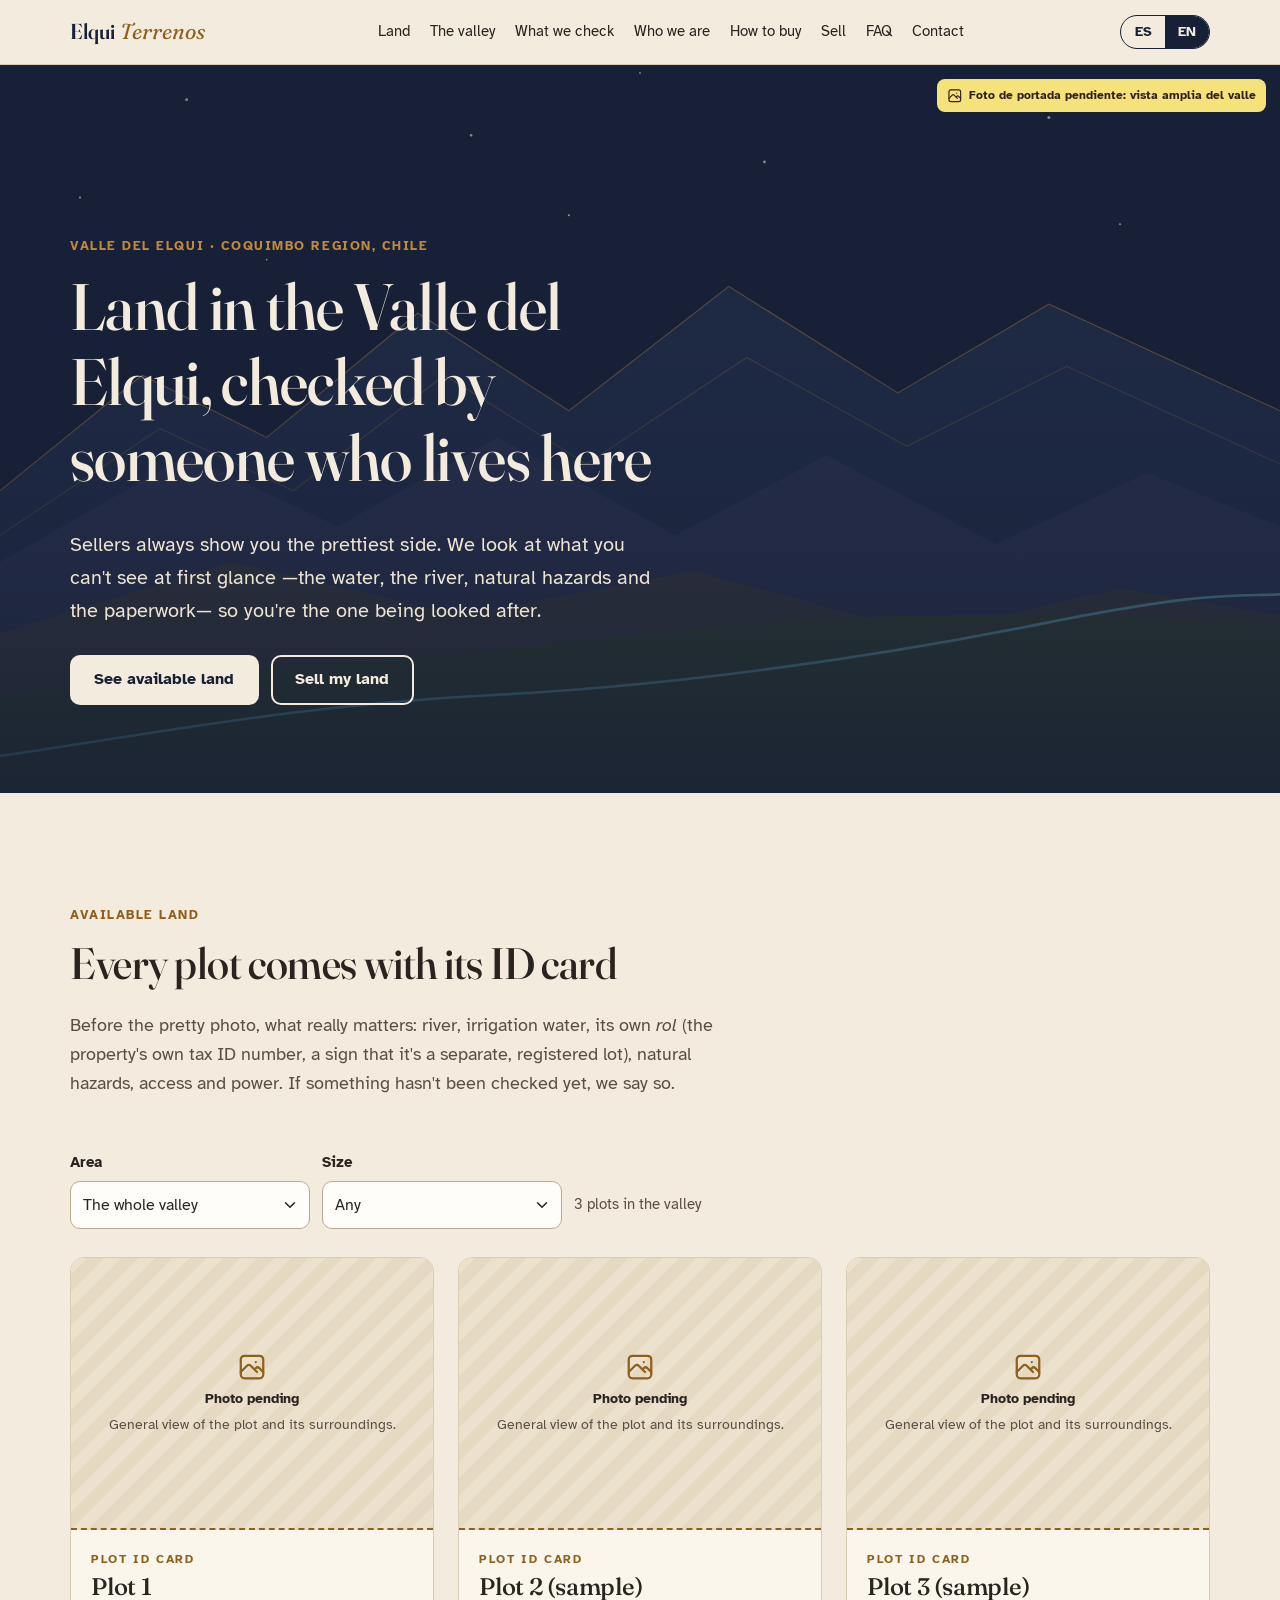
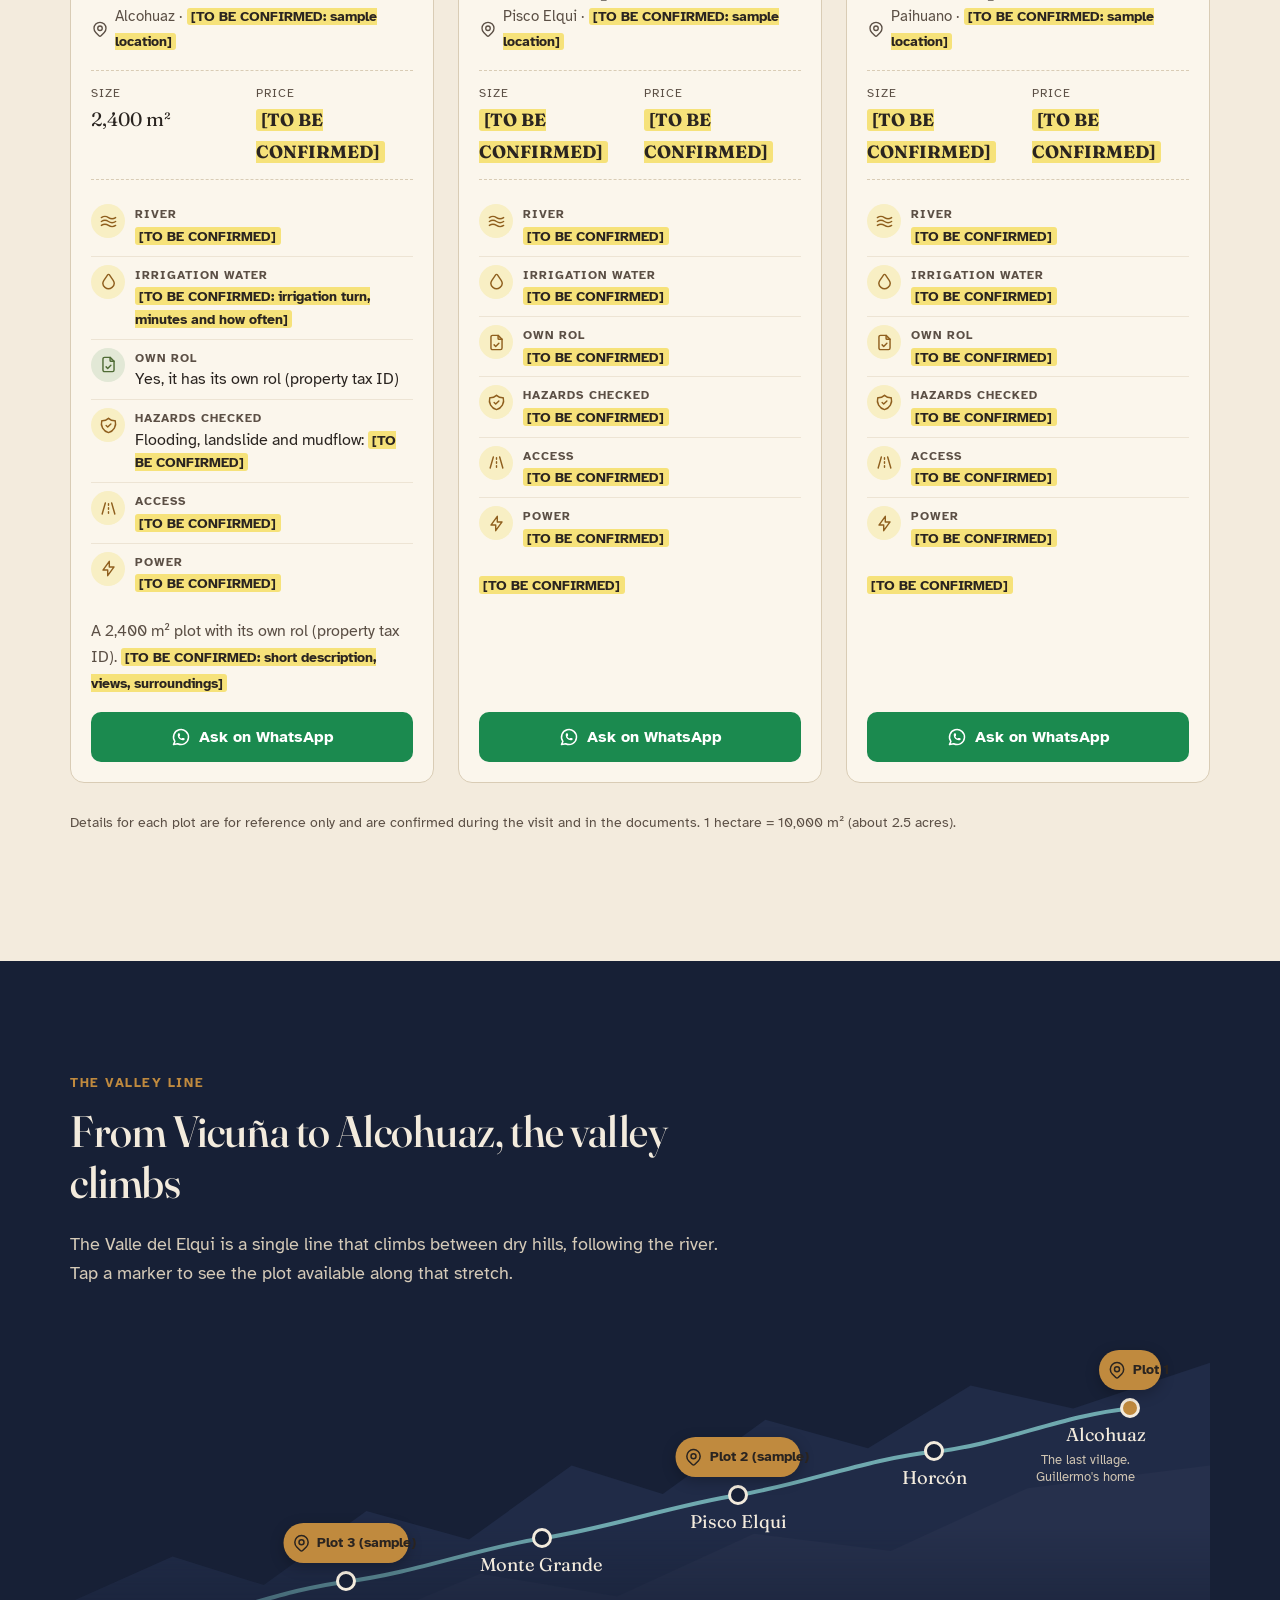
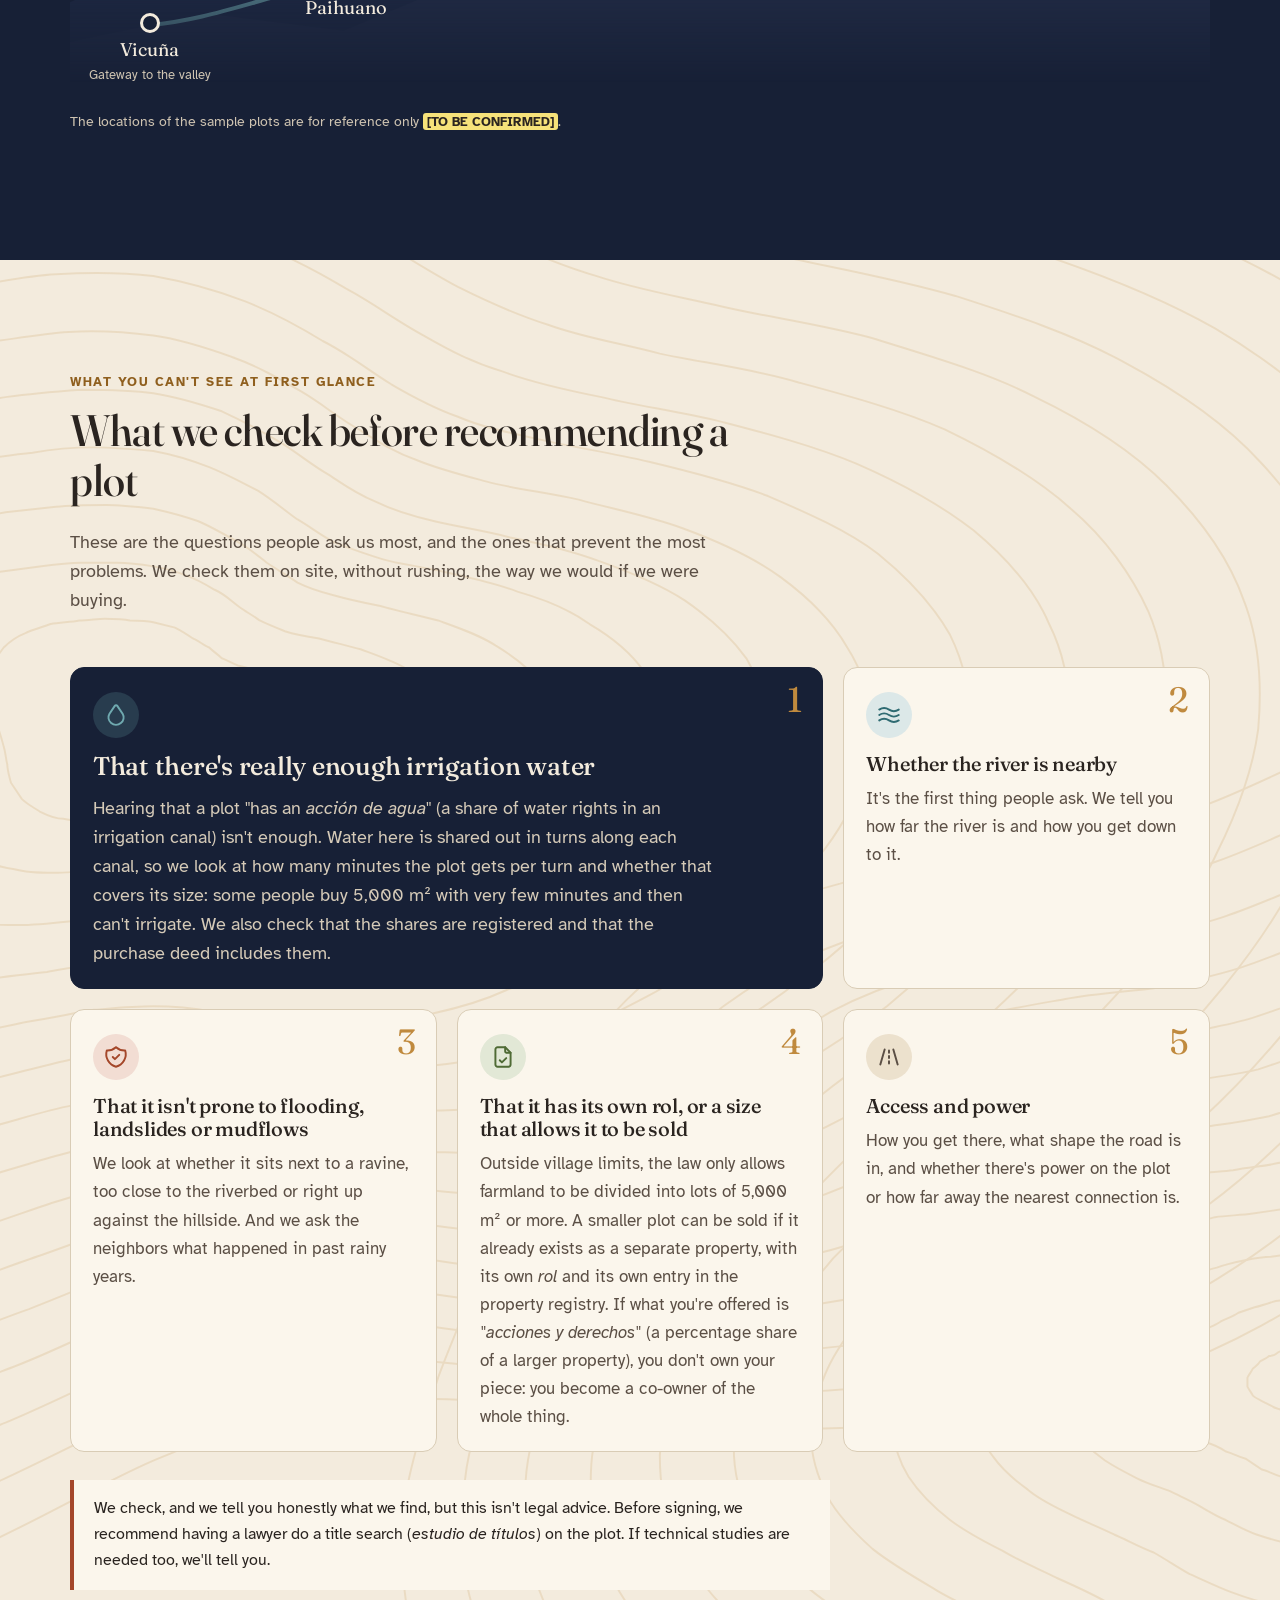
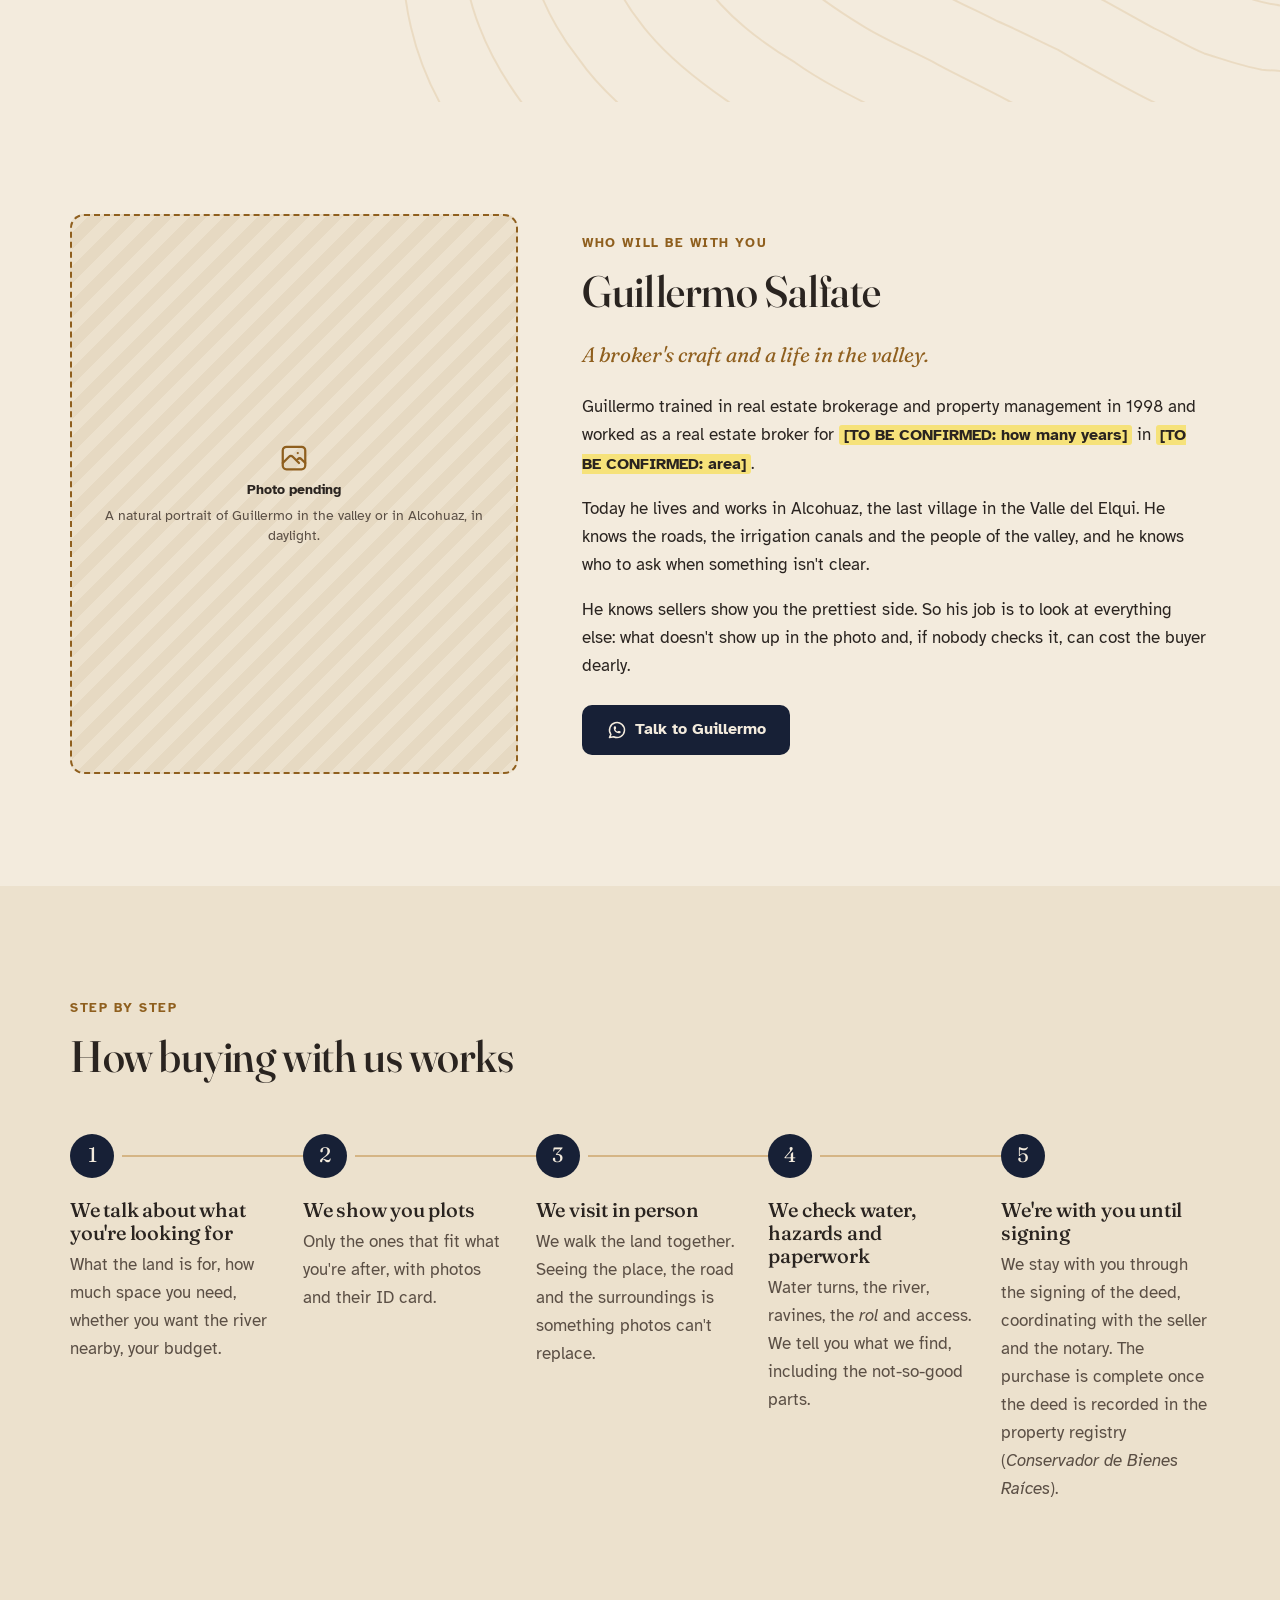
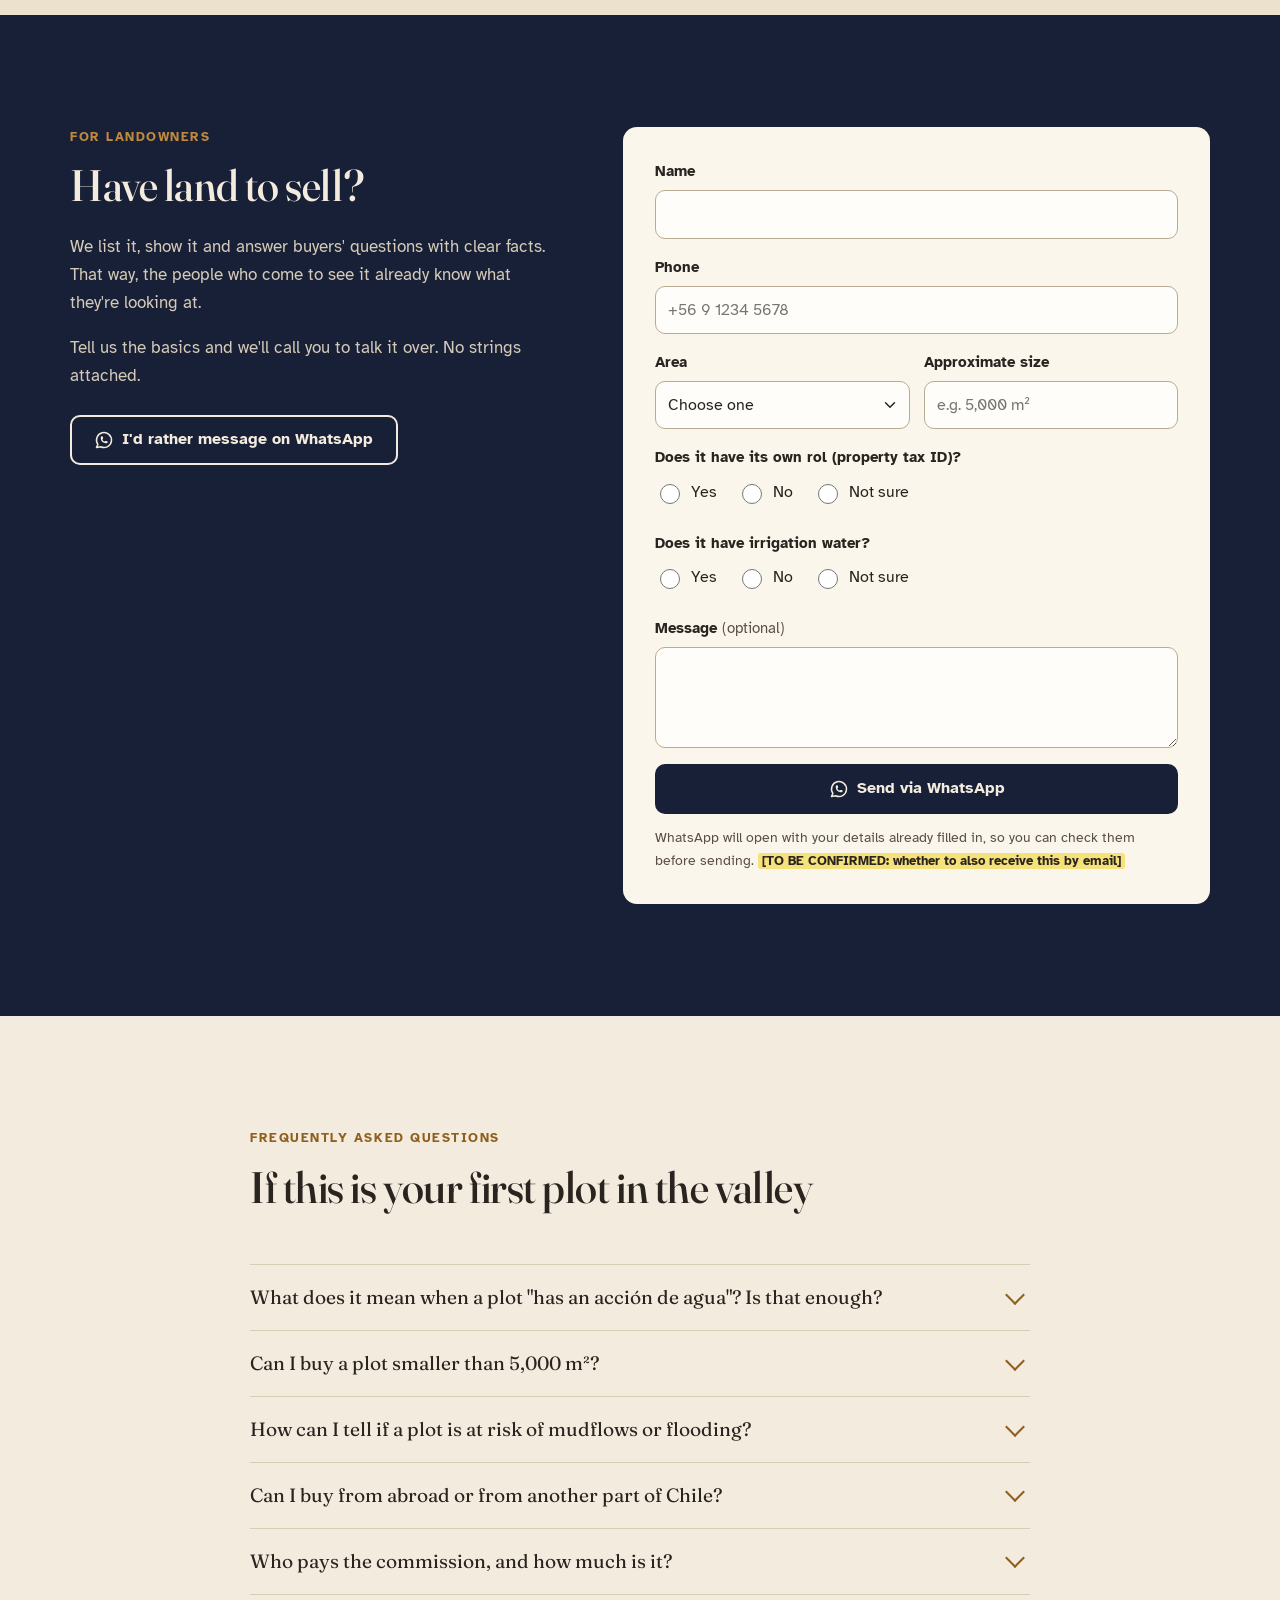
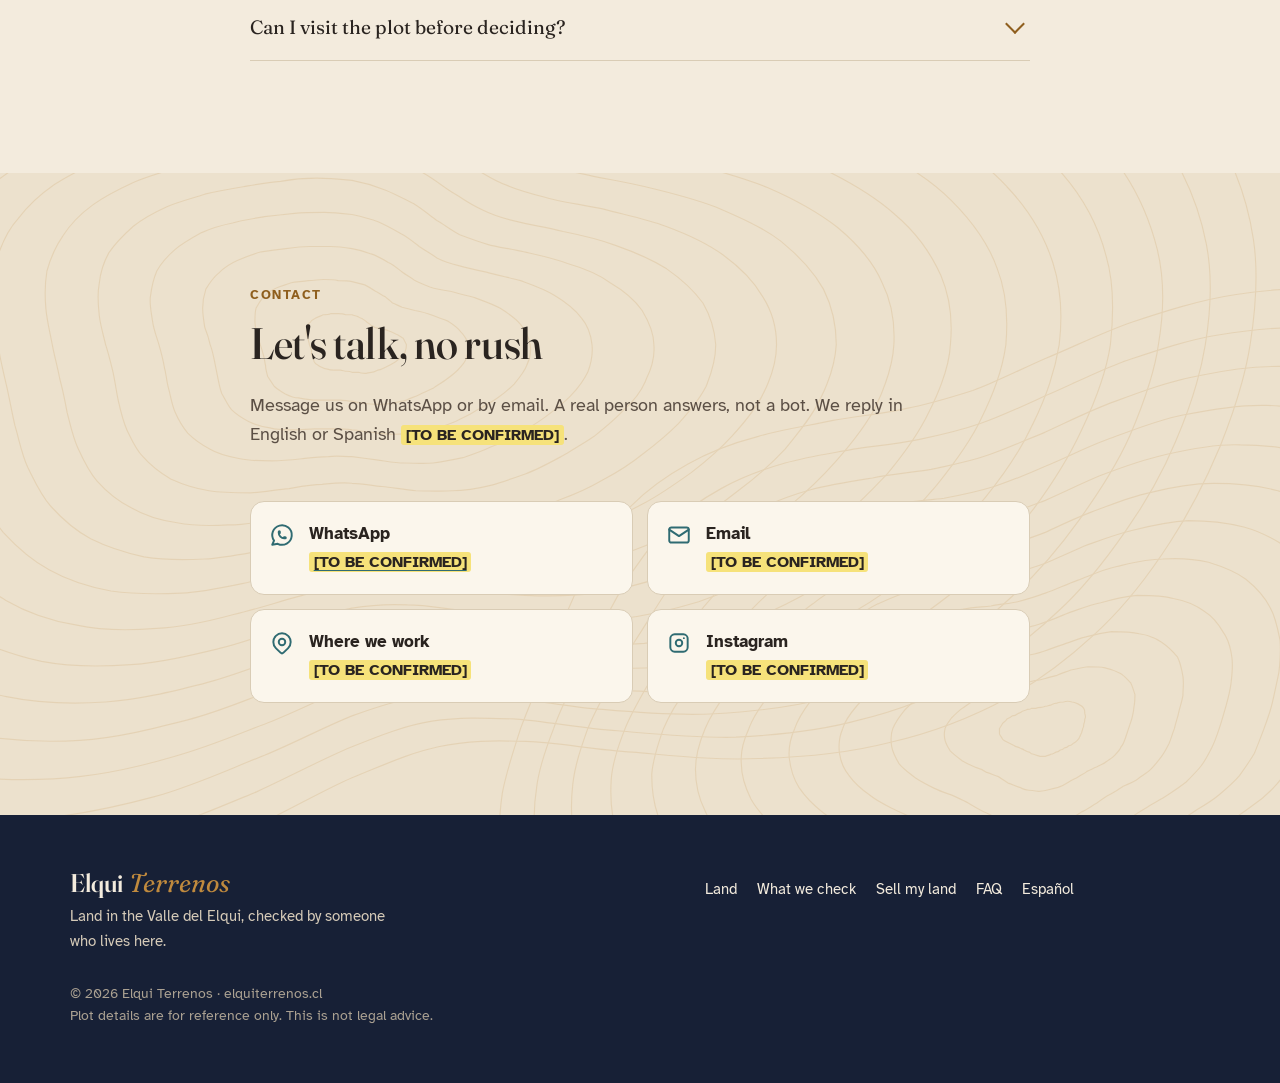
==== en/index.html @ 85f7442a "Maqueta inicial del sitio Elqui Terrenos (español e inglés) Borrador para revisión de Guillermo. Inc" ====
<!doctype html>
<html lang="en">
<head>
  <meta charset="utf-8">
  <meta name="viewport" content="width=device-width, initial-scale=1">
  <title>Elqui Terrenos · Land in the Valle del Elqui, checked before you buy</title>
  <meta name="description" content="Land for sale in the Valle del Elqui, Chile, checked by someone who lives in the valley. Before recommending a plot, we look at irrigation water, the river, natural hazards, title and access.">
  <link rel="canonical" href="https://elquiterrenos.cl/en/">
  <link rel="alternate" hreflang="es" href="https://elquiterrenos.cl/">
  <link rel="alternate" hreflang="en" href="https://elquiterrenos.cl/en/">
  <link rel="alternate" hreflang="x-default" href="https://elquiterrenos.cl/">
  <!-- BORRADOR: quitar esta línea al publicar en elquiterrenos.cl, para que Google pueda mostrar la página -->
  <meta name="robots" content="noindex, nofollow">
  <meta name="theme-color" content="#172036">
  <script>document.documentElement.classList.add("js")</script>

  <!-- Open Graph: how the link looks when shared on WhatsApp, Facebook, etc. -->
  <meta property="og:type" content="website">
  <meta property="og:site_name" content="Elqui Terrenos">
  <meta property="og:locale" content="en_US">
  <meta property="og:locale:alternate" content="es_CL">
  <meta property="og:url" content="https://elquiterrenos.cl/en/">
  <meta property="og:title" content="Elqui Terrenos · Land in the Valle del Elqui, checked before you buy">
  <meta property="og:description" content="Sellers always show you the prettiest side. We look at what you can't see at first glance: water, the river, natural hazards and paperwork.">
  <!-- [POR CONFIRMAR] Imagen para compartir (1200 x 630 px). Se genera con la foto de portada cuando llegue. -->
  <meta property="og:image" content="https://elquiterrenos.cl/img/og-elqui-terrenos.jpg">
  <meta property="og:image:width" content="1200">
  <meta property="og:image:height" content="630">
  <meta property="og:image:alt" content="The Valle del Elqui with the words Elqui Terrenos">
  <meta name="twitter:card" content="summary_large_image">

  <link rel="icon" href="../img/favicon.svg" type="image/svg+xml">

  <link rel="preconnect" href="https://fonts.googleapis.com">
  <link rel="preconnect" href="https://fonts.gstatic.com" crossorigin>
  <link href="https://fonts.googleapis.com/css2?family=Atkinson+Hyperlegible:ital,wght@0,400;0,700;1,400&family=Fraunces:opsz,wght@9..144,400..600&display=swap" rel="stylesheet">
  <link rel="stylesheet" href="../css/styles.css">

  <!-- Datos estructurados para Google. Completar teléfono, correo e Instagram cuando estén confirmados. -->
  <script type="application/ld+json">
  {
    "@context": "https://schema.org",
    "@type": "RealEstateAgent",
    "name": "Elqui Terrenos",
    "url": "https://elquiterrenos.cl/en/",
    "description": "Land brokerage in the Valle del Elqui, Chile. We check irrigation water, the river, natural hazards, title (own rol), access and power before recommending a plot.",
    "image": "https://elquiterrenos.cl/img/og-elqui-terrenos.jpg",
    "areaServed": [
      { "@type": "Place", "name": "Valle del Elqui, Coquimbo Region, Chile" },
      { "@type": "Place", "name": "Vicuña" },
      { "@type": "Place", "name": "Paihuano" },
      { "@type": "Place", "name": "Monte Grande" },
      { "@type": "Place", "name": "Pisco Elqui" },
      { "@type": "Place", "name": "Horcón" },
      { "@type": "Place", "name": "Alcohuaz" }
    ],
    "address": {
      "@type": "PostalAddress",
      "addressLocality": "Alcohuaz",
      "addressRegion": "Región de Coquimbo",
      "addressCountry": "CL"
    },
    "founder": { "@type": "Person", "name": "Guillermo Salfate" },
    "knowsLanguage": ["es", "en"]
  }
  </script>
</head>
<body>
  <a class="skip" href="#contenido">Skip to content</a>

  <!-- Íconos (se usan con <use href="#i-...">) -->
  <svg width="0" height="0" style="position:absolute" aria-hidden="true">
    <defs>
      <symbol id="i-rio" viewBox="0 0 24 24"><path d="M3 7c3-2 6-2 9 0s6 2 9 0M3 12c3-2 6-2 9 0s6 2 9 0M3 17c3-2 6-2 9 0s6 2 9 0"/></symbol>
      <symbol id="i-agua" viewBox="0 0 24 24"><path d="M7.5 19.4c2.6 2.1 6.4 2.1 9 0s3.3-5.7 1.6-8.5l-4.9-7.3a1.4 1.4 0 0 0-2.3 0L6 10.9c-1.7 2.8-1 6.4 1.5 8.5z"/></symbol>
      <symbol id="i-rol" viewBox="0 0 24 24"><path d="M14 3v4a1 1 0 0 0 1 1h4"/><path d="M17 21H7a2 2 0 0 1-2-2V5a2 2 0 0 1 2-2h7l5 5v11a2 2 0 0 1-2 2z"/><path d="M9 15l2 2 4-4"/></symbol>
      <symbol id="i-riesgo" viewBox="0 0 24 24"><path d="M12 3a12 12 0 0 0 8.5 3A12 12 0 0 1 12 21 12 12 0 0 1 3.5 6 12 12 0 0 0 12 3"/><path d="M9 12l2 2 4-4"/></symbol>
      <symbol id="i-acceso" viewBox="0 0 24 24"><path d="M4 19 8 5M16 5l4 14M12 8V6M12 13v-2M12 18v-2"/></symbol>
      <symbol id="i-luz" viewBox="0 0 24 24"><path d="M13 3v7h6l-8 11v-7H5l8-11"/></symbol>
      <symbol id="i-check" viewBox="0 0 24 24"><path d="M5 12l5 5L20 7"/></symbol>
      <symbol id="i-pin" viewBox="0 0 24 24"><path d="M9 11a3 3 0 1 0 6 0 3 3 0 0 0-6 0"/><path d="M17.7 16.7l-4.3 4.2a2 2 0 0 1-2.8 0l-4.3-4.2a8 8 0 1 1 11.4 0z"/></symbol>
      <symbol id="i-foto" viewBox="0 0 24 24"><path d="M15 8h.01"/><path d="M3 6a3 3 0 0 1 3-3h12a3 3 0 0 1 3 3v12a3 3 0 0 1-3 3H6a3 3 0 0 1-3-3z"/><path d="M3 16l5-5c.9-.9 2.1-.9 3 0l5 5M14 14l1-1c.9-.9 2.1-.9 3 0l3 3"/></symbol>
      <symbol id="i-wa" viewBox="0 0 24 24"><path d="M3 21l1.65-3.8a9 9 0 1 1 3.4 2.9L3 21"/><path d="M9 10a.5.5 0 0 0 1 0V9a.5.5 0 0 0-1 0v1a5 5 0 0 0 5 5h1a.5.5 0 0 0 0-1h-1a.5.5 0 0 0 0 1"/></symbol>
      <symbol id="i-mail" viewBox="0 0 24 24"><path d="M3 7a2 2 0 0 1 2-2h14a2 2 0 0 1 2 2v10a2 2 0 0 1-2 2H5a2 2 0 0 1-2-2z"/><path d="M3 7l9 6 9-6"/></symbol>
      <symbol id="i-ig" viewBox="0 0 24 24"><path d="M4 8a4 4 0 0 1 4-4h8a4 4 0 0 1 4 4v8a4 4 0 0 1-4 4H8a4 4 0 0 1-4-4z"/><path d="M9 12a3 3 0 1 0 6 0 3 3 0 0 0-6 0M16.5 7.5v.01"/></symbol>
      <symbol id="i-menu" viewBox="0 0 24 24"><path d="M4 6h16M4 12h16M4 18h16"/></symbol>
      <symbol id="i-x" viewBox="0 0 24 24"><path d="M18 6 6 18M6 6l12 12"/></symbol>
      <symbol id="i-flecha" viewBox="0 0 24 24"><path d="M5 12h14M13 18l6-6M13 6l6 6"/></symbol>
    </defs>
  </svg>

  <!-- ============ MENÚ ============ -->
  <header class="cabecera" id="cabecera">
    <div class="cabecera__in">
      <a class="logo" href="#inicio" aria-label="Elqui Terrenos, back to top">
        <span class="logo__elqui">Elqui</span> <span class="logo__terrenos">Terrenos</span>
      </a>

      <nav class="menu" id="menu" aria-label="Main menu">
        <ul>
          <li><a href="#terrenos">Land</a></li>
          <li><a href="#valle">The valley</a></li>
          <li><a href="#revisamos">What we check</a></li>
          <li><a href="#guillermo">Who we are</a></li>
          <li><a href="#como-comprar">How to buy</a></li>
          <li><a href="#vender">Sell</a></li>
          <li><a href="#preguntas">FAQ</a></li>
          <li><a href="#contacto">Contact</a></li>
        </ul>
      </nav>

      <div class="idioma" role="group" aria-label="Language">
        <a class="idioma__otro" href="../" hreflang="es" lang="es">ES</a>
        <span class="idioma__actual" aria-current="true">EN</span>
      </div>

      <button class="menu-boton" id="menu-boton" type="button" aria-expanded="false" aria-controls="menu">
        <svg class="ico" aria-hidden="true"><use href="#i-menu"/></svg>
        <span class="sr">Open menu</span>
      </button>
    </div>
  </header>

  <main id="contenido">

    <!-- ============ 1. PORTADA ============ -->
    <section class="hero" id="inicio" aria-labelledby="hero-titulo">
      <div class="hero__media">
        <!--
          FOTO DE PORTADA PENDIENTE.
          Cuando llegue, reemplazar el <svg> de abajo por:
          <picture>
            <source media="(min-width: 800px)" srcset="../img/hero-1600.webp" type="image/webp">
            <img src="../img/hero-800.webp" alt="..." width="800" height="1000" fetchpriority="high">
          </picture>
          (La portada NO lleva loading="lazy": es lo primero que se ve.)
        -->
        <svg class="hero__ilustracion" viewBox="0 0 1440 900" preserveAspectRatio="xMidYMax slice" aria-hidden="true">
          <g fill="#F3EBDD" opacity=".75">
            <circle cx="210" cy="120" r="1.6"/><circle cx="380" cy="70" r="1.1"/><circle cx="530" cy="160" r="1.4"/>
            <circle cx="720" cy="90" r="1"/><circle cx="860" cy="190" r="1.5"/><circle cx="1010" cy="60" r="1.2"/>
            <circle cx="1180" cy="140" r="1.7"/><circle cx="1320" cy="80" r="1"/><circle cx="90" cy="230" r="1.1"/>
            <circle cx="640" cy="250" r="1.2"/><circle cx="1260" cy="260" r="1.1"/><circle cx="300" cy="300" r=".9"/>
          </g>
          <path fill="#202b47" d="M0 560 160 430 300 500 470 360 640 470 820 330 1010 450 1180 350 1440 470V900H0z"/>
          <path fill="#2a3150" d="M0 640 210 520 380 600 560 500 760 610 930 520 1120 620 1290 540 1440 600V900H0z"/>
          <g fill="none" stroke="#C08A3E" stroke-opacity=".45" stroke-width="1.2">
            <path d="M0 560 160 430 300 500 470 360 640 470 820 330 1010 450 1180 350 1440 470"/>
            <path d="M0 610 180 490 330 560 500 430 660 530 840 410 1020 510 1200 420 1440 530" stroke-opacity=".25"/>
          </g>
          <path fill="#3a3a3f" d="M0 720 260 640 520 700 780 650 1040 720 1260 670 1440 700V900H0z"/>
          <path fill="#33402c" d="M0 790c240-40 420-30 640-60s460-40 800-20V900H0z"/>
          <path fill="none" stroke="#5c9aa1" stroke-width="3" stroke-linecap="round" d="M-10 860c200-30 360-60 560-70s420-40 620-80 220-30 280-34"/>
        </svg>
        <p class="pendiente-tag" lang="es"><svg class="ico" aria-hidden="true"><use href="#i-foto"/></svg> Foto de portada pendiente: vista amplia del valle</p>
      </div>

      <div class="hero__texto envoltura">
        <p class="sobretitulo">Valle del Elqui · Coquimbo Region, Chile</p>
        <h1 id="hero-titulo">Land in the Valle del Elqui, checked by someone who lives here</h1>
        <p class="hero__bajada">Sellers always show you the prettiest side. We look at what you can't see at first glance —the water, the river, natural hazards and the paperwork— so you're the one being looked after.</p>
        <div class="botones">
          <a class="boton boton--claro" href="#terrenos">See available land</a>
          <a class="boton boton--borde" href="#vender">Sell my land</a>
        </div>
      </div>
    </section>

    <!-- ============ 2. TERRENOS DISPONIBLES ============ -->
    <section class="seccion" id="terrenos" aria-labelledby="terrenos-titulo">
      <div class="envoltura">
        <header class="seccion__cabeza aparecer">
          <p class="sobretitulo">Available land</p>
          <h2 id="terrenos-titulo">Every plot comes with its ID card</h2>
          <p class="seccion__bajada">Before the pretty photo, what really matters: river, irrigation water, its own <em lang="es">rol</em> (the property's own tax ID number, a sign that it's a separate, registered lot), natural hazards, access and power. If something hasn't been checked yet, we say so.</p>
        </header>

        <form class="filtros aparecer" id="filtros" aria-label="Filter plots">
          <div class="campo campo--filtro">
            <label for="filtro-zona">Area</label>
            <select id="filtro-zona" name="zona">
              <option value="">The whole valley</option>
              <option value="vicuna">Vicuña</option>
              <option value="paihuano">Paihuano</option>
              <option value="monte-grande">Monte Grande</option>
              <option value="pisco-elqui">Pisco Elqui</option>
              <option value="horcon">Horcón</option>
              <option value="alcohuaz">Alcohuaz</option>
            </select>
          </div>
          <div class="campo campo--filtro">
            <label for="filtro-superficie">Size</label>
            <select id="filtro-superficie" name="superficie">
              <option value="">Any</option>
              <option value="0-4999">Under 5,000 m²</option>
              <option value="5000-10000">5,000 to 10,000 m²</option>
              <option value="10001-">Over 1 hectare</option>
            </select>
          </div>
          <p class="filtros__conteo" id="conteo" aria-live="polite"></p>
        </form>

        <div class="carnets" id="lista-terrenos">
          <p class="cargando">Loading plots…</p>
        </div>

        <p class="nota">Details for each plot are for reference only and are confirmed during the visit and in the documents. 1 hectare = 10,000 m² (about 2.5 acres).</p>
      </div>
    </section>

    <!-- ============ 3. LA LÍNEA DEL VALLE ============ -->
    <section class="seccion seccion--noche" id="valle" aria-labelledby="valle-titulo">
      <div class="envoltura">
        <header class="seccion__cabeza aparecer">
          <p class="sobretitulo">The valley line</p>
          <h2 id="valle-titulo">From Vicuña to Alcohuaz, the valley climbs</h2>
          <p class="seccion__bajada">The Valle del Elqui is a single line that climbs between dry hills, following the river. Tap a marker to see the plot available along that stretch.</p>
        </header>

        <div class="valle aparecer">
          <svg class="valle__dibujo" viewBox="0 0 1000 300" preserveAspectRatio="none" aria-hidden="true">
            <path class="valle__cerros" d="M0 300V230L90 190 170 215 260 150 350 175 440 110 520 135 610 70 700 95 790 40 880 60 1000 20V300z"/>
            <path class="valle__cerros valle__cerros--cerca" d="M0 300V265L120 240 240 255 360 205 480 225 600 170 720 185 840 130 1000 110V300z"/>
            <path class="valle__rio" d="M70 250C130 245 180 220 242 212S360 182 414 174 530 145 586 136 700 104 758 98 870 66 930 60"/>
          </svg>

          <ol class="valle__pueblos" id="valle-pueblos">
            <li class="pueblo" data-zona="vicuna" style="--x:7%;--y:83%">
              <span class="pueblo__punto" aria-hidden="true"></span>
              <span class="pueblo__nombre">Vicuña</span>
              <span class="pueblo__nota">Gateway to the valley</span>
              <span class="pueblo__marcas"></span>
            </li>
            <li class="pueblo" data-zona="paihuano" style="--x:24.2%;--y:70.7%">
              <span class="pueblo__punto" aria-hidden="true"></span>
              <span class="pueblo__nombre">Paihuano</span>
              <span class="pueblo__marcas"></span>
            </li>
            <li class="pueblo" data-zona="monte-grande" style="--x:41.4%;--y:58%">
              <span class="pueblo__punto" aria-hidden="true"></span>
              <span class="pueblo__nombre">Monte Grande</span>
              <span class="pueblo__marcas"></span>
            </li>
            <li class="pueblo" data-zona="pisco-elqui" style="--x:58.6%;--y:45.3%">
              <span class="pueblo__punto" aria-hidden="true"></span>
              <span class="pueblo__nombre">Pisco Elqui</span>
              <span class="pueblo__marcas"></span>
            </li>
            <li class="pueblo" data-zona="horcon" style="--x:75.8%;--y:32.7%">
              <span class="pueblo__punto" aria-hidden="true"></span>
              <span class="pueblo__nombre">Horcón</span>
              <span class="pueblo__marcas"></span>
            </li>
            <li class="pueblo pueblo--casa" data-zona="alcohuaz" style="--x:93%;--y:20%">
              <span class="pueblo__punto" aria-hidden="true"></span>
              <span class="pueblo__nombre">Alcohuaz</span>
              <span class="pueblo__nota">The last village. Guillermo's home</span>
              <span class="pueblo__marcas"></span>
            </li>
          </ol>
        </div>

        <div class="valle__panel" id="valle-panel" aria-live="polite" hidden></div>
        <p class="nota nota--clara">The locations of the sample plots are for reference only <mark class="pc">[TO BE CONFIRMED]</mark>.</p>
      </div>
    </section>

    <!-- ============ 4. LO QUE REVISAMOS ============ -->
    <section class="seccion seccion--topo" id="revisamos" aria-labelledby="revisamos-titulo">
      <div class="envoltura">
        <header class="seccion__cabeza aparecer">
          <p class="sobretitulo">What you can't see at first glance</p>
          <h2 id="revisamos-titulo">What we check before recommending a plot</h2>
          <p class="seccion__bajada">These are the questions people ask us most, and the ones that prevent the most problems. We check them on site, without rushing, the way we would if we were buying.</p>
        </header>

        <ol class="chequeo">
          <li class="chequeo__item aparecer">
            <span class="chequeo__num" aria-hidden="true">1</span>
            <svg class="ico chequeo__ico ico--rio" aria-hidden="true"><use href="#i-agua"/></svg>
            <h3>That there's really enough irrigation water</h3>
            <p>Hearing that a plot "has an <em lang="es">acción de agua</em>" (a share of water rights in an irrigation canal) isn't enough. Water here is shared out in turns along each canal, so we look at how many minutes the plot gets per turn and whether that covers its size: some people buy 5,000 m² with very few minutes and then can't irrigate. We also check that the shares are registered and that the purchase deed includes them.</p>
          </li>
          <li class="chequeo__item aparecer">
            <span class="chequeo__num" aria-hidden="true">2</span>
            <svg class="ico chequeo__ico ico--rio" aria-hidden="true"><use href="#i-rio"/></svg>
            <h3>Whether the river is nearby</h3>
            <p>It's the first thing people ask. We tell you how far the river is and how you get down to it.</p>
          </li>
          <li class="chequeo__item aparecer">
            <span class="chequeo__num" aria-hidden="true">3</span>
            <svg class="ico chequeo__ico ico--greda" aria-hidden="true"><use href="#i-riesgo"/></svg>
            <h3>That it isn't prone to flooding, landslides or mudflows</h3>
            <p>We look at whether it sits next to a ravine, too close to the riverbed or right up against the hillside. And we ask the neighbors what happened in past rainy years.</p>
          </li>
          <li class="chequeo__item aparecer">
            <span class="chequeo__num" aria-hidden="true">4</span>
            <svg class="ico chequeo__ico ico--parra" aria-hidden="true"><use href="#i-rol"/></svg>
            <h3>That it has its own <span lang="es">rol</span>, or a size that allows it to be sold</h3>
            <p>Outside village limits, the law only allows farmland to be divided into lots of 5,000 m² or more. A smaller plot can be sold if it already exists as a separate property, with its own <em lang="es">rol</em> and its own entry in the property registry. If what you're offered is <em lang="es">"acciones y derechos"</em> (a percentage share of a larger property), you don't own your piece: you become a co-owner of the whole thing.</p>
          </li>
          <li class="chequeo__item aparecer">
            <span class="chequeo__num" aria-hidden="true">5</span>
            <svg class="ico chequeo__ico" aria-hidden="true"><use href="#i-acceso"/></svg>
            <h3>Access and power</h3>
            <p>How you get there, what shape the road is in, and whether there's power on the plot or how far away the nearest connection is.</p>
          </li>
        </ol>

        <p class="aviso aparecer">We check, and we tell you honestly what we find, but this isn't legal advice. Before signing, we recommend having a lawyer do a title search (<em lang="es">estudio de títulos</em>) on the plot. If technical studies are needed too, we'll tell you.</p>
      </div>
    </section>

    <!-- ============ 5. QUIÉN TE ACOMPAÑA ============ -->
    <section class="seccion" id="guillermo" aria-labelledby="guillermo-titulo">
      <div class="envoltura persona">
        <div class="persona__foto aparecer">
          <!-- FOTO PENDIENTE: retrato de Guillermo. Reemplazar este bloque por <picture> con loading="lazy". -->
          <div class="foto-pendiente foto-pendiente--retrato" role="img" aria-label="Placeholder for a photo of Guillermo Salfate">
            <svg class="ico" aria-hidden="true"><use href="#i-foto"/></svg>
            <strong>Photo pending</strong>
            <span>A natural portrait of Guillermo in the valley or in Alcohuaz, in daylight.</span>
          </div>
        </div>
        <div class="persona__texto aparecer">
          <p class="sobretitulo">Who will be with you</p>
          <h2 id="guillermo-titulo">Guillermo Salfate</h2>
          <p class="persona__lead">A broker's craft and a life in the valley.</p>
          <p>Guillermo trained in real estate brokerage and property management in 1998 and worked as a real estate broker for <mark class="pc">[TO BE CONFIRMED: how many years]</mark> in <mark class="pc">[TO BE CONFIRMED: area]</mark>.</p>
          <p>Today he lives and works in Alcohuaz, the last village in the Valle del Elqui. He knows the roads, the irrigation canals and the people of the valley, and he knows who to ask when something isn't clear.</p>
          <p>He knows sellers show you the prettiest side. So his job is to look at everything else: what doesn't show up in the photo and, if nobody checks it, can cost the buyer dearly.</p>
          <a class="boton boton--noche" href="#contacto" data-wa="Hi Guillermo, I'd like to talk about buying land in the Valle del Elqui.">
            <svg class="ico" aria-hidden="true"><use href="#i-wa"/></svg> Talk to Guillermo
          </a>
        </div>
      </div>
    </section>

    <!-- ============ 6. CÓMO COMPRAR ============ -->
    <section class="seccion seccion--arena" id="como-comprar" aria-labelledby="pasos-titulo">
      <div class="envoltura">
        <header class="seccion__cabeza aparecer">
          <p class="sobretitulo">Step by step</p>
          <h2 id="pasos-titulo">How buying with us works</h2>
        </header>
        <ol class="pasos">
          <li class="paso aparecer">
            <span class="paso__num">1</span>
            <h3>We talk about what you're looking for</h3>
            <p>What the land is for, how much space you need, whether you want the river nearby, your budget.</p>
          </li>
          <li class="paso aparecer">
            <span class="paso__num">2</span>
            <h3>We show you plots</h3>
            <p>Only the ones that fit what you're after, with photos and their ID card.</p>
          </li>
          <li class="paso aparecer">
            <span class="paso__num">3</span>
            <h3>We visit in person</h3>
            <p>We walk the land together. Seeing the place, the road and the surroundings is something photos can't replace.</p>
          </li>
          <li class="paso aparecer">
            <span class="paso__num">4</span>
            <h3>We check water, hazards and paperwork</h3>
            <p>Water turns, the river, ravines, the <em lang="es">rol</em> and access. We tell you what we find, including the not-so-good parts.</p>
          </li>
          <li class="paso aparecer">
            <span class="paso__num">5</span>
            <h3>We're with you until signing</h3>
            <p>We stay with you through the signing of the deed, coordinating with the seller and the notary. The purchase is complete once the deed is recorded in the property registry (<em lang="es">Conservador de Bienes Raíces</em>).</p>
          </li>
        </ol>
      </div>
    </section>

    <!-- ============ 7. VENDER ============ -->
    <section class="seccion seccion--noche" id="vender" aria-labelledby="vender-titulo">
      <div class="envoltura vender">
        <div class="vender__texto aparecer">
          <p class="sobretitulo">For landowners</p>
          <h2 id="vender-titulo">Have land to sell?</h2>
          <p>We list it, show it and answer buyers' questions with clear facts. That way, the people who come to see it already know what they're looking at.</p>
          <p>Tell us the basics and we'll call you to talk it over. No strings attached.</p>
          <a class="boton boton--borde" href="#contacto" data-wa="Hi, I have land in the Valle del Elqui and I'd like to sell it.">
            <svg class="ico" aria-hidden="true"><use href="#i-wa"/></svg> I'd rather message on WhatsApp
          </a>
        </div>

        <form class="formulario aparecer" id="form-vender" novalidate>
          <div class="campo">
            <label for="f-nombre">Name</label>
            <input id="f-nombre" name="nombre" type="text" autocomplete="name" required>
            <p class="campo__error" id="e-nombre" hidden>Please enter your name.</p>
          </div>
          <div class="campo">
            <label for="f-telefono">Phone</label>
            <input id="f-telefono" name="telefono" type="tel" autocomplete="tel" inputmode="tel" placeholder="+56 9 1234 5678" required>
            <p class="campo__error" id="e-telefono" hidden>Please enter a phone number so we can call you.</p>
          </div>
          <div class="campo-fila">
            <div class="campo">
              <label for="f-sector">Area</label>
              <select id="f-sector" name="sector">
                <option value="">Choose one</option>
                <option>Vicuña</option>
                <option>Paihuano</option>
                <option>Monte Grande</option>
                <option>Pisco Elqui</option>
                <option>Horcón</option>
                <option>Alcohuaz</option>
                <option value="Another area in the valley">Another area in the valley</option>
              </select>
            </div>
            <div class="campo">
              <label for="f-superficie">Approximate size</label>
              <input id="f-superficie" name="superficie" type="text" placeholder="e.g. 5,000 m²">
            </div>
          </div>
          <fieldset class="campo">
            <legend>Does it have its own <span lang="es">rol</span> (property tax ID)?</legend>
            <div class="opciones">
              <label><input type="radio" name="rol" value="Yes"> Yes</label>
              <label><input type="radio" name="rol" value="No"> No</label>
              <label><input type="radio" name="rol" value="Not sure"> Not sure</label>
            </div>
          </fieldset>
          <fieldset class="campo">
            <legend>Does it have irrigation water?</legend>
            <div class="opciones">
              <label><input type="radio" name="agua" value="Yes"> Yes</label>
              <label><input type="radio" name="agua" value="No"> No</label>
              <label><input type="radio" name="agua" value="Not sure"> Not sure</label>
            </div>
          </fieldset>
          <div class="campo">
            <label for="f-mensaje">Message <span class="opcional">(optional)</span></label>
            <textarea id="f-mensaje" name="mensaje" rows="3"></textarea>
          </div>
          <button class="boton boton--claro" type="submit">
            <svg class="ico" aria-hidden="true"><use href="#i-wa"/></svg> Send via WhatsApp
          </button>
          <p class="formulario__nota">WhatsApp will open with your details already filled in, so you can check them before sending. <mark class="pc">[TO BE CONFIRMED: whether to also receive this by email]</mark></p>
        </form>
      </div>
    </section>

    <!-- ============ 8. PREGUNTAS FRECUENTES ============ -->
    <section class="seccion" id="preguntas" aria-labelledby="preguntas-titulo">
      <div class="envoltura envoltura--angosta">
        <header class="seccion__cabeza aparecer">
          <p class="sobretitulo">Frequently asked questions</p>
          <h2 id="preguntas-titulo">If this is your first plot in the valley</h2>
        </header>

        <div class="faq aparecer">
          <details>
            <summary>What does it mean when a plot "has an <span lang="es">acción de agua</span>"? Is that enough?</summary>
            <div class="faq__resp">
              <p>In the Valle del Elqui, irrigation water arrives through canals, and the right to use it is measured in shares (<em lang="es">acciones</em>). Within each canal, water is shared out in turns: each plot gets to irrigate for a set time (minutes or hours) every so many days.</p>
              <p>So knowing it "has a share" isn't enough. Three things need checking:</p>
              <ul>
                <li>How long its turn is, and whether that's enough for the area you want to irrigate.</li>
                <li>That the shares are recorded in the property registry (<em lang="es">Conservador de Bienes Raíces</em>) and in the national water rights register (Catastro Público de Aguas, run by the DGA). Chile's 2022 Water Code reform (Law 21.435) requires them to be registered, and rights that aren't registered in time can lapse.</li>
                <li>That the purchase deed expressly includes the water shares.</li>
              </ul>
              <p>The amount of water also changes from year to year. In droughts, the Río Elqui water board (Junta de Vigilancia) delivers less to the canals: in 2021, canals in Paihuano were receiving around 25% of their usual flow.</p>
            </div>
          </details>
          <details>
            <summary>Can I buy a plot smaller than 5,000 m²?</summary>
            <div class="faq__resp">
              <p>It depends on whether that plot already exists legally as a separate property. Outside village limits, Chilean law (Decree Law 3.516) only allows rural land to be divided into lots of at least 5,000 m², certified by the Agriculture and Livestock Service (SAG) and recorded in the property registry.</p>
              <p>A smaller plot can be bought if it already has its own <em lang="es">rol</em> (property tax ID) and its own entry in the registry, for example because it was divided before that rule existed, or because its title was formalized later. What's best avoided is buying <em lang="es">"acciones y derechos"</em> in a larger property: that doesn't make you the owner of your piece, but a co-owner of the whole property alongside the other buyers.</p>
              <p>That's why we tell you, for every plot, whether it has its own <em lang="es">rol</em>. To confirm its legal status, the right step is a title search by a lawyer.</p>
            </div>
          </details>
          <details>
            <summary>How can I tell if a plot is at risk of mudflows or flooding?</summary>
            <div class="faq__resp">
              <p>Some signs are visible on site: whether it sits next to a ravine, very close to the riverbed or at the foot of a hill. It also helps to ask the neighbors what happened in past rainy years. We look at all this during the visit and tell you what we see.</p>
              <p>You can also ask the municipal building department (<em lang="es">Dirección de Obras</em>) in Paihuano or Vicuña, depending on where the plot is. Zoning plans can mark hazard areas for mudflows, rockfalls or flooding, where building is restricted. If the plot calls for it, we'll suggest getting a specialist's opinion.</p>
            </div>
          </details>
          <details>
            <summary>Can I buy from abroad or from another part of Chile?</summary>
            <div class="faq__resp">
              <p>Yes. Many people who buy in the valley live in Santiago, in another region or outside Chile. We can move forward remotely with photos, videos and video calls from the plot <mark class="pc">[TO BE CONFIRMED]</mark>, and arrange a visit for when you can come.</p>
              <p>If you live outside Chile, you'll need a RUT (Chilean tax ID number) before buying. The tax office (SII) issues it online, but you must first appoint a representative who is domiciled and resident in Chile, through a notarized power of attorney or an advanced electronic signature. If you can't be there for the signing, you can also buy through a representative with power of attorney, prepared by a notary or lawyer. We help you coordinate it.</p>
              <p><strong>If you're from Argentina, Bolivia or Peru:</strong> the municipality of Paihuano (which includes Monte Grande, Pisco Elqui, Horcón and Alcohuaz) and part of Vicuña are a border zone <mark class="pc">[TO BE CONFIRMED: check with DIFROL]</mark>. Chilean law (Decree Law 1.939) doesn't allow nationals of neighboring countries to buy land in border zones without a special authorization by presidential decree. Check with a lawyer before going ahead.</p>
            </div>
          </details>
          <details>
            <summary>Who pays the commission, and how much is it?</summary>
            <div class="faq__resp">
              <p><mark class="pc">[TO BE CONFIRMED: commission percentage and who pays it: buyer, seller or both]</mark></p>
              <p>In Chile, broker commissions aren't set by law: they're agreed between the parties. We always discuss it and put it in writing before we start, so there are no surprises.</p>
            </div>
          </details>
          <details>
            <summary>Can I visit the plot before deciding?</summary>
            <div class="faq__resp">
              <p>Yes, and we recommend it. No one should buy land without walking it first. We arrange the visit and come with you <mark class="pc">[TO BE CONFIRMED: available days and whether visits have any cost]</mark>.</p>
            </div>
          </details>
        </div>
      </div>
    </section>

    <!-- ============ 9. CONTACTO ============ -->
    <section class="seccion seccion--arena seccion--topo" id="contacto" aria-labelledby="contacto-titulo">
      <div class="envoltura envoltura--angosta contacto">
        <header class="seccion__cabeza aparecer">
          <p class="sobretitulo">Contact</p>
          <h2 id="contacto-titulo">Let's talk, no rush</h2>
          <p class="seccion__bajada">Message us on WhatsApp or by email. A real person answers, not a bot. We reply in English or Spanish <mark class="pc">[TO BE CONFIRMED]</mark>.</p>
        </header>
        <ul class="contacto__lista aparecer">
          <li>
            <svg class="ico" aria-hidden="true"><use href="#i-wa"/></svg>
            <div><strong>WhatsApp</strong><br><a href="#" data-wa="Hi, I'd like to know more about the land listed on Elqui Terrenos."><mark class="pc">[TO BE CONFIRMED]</mark></a></div>
          </li>
          <li>
            <svg class="ico" aria-hidden="true"><use href="#i-mail"/></svg>
            <div><strong>Email</strong><br><mark class="pc">[TO BE CONFIRMED]</mark></div>
          </li>
          <li>
            <svg class="ico" aria-hidden="true"><use href="#i-pin"/></svg>
            <div><strong>Where we work</strong><br><mark class="pc">[TO BE CONFIRMED]</mark></div>
          </li>
          <li>
            <svg class="ico" aria-hidden="true"><use href="#i-ig"/></svg>
            <div><strong>Instagram</strong><br><mark class="pc">[TO BE CONFIRMED]</mark></div>
          </li>
        </ul>
      </div>
    </section>
  </main>

  <footer class="pie">
    <div class="envoltura pie__in">
      <div>
        <p class="logo logo--pie"><span class="logo__elqui">Elqui</span> <span class="logo__terrenos">Terrenos</span></p>
        <p class="pie__frase">Land in the Valle del Elqui, checked by someone who lives here.</p>
      </div>
      <nav aria-label="Footer links">
        <ul class="pie__links">
          <li><a href="#terrenos">Land</a></li>
          <li><a href="#revisamos">What we check</a></li>
          <li><a href="#vender">Sell my land</a></li>
          <li><a href="#preguntas">FAQ</a></li>
          <li><a href="../" hreflang="es" lang="es">Español</a></li>
        </ul>
      </nav>
      <p class="pie__legal">© <span id="anio">2026</span> Elqui Terrenos · elquiterrenos.cl<br>Plot details are for reference only. This is not legal advice.</p>
    </div>
  </footer>

  <a class="wa-flotante" href="#contacto" data-wa="Hi, I'd like to know more about land in the Valle del Elqui." aria-label="Message us on WhatsApp">
    <svg class="ico" aria-hidden="true"><use href="#i-wa"/></svg>
    <span class="wa-flotante__texto">WhatsApp</span>
  </a>

  <script src="../js/main.js" defer></script>
</body>
</html>
---- css/styles.css ----
/* =========================================================
   Elqui Terrenos — estilos
   Primero móvil; los ajustes para pantallas grandes van en
   los bloques @media (min-width: ...).
   ========================================================= */

:root {
  /* Paleta del valle */
  --arena: #F3EBDD;          /* fondo: suelo seco y luz de día */
  --arena-claro: #FBF6EC;    /* fichas y tarjetas */
  --arena-osc: #ECE1CD;      /* secciones alternas */
  --linea: #D9CCB5;          /* bordes suaves */
  --ocre: #C08A3E;           /* cerros: curvas de nivel y detalles (no para texto chico) */
  --ocre-osc: #8F5F1E;       /* ocre legible para textos chicos */
  --greda: #A4472A;          /* riesgos y atención */
  --parra: #4F6B35;          /* revisado / sí */
  --rio: #2F6B72;            /* agua y enlaces */
  --rio-claro: #6FA9AF;      /* agua sobre fondo oscuro */
  --noche: #172036;          /* cielo nocturno del Elqui */
  --noche-2: #202B47;
  --carbon: #2A2420;         /* texto */
  --tierra: #5B4F45;         /* texto secundario */
  --pendiente: #F6E27A;      /* resaltado de [POR CONFIRMAR] */
  --wa: #1B8A4F;             /* verde WhatsApp con buen contraste */

  --f-titulo: "Fraunces", Georgia, "Times New Roman", serif;
  --f-texto: "Atkinson Hyperlegible", system-ui, -apple-system, "Segoe UI", sans-serif;

  --radio: 14px;
  --cabecera: 64px;
  --ancho: 1180px;
}

/* ---------- Base ---------- */
*, *::before, *::after { box-sizing: border-box; }
html { scroll-behavior: smooth; scroll-padding-top: calc(var(--cabecera) + 12px); -webkit-text-size-adjust: 100%; }
body {
  margin: 0;
  background: var(--arena);
  color: var(--carbon);
  font-family: var(--f-texto);
  font-size: 1.0625rem;
  line-height: 1.65;
}
img, svg { display: block; max-width: 100%; }
img { height: auto; }
a { color: var(--rio); text-underline-offset: 3px; }
h1, h2, h3 { font-family: var(--f-titulo); font-weight: 500; line-height: 1.15; margin: 0 0 .5em; letter-spacing: -.01em; }
h1 { font-size: clamp(2.1rem, 7vw, 4.1rem); font-variation-settings: "opsz" 144; }
h2 { font-size: clamp(1.75rem, 4.6vw, 2.75rem); font-variation-settings: "opsz" 100; }
h3 { font-size: 1.25rem; }
p { margin: 0 0 1em; }
:focus-visible { outline: 3px solid var(--ocre); outline-offset: 3px; border-radius: 4px; }

.sr { position: absolute; width: 1px; height: 1px; padding: 0; margin: -1px; overflow: hidden; clip: rect(0 0 0 0); white-space: nowrap; border: 0; }
.skip { position: absolute; left: 12px; top: -60px; z-index: 100; background: var(--noche); color: var(--arena); padding: 10px 14px; border-radius: 8px; }
.skip:focus { top: 12px; }

.ico { width: 1.25em; height: 1.25em; fill: none; stroke: currentColor; stroke-width: 1.8; stroke-linecap: round; stroke-linejoin: round; flex: none; }

.envoltura { width: 100%; max-width: var(--ancho); margin: 0 auto; padding: 0 20px; }
.envoltura--angosta { max-width: 820px; }

.sobretitulo {
  font-size: .8rem; font-weight: 700; letter-spacing: .12em; text-transform: uppercase;
  color: var(--ocre-osc); margin-bottom: .75rem;
}

/* Marca visible para datos que faltan */
mark.pc { background: var(--pendiente); color: var(--carbon); padding: 0 .3em; border-radius: 3px; font-size: .92em; font-weight: 700; }

/* ---------- Botones ---------- */
.botones { display: flex; flex-wrap: wrap; gap: 12px; }
.boton {
  display: inline-flex; align-items: center; justify-content: center; gap: .5em;
  min-height: 50px; padding: .75em 1.4em; border-radius: 10px;
  font: 700 1rem/1.2 var(--f-texto); text-decoration: none; cursor: pointer;
  border: 2px solid transparent; transition: background-color .2s, color .2s, border-color .2s;
}
.boton--claro { background: var(--arena); color: var(--noche); }
.boton--claro:hover { background: #fff; }
.boton--borde { border-color: currentColor; color: inherit; background: transparent; }
.boton--borde:hover { background: rgba(243, 235, 221, .12); }
.boton--noche { background: var(--noche); color: var(--arena); }
.boton--noche:hover { background: var(--noche-2); }
.boton--wa { background: var(--wa); color: #fff; width: 100%; }
.boton--wa:hover { background: #157541; }

/* ---------- Cabecera y menú ---------- */
.cabecera {
  position: sticky; top: 0; z-index: 50;
  background: rgba(243, 235, 221, .96);
  border-bottom: 1px solid var(--linea);
  backdrop-filter: saturate(1.2) blur(6px);
}
.cabecera__in { display: flex; align-items: center; gap: 12px; height: var(--cabecera); max-width: var(--ancho); margin: 0 auto; padding: 0 20px; }

.logo { font-family: var(--f-titulo); font-size: 1.35rem; line-height: 1; color: var(--noche); text-decoration: none; margin: 0 auto 0 0; white-space: nowrap; }
.logo__elqui { font-weight: 600; font-variation-settings: "opsz" 144; }
.logo__terrenos { font-weight: 400; font-style: italic; color: var(--ocre-osc); }

.idioma { display: flex; align-items: center; border: 1.5px solid var(--noche); border-radius: 999px; overflow: hidden; font-size: .85rem; font-weight: 700; }
.idioma > * { padding: .35em .75em; min-width: 44px; text-align: center; text-decoration: none; }
.idioma__actual { background: var(--noche); color: var(--arena); }
.idioma__otro { color: var(--noche); }
.idioma__otro:hover { background: var(--arena-osc); }

.menu-boton { display: inline-flex; align-items: center; justify-content: center; width: 46px; height: 46px; border: 0; background: none; color: var(--noche); border-radius: 10px; cursor: pointer; }
.menu-boton .ico { width: 28px; height: 28px; }

.menu { position: fixed; inset: var(--cabecera) 0 auto 0; background: var(--arena); border-bottom: 1px solid var(--linea); padding: 8px 20px 20px; display: none; max-height: calc(100svh - var(--cabecera)); overflow-y: auto; }
.menu.abierto { display: block; }
.menu ul { list-style: none; margin: 0; padding: 0; }
.menu a { display: block; padding: 14px 0; border-bottom: 1px solid var(--linea); color: var(--carbon); text-decoration: none; font-size: 1.1rem; }
.menu a:hover { color: var(--rio); }

@media (min-width: 1060px) {
  .menu-boton { display: none; }
  .menu { position: static; display: block; background: none; border: 0; padding: 0; overflow: visible; max-height: none; order: 0; }
  .menu ul { display: flex; gap: 2px; }
  .menu a { border: 0; padding: 8px 9px; font-size: .95rem; border-radius: 8px; }
  .menu a:hover { background: var(--arena-osc); }
  .logo { margin-right: 16px; }
  .cabecera__in { justify-content: space-between; }
  .idioma { order: 2; }
}

/* ---------- 1. Portada ---------- */
.hero { position: relative; min-height: calc(92svh - var(--cabecera)); display: flex; align-items: flex-end; color: var(--arena); background: var(--noche); overflow: hidden; isolation: isolate; }
.hero__media { position: absolute; inset: 0; z-index: -1; }
.hero__media img, .hero__ilustracion { width: 100%; height: 100%; object-fit: cover; }
/* Velo oscuro para que el texto se lea sobre la foto */
.hero__media::after { content: ""; position: absolute; inset: 0; background: linear-gradient(180deg, rgba(23, 32, 54, .35) 0%, rgba(23, 32, 54, .15) 35%, rgba(23, 32, 54, .85) 100%); }
.hero__texto { padding-top: 120px; padding-bottom: 56px; }
.hero h1 { max-width: 16ch; }
.hero__bajada { max-width: 46ch; font-size: 1.125rem; color: #EDE3D2; margin-bottom: 1.75rem; }
.hero .sobretitulo { color: var(--ocre); }
.pendiente-tag { position: absolute; top: 14px; right: 14px; z-index: 2; display: flex; align-items: center; gap: 6px; margin: 0; padding: 6px 10px; border-radius: 8px; background: var(--pendiente); color: var(--carbon); font-size: .78rem; font-weight: 700; max-width: calc(100% - 28px); }

@media (min-width: 800px) {
  .hero { min-height: calc(88vh - var(--cabecera)); }
  .hero__texto { padding-bottom: 88px; }
  .hero__bajada { font-size: 1.25rem; }
}

/* ---------- Secciones ---------- */
.seccion { position: relative; padding: 72px 0; isolation: isolate; }
.seccion--arena { background: var(--arena-osc); }
.seccion--noche { background: var(--noche); color: var(--arena); }
.seccion--noche .sobretitulo { color: var(--ocre); }
.seccion--noche a:not(.boton) { color: var(--rio-claro); }
.seccion--topo::before { content: ""; position: absolute; inset: 0; z-index: -1; background: url("../img/topo.svg") center / cover no-repeat; opacity: .16; pointer-events: none; }
.seccion__cabeza { max-width: 680px; margin-bottom: 36px; }
.seccion__bajada { font-size: 1.1rem; color: var(--tierra); }
.seccion--noche .seccion__bajada { color: #D5CAB8; }
.nota { font-size: .9rem; color: var(--tierra); margin-top: 28px; }
.nota--clara { color: #CFC4B2; }

@media (min-width: 800px) {
  .seccion { padding: 112px 0; }
  .seccion__cabeza { margin-bottom: 52px; }
}

/* ---------- Fotos pendientes ---------- */
.foto-pendiente {
  display: flex; flex-direction: column; align-items: center; justify-content: center; gap: 6px; text-align: center;
  width: 100%; height: 100%; min-height: 180px; padding: 20px;
  background: repeating-linear-gradient(135deg, var(--arena-osc) 0 12px, #E6D9C2 12px 24px);
  border: 2px dashed var(--ocre-osc); color: var(--tierra); font-size: .9rem; line-height: 1.4;
}
.foto-pendiente .ico { width: 30px; height: 30px; color: var(--ocre-osc); }
.foto-pendiente strong { color: var(--carbon); }
.foto-pendiente--retrato { aspect-ratio: 4 / 5; border-radius: var(--radio); }

/* ---------- 2. Filtros y carnets ---------- */
.filtros { display: grid; grid-template-columns: 1fr 1fr; gap: 12px; align-items: end; margin-bottom: 28px; }
.filtros__conteo { grid-column: 1 / -1; margin: 0; font-size: .95rem; color: var(--tierra); }
.campo { display: flex; flex-direction: column; gap: 6px; margin: 0 0 16px; border: 0; padding: 0; min-width: 0; }
.campo--filtro { margin: 0; }
.campo label, .campo legend { font-weight: 700; font-size: .95rem; padding: 0; }
.campo input[type="text"], .campo input[type="tel"], .campo select, .campo textarea {
  width: 100%; min-height: 48px; padding: 10px 12px; font: inherit; font-size: 1rem; color: var(--carbon);
  background: #FFFDF9; border: 1.5px solid #B9AA92; border-radius: 10px;
}
.campo textarea { min-height: 96px; resize: vertical; }
.campo select { appearance: none; background-image: url("data:image/svg+xml,%3Csvg xmlns='http://www.w3.org/2000/svg' viewBox='0 0 24 24' fill='none' stroke='%232A2420' stroke-width='2' stroke-linecap='round'%3E%3Cpath d='M6 9l6 6 6-6'/%3E%3C/svg%3E"); background-repeat: no-repeat; background-position: right 10px center; background-size: 18px; padding-right: 36px; }
.campo input:focus-visible, .campo select:focus-visible, .campo textarea:focus-visible { outline: 3px solid var(--rio); outline-offset: 1px; border-color: var(--rio); }
.campo [aria-invalid="true"] { border-color: var(--greda); }
.campo__error { color: var(--greda); font-size: .9rem; font-weight: 700; margin: 0; }

@media (min-width: 700px) {
  .filtros { grid-template-columns: 240px 240px 1fr; }
  .filtros__conteo { grid-column: auto; padding-bottom: 12px; }
}

.carnets { display: grid; grid-template-columns: 1fr; gap: 24px; }
@media (min-width: 700px) { .carnets { grid-template-columns: repeat(2, 1fr); } }
@media (min-width: 1060px) { .carnets { grid-template-columns: repeat(3, 1fr); } }
.cargando, .vacio { grid-column: 1 / -1; color: var(--tierra); }

.carnet { display: flex; flex-direction: column; background: var(--arena-claro); border: 1px solid var(--linea); border-radius: var(--radio); overflow: hidden; transition: box-shadow .3s, border-color .3s; }
.carnet.resaltado { border-color: var(--ocre); box-shadow: 0 0 0 3px rgba(192, 138, 62, .35); }
.carnet__foto { aspect-ratio: 4 / 3; background: var(--arena-osc); }
.carnet__foto img { width: 100%; height: 100%; object-fit: cover; }
.carnet__foto .foto-pendiente { border-width: 0 0 2px; }
.carnet__cuerpo { display: flex; flex-direction: column; flex: 1; padding: 20px; }
.carnet__tipo { font-size: .72rem; font-weight: 700; letter-spacing: .14em; text-transform: uppercase; color: var(--ocre-osc); margin: 0 0 4px; }
.carnet h3 { font-size: 1.5rem; margin: 0 0 4px; }
.carnet__zona { display: flex; align-items: center; gap: 6px; font-size: .95rem; color: var(--tierra); margin: 0 0 16px; }
.carnet__zona .ico { width: 18px; height: 18px; }
.carnet__cifras { display: grid; grid-template-columns: 1fr 1fr; gap: 8px; margin: 0 0 16px; padding: 12px 0; border-top: 1px dashed var(--linea); border-bottom: 1px dashed var(--linea); }
.carnet__cifras dt { font-size: .78rem; text-transform: uppercase; letter-spacing: .08em; color: var(--tierra); }
.carnet__cifras dd { margin: 0; font-family: var(--f-titulo); font-size: 1.2rem; }
.carnet__datos { list-style: none; margin: 0 0 16px; padding: 0; }
.dato { display: grid; grid-template-columns: 34px 1fr; gap: 10px; align-items: start; padding: 8px 0; border-bottom: 1px solid #EDE4D4; }
.dato:last-child { border-bottom: 0; }
.dato__ico { display: grid; place-items: center; width: 34px; height: 34px; border-radius: 50%; background: var(--arena-osc); }
.dato__ico .ico { width: 19px; height: 19px; }
.dato[data-estado="ok"] .dato__ico { background: #E2E8D6; color: var(--parra); }
.dato[data-estado="atencion"] .dato__ico { background: #F2DDD3; color: var(--greda); }
.dato[data-estado="no"] .dato__ico { background: #E8E3DC; color: var(--tierra); }
.dato[data-estado="pendiente"] .dato__ico { background: #F8EFC4; color: var(--ocre-osc); }
.dato__nombre { display: block; font-size: .78rem; font-weight: 700; text-transform: uppercase; letter-spacing: .08em; color: var(--tierra); }
.dato__valor { display: block; font-size: .98rem; line-height: 1.45; }
.carnet__desc { font-size: .98rem; color: var(--tierra); }
.carnet .boton--wa { margin-top: auto; }

/* ---------- 3. Línea del valle ---------- */
.valle { position: relative; }
.valle__dibujo { display: none; }
.valle__pueblos { list-style: none; margin: 0; padding: 0 0 0 6px; position: relative; }
/* móvil: línea vertical que "sube" de Vicuña a Alcohuaz */
.valle__pueblos::before { content: ""; position: absolute; left: 13px; top: 12px; bottom: 12px; width: 3px; background: var(--rio-claro); border-radius: 3px; }
.pueblo { position: relative; padding: 0 0 26px 40px; }
.pueblo:last-child { padding-bottom: 0; }
.pueblo__punto { position: absolute; left: 0; top: 4px; width: 18px; height: 18px; border-radius: 50%; background: var(--noche); border: 3px solid var(--arena); }
.pueblo--casa .pueblo__punto { background: var(--ocre); }
.pueblo__nombre { display: block; font-family: var(--f-titulo); font-size: 1.3rem; line-height: 1.2; }
.pueblo__nota { display: block; font-size: .9rem; color: #CFC4B2; }
.pueblo__marcas { display: flex; flex-wrap: wrap; gap: 8px; margin-top: 8px; }
.pueblo__marcas:empty { display: none; }

.marca {
  display: inline-flex; align-items: center; gap: 6px; min-height: 40px; padding: 6px 12px 6px 8px;
  border: 0; border-radius: 999px; background: var(--ocre); color: var(--carbon);
  font: 700 .88rem/1 var(--f-texto); cursor: pointer; white-space: nowrap;
  transition: background-color .2s, transform .2s;
}
.marca .ico { width: 20px; height: 20px; }
.marca:hover { background: #D39B4C; }
.marca[aria-expanded="true"] { background: var(--arena); }

.valle__panel { margin-top: 28px; background: var(--arena-claro); color: var(--carbon); border-radius: var(--radio); overflow: hidden; display: grid; grid-template-columns: 1fr; }
.valle__panel[hidden] { display: none; }
.panel__foto { aspect-ratio: 16 / 9; }
.panel__foto .foto-pendiente { min-height: 0; border-width: 0 0 2px; }
.panel__foto img { width: 100%; height: 100%; object-fit: cover; }
.panel__cuerpo { position: relative; padding: 20px; }
.panel__cuerpo h3 { font-size: 1.4rem; margin-right: 44px; }
.panel__cuerpo p { margin-bottom: .6em; }
.panel__cerrar { position: absolute; top: 12px; right: 12px; width: 44px; height: 44px; display: grid; place-items: center; border: 0; border-radius: 50%; background: var(--arena-osc); color: var(--carbon); cursor: pointer; }
.panel__acciones { display: flex; flex-wrap: wrap; gap: 10px; margin-top: 14px; }
.panel__acciones .boton { min-height: 46px; }
.panel__acciones .boton--wa { width: auto; }
.valle__panel a.panel__ver { color: var(--rio); font-weight: 700; display: inline-flex; align-items: center; gap: 6px; }

@media (min-width: 900px) {
  .valle { aspect-ratio: 10 / 3; margin: 40px 0 20px; }
  .valle__dibujo { display: block; position: absolute; inset: 0; width: 100%; height: 100%; overflow: visible; -webkit-mask-image: linear-gradient(#000 55%, transparent); mask-image: linear-gradient(#000 55%, transparent); }
  .valle__cerros { fill: var(--noche-2); }
  .valle__cerros--cerca { fill: #26304C; }
  .valle__rio { fill: none; stroke: var(--rio-claro); stroke-width: 4; stroke-linecap: round; vector-effect: non-scaling-stroke; }
  .valle__pueblos { position: absolute; inset: 0; padding: 0; }
  .valle__pueblos::before { display: none; }
  .pueblo { position: absolute; left: var(--x); top: var(--y); width: 0; height: 0; padding: 0; }
  .pueblo__punto { left: 0; top: 0; transform: translate(-50%, -50%); width: 20px; height: 20px; }
  .pueblo__nombre, .pueblo__nota { position: absolute; left: 0; transform: translateX(-50%); text-align: center; white-space: nowrap; }
  .pueblo__nombre { top: 16px; font-size: 1.15rem; }
  .pueblo__nota { top: 44px; font-size: .82rem; white-space: normal; width: 150px; line-height: 1.3; }
  .pueblo--casa .pueblo__nombre, .pueblo--casa .pueblo__nota { transform: translateX(-80%); }
  .pueblo__marcas { position: absolute; left: 0; bottom: 18px; transform: translateX(-50%); margin: 0; flex-wrap: nowrap; flex-direction: column; align-items: center; gap: 6px; }
  .marca { box-shadow: 0 4px 14px rgba(0, 0, 0, .25); }
  .valle__panel { grid-template-columns: 2fr 3fr; margin-top: 64px; }
  .panel__foto { aspect-ratio: auto; min-height: 240px; }
  .panel__cuerpo { padding: 28px 32px; }
}

/* ---------- 4. Lo que revisamos ---------- */
.chequeo { list-style: none; margin: 0; padding: 0; display: grid; grid-template-columns: 1fr; gap: 16px; }
.chequeo__item { position: relative; background: var(--arena-claro); border: 1px solid var(--linea); border-radius: var(--radio); padding: 24px 22px 20px; }
.chequeo__item p { margin: 0; color: var(--tierra); }
.chequeo__item h3 { padding-right: 36px; }
.chequeo__num { position: absolute; top: 14px; right: 20px; font-family: var(--f-titulo); font-size: 2.2rem; line-height: 1; color: var(--ocre); }
.chequeo__ico { width: 46px; height: 46px; padding: 10px; border-radius: 50%; background: var(--arena-osc); color: var(--tierra); margin-bottom: 14px; }
.ico--rio { color: var(--rio); background: #DCE8E8; }
.ico--greda { color: var(--greda); background: #F2DDD3; }
.ico--parra { color: var(--parra); background: #E2E8D6; }
.chequeo__item:first-child { background: var(--noche); color: var(--arena); border-color: var(--noche); }
.chequeo__item:first-child p { color: #D5CAB8; }
.chequeo__item:first-child .chequeo__ico { background: rgba(111, 169, 175, .2); color: var(--rio-claro); }
.aviso { margin: 28px 0 0; padding: 16px 20px; border-left: 4px solid var(--greda); background: var(--arena-claro); font-size: .98rem; max-width: 760px; }

@media (min-width: 760px) { .chequeo { grid-template-columns: repeat(2, 1fr); } .chequeo__item:first-child { grid-column: 1 / -1; } }
@media (min-width: 1060px) {
  .chequeo { grid-template-columns: repeat(3, 1fr); gap: 20px; }
  .chequeo__item:first-child { grid-column: span 2; }
  .chequeo__item:first-child h3 { font-size: 1.6rem; }
  .chequeo__item:first-child p { font-size: 1.1rem; max-width: 52ch; }
}

/* ---------- 5. Persona ---------- */
.persona { display: grid; grid-template-columns: 1fr; gap: 32px; align-items: center; }
.persona__foto { max-width: 320px; }
.persona__lead { font-family: var(--f-titulo); font-size: 1.3rem; font-style: italic; color: var(--ocre-osc); }
.persona__texto .boton { margin-top: 8px; }
@media (min-width: 860px) { .persona { grid-template-columns: 5fr 7fr; gap: 64px; } .persona__foto { max-width: none; } }

/* ---------- 6. Pasos ---------- */
.pasos { list-style: none; margin: 0; padding: 0; display: grid; gap: 0; }
.paso { position: relative; padding: 0 0 28px 64px; }
.paso::before { content: ""; position: absolute; left: 21px; top: 44px; bottom: 0; width: 2px; background: var(--ocre); opacity: .5; }
.paso:last-child::before { display: none; }
.paso__num { position: absolute; left: 0; top: 0; width: 44px; height: 44px; display: grid; place-items: center; border-radius: 50%; background: var(--noche); color: var(--arena); font-family: var(--f-titulo); font-size: 1.3rem; }
.paso h3 { margin-bottom: .35em; padding-top: 8px; }
.paso p { margin: 0; color: var(--tierra); }
@media (min-width: 960px) {
  .pasos { grid-template-columns: repeat(5, 1fr); gap: 24px; }
  .paso { padding: 64px 0 0; }
  .paso::before { left: 52px; right: -24px; top: 21px; bottom: auto; width: auto; height: 2px; }
  .paso h3 { padding-top: 0; }
}

/* ---------- 7. Vender ---------- */
.vender { display: grid; grid-template-columns: 1fr; gap: 36px; }
.vender__texto p { color: #D5CAB8; max-width: 46ch; }
.vender__texto .boton { margin-top: 8px; }
.formulario { background: var(--arena-claro); color: var(--carbon); border-radius: var(--radio); padding: 24px 20px; }
.campo-fila { display: grid; grid-template-columns: 1fr; gap: 0 14px; }
.opciones { display: flex; flex-wrap: wrap; gap: 8px 20px; }
.opciones label { display: inline-flex; align-items: center; gap: 8px; min-height: 44px; font-weight: 400; font-size: 1rem; cursor: pointer; }
.opciones input { width: 20px; height: 20px; accent-color: var(--rio); }
.opcional { font-weight: 400; color: var(--tierra); }
.formulario .boton--claro { background: var(--noche); color: var(--arena); width: 100%; }
.formulario .boton--claro:hover { background: var(--noche-2); }
.formulario__nota { font-size: .88rem; color: var(--tierra); margin: 12px 0 0; }
@media (min-width: 560px) { .campo-fila { grid-template-columns: 1fr 1fr; } }
@media (min-width: 960px) { .vender { grid-template-columns: 5fr 6fr; gap: 64px; align-items: start; } .formulario { padding: 32px; } }

/* ---------- 8. Preguntas ---------- */
.faq details { border-bottom: 1px solid var(--linea); }
.faq details:first-child { border-top: 1px solid var(--linea); }
.faq summary {
  position: relative; list-style: none; cursor: pointer; padding: 20px 48px 20px 0;
  font-family: var(--f-titulo); font-size: 1.2rem; line-height: 1.3;
}
.faq summary::-webkit-details-marker { display: none; }
.faq summary::after {
  content: ""; position: absolute; right: 8px; top: 50%; width: 14px; height: 14px; margin-top: -10px;
  border-right: 2.5px solid var(--ocre-osc); border-bottom: 2.5px solid var(--ocre-osc);
  transform: rotate(45deg); transition: transform .25s;
}
.faq details[open] summary::after { transform: rotate(-135deg); margin-top: -3px; }
.faq summary:hover { color: var(--rio); }
.faq__resp { padding: 0 0 20px; color: var(--tierra); max-width: 66ch; }
.faq__resp ul { margin: 0 0 1em; padding-left: 1.25em; }
.faq__resp li { margin-bottom: .5em; }
.faq__resp strong { color: var(--carbon); }

/* ---------- 9. Contacto y pie ---------- */
.contacto__lista { list-style: none; margin: 0; padding: 0; display: grid; grid-template-columns: 1fr; gap: 14px; }
.contacto__lista li { display: flex; gap: 14px; align-items: flex-start; background: var(--arena-claro); border: 1px solid var(--linea); border-radius: var(--radio); padding: 18px; }
.contacto__lista .ico { width: 26px; height: 26px; color: var(--rio); margin-top: 2px; }
@media (min-width: 640px) { .contacto__lista { grid-template-columns: 1fr 1fr; } }

.pie { background: var(--noche); color: #D5CAB8; padding: 56px 0 110px; font-size: .95rem; }
.pie__in { display: grid; gap: 28px; }
.logo--pie { color: var(--arena); font-size: 1.6rem; margin: 0 0 8px; }
.logo--pie .logo__terrenos { color: var(--ocre); }
.pie__frase { margin: 0; max-width: 34ch; }
.pie__links { list-style: none; margin: 0; padding: 0; display: flex; flex-wrap: wrap; gap: 6px 20px; }
.pie__links a { color: var(--arena); text-decoration: none; display: inline-block; padding: 6px 0; }
.pie__links a:hover { text-decoration: underline; }
.pie__legal { font-size: .85rem; color: #ABA192; margin: 0; }
@media (min-width: 900px) { .pie { padding-bottom: 56px; } .pie__in { grid-template-columns: 1.2fr 1fr; } .pie__legal { grid-column: 1 / -1; } }

/* ---------- Botón flotante de WhatsApp ---------- */
.wa-flotante {
  position: fixed; right: 16px; bottom: 16px; z-index: 40;
  display: inline-flex; align-items: center; justify-content: center; gap: 8px;
  width: 58px; height: 58px; border-radius: 50%;
  background: var(--wa); color: #fff; text-decoration: none; font-weight: 700;
  box-shadow: 0 6px 20px rgba(23, 32, 54, .3);
}
.wa-flotante .ico { width: 30px; height: 30px; }
.wa-flotante__texto { display: none; }
@media (min-width: 900px) {
  /* En escritorio es más discreto: aparece después de la portada, más chico */
  .wa-flotante { right: 24px; bottom: 24px; width: auto; height: 46px; padding: 0 16px 0 12px; border-radius: 999px; opacity: 0; transform: translateY(12px); pointer-events: none; transition: opacity .3s, transform .3s; }
  .wa-flotante.visible { opacity: 1; transform: none; pointer-events: auto; }
  .wa-flotante .ico { width: 22px; height: 22px; }
  .wa-flotante__texto { display: inline; font-size: .95rem; }
}

/* ---------- Animación suave al hacer scroll ---------- */
.js .aparecer { opacity: 0; transform: translateY(18px); transition: opacity .7s ease, transform .7s ease; }
.js .aparecer.visto { opacity: 1; transform: none; }
@media (prefers-reduced-motion: reduce) {
  html { scroll-behavior: auto; }
  .js .aparecer { opacity: 1; transform: none; transition: none; }
  * { transition-duration: 0s !important; }
}
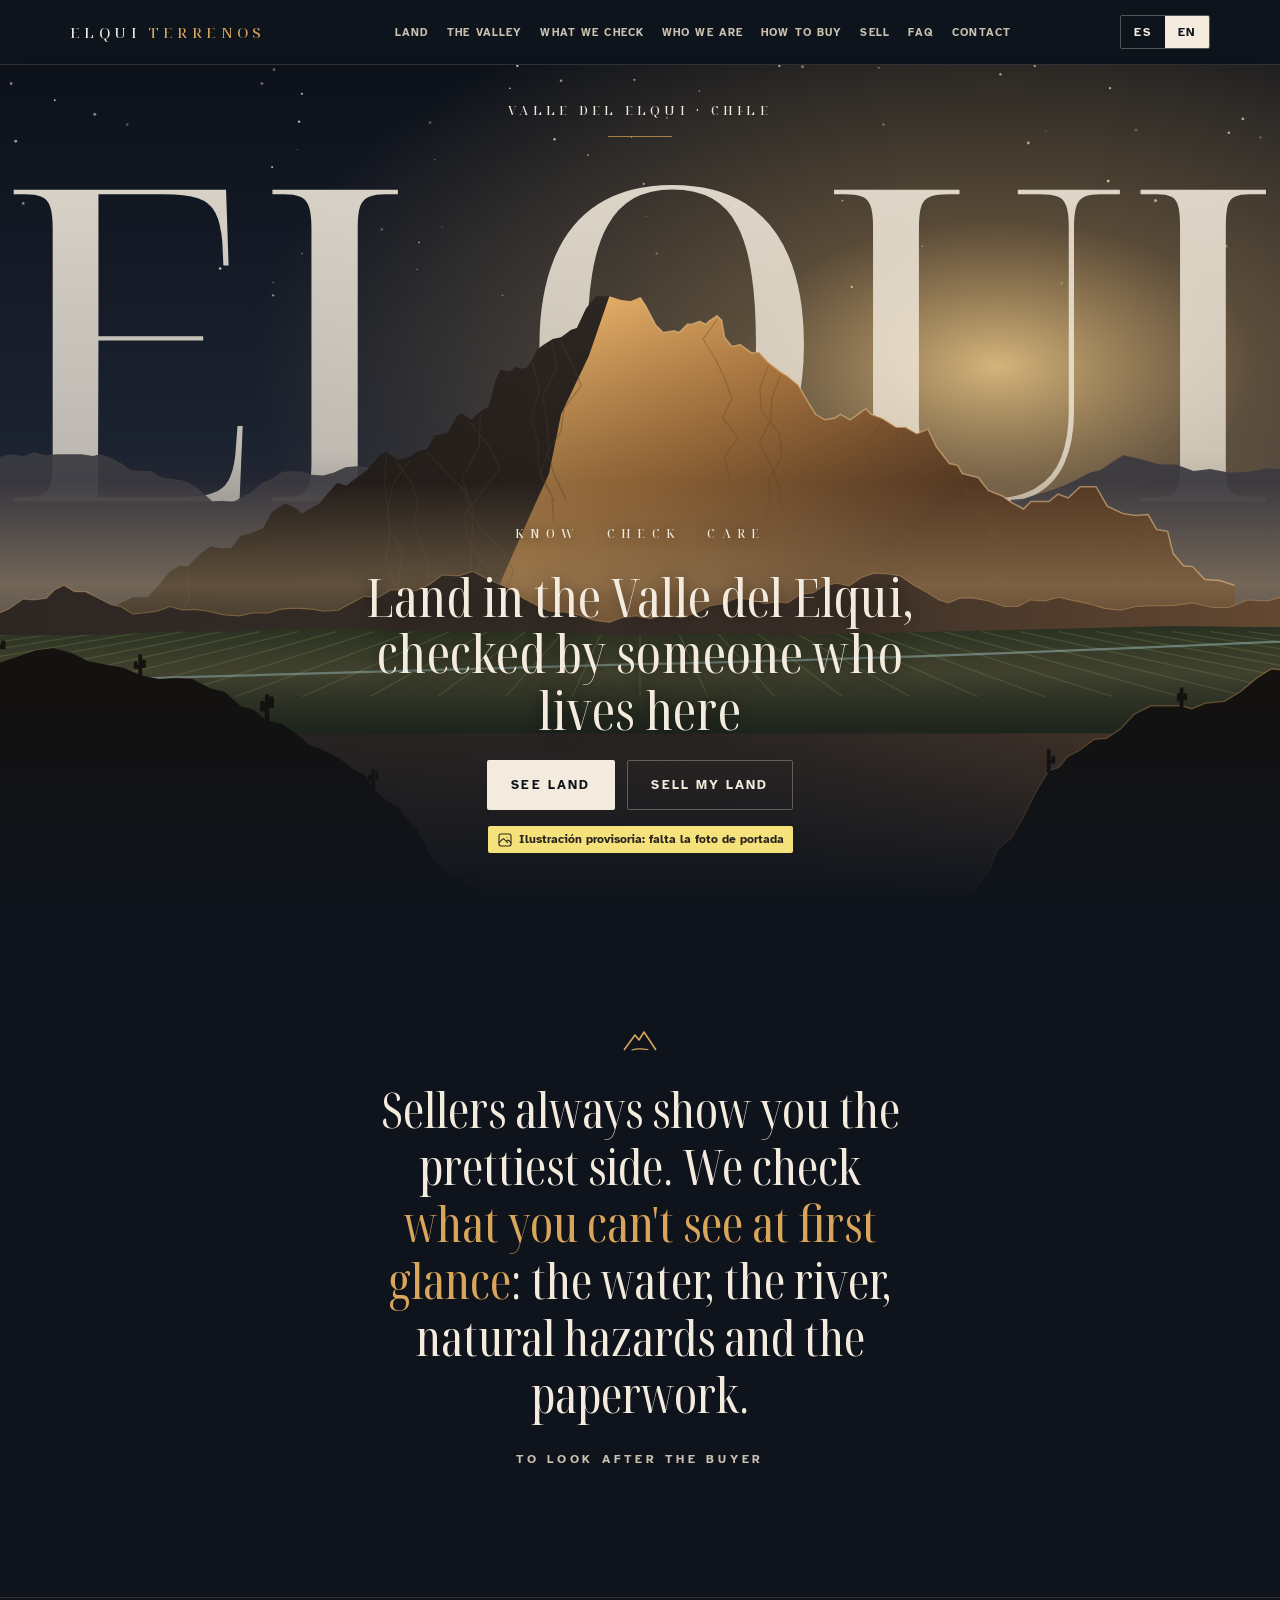
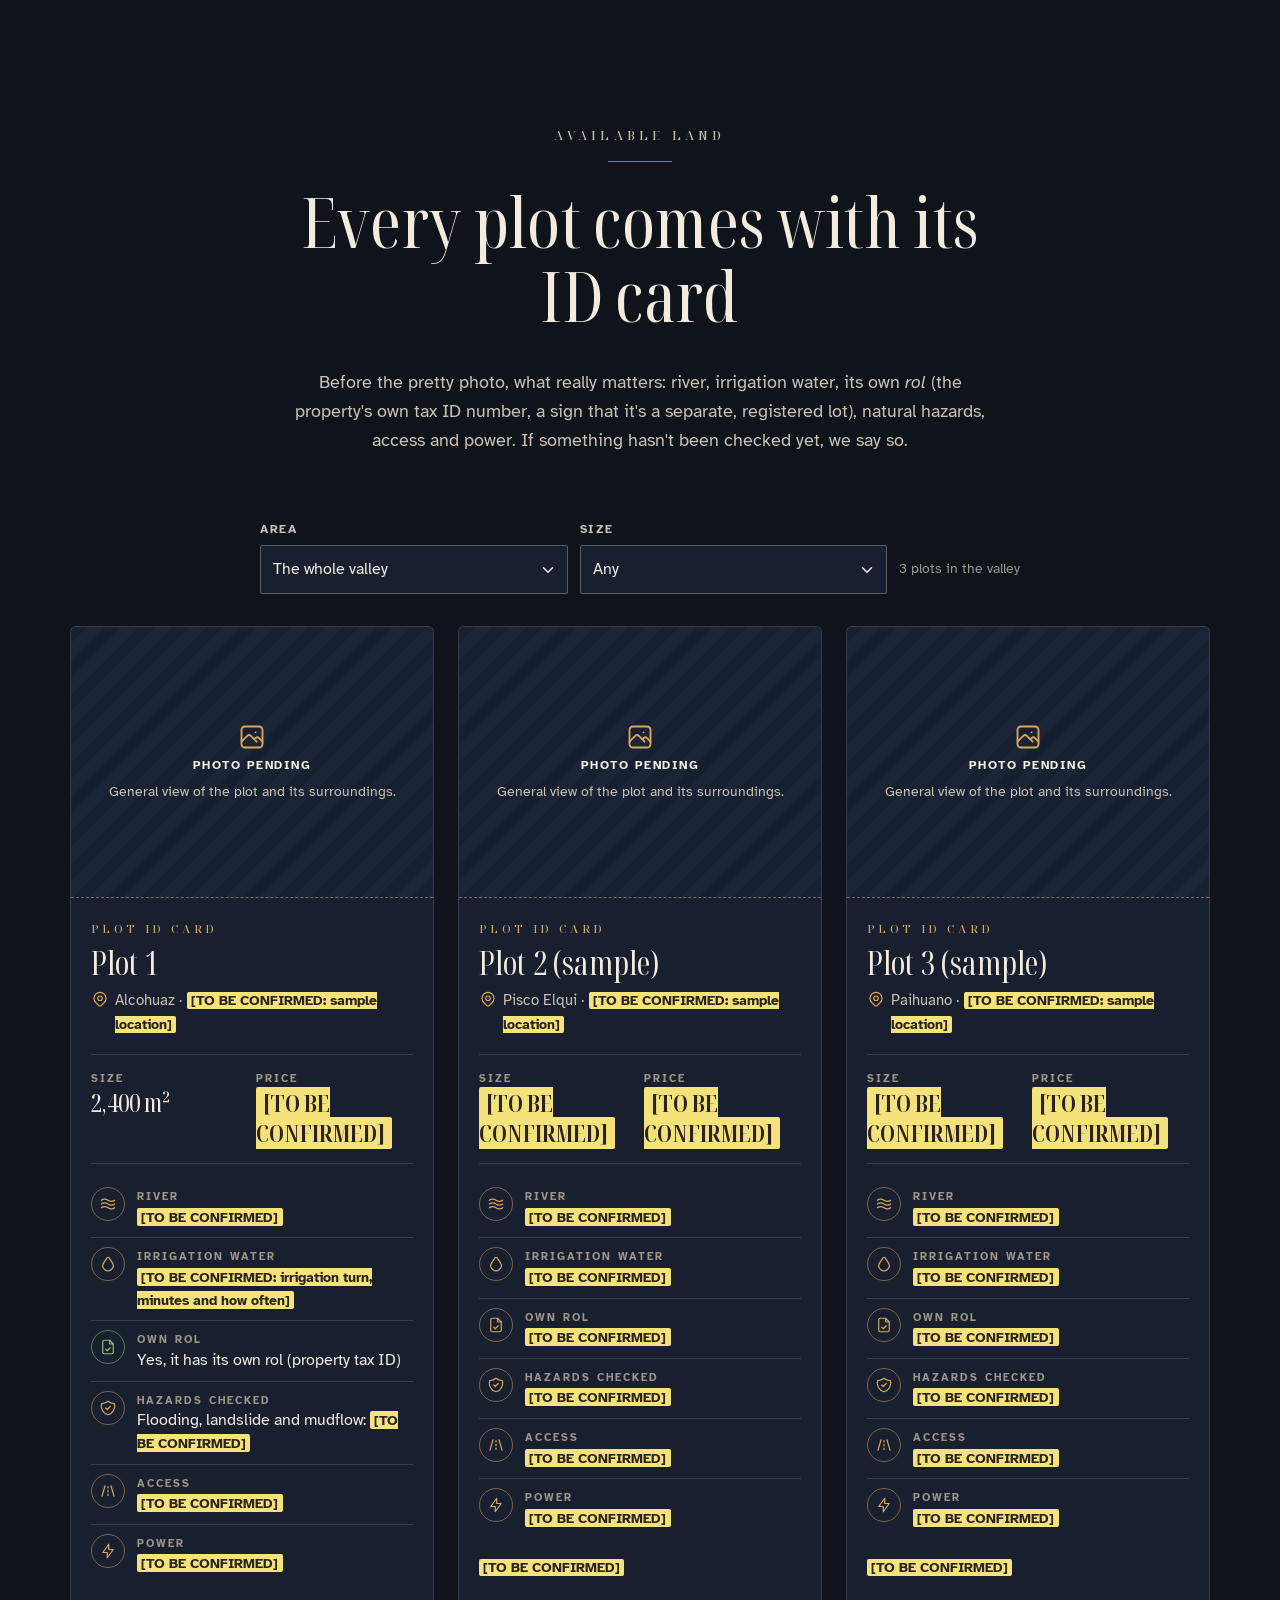
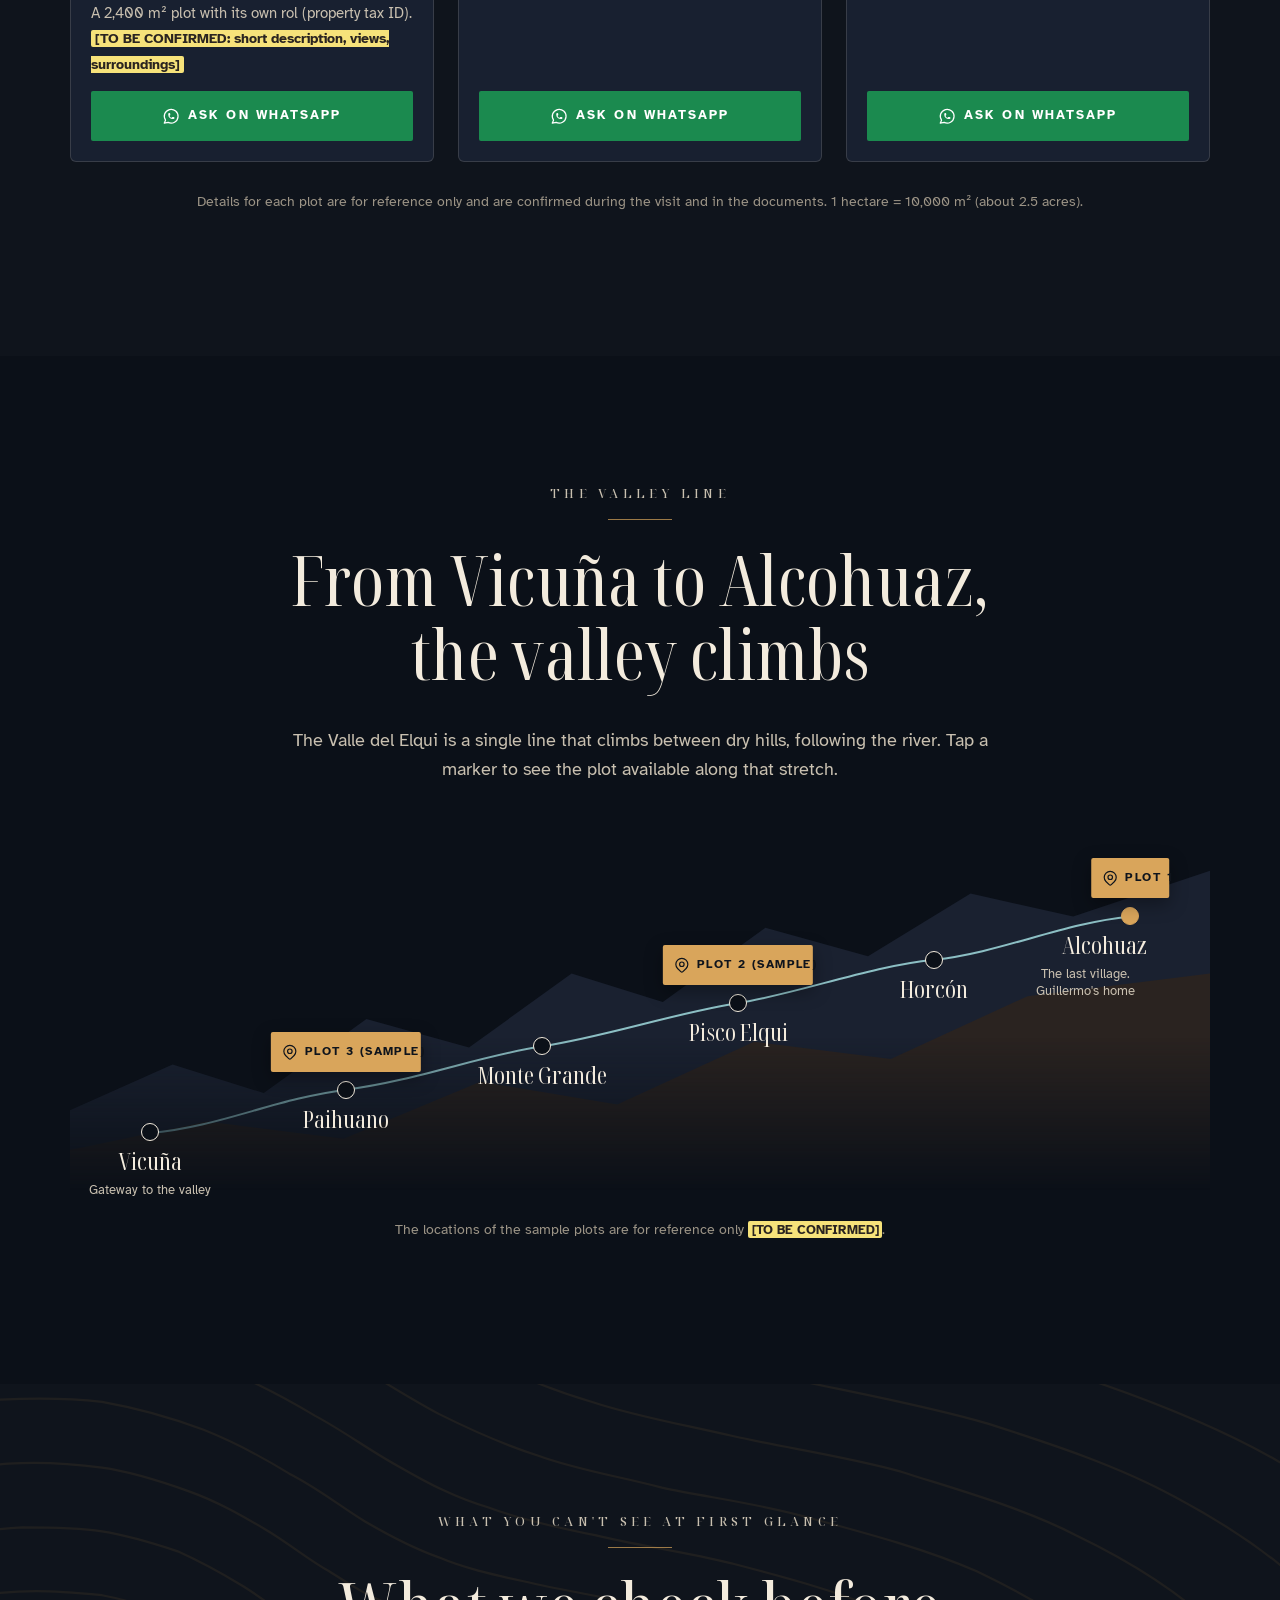
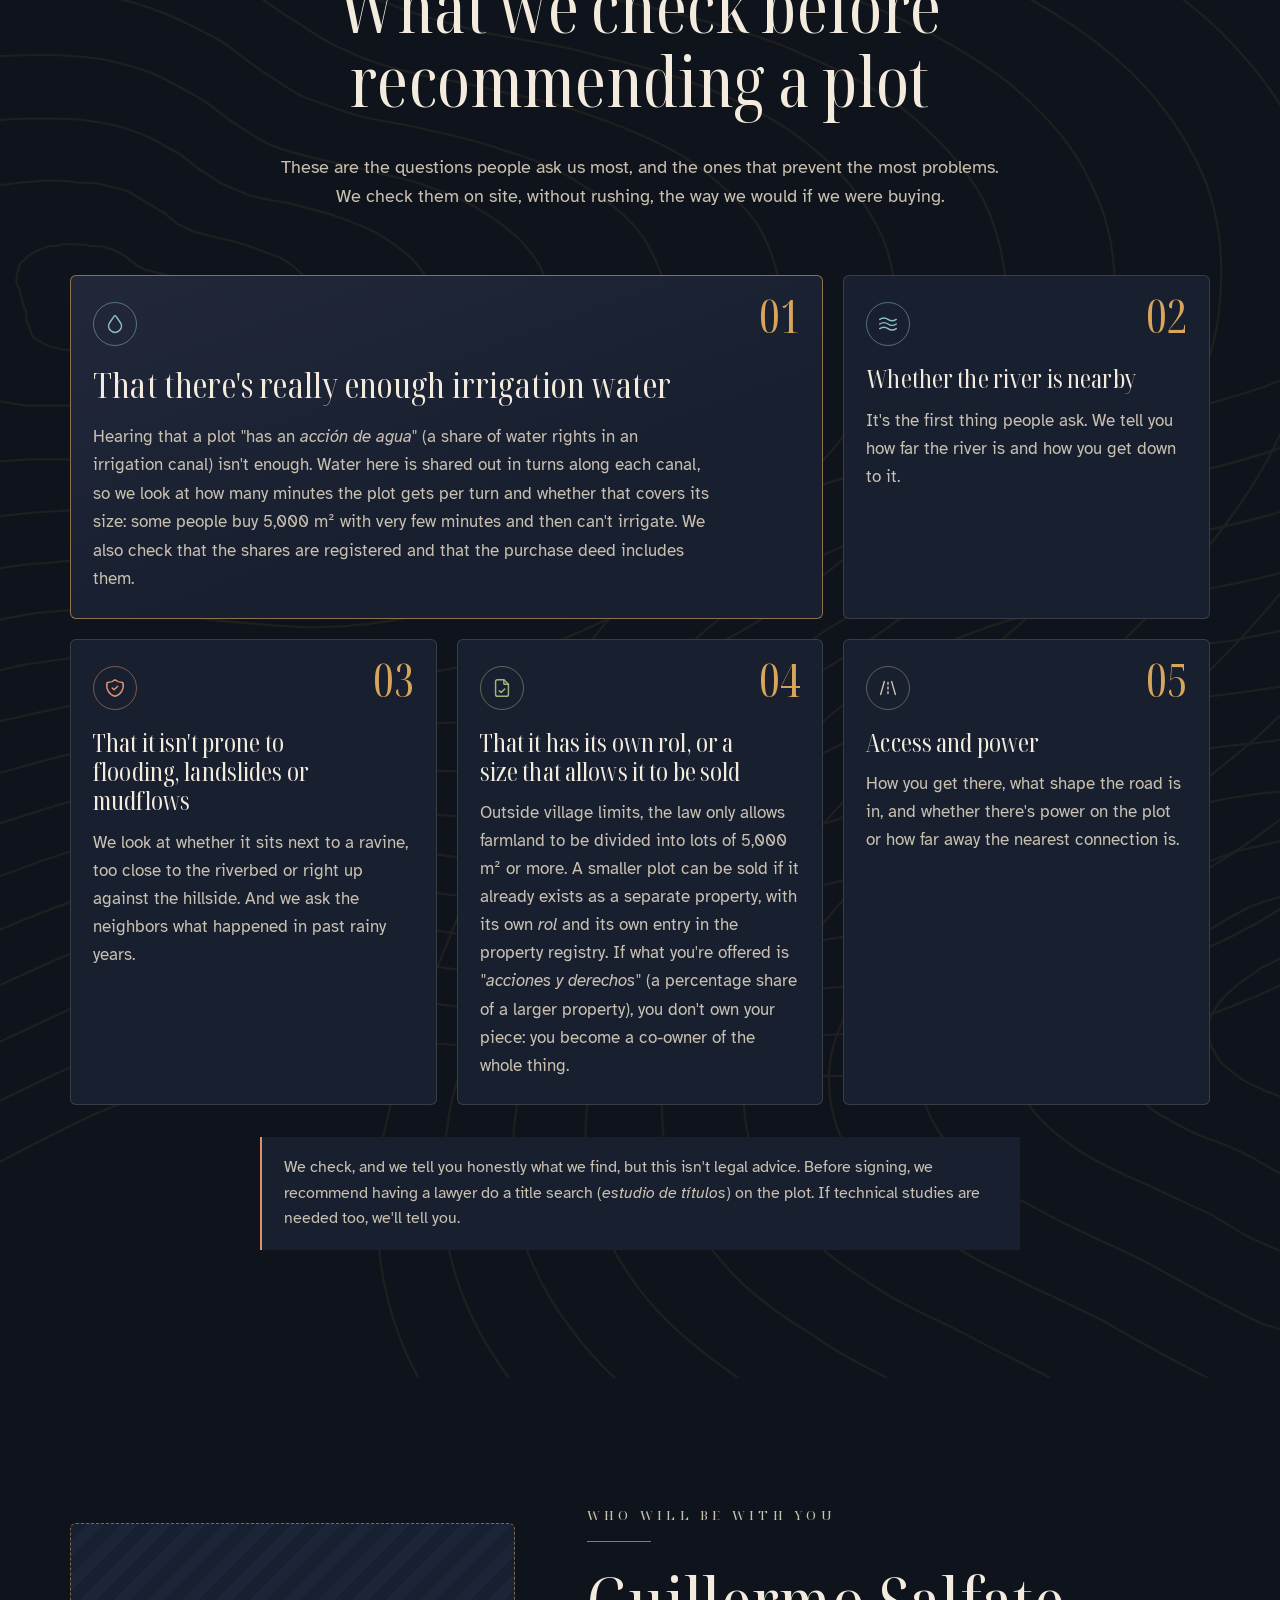
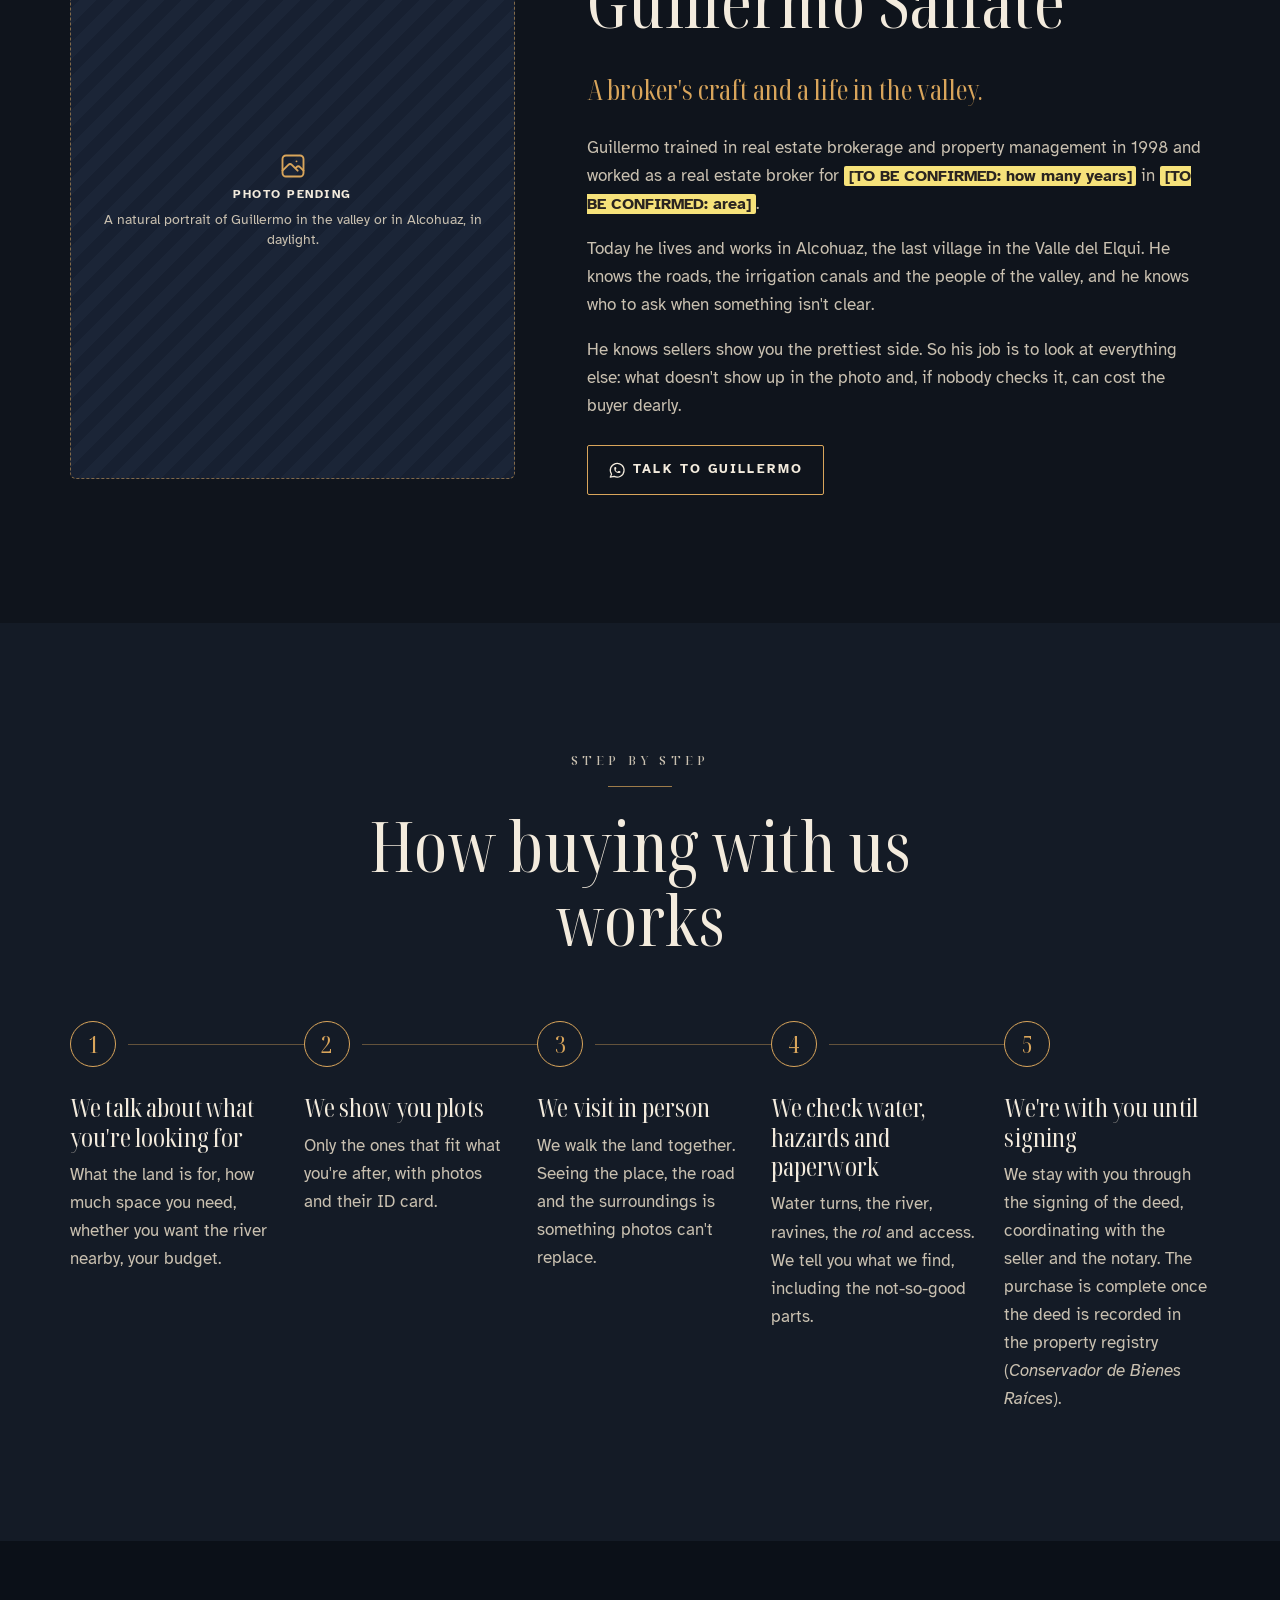
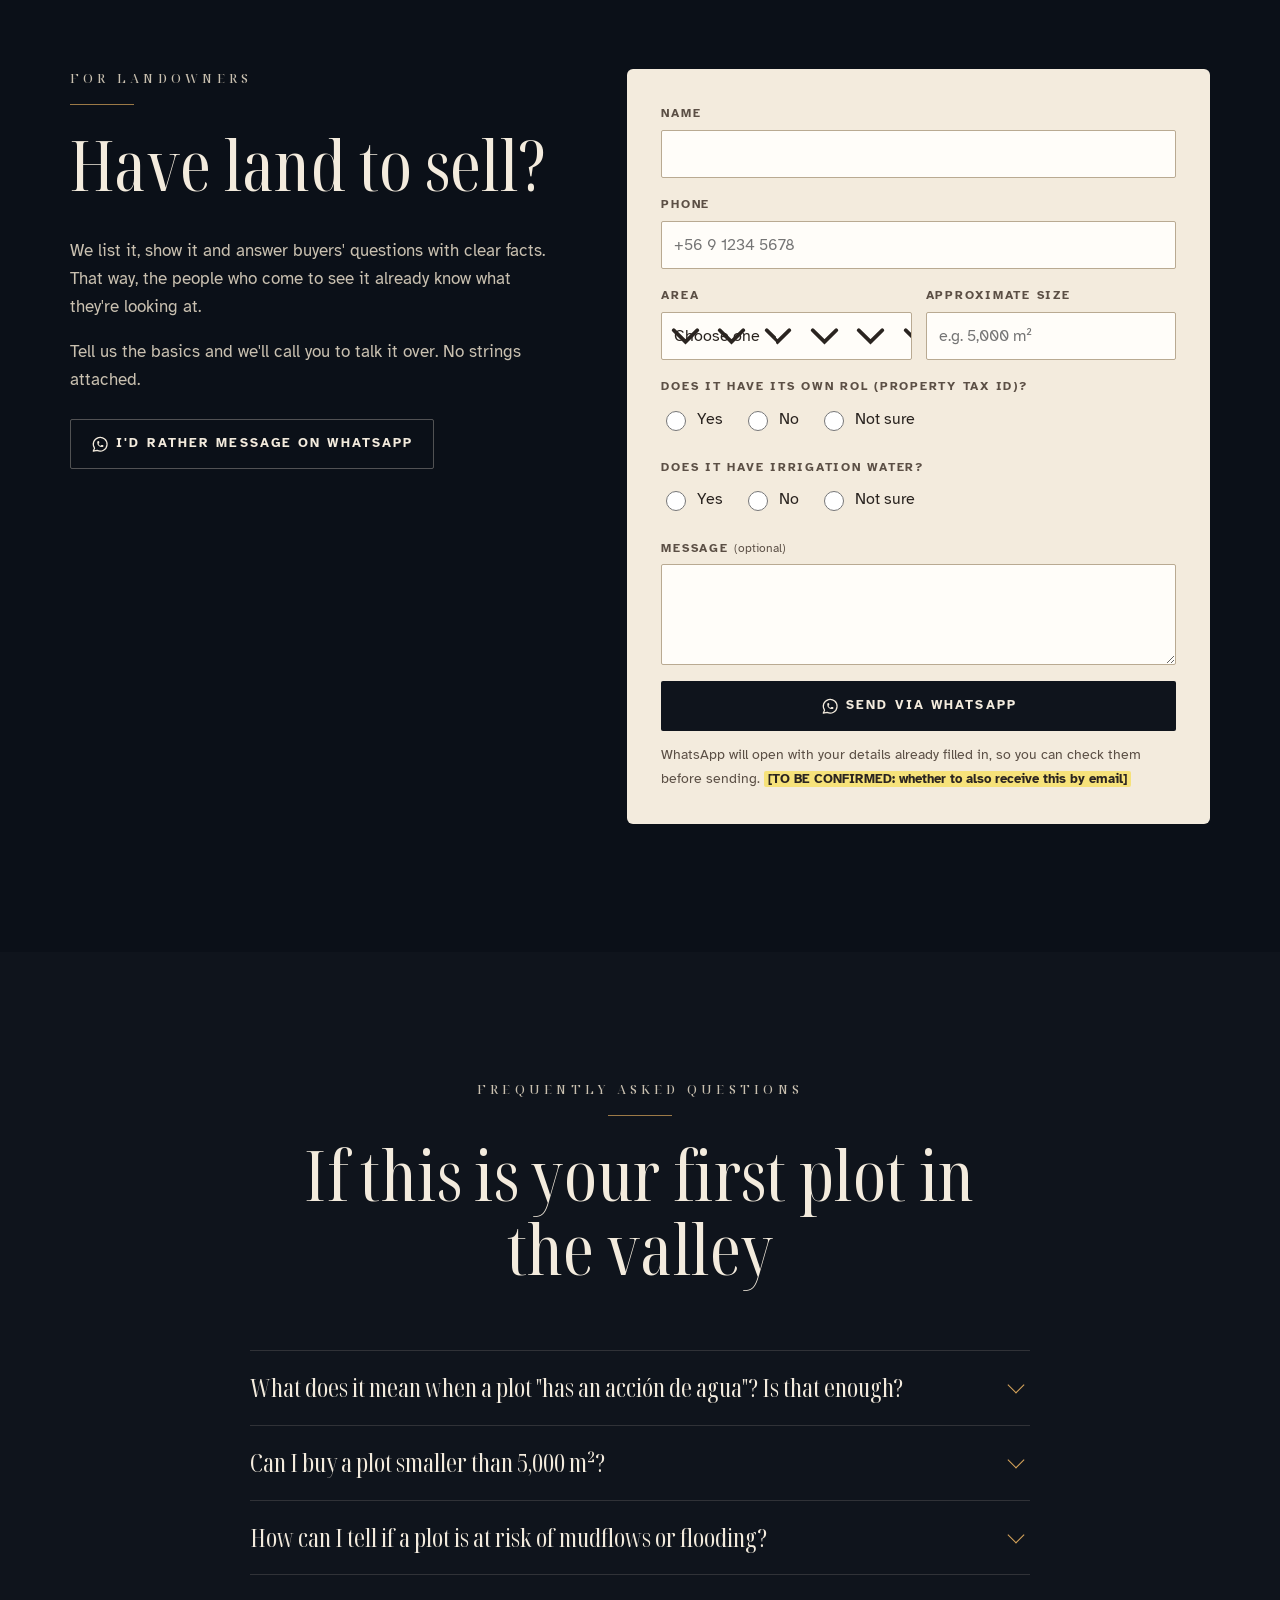
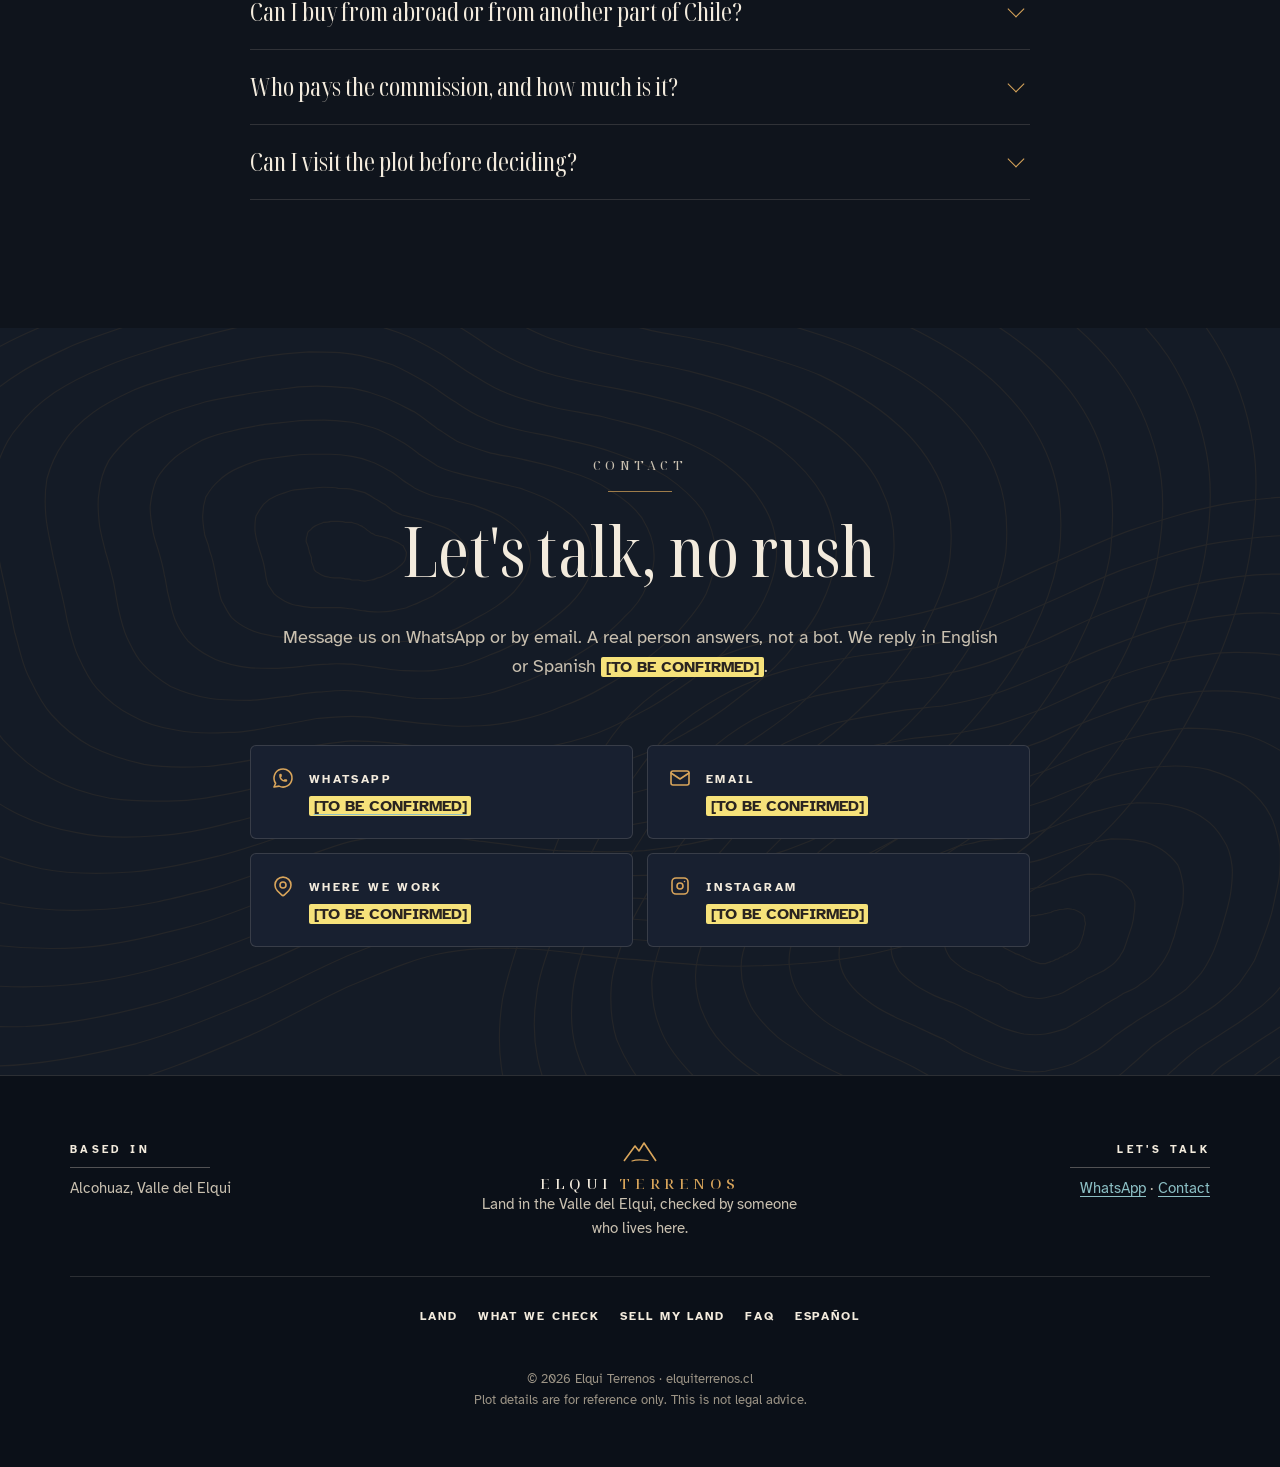
==== commit 6a3c1d18: "Rediseño estilo afiche nocturno del Valle del Elqui Portada ilustrada con la palabra ELQUI detrás de" ====
--- a/en/index.html
+++ b/en/index.html
@@ -11,7 +11,7 @@
   <link rel="alternate" hreflang="x-default" href="https://elquiterrenos.cl/">
   <!-- BORRADOR: quitar esta línea al publicar en elquiterrenos.cl, para que Google pueda mostrar la página -->
   <meta name="robots" content="noindex, nofollow">
-  <meta name="theme-color" content="#172036">
+  <meta name="theme-color" content="#0F141C">
   <script>document.documentElement.classList.add("js")</script>
 
   <!-- Open Graph: how the link looks when shared on WhatsApp, Facebook, etc. -->
@@ -33,7 +33,7 @@
 
   <link rel="preconnect" href="https://fonts.googleapis.com">
   <link rel="preconnect" href="https://fonts.gstatic.com" crossorigin>
-  <link href="https://fonts.googleapis.com/css2?family=Atkinson+Hyperlegible:ital,wght@0,400;0,700;1,400&family=Fraunces:opsz,wght@9..144,400..600&display=swap" rel="stylesheet">
+  <link href="https://fonts.googleapis.com/css2?family=Atkinson+Hyperlegible:ital,wght@0,400;0,700;1,400&family=Noto+Serif+Display:wdth,wght@62.5,400;100,500&display=swap" rel="stylesheet">
   <link rel="stylesheet" href="../css/styles.css">
 
   <!-- Datos estructurados para Google. Completar teléfono, correo e Instagram cuando estén confirmados. -->
@@ -127,42 +127,113 @@
     <section class="hero" id="inicio" aria-labelledby="hero-titulo">
       <div class="hero__media">
         <!--
-          FOTO DE PORTADA PENDIENTE.
-          Cuando llegue, reemplazar el <svg> de abajo por:
-          <picture>
-            <source media="(min-width: 800px)" srcset="../img/hero-1600.webp" type="image/webp">
-            <img src="../img/hero-800.webp" alt="..." width="800" height="1000" fetchpriority="high">
-          </picture>
-          (La portada NO lleva loading="lazy": es lo primero que se ve.)
+          PORTADA ESTILO AFICHE: la palabra ELQUI queda detrás del cerro.
+          Hoy es una ilustración provisoria, generada con herramientas/generar-portada.js.
+          Cuando llegue la foto, se reemplaza por <picture> con ../img/hero-800.webp y ../img/hero-1600.webp
+          (sin loading="lazy"), más el cerro recortado en .webp con transparencia para el efecto de las letras.
         -->
-        <svg class="hero__ilustracion" viewBox="0 0 1440 900" preserveAspectRatio="xMidYMax slice" aria-hidden="true">
-          <g fill="#F3EBDD" opacity=".75">
-            <circle cx="210" cy="120" r="1.6"/><circle cx="380" cy="70" r="1.1"/><circle cx="530" cy="160" r="1.4"/>
-            <circle cx="720" cy="90" r="1"/><circle cx="860" cy="190" r="1.5"/><circle cx="1010" cy="60" r="1.2"/>
-            <circle cx="1180" cy="140" r="1.7"/><circle cx="1320" cy="80" r="1"/><circle cx="90" cy="230" r="1.1"/>
-            <circle cx="640" cy="250" r="1.2"/><circle cx="1260" cy="260" r="1.1"/><circle cx="300" cy="300" r=".9"/>
-          </g>
-          <path fill="#202b47" d="M0 560 160 430 300 500 470 360 640 470 820 330 1010 450 1180 350 1440 470V900H0z"/>
-          <path fill="#2a3150" d="M0 640 210 520 380 600 560 500 760 610 930 520 1120 620 1290 540 1440 600V900H0z"/>
-          <g fill="none" stroke="#C08A3E" stroke-opacity=".45" stroke-width="1.2">
-            <path d="M0 560 160 430 300 500 470 360 640 470 820 330 1010 450 1180 350 1440 470"/>
-            <path d="M0 610 180 490 330 560 500 430 660 530 840 410 1020 510 1200 420 1440 530" stroke-opacity=".25"/>
-          </g>
-          <path fill="#3a3a3f" d="M0 720 260 640 520 700 780 650 1040 720 1260 670 1440 700V900H0z"/>
-          <path fill="#33402c" d="M0 790c240-40 420-30 640-60s460-40 800-20V900H0z"/>
-          <path fill="none" stroke="#5c9aa1" stroke-width="3" stroke-linecap="round" d="M-10 860c200-30 360-60 560-70s420-40 620-80 220-30 280-34"/>
-        </svg>
-        <p class="pendiente-tag" lang="es"><svg class="ico" aria-hidden="true"><use href="#i-foto"/></svg> Foto de portada pendiente: vista amplia del valle</p>
-      </div>
-
-      <div class="hero__texto envoltura">
-        <p class="sobretitulo">Valle del Elqui · Coquimbo Region, Chile</p>
+        <!-- PORTADA:INICIO (generado por herramientas/generar-portada.js) -->
+<svg class="portada__dibujo portada__dibujo--movil" viewBox="0 0 600 1100" preserveAspectRatio="xMidYMid slice" aria-hidden="true" focusable="false">
+<defs>
+<linearGradient id="cielo-movil" x1="0" y1="0" x2="0" y2="1"><stop offset="0" stop-color="#0C111A"/><stop offset=".45" stop-color="#1B2230"/><stop offset=".7" stop-color="#40383A"/><stop offset="1" stop-color="#5A4636"/></linearGradient>
+<radialGradient id="sol-movil" cx=".78" cy=".34" r=".55"><stop offset="0" stop-color="#F6CF8A" stop-opacity=".85"/><stop offset=".35" stop-color="#D9A55B" stop-opacity=".35"/><stop offset="1" stop-color="#D9A55B" stop-opacity="0"/></radialGradient>
+<linearGradient id="letras-movil" x1="0" y1="0" x2="0" y2="1"><stop offset="0" stop-color="#F3EBDD" stop-opacity=".95"/><stop offset=".7" stop-color="#F3EBDD" stop-opacity=".75"/><stop offset="1" stop-color="#F3EBDD" stop-opacity=".2"/></linearGradient>
+<linearGradient id="sombra-movil" x1="0" y1="0" x2="1" y2="0"><stop offset="0" stop-color="#211C1A"/><stop offset="1" stop-color="#3A302A"/></linearGradient>
+<linearGradient id="luz-movil" gradientUnits="userSpaceOnUse" x1="300" y1="385" x2="390" y2="770"><stop offset="0" stop-color="#E2AC66"/><stop offset=".45" stop-color="#B57D43"/><stop offset="1" stop-color="#6A4529"/></linearGradient>
+<linearGradient id="pie-movil" x1="0" y1="0" x2="0" y2="1"><stop offset="0" stop-color="#17130F" stop-opacity="0"/><stop offset="1" stop-color="#17130F" stop-opacity=".85"/></linearGradient>
+<linearGradient id="bruma-movil" x1="0" y1="0" x2="0" y2="1"><stop offset="0" stop-color="#E9C48C" stop-opacity="0"/><stop offset=".5" stop-color="#E9C48C" stop-opacity=".32"/><stop offset="1" stop-color="#E9C48C" stop-opacity="0"/></linearGradient>
+<linearGradient id="medio-movil" x1="0" y1="0" x2="1" y2="0"><stop offset="0" stop-color="#2B2522"/><stop offset=".6" stop-color="#3A2F28"/><stop offset="1" stop-color="#6E4E33"/></linearGradient>
+<linearGradient id="oscuro-movil" x1="0" y1="0" x2="0" y2="1"><stop offset="0" stop-color="#0F141C" stop-opacity="0"/><stop offset="1" stop-color="#0F141C"/></linearGradient>
+</defs>
+<rect width="600" height="1100" fill="url(#cielo-movil)"/>
+<g fill="#F3EBDD"><circle cx="414" cy="187" r="0.8" opacity="0.62"/><circle cx="51" cy="143" r="1.4" opacity="0.52"/><circle cx="543" cy="56" r="1.5" opacity="0.69"/><circle cx="396" cy="3" r="1.1" opacity="0.43"/><circle cx="538" cy="70" r="1.4" opacity="0.68"/><circle cx="152" cy="5" r="1.5" opacity="0.37"/><circle cx="164" cy="30" r="1.1" opacity="0.84"/><circle cx="147" cy="20" r="1.5" opacity="0.44"/><circle cx="245" cy="239" r="0.9" opacity="0.48"/><circle cx="130" cy="210" r="1.4" opacity="0.78"/><circle cx="307" cy="195" r="1.3" opacity="0.33"/><circle cx="382" cy="140" r="0.9" opacity="0.72"/><circle cx="366" cy="2" r="1.6" opacity="0.45"/><circle cx="210" cy="212" r="0.9" opacity="0.36"/><circle cx="500" cy="67" r="1.7" opacity="0.26"/><circle cx="211" cy="184" r="0.9" opacity="0.65"/><circle cx="46" cy="19" r="1.4" opacity="0.56"/><circle cx="152" cy="225" r="0.7" opacity="0.69"/><circle cx="572" cy="69" r="1.2" opacity="0.76"/><circle cx="508" cy="140" r="1.7" opacity="0.67"/><circle cx="324" cy="27" r="0.9" opacity="0.57"/><circle cx="93" cy="61" r="1.4" opacity="0.33"/><circle cx="48" cy="79" r="1.5" opacity="0.64"/><circle cx="248" cy="24" r="0.9" opacity="0.82"/><circle cx="196" cy="170" r="1.4" opacity="0.31"/><circle cx="470" cy="225" r="1.3" opacity="0.32"/><circle cx="217" cy="98" r="0.7" opacity="0.50"/><circle cx="551" cy="75" r="1.4" opacity="0.28"/><circle cx="490" cy="24" r="1.2" opacity="0.75"/><circle cx="126" cy="144" r="0.7" opacity="0.47"/><circle cx="398" cy="62" r="1.3" opacity="0.39"/><circle cx="152" cy="238" r="1.3" opacity="0.52"/><circle cx="445" cy="9" r="1.3" opacity="0.64"/><circle cx="12" cy="35" r="1.0" opacity="0.45"/><circle cx="385" cy="230" r="1.3" opacity="0.77"/><circle cx="464" cy="69" r="0.7" opacity="0.35"/></g>
+<rect width="600" height="1100" fill="url(#sol-movil)"/>
+<text class="portada__palabra" x="300" y="520" text-anchor="middle" font-size="230" textLength="500" lengthAdjust="spacingAndGlyphs" fill="url(#letras-movil)">ELQUI</text>
+<path d="M-20 520L-15 516L-9 508L-6 504L-1 501L3 501L8 503L10 502L15 497L21 495L27 495L32 500L37 501L42 500L49 501L55 498L60 500L66 500L73 500L79 501L84 502L87 501L92 504L97 509L102 514L106 515L111 516L116 521L123 523L128 524L132 528L137 534L140 540L143 539L147 541L151 537L154 534L159 527L164 524L168 520L173 519L177 519L180 522L185 523L189 521L195 516L200 516L205 517L210 515L215 523L219 527L225 531L232 533L237 541L244 545L250 547L255 551L262 552L269 551L275 558L281 560L284 558L289 561L294 562L300 560L307 558L314 552L320 549L327 549L333 541L338 535L343 529L349 525L354 524L359 527L365 526L370 528L377 523L382 520L385 518L390 520L397 520L402 519L407 518L413 517L417 520L421 525L427 526L433 524L437 527L442 531L446 534L450 535L456 538L462 542L467 542L470 545L475 543L480 544L484 545L488 548L491 545L492 545L496 539L500 537L507 533L511 530L517 526L522 521L528 515L532 512L537 506L540 500L545 503L551 507L555 508L561 513L565 512L571 514L578 514L584 512L588 513L591 518L596 520L600 517L605 517L611 517L616 522L620 525L620 1100L-20 1100Z" fill="#3B3A40" fill-opacity=".92"/>
+<path d="M-20 640L-14 634L-11 631L-5 625L-2 621L5 622L10 619L16 616L25 617L32 609L37 601L42 597L46 599L54 591L59 586L63 589L70 590L75 581L81 579L88 575L92 563L100 557L106 560L109 564L113 560L118 557L122 549L128 541L133 543L135 539L138 536L143 531L150 520L153 517L160 522L167 520L171 515L176 512L181 502L189 500L193 487L195 485L201 489L206 482L211 478L211 468L213 457L215 449L220 450L223 446L227 447L230 445L233 439L235 431L239 427L245 422L250 419L257 413L260 411L266 397L272 388L281 386L288 389L294 388L300 385L303 391L309 405L313 411L319 411L322 412L327 406L328 407L333 405L336 407L337 405L341 401L344 406L344 418L348 425L353 423L360 430L364 429L369 436L376 442L380 445L384 449L385 450L391 463L395 471L400 474L406 473L408 470L413 473L416 470L422 464L424 468L430 470L439 477L443 478L450 483L456 481L460 494L467 506L471 508L473 515L482 518L488 529L496 533L501 538L508 543L511 539L515 539L520 540L525 534L530 536L537 527L546 527L552 540L561 545L568 545L574 545L578 554L585 555L586 570L592 579L596 578L603 587L611 587L620 590L620 1100L-20 1100Z" fill="url(#sombra-movil)"/>
+<path d="M300 385L303 391L309 405L313 411L319 411L322 412L327 406L328 407L333 405L336 407L337 405L341 401L344 406L344 418L348 425L353 423L360 430L364 429L369 436L376 442L380 445L384 449L385 450L391 463L395 471L400 474L406 473L408 470L413 473L416 470L422 464L424 468L430 470L439 477L443 478L450 483L456 481L460 494L467 506L471 508L473 515L482 518L488 529L496 533L501 538L508 543L511 539L515 539L520 540L525 534L530 536L537 527L546 527L552 540L561 545L568 545L574 545L578 554L585 555L586 570L592 579L596 578L603 587L611 587L620 590L620 1100L221 1100L221 900L227 836L240 771L247 707L261 643L276 578L275 514L291 449L300 385Z" fill="url(#luz-movil)"/>
+<path d="M211 482L209 506L197 530L205 554L204 578L204 602M54 595L55 615L46 635L34 655L40 675L39 695L48 715M235 435L241 455L235 475L240 495L240 515L250 535L252 555M5 626L-0 641L13 656L21 671L18 686L25 701L15 716L11 731L17 746M5 626L5 650L16 674L19 698L24 722L33 746M176 516L164 533L160 550L161 567L171 584L168 602L167 619L167 636M171 519L181 534L186 549L182 564L188 579L194 594L193 609L207 624L219 639" fill="none" stroke="#55473C" stroke-opacity=".35" stroke-width="1.4" stroke-linecap="round"/>
+<path d="M360 434L349 449L359 464L366 479L371 494L364 509L377 524L366 539L370 554M501 542L495 559L508 576L501 594L508 611L513 628L509 645L510 662M574 549L573 564L584 579L575 594L580 609L575 624L562 639L573 654L564 669M450 487L437 507L447 527L453 547L444 567L431 587L431 607M385 454L379 471L380 489L394 506L396 523L386 540L386 557L381 574M450 487L452 502L456 517L457 532L461 547L461 562L452 577L464 592L467 607M482 522L487 539L502 557L514 574L500 591L507 608L495 625L500 642" fill="none" stroke="#7A522D" stroke-opacity=".4" stroke-width="1.4" stroke-linecap="round"/>
+<path d="M-20 640L-14 634L-11 631L-5 625L-2 621L5 622L10 619L16 616L25 617L32 609L37 601L42 597L46 599L54 591L59 586L63 589L70 590L75 581L81 579L88 575L92 563L100 557L106 560L109 564L113 560L118 557L122 549L128 541L133 543L135 539L138 536L143 531L150 520L153 517L160 522L167 520L171 515L176 512L181 502L189 500L193 487L195 485L201 489L206 482L211 478L211 468L213 457L215 449L220 450L223 446L227 447L230 445L233 439L235 431L239 427L245 422L250 419L257 413L260 411L266 397L272 388L281 386L288 389L294 388L300 385L303 391L309 405L313 411L319 411L322 412L327 406L328 407L333 405L336 407L337 405L341 401L344 406L344 418L348 425L353 423L360 430L364 429L369 436L376 442L380 445L384 449L385 450L391 463L395 471L400 474L406 473L408 470L413 473L416 470L422 464L424 468L430 470L439 477L443 478L450 483L456 481L460 494L467 506L471 508L473 515L482 518L488 529L496 533L501 538L508 543L511 539L515 539L520 540L525 534L530 536L537 527L546 527L552 540L561 545L568 545L574 545L578 554L585 555L586 570L592 579L596 578L603 587L611 587L620 590L620 1100L-20 1100Z" fill="url(#pie-movil)"/>
+<path d="M300 385L303 391L309 405L313 411L319 411L322 412L327 406L328 407L333 405L336 407L337 405L341 401L344 406L344 418L348 425L353 423L360 430L364 429L369 436L376 442L380 445L384 449L385 450L391 463L395 471L400 474L406 473L408 470L413 473L416 470L422 464L424 468L430 470L439 477L443 478L450 483L456 481L460 494L467 506L471 508L473 515L482 518L488 529L496 533L501 538L508 543L511 539L515 539L520 540L525 534L530 536L537 527L546 527L552 540L561 545L568 545L574 545L578 554L585 555L586 570L592 579L596 578L603 587L611 587L620 590" fill="none" stroke="#F1C98A" stroke-opacity=".55" stroke-width="1.6"/>
+<rect y="560" width="600" height="160" fill="url(#bruma-movil)"/>
+<path d="M-20 700L-14 699L-7 701L-2 707L3 709L6 707L11 708L16 706L20 703L25 697L30 693L37 688L44 681L49 681L54 680L57 673L60 670L63 675L67 675L71 679L77 684L80 685L84 691L88 690L93 689L98 685L103 688L108 687L113 689L120 691L128 692L133 690L140 690L145 686L149 685L152 685L158 685L162 686L169 684L174 679L181 673L187 673L193 667L198 667L204 667L210 661L215 654L224 654L230 650L234 655L240 661L245 665L249 672L254 677L259 683L265 684L270 687L278 691L284 693L289 690L295 690L300 692L307 690L314 692L320 690L327 685L332 683L338 679L347 680L352 682L356 681L361 681L367 675L373 673L377 669L383 667L387 668L393 662L398 659L405 659L410 660L416 667L422 673L427 678L430 681L435 678L441 678L449 681L456 686L463 686L468 682L475 682L481 680L486 683L489 684L495 687L500 690L506 691L511 688L518 687L526 687L533 684L543 687L549 687L556 681L565 682L572 678L582 669L590 665L597 663L604 656L612 654L620 655L620 1100L-20 1100Z" fill="url(#medio-movil)"/>
+<path d="M-20 700L-14 699L-7 701L-2 707L3 709L6 707L11 708L16 706L20 703L25 697L30 693L37 688L44 681L49 681L54 680L57 673L60 670L63 675L67 675L71 679L77 684L80 685L84 691L88 690L93 689L98 685L103 688L108 687L113 689L120 691L128 692L133 690L140 690L145 686L149 685L152 685L158 685L162 686L169 684L174 679L181 673L187 673L193 667L198 667L204 667L210 661L215 654L224 654L230 650L234 655L240 661L245 665L249 672L254 677L259 683L265 684L270 687L278 691L284 693L289 690L295 690L300 692L307 690L314 692L320 690L327 685L332 683L338 679L347 680L352 682L356 681L361 681L367 675L373 673L377 669L383 667L387 668L393 662L398 659L405 659L410 660L416 667L422 673L427 678L430 681L435 678L441 678L449 681L456 686L463 686L468 682L475 682L481 680L486 683L489 684L495 687L500 690L506 691L511 688L518 687L526 687L533 684L543 687L549 687L556 681L565 682L572 678L582 669L590 665L597 663L604 656L612 654L620 655" fill="none" stroke="#E2B06A" stroke-opacity=".35" stroke-width="1.2"/>
+<clipPath id="valle-movil"><path d="M-20 711L5 711L30 709L56 709L80 708L106 705L130 705L154 702L180 701L204 704L226 705L249 705L272 707L294 709L316 708L338 707L360 709L393 707L425 705L457 703L488 701L522 699L555 700L587 700L620 699L620 810L-20 810Z"/></clipPath>
+<g clip-path="url(#valle-movil)">
+<rect y="685" width="600" height="125" fill="#232B1D"/>
+<path d="M55 705L-191 770M68 705L-164 770M82 705L-136 770M95 705L-109 770M109 705L-82 770M123 705L-55 770M136 705L-27 770M150 705L0 770M164 705L27 770M177 705L55 770M191 705L82 770M205 705L109 770M218 705L136 770M232 705L164 770M245 705L191 770M259 705L218 770M273 705L245 770M286 705L273 770M300 705L300 770M314 705L327 770M327 705L355 770M341 705L382 770M355 705L409 770M368 705L436 770M382 705L464 770M395 705L491 770M409 705L518 770M423 705L545 770M436 705L573 770M450 705L600 770M464 705L627 770M477 705L655 770M491 705L682 770M505 705L709 770M518 705L736 770M532 705L764 770M545 705L791 770" stroke="#4F6239" stroke-opacity=".5" stroke-width="1.4"/>
+<rect y="685" width="600" height="125" fill="url(#bruma-movil)" opacity=".5"/>
+</g>
+<path d="M-10 760C120 748 210 735 300 728S480 712 610 700" fill="none" stroke="#A8CBCC" stroke-opacity=".45" stroke-width="2" stroke-linecap="round"/>
+<path d="M-20 760L-9 761L1 762L12 755L23 753L31 750L41 745L51 743L60 745L70 751L77 755L86 753L96 758L105 756L115 762L122 764L130 770L139 774L148 783L158 792L168 795L176 800L183 806L192 810L200 820L207 827L215 834L226 844L234 849L240 857L246 858L252 870L260 880L268 890L277 898L283 910L291 925L301 936L308 945L318 950L330 960L343 977L354 995L367 1011L378 1031L389 1050L400 1067L410 1091L420 1110L420 1100L-20 1100Z" fill="#14110E"/>
+<path d="M620 780L611 787L603 792L594 790L586 793L579 796L574 797L566 791L560 790L553 799L544 810L536 818L526 821L519 827L515 827L509 828L500 830L491 839L484 852L477 862L471 866L463 877L458 883L454 894L450 900L444 928L435 962L429 990L421 1012L417 1041L412 1065L406 1088L400 1110L400 1100L620 1100Z" fill="#14110E"/>
+<path d="M620 780L611 787L603 792L594 790L586 793L579 796L574 797L566 791L560 790L553 799L544 810L536 818L526 821L519 827L515 827L509 828L500 830L491 839L484 852L477 862L471 866L463 877L458 883L454 894L450 900L444 928L435 962L429 990L421 1012L417 1041L412 1065L406 1088L400 1110" fill="none" stroke="#C98F4C" stroke-opacity=".5" stroke-width="1.4"/>
+<path d="M74 757V729a2 2 0 0 1 5 0V757ZM79 742H85V734a2 2 0 0 0 -5 0V737H79ZM74 745H69V737a2 2 0 0 1 5 0V740H74ZM181 808V788a2 2 0 0 1 4 0V808ZM184 799H188V793a2 2 0 0 0 -4 0V795H184ZM181 800H177V795a2 2 0 0 1 4 0V797H181ZM275 900V876a2 2 0 0 1 4 0V900ZM279 887H284V878a2 2 0 0 0 -4 0V883H279ZM275 890H271V883a2 2 0 0 1 4 0V886H275ZM419 1112V1095a1 1 0 0 1 3 0V1112ZM421 1104H425V1097a1 1 0 0 0 -3 0V1101H421ZM419 1105H415V1100a1 1 0 0 1 3 0V1102H419ZM558 792V770a2 2 0 0 1 4 0V792ZM562 780H566V775a2 2 0 0 0 -4 0V776H562ZM558 782H554V778a2 2 0 0 1 4 0V779H558ZM469 868V849a2 2 0 0 1 3 0V868ZM473 860H476V855a2 2 0 0 0 -3 0V857H473ZM469 861H466V855a2 2 0 0 1 3 0V858H469Z" fill="#14110E"/>
+<rect y="780" width="600" height="320" fill="url(#oscuro-movil)"/>
+</svg>
+<svg class="portada__dibujo portada__dibujo--escritorio" viewBox="0 0 1600 900" preserveAspectRatio="xMidYMax slice" aria-hidden="true" focusable="false">
+<defs>
+<linearGradient id="cielo-escritorio" x1="0" y1="0" x2="0" y2="1"><stop offset="0" stop-color="#0C111A"/><stop offset=".45" stop-color="#1B2230"/><stop offset=".7" stop-color="#40383A"/><stop offset="1" stop-color="#5A4636"/></linearGradient>
+<radialGradient id="sol-escritorio" cx=".74" cy=".36" r=".5"><stop offset="0" stop-color="#F6CF8A" stop-opacity=".85"/><stop offset=".35" stop-color="#D9A55B" stop-opacity=".35"/><stop offset="1" stop-color="#D9A55B" stop-opacity="0"/></radialGradient>
+<linearGradient id="letras-escritorio" x1="0" y1="0" x2="0" y2="1"><stop offset="0" stop-color="#F3EBDD" stop-opacity=".95"/><stop offset=".7" stop-color="#F3EBDD" stop-opacity=".75"/><stop offset="1" stop-color="#F3EBDD" stop-opacity=".2"/></linearGradient>
+<linearGradient id="sombra-escritorio" x1="0" y1="0" x2="1" y2="0"><stop offset="0" stop-color="#211C1A"/><stop offset="1" stop-color="#3A302A"/></linearGradient>
+<linearGradient id="luz-escritorio" gradientUnits="userSpaceOnUse" x1="767" y1="249" x2="1007" y2="564"><stop offset="0" stop-color="#E2AC66"/><stop offset=".45" stop-color="#B57D43"/><stop offset="1" stop-color="#6A4529"/></linearGradient>
+<linearGradient id="pie-escritorio" x1="0" y1="0" x2="0" y2="1"><stop offset="0" stop-color="#17130F" stop-opacity="0"/><stop offset="1" stop-color="#17130F" stop-opacity=".85"/></linearGradient>
+<linearGradient id="bruma-escritorio" x1="0" y1="0" x2="0" y2="1"><stop offset="0" stop-color="#E9C48C" stop-opacity="0"/><stop offset=".5" stop-color="#E9C48C" stop-opacity=".32"/><stop offset="1" stop-color="#E9C48C" stop-opacity="0"/></linearGradient>
+<linearGradient id="medio-escritorio" x1="0" y1="0" x2="1" y2="0"><stop offset="0" stop-color="#2B2522"/><stop offset=".6" stop-color="#3A2F28"/><stop offset="1" stop-color="#6E4E33"/></linearGradient>
+<linearGradient id="oscuro-escritorio" x1="0" y1="0" x2="0" y2="1"><stop offset="0" stop-color="#0F141C" stop-opacity="0"/><stop offset="1" stop-color="#0F141C"/></linearGradient>
+</defs>
+<rect width="1600" height="900" fill="url(#cielo-escritorio)"/>
+<g fill="#F3EBDD"><circle cx="1104" cy="195" r="0.8" opacity="0.62"/><circle cx="136" cy="149" r="1.4" opacity="0.52"/><circle cx="1449" cy="58" r="1.5" opacity="0.69"/><circle cx="1057" cy="3" r="1.1" opacity="0.43"/><circle cx="1434" cy="73" r="1.4" opacity="0.68"/><circle cx="406" cy="5" r="1.5" opacity="0.37"/><circle cx="436" cy="31" r="1.1" opacity="0.84"/><circle cx="393" cy="20" r="1.5" opacity="0.44"/><circle cx="652" cy="248" r="0.9" opacity="0.48"/><circle cx="348" cy="219" r="1.4" opacity="0.78"/><circle cx="818" cy="203" r="1.3" opacity="0.33"/><circle cx="1018" cy="146" r="0.9" opacity="0.72"/><circle cx="975" cy="2" r="1.6" opacity="0.45"/><circle cx="560" cy="220" r="0.9" opacity="0.36"/><circle cx="1334" cy="70" r="1.7" opacity="0.26"/><circle cx="562" cy="191" r="0.9" opacity="0.65"/><circle cx="123" cy="20" r="1.4" opacity="0.56"/><circle cx="405" cy="234" r="0.7" opacity="0.69"/><circle cx="1526" cy="72" r="1.2" opacity="0.76"/><circle cx="1355" cy="146" r="1.7" opacity="0.67"/><circle cx="864" cy="28" r="0.9" opacity="0.57"/><circle cx="248" cy="64" r="1.4" opacity="0.33"/><circle cx="128" cy="82" r="1.5" opacity="0.64"/><circle cx="660" cy="25" r="0.9" opacity="0.82"/><circle cx="522" cy="177" r="1.4" opacity="0.31"/><circle cx="1254" cy="235" r="1.3" opacity="0.32"/><circle cx="579" cy="102" r="0.7" opacity="0.50"/><circle cx="1468" cy="78" r="1.4" opacity="0.28"/><circle cx="1306" cy="25" r="1.2" opacity="0.75"/><circle cx="336" cy="150" r="0.7" opacity="0.47"/><circle cx="1062" cy="64" r="1.3" opacity="0.39"/><circle cx="405" cy="248" r="1.3" opacity="0.52"/><circle cx="1188" cy="10" r="1.3" opacity="0.64"/><circle cx="31" cy="36" r="1.0" opacity="0.45"/><circle cx="1028" cy="239" r="1.3" opacity="0.77"/><circle cx="1237" cy="71" r="0.7" opacity="0.35"/><circle cx="67" cy="57" r="1.6" opacity="0.52"/><circle cx="67" cy="196" r="1.2" opacity="0.42"/><circle cx="1431" cy="195" r="1.7" opacity="0.36"/><circle cx="436" cy="203" r="0.9" opacity="0.43"/><circle cx="1225" cy="1" r="1.3" opacity="0.57"/><circle cx="433" cy="61" r="1.3" opacity="0.74"/><circle cx="903" cy="153" r="1.3" opacity="0.51"/><circle cx="910" cy="50" r="0.7" opacity="0.47"/><circle cx="794" cy="16" r="1.3" opacity="0.52"/><circle cx="744" cy="97" r="1.2" opacity="0.46"/><circle cx="404" cy="110" r="1.2" opacity="0.65"/><circle cx="574" cy="62" r="1.5" opacity="0.29"/><circle cx="587" cy="174" r="0.7" opacity="0.33"/><circle cx="1588" cy="20" r="1.2" opacity="0.48"/><circle cx="213" cy="53" r="1.7" opacity="0.49"/><circle cx="49" cy="155" r="1.4" opacity="0.71"/><circle cx="829" cy="57" r="0.8" opacity="0.77"/><circle cx="1535" cy="128" r="0.7" opacity="0.66"/><circle cx="791" cy="78" r="0.7" opacity="0.54"/><circle cx="1577" cy="131" r="0.8" opacity="0.39"/><circle cx="1528" cy="51" r="1.5" opacity="0.69"/><circle cx="950" cy="1" r="1.1" opacity="0.80"/><circle cx="2" cy="193" r="1.1" opacity="0.58"/><circle cx="708" cy="80" r="1.3" opacity="0.77"/><circle cx="431" cy="91" r="0.6" opacity="0.42"/><circle cx="1304" cy="125" r="1.5" opacity="0.84"/><circle cx="807" cy="163" r="0.7" opacity="0.32"/><circle cx="804" cy="128" r="1.2" opacity="0.63"/><circle cx="668" cy="1" r="1.2" opacity="0.84"/><circle cx="170" cy="38" r="1.0" opacity="0.77"/><circle cx="1494" cy="222" r="1.1" opacity="0.26"/><circle cx="1218" cy="84" r="1.6" opacity="0.67"/><circle cx="94" cy="149" r="1.5" opacity="0.83"/><circle cx="715" cy="17" r="1.4" opacity="0.59"/></g>
+<rect width="1600" height="900" fill="url(#sol-escritorio)"/>
+<text class="portada__palabra" x="800" y="470" text-anchor="middle" font-size="470" textLength="1380" lengthAdjust="spacingAndGlyphs" fill="url(#letras-escritorio)">ELQUI</text>
+<path d="M-20 450L-9 444L4 431L13 426L24 422L33 421L44 424L52 422L63 416L76 412L88 412L100 420L111 422L122 419L136 421L148 417L160 420L173 419L187 419L199 419L211 421L219 419L231 423L242 429L252 436L263 437L273 437L285 444L300 446L311 448L321 453L331 462L340 470L350 469L361 471L370 466L380 461L393 450L405 445L415 438L427 437L438 438L447 441L459 442L470 439L483 433L495 432L508 433L520 430L530 442L540 446L551 451L564 453L575 463L588 469L600 471L610 475L623 475L636 473L648 482L660 484L668 481L678 484L688 485L700 480L716 479L732 471L746 467L762 469L776 458L788 450L801 442L816 438L829 437L841 443L856 443L869 447L885 441L897 437L907 436L920 440L935 439L948 437L960 435L974 434L985 438L997 444L1010 445L1024 442L1035 447L1047 452L1058 456L1070 456L1084 461L1098 467L1110 467L1120 470L1134 467L1147 471L1160 474L1170 480L1181 476L1189 477L1200 468L1213 467L1228 462L1242 458L1256 453L1269 447L1284 439L1296 436L1309 427L1320 420L1338 424L1359 430L1377 430L1396 437L1414 435L1435 439L1455 438L1476 434L1494 436L1509 443L1528 444L1545 439L1564 439L1584 439L1603 447L1620 450L1620 900L-20 900Z" fill="#3B3A40" fill-opacity=".92"/>
+<path d="M180 620L193 609L199 603L212 592L219 585L232 584L242 579L254 573L270 573L283 559L294 545L305 539L313 540L327 526L338 518L347 520L360 520L370 507L381 504L394 499L404 481L418 472L429 477L436 483L444 478L454 473L464 461L474 450L484 453L490 448L497 443L506 436L520 420L527 416L539 425L552 422L560 416L571 413L579 399L593 396L603 378L608 375L618 382L628 373L637 368L641 353L645 338L650 328L660 330L666 325L673 327L678 326L684 317L689 307L695 302L706 295L715 293L726 285L732 283L742 262L753 249L767 249L780 253L790 254L800 250L806 259L817 280L825 288L837 286L842 288L851 279L856 279L864 276L871 279L874 276L883 270L888 275L891 293L899 303L908 301L920 310L928 309L938 320L951 330L959 335L966 341L970 344L981 363L989 376L999 382L1010 380L1016 376L1026 382L1032 378L1043 370L1049 376L1060 380L1076 390L1086 390L1098 397L1110 392L1119 411L1133 429L1142 431L1147 440L1164 444L1175 458L1190 464L1200 471L1213 478L1221 470L1230 470L1240 470L1250 462L1261 466L1274 454L1291 454L1303 475L1320 483L1334 485L1347 484L1356 500L1368 502L1374 526L1385 539L1395 540L1408 554L1424 555L1440 560L1440 900L180 900Z" fill="url(#sombra-escritorio)"/>
+<path d="M767 249L780 253L790 254L800 250L806 259L817 280L825 288L837 286L842 288L851 279L856 279L864 276L871 279L874 276L883 270L888 275L891 293L899 303L908 301L920 310L928 309L938 320L951 330L959 335L966 341L970 344L981 363L989 376L999 382L1010 380L1016 376L1026 382L1032 378L1043 370L1049 376L1060 380L1076 390L1086 390L1098 397L1110 392L1119 411L1133 429L1142 431L1147 440L1164 444L1175 458L1190 464L1200 471L1213 478L1221 470L1230 470L1240 470L1250 462L1261 466L1274 454L1291 454L1303 475L1320 483L1334 485L1347 484L1356 500L1368 502L1374 526L1385 539L1395 540L1408 554L1424 555L1440 560L1440 900L578 900L578 760L598 696L625 632L645 568L673 504L702 440L715 376L745 313L767 249Z" fill="url(#luz-escritorio)"/>
+<path d="M628 377L627 411L608 445L620 479L619 513L618 547M313 544L315 573L302 601L285 629L294 658L293 686L305 714M684 321L692 350L683 378L690 406L691 435L705 463L707 491M212 596L204 618L222 639L234 660L230 681L239 703L225 724L219 745L229 766M212 596L211 630L226 664L231 698L238 732L250 766M552 426L534 451L529 475L530 499L544 524L541 548L539 572L539 596M539 429L554 450L561 472L556 493L564 514L572 535L571 557L591 578L607 599M618 386L638 411L649 435L630 459L612 483L613 508L629 532L622 556M527 420L525 449L528 477L531 505L526 534L537 562L523 590M715 297L726 321L737 345L718 370L715 394L700 418L708 442L720 467M571 417L591 438L612 459L615 480L632 502L651 523L664 544L656 565L662 587M706 299L710 328L695 356L700 384L702 413L692 441L708 469" fill="none" stroke="#55473C" stroke-opacity=".35" stroke-width="1.4" stroke-linecap="round"/>
+<path d="M883 274L868 295L881 316L891 337L899 359L889 380L906 401L891 422L896 444M1190 468L1181 493L1199 517L1190 541L1200 565L1206 590L1200 614L1202 638M1347 488L1345 510L1361 531L1347 552L1355 573L1348 595L1329 616L1345 637L1332 658M1060 384L1042 412L1056 441L1065 469L1052 497L1034 526L1033 554M938 324L929 348L931 373L950 397L953 421L939 446L940 470L932 494M1076 394L1079 416L1084 437L1085 458L1092 479L1092 501L1078 522L1096 543L1101 564M1147 444L1154 469L1174 493L1192 517L1172 541L1182 566L1164 590L1171 614M1142 435L1152 456L1169 477L1181 499L1170 520L1178 541L1197 562L1181 584L1200 605M1175 462L1168 484L1180 505L1172 526L1181 547L1197 569L1178 590L1182 611L1184 632M951 334L942 358L941 382L928 407L941 431L950 455L953 480L971 504M1291 458L1279 492L1283 526L1291 560L1278 594L1268 628M1347 488L1325 513L1324 537L1306 561L1293 586L1277 610L1263 634L1250 658" fill="none" stroke="#7A522D" stroke-opacity=".4" stroke-width="1.4" stroke-linecap="round"/>
+<path d="M180 620L193 609L199 603L212 592L219 585L232 584L242 579L254 573L270 573L283 559L294 545L305 539L313 540L327 526L338 518L347 520L360 520L370 507L381 504L394 499L404 481L418 472L429 477L436 483L444 478L454 473L464 461L474 450L484 453L490 448L497 443L506 436L520 420L527 416L539 425L552 422L560 416L571 413L579 399L593 396L603 378L608 375L618 382L628 373L637 368L641 353L645 338L650 328L660 330L666 325L673 327L678 326L684 317L689 307L695 302L706 295L715 293L726 285L732 283L742 262L753 249L767 249L780 253L790 254L800 250L806 259L817 280L825 288L837 286L842 288L851 279L856 279L864 276L871 279L874 276L883 270L888 275L891 293L899 303L908 301L920 310L928 309L938 320L951 330L959 335L966 341L970 344L981 363L989 376L999 382L1010 380L1016 376L1026 382L1032 378L1043 370L1049 376L1060 380L1076 390L1086 390L1098 397L1110 392L1119 411L1133 429L1142 431L1147 440L1164 444L1175 458L1190 464L1200 471L1213 478L1221 470L1230 470L1240 470L1250 462L1261 466L1274 454L1291 454L1303 475L1320 483L1334 485L1347 484L1356 500L1368 502L1374 526L1385 539L1395 540L1408 554L1424 555L1440 560L1440 900L180 900Z" fill="url(#pie-escritorio)"/>
+<path d="M800 250L806 259L817 280L825 288L837 286L842 288L851 279L856 279L864 276L871 279L874 276L883 270L888 275L891 293L899 303L908 301L920 310L928 309L938 320L951 330L959 335L966 341L970 344L981 363L989 376L999 382L1010 380L1016 376L1026 382L1032 378L1043 370L1049 376L1060 380L1076 390L1086 390L1098 397L1110 392L1119 411L1133 429L1142 431L1147 440L1164 444L1175 458L1190 464L1200 471L1213 478L1221 470L1230 470L1240 470L1250 462L1261 466L1274 454L1291 454L1303 475L1320 483L1334 485L1347 484L1356 500L1368 502L1374 526L1385 539L1395 540L1408 554L1424 555L1440 560" fill="none" stroke="#F1C98A" stroke-opacity=".55" stroke-width="1.6"/>
+<rect y="450" width="1600" height="220" fill="url(#bruma-escritorio)"/>
+<path d="M-20 600L-6 599L10 602L23 611L35 615L44 612L56 614L69 612L80 607L93 599L105 592L120 586L136 575L148 576L161 574L170 565L180 560L191 567L203 567L215 573L231 581L241 583L254 591L266 590L280 588L294 583L308 587L320 586L335 588L352 592L369 593L383 590L400 590L413 586L424 585L434 585L448 586L460 588L475 587L488 580L503 572L519 573L532 565L545 565L559 566L574 559L587 549L605 550L620 545L633 552L649 559L662 565L674 574L689 582L703 588L719 589L733 592L751 598L767 600L780 595L796 593L811 596L828 592L844 595L860 590L876 582L889 580L904 574L922 576L935 580L946 578L959 579L973 570L987 568L998 561L1012 558L1025 561L1038 552L1052 547L1067 548L1080 550L1095 560L1109 568L1122 576L1132 579L1144 574L1159 574L1175 577L1192 583L1207 583L1220 576L1236 577L1251 573L1263 576L1274 578L1287 581L1300 585L1317 587L1334 583L1354 582L1374 582L1394 579L1417 584L1434 584L1454 576L1476 577L1496 571L1519 558L1539 552L1560 551L1578 540L1599 538L1620 540L1620 900L-20 900Z" fill="url(#medio-escritorio)"/>
+<path d="M-20 600L-6 599L10 602L23 611L35 615L44 612L56 614L69 612L80 607L93 599L105 592L120 586L136 575L148 576L161 574L170 565L180 560L191 567L203 567L215 573L231 581L241 583L254 591L266 590L280 588L294 583L308 587L320 586L335 588L352 592L369 593L383 590L400 590L413 586L424 585L434 585L448 586L460 588L475 587L488 580L503 572L519 573L532 565L545 565L559 566L574 559L587 549L605 550L620 545L633 552L649 559L662 565L674 574L689 582L703 588L719 589L733 592L751 598L767 600L780 595L796 593L811 596L828 592L844 595L860 590L876 582L889 580L904 574L922 576L935 580L946 578L959 579L973 570L987 568L998 561L1012 558L1025 561L1038 552L1052 547L1067 548L1080 550L1095 560L1109 568L1122 576L1132 579L1144 574L1159 574L1175 577L1192 583L1207 583L1220 576L1236 577L1251 573L1263 576L1274 578L1287 581L1300 585L1317 587L1334 583L1354 582L1374 582L1394 579L1417 584L1434 584L1454 576L1476 577L1496 571L1519 558L1539 552L1560 551L1578 540L1599 538L1620 540" fill="none" stroke="#E2B06A" stroke-opacity=".35" stroke-width="1.2"/>
+<clipPath id="valle-escritorio"><path d="M-20 616L43 616L105 614L168 614L230 613L293 610L355 610L417 607L480 606L541 609L601 610L662 610L722 612L782 614L841 613L900 612L960 614L1043 612L1125 610L1207 608L1288 606L1372 604L1455 605L1537 605L1620 604L1620 720L-20 720Z"/></clipPath>
+<g clip-path="url(#valle-escritorio)">
+<rect y="590" width="1600" height="130" fill="#232B1D"/>
+<path d="M64 610L-509 680M105 610L-436 680M145 610L-364 680M186 610L-291 680M227 610L-218 680M268 610L-145 680M309 610L-73 680M350 610L-0 680M391 610L73 680M432 610L145 680M473 610L218 680M514 610L291 680M555 610L364 680M595 610L436 680M636 610L509 680M677 610L582 680M718 610L655 680M759 610L727 680M800 610L800 680M841 610L873 680M882 610L945 680M923 610L1018 680M964 610L1091 680M1005 610L1164 680M1045 610L1236 680M1086 610L1309 680M1127 610L1382 680M1168 610L1455 680M1209 610L1527 680M1250 610L1600 680M1291 610L1673 680M1332 610L1745 680M1373 610L1818 680M1414 610L1891 680M1455 610L1964 680M1495 610L2036 680M1536 610L2109 680" stroke="#4F6239" stroke-opacity=".5" stroke-width="1.4"/>
+<rect y="590" width="1600" height="130" fill="url(#bruma-escritorio)" opacity=".5"/>
+</g>
+<path d="M-10 668C300 658 560 650 800 645S1300 630 1610 615" fill="none" stroke="#A8CBCC" stroke-opacity=".45" stroke-width="2.5" stroke-linecap="round"/>
+<path d="M-20 650L2 648L28 642L49 641L70 640L91 639L109 644L130 637L150 630L169 628L188 633L206 642L227 646L244 649L262 657L282 661L300 660L318 661L337 671L353 675L370 690L384 694L398 706L414 709L430 720L444 732L458 737L476 746L491 758L503 764L513 779L525 790L540 800L552 816L560 822L572 847L584 863L598 872L615 880L626 896L640 910L640 900L-20 900Z" fill="#14110E"/>
+<path d="M1620 640L1600 651L1582 657L1563 653L1544 657L1527 661L1513 662L1495 652L1480 650L1464 660L1446 675L1429 685L1409 687L1394 693L1383 690L1368 690L1350 690L1332 699L1317 715L1302 725L1289 726L1273 738L1261 744L1251 756L1240 760L1227 781L1212 811L1200 832L1184 845L1176 868L1164 883L1151 898L1140 910L1140 900L1620 900Z" fill="#14110E"/>
+<path d="M1620 640L1600 651L1582 657L1563 653L1544 657L1527 661L1513 662L1495 652L1480 650L1464 660L1446 675L1429 685L1409 687L1394 693L1383 690L1368 690L1350 690L1332 699L1317 715L1302 725L1289 726L1273 738L1261 744L1251 756L1240 760L1227 781L1212 811L1200 832L1184 845L1176 868L1164 883L1151 898L1140 910" fill="none" stroke="#C98F4C" stroke-opacity=".5" stroke-width="1.4"/>
+<path d="M106 646V615a3 3 0 0 1 5 0V646ZM111 629H117V621a3 3 0 0 0 -5 0V624H111ZM106 633H100V624a3 3 0 0 1 5 0V627H106ZM260 659V636a2 2 0 0 1 4 0V659ZM264 649H268V642a2 2 0 0 0 -4 0V645H264ZM260 650H255V644a2 2 0 0 1 4 0V646H260ZM396 708V680a2 2 0 0 1 5 0V708ZM401 692H406V682a2 2 0 0 0 -5 0V687H401ZM396 696H391V687a2 2 0 0 1 5 0V691H396ZM511 781V760a2 2 0 0 1 4 0V781ZM514 770H518V762a2 2 0 0 0 -4 0V767H514ZM511 772H507V766a2 2 0 0 1 4 0V768H511ZM1511 664V638a2 2 0 0 1 4 0V664ZM1515 650H1520V644a2 2 0 0 0 -4 0V646H1515ZM1511 653H1506V648a2 2 0 0 1 4 0V648H1511ZM1381 692V672a2 2 0 0 1 4 0V692ZM1385 684H1389V678a2 2 0 0 0 -4 0V680H1385ZM1381 685H1378V678a2 2 0 0 1 4 0V681H1381ZM1238 762V738a2 2 0 0 1 4 0V762ZM1242 752H1247V745a2 2 0 0 0 -4 0V748H1242Z" fill="#14110E"/>
+<rect y="640" width="1600" height="260" fill="url(#oscuro-escritorio)"/>
+</svg>
+<!-- PORTADA:FIN -->
+      </div>
+
+      <div class="hero__arriba">
+        <p class="sobretitulo">Valle del Elqui · Chile</p>
+      </div>
+
+      <div class="hero__texto">
+        <p class="hero__lema"><span>Know</span> <span>Check</span> <span>Care</span></p>
         <h1 id="hero-titulo">Land in the Valle del Elqui, checked by someone who lives here</h1>
-        <p class="hero__bajada">Sellers always show you the prettiest side. We look at what you can't see at first glance —the water, the river, natural hazards and the paperwork— so you're the one being looked after.</p>
         <div class="botones">
-          <a class="boton boton--claro" href="#terrenos">See available land</a>
+          <a class="boton boton--claro" href="#terrenos">See land</a>
           <a class="boton boton--borde" href="#vender">Sell my land</a>
         </div>
+        <p class="pendiente-tag" lang="es"><svg class="ico" aria-hidden="true"><use href="#i-foto"/></svg> Ilustración provisoria: falta la foto de portada</p>
+      </div>
+    </section>
+
+    <!-- ============ MANIFIESTO ============ -->
+    <section class="manifiesto" aria-label="Our craft">
+      <div class="envoltura">
+        <p class="manifiesto__texto aparecer">Sellers always show you the prettiest side. We check <em>what you can't see at first glance</em>: the water, the river, natural hazards and the paperwork.</p>
+        <p class="manifiesto__firma aparecer">To look after the buyer</p>
       </div>
     </section>
 
@@ -538,9 +609,17 @@
 
   <footer class="pie">
     <div class="envoltura pie__in">
-      <div>
+      <div class="pie__col pie__izq">
+        <p class="pie__rotulo">Based in</p>
+        <p>Alcohuaz, Valle del Elqui</p>
+      </div>
+      <div class="pie__col pie__centro">
         <p class="logo logo--pie"><span class="logo__elqui">Elqui</span> <span class="logo__terrenos">Terrenos</span></p>
         <p class="pie__frase">Land in the Valle del Elqui, checked by someone who lives here.</p>
+      </div>
+      <div class="pie__col pie__der">
+        <p class="pie__rotulo">Let's talk</p>
+        <p><a href="#contacto" data-wa="Hi, I'd like to know more about the land listed on Elqui Terrenos.">WhatsApp</a> · <a href="#contacto">Contact</a></p>
       </div>
       <nav aria-label="Footer links">
         <ul class="pie__links">
--- a/css/styles.css
+++ b/css/styles.css
@@ -1,32 +1,43 @@
 /* =========================================================
    Elqui Terrenos — estilos
+   Dirección visual: afiche nocturno del Valle del Elqui.
+   Noche profunda, luz dorada del atardecer sobre cerros secos,
+   títulos altos y angostos, mayúsculas espaciadas y líneas finas.
    Primero móvil; los ajustes para pantallas grandes van en
    los bloques @media (min-width: ...).
    ========================================================= */
 
 :root {
-  /* Paleta del valle */
-  --arena: #F3EBDD;          /* fondo: suelo seco y luz de día */
-  --arena-claro: #FBF6EC;    /* fichas y tarjetas */
-  --arena-osc: #ECE1CD;      /* secciones alternas */
-  --linea: #D9CCB5;          /* bordes suaves */
-  --ocre: #C08A3E;           /* cerros: curvas de nivel y detalles (no para texto chico) */
-  --ocre-osc: #8F5F1E;       /* ocre legible para textos chicos */
-  --greda: #A4472A;          /* riesgos y atención */
-  --parra: #4F6B35;          /* revisado / sí */
-  --rio: #2F6B72;            /* agua y enlaces */
-  --rio-claro: #6FA9AF;      /* agua sobre fondo oscuro */
-  --noche: #172036;          /* cielo nocturno del Elqui */
-  --noche-2: #202B47;
-  --carbon: #2A2420;         /* texto */
-  --tierra: #5B4F45;         /* texto secundario */
+  /* Noche del Elqui */
+  --fondo: #0F141C;          /* fondo general */
+  --fondo-2: #141B26;        /* secciones alternas */
+  --fondo-3: #0B1018;        /* secciones más oscuras */
+  --panel: #182030;          /* fichas y tarjetas */
+  --panel-2: #1E2738;
+  --linea: rgba(243, 235, 221, .14);
+  --linea-fuerte: rgba(243, 235, 221, .3);
+
+  /* Luz y tierra */
+  --arena: #F3EBDD;          /* texto principal */
+  --tenue: #C9C0B0;          /* texto secundario */
+  --apagado: #9C9486;        /* notas */
+  --oro: #D9A55B;            /* luz del atardecer: acento */
+  --ocre: #C08A3E;           /* curvas de nivel */
+  --parra: #9DB57A;          /* revisado / sí */
+  --rio: #8CBFC4;            /* agua */
+  --greda: #E08F6E;          /* riesgos y atención */
   --pendiente: #F6E27A;      /* resaltado de [POR CONFIRMAR] */
   --wa: #1B8A4F;             /* verde WhatsApp con buen contraste */
 
-  --f-titulo: "Fraunces", Georgia, "Times New Roman", serif;
+  /* Papel (formulario) */
+  --papel: #F3EBDD;
+  --carbon: #2A2420;
+  --tierra: #5B4F45;
+
+  --f-titulo: "Noto Serif Display", Georgia, "Times New Roman", serif;
   --f-texto: "Atkinson Hyperlegible", system-ui, -apple-system, "Segoe UI", sans-serif;
 
-  --radio: 14px;
+  --radio: 6px;
   --cabecera: 64px;
   --ancho: 1180px;
 }
@@ -36,8 +47,8 @@
 html { scroll-behavior: smooth; scroll-padding-top: calc(var(--cabecera) + 12px); -webkit-text-size-adjust: 100%; }
 body {
   margin: 0;
-  background: var(--arena);
-  color: var(--carbon);
+  background: var(--fondo);
+  color: var(--arena);
   font-family: var(--f-texto);
   font-size: 1.0625rem;
   line-height: 1.65;
@@ -45,184 +56,221 @@
 img, svg { display: block; max-width: 100%; }
 img { height: auto; }
 a { color: var(--rio); text-underline-offset: 3px; }
-h1, h2, h3 { font-family: var(--f-titulo); font-weight: 500; line-height: 1.15; margin: 0 0 .5em; letter-spacing: -.01em; }
-h1 { font-size: clamp(2.1rem, 7vw, 4.1rem); font-variation-settings: "opsz" 144; }
-h2 { font-size: clamp(1.75rem, 4.6vw, 2.75rem); font-variation-settings: "opsz" 100; }
-h3 { font-size: 1.25rem; }
+h1, h2, h3 { font-family: var(--f-titulo); font-stretch: 62.5%; font-weight: 400; line-height: 1.05; margin: 0 0 .5em; letter-spacing: .005em; }
+h1 { font-size: clamp(2rem, 7vw, 3.6rem); }
+h2 { font-size: clamp(2.4rem, 8vw, 4.4rem); }
+h3 { font-size: 1.6rem; line-height: 1.15; }
 p { margin: 0 0 1em; }
-:focus-visible { outline: 3px solid var(--ocre); outline-offset: 3px; border-radius: 4px; }
+:focus-visible { outline: 2px solid var(--oro); outline-offset: 3px; border-radius: 2px; }
 
 .sr { position: absolute; width: 1px; height: 1px; padding: 0; margin: -1px; overflow: hidden; clip: rect(0 0 0 0); white-space: nowrap; border: 0; }
-.skip { position: absolute; left: 12px; top: -60px; z-index: 100; background: var(--noche); color: var(--arena); padding: 10px 14px; border-radius: 8px; }
+.skip { position: absolute; left: 12px; top: -60px; z-index: 100; background: var(--arena); color: var(--fondo); padding: 10px 14px; border-radius: 4px; }
 .skip:focus { top: 12px; }
 
-.ico { width: 1.25em; height: 1.25em; fill: none; stroke: currentColor; stroke-width: 1.8; stroke-linecap: round; stroke-linejoin: round; flex: none; }
+.ico { width: 1.25em; height: 1.25em; fill: none; stroke: currentColor; stroke-width: 1.6; stroke-linecap: round; stroke-linejoin: round; flex: none; }
 
 .envoltura { width: 100%; max-width: var(--ancho); margin: 0 auto; padding: 0 20px; }
 .envoltura--angosta { max-width: 820px; }
 
+/* Rótulo en mayúsculas espaciadas con línea fina debajo, como en el afiche */
 .sobretitulo {
-  font-size: .8rem; font-weight: 700; letter-spacing: .12em; text-transform: uppercase;
-  color: var(--ocre-osc); margin-bottom: .75rem;
-}
+  font-family: var(--f-titulo); font-weight: 500;
+  font-size: .78rem; letter-spacing: .34em; text-transform: uppercase;
+  color: var(--tenue); margin: 0 0 1.4rem;
+}
+.sobretitulo::after { content: ""; display: block; width: 64px; height: 1px; margin-top: .9rem; background: var(--oro); opacity: .7; }
 
 /* Marca visible para datos que faltan */
-mark.pc { background: var(--pendiente); color: var(--carbon); padding: 0 .3em; border-radius: 3px; font-size: .92em; font-weight: 700; }
+mark.pc { background: var(--pendiente); color: var(--carbon); padding: 0 .3em; border-radius: 2px; font-size: .92em; font-weight: 700; }
 
 /* ---------- Botones ---------- */
 .botones { display: flex; flex-wrap: wrap; gap: 12px; }
 .boton {
-  display: inline-flex; align-items: center; justify-content: center; gap: .5em;
-  min-height: 50px; padding: .75em 1.4em; border-radius: 10px;
-  font: 700 1rem/1.2 var(--f-texto); text-decoration: none; cursor: pointer;
-  border: 2px solid transparent; transition: background-color .2s, color .2s, border-color .2s;
-}
-.boton--claro { background: var(--arena); color: var(--noche); }
+  display: inline-flex; align-items: center; justify-content: center; gap: .55em;
+  min-height: 50px; padding: .8em 1.5em; border-radius: 2px;
+  font: 700 .82rem/1.2 var(--f-texto); letter-spacing: .16em; text-transform: uppercase;
+  text-decoration: none; cursor: pointer;
+  border: 1px solid transparent; transition: background-color .25s, color .25s, border-color .25s;
+}
+.boton .ico { width: 1.4em; height: 1.4em; }
+.boton--claro { background: var(--arena); color: var(--fondo); }
 .boton--claro:hover { background: #fff; }
-.boton--borde { border-color: currentColor; color: inherit; background: transparent; }
-.boton--borde:hover { background: rgba(243, 235, 221, .12); }
-.boton--noche { background: var(--noche); color: var(--arena); }
-.boton--noche:hover { background: var(--noche-2); }
+.boton--borde { border-color: var(--linea-fuerte); color: var(--arena); background: transparent; }
+.boton--borde:hover { border-color: var(--arena); background: rgba(243, 235, 221, .06); }
+.boton--noche { border-color: var(--oro); color: var(--arena); background: transparent; }
+.boton--noche:hover { background: rgba(217, 165, 91, .12); }
 .boton--wa { background: var(--wa); color: #fff; width: 100%; }
 .boton--wa:hover { background: #157541; }
 
 /* ---------- Cabecera y menú ---------- */
 .cabecera {
   position: sticky; top: 0; z-index: 50;
-  background: rgba(243, 235, 221, .96);
+  background: rgba(15, 20, 28, .9);
   border-bottom: 1px solid var(--linea);
-  backdrop-filter: saturate(1.2) blur(6px);
+  backdrop-filter: saturate(1.2) blur(8px);
 }
 .cabecera__in { display: flex; align-items: center; gap: 12px; height: var(--cabecera); max-width: var(--ancho); margin: 0 auto; padding: 0 20px; }
 
-.logo { font-family: var(--f-titulo); font-size: 1.35rem; line-height: 1; color: var(--noche); text-decoration: none; margin: 0 auto 0 0; white-space: nowrap; }
-.logo__elqui { font-weight: 600; font-variation-settings: "opsz" 144; }
-.logo__terrenos { font-weight: 400; font-style: italic; color: var(--ocre-osc); }
-
-.idioma { display: flex; align-items: center; border: 1.5px solid var(--noche); border-radius: 999px; overflow: hidden; font-size: .85rem; font-weight: 700; }
-.idioma > * { padding: .35em .75em; min-width: 44px; text-align: center; text-decoration: none; }
-.idioma__actual { background: var(--noche); color: var(--arena); }
-.idioma__otro { color: var(--noche); }
-.idioma__otro:hover { background: var(--arena-osc); }
-
-.menu-boton { display: inline-flex; align-items: center; justify-content: center; width: 46px; height: 46px; border: 0; background: none; color: var(--noche); border-radius: 10px; cursor: pointer; }
-.menu-boton .ico { width: 28px; height: 28px; }
-
-.menu { position: fixed; inset: var(--cabecera) 0 auto 0; background: var(--arena); border-bottom: 1px solid var(--linea); padding: 8px 20px 20px; display: none; max-height: calc(100svh - var(--cabecera)); overflow-y: auto; }
+.logo { font-family: var(--f-titulo); font-weight: 500; font-size: .92rem; letter-spacing: .3em; text-transform: uppercase; line-height: 1; color: var(--arena); text-decoration: none; margin: 0 auto 0 0; white-space: nowrap; }
+.logo__terrenos { color: var(--oro); }
+
+.idioma { display: flex; align-items: center; border: 1px solid var(--linea-fuerte); border-radius: 2px; overflow: hidden; font-size: .78rem; font-weight: 700; letter-spacing: .14em; }
+.idioma > * { padding: .45em .7em; min-width: 44px; text-align: center; text-decoration: none; }
+.idioma__actual { background: var(--arena); color: var(--fondo); }
+.idioma__otro { color: var(--arena); }
+.idioma__otro:hover { background: rgba(243, 235, 221, .08); }
+
+.menu-boton { display: inline-flex; align-items: center; justify-content: center; width: 46px; height: 46px; border: 0; background: none; color: var(--arena); border-radius: 4px; cursor: pointer; }
+.menu-boton .ico { width: 26px; height: 26px; }
+
+.menu { position: fixed; inset: var(--cabecera) 0 auto 0; background: var(--fondo); border-bottom: 1px solid var(--linea); padding: 8px 20px 24px; display: none; max-height: calc(100svh - var(--cabecera)); overflow-y: auto; }
 .menu.abierto { display: block; }
 .menu ul { list-style: none; margin: 0; padding: 0; }
-.menu a { display: block; padding: 14px 0; border-bottom: 1px solid var(--linea); color: var(--carbon); text-decoration: none; font-size: 1.1rem; }
-.menu a:hover { color: var(--rio); }
-
-@media (min-width: 1060px) {
+.menu a { display: block; padding: 15px 0; border-bottom: 1px solid var(--linea); color: var(--arena); text-decoration: none; font-family: var(--f-titulo); font-stretch: 62.5%; font-size: 1.5rem; }
+.menu a:hover { color: var(--oro); }
+
+@media (min-width: 1180px) {
   .menu-boton { display: none; }
-  .menu { position: static; display: block; background: none; border: 0; padding: 0; overflow: visible; max-height: none; order: 0; }
+  .menu { position: static; display: block; background: none; border: 0; padding: 0; overflow: visible; max-height: none; }
   .menu ul { display: flex; gap: 2px; }
-  .menu a { border: 0; padding: 8px 9px; font-size: .95rem; border-radius: 8px; }
-  .menu a:hover { background: var(--arena-osc); }
-  .logo { margin-right: 16px; }
+  .menu a { border: 0; padding: 8px 8px; font-family: var(--f-texto); font-stretch: normal; font-size: .7rem; font-weight: 700; letter-spacing: .1em; text-transform: uppercase; white-space: nowrap; color: var(--tenue); }
+  .menu a:hover { color: var(--arena); }
+  .logo { margin-right: 20px; }
   .cabecera__in { justify-content: space-between; }
   .idioma { order: 2; }
 }
 
-/* ---------- 1. Portada ---------- */
-.hero { position: relative; min-height: calc(92svh - var(--cabecera)); display: flex; align-items: flex-end; color: var(--arena); background: var(--noche); overflow: hidden; isolation: isolate; }
+/* ---------- 1. Portada (afiche) ---------- */
+.hero {
+  position: relative; isolation: isolate; overflow: hidden;
+  min-height: calc(100svh - var(--cabecera));
+  display: flex; flex-direction: column; justify-content: space-between; align-items: center;
+  text-align: center; color: var(--arena); background: var(--fondo);
+}
 .hero__media { position: absolute; inset: 0; z-index: -1; }
-.hero__media img, .hero__ilustracion { width: 100%; height: 100%; object-fit: cover; }
-/* Velo oscuro para que el texto se lea sobre la foto */
-.hero__media::after { content: ""; position: absolute; inset: 0; background: linear-gradient(180deg, rgba(23, 32, 54, .35) 0%, rgba(23, 32, 54, .15) 35%, rgba(23, 32, 54, .85) 100%); }
-.hero__texto { padding-top: 120px; padding-bottom: 56px; }
-.hero h1 { max-width: 16ch; }
-.hero__bajada { max-width: 46ch; font-size: 1.125rem; color: #EDE3D2; margin-bottom: 1.75rem; }
-.hero .sobretitulo { color: var(--ocre); }
-.pendiente-tag { position: absolute; top: 14px; right: 14px; z-index: 2; display: flex; align-items: center; gap: 6px; margin: 0; padding: 6px 10px; border-radius: 8px; background: var(--pendiente); color: var(--carbon); font-size: .78rem; font-weight: 700; max-width: calc(100% - 28px); }
+.portada__dibujo, .hero__media picture, .hero__media img { position: absolute; inset: 0; width: 100%; height: 100%; object-fit: cover; }
+.portada__dibujo--escritorio { display: none; }
+.portada__palabra { font-family: var(--f-titulo); font-stretch: 62.5%; font-weight: 400; }
+
+.hero__arriba { padding: 28px 20px 0; }
+.hero__arriba .sobretitulo { margin: 0; color: var(--arena); }
+.hero__arriba .sobretitulo::after { margin: .9rem auto 0; }
+
+.hero__texto { width: 100%; max-width: 900px; padding: 0 20px 28px; }
+.hero__lema { font-family: var(--f-titulo); font-weight: 500; font-size: .76rem; letter-spacing: .5em; text-transform: uppercase; line-height: 2.1; color: var(--arena); margin: 0 0 1.4rem; text-shadow: 0 1px 12px rgba(0, 0, 0, .6); }
+.hero__lema span { display: block; }
+.hero h1 { max-width: 20ch; margin: 0 auto 1.4rem; text-shadow: 0 2px 18px rgba(0, 0, 0, .55); }
+.hero .botones { justify-content: center; flex-wrap: nowrap; }
+.hero .boton { flex: 1 1 0; max-width: 240px; padding-left: .6em; padding-right: .6em; letter-spacing: .1em; }
+.hero__arriba .sobretitulo { font-size: .68rem; letter-spacing: .24em; }
+.pendiente-tag { display: inline-flex; align-items: center; gap: 6px; margin: 1rem 0 0; padding: 4px 9px; border-radius: 2px; background: var(--pendiente); color: var(--carbon); font-size: .72rem; font-weight: 700; }
+.hero .pendiente-tag { margin-right: 64px; }
+.pendiente-tag .ico { width: 16px; height: 16px; }
 
 @media (min-width: 800px) {
-  .hero { min-height: calc(88vh - var(--cabecera)); }
-  .hero__texto { padding-bottom: 88px; }
-  .hero__bajada { font-size: 1.25rem; }
-}
+  .portada__dibujo--movil { display: none; }
+  .portada__dibujo--escritorio { display: block; }
+  .hero { min-height: min(calc(100vh - var(--cabecera)), 900px); }
+  .hero__arriba { padding-top: 36px; }
+  .hero__arriba .sobretitulo { font-size: .78rem; letter-spacing: .34em; }
+  .hero .pendiente-tag { margin-right: 0; }
+  .hero .boton { letter-spacing: .16em; }
+  .hero__texto { padding-bottom: 44px; }
+  .hero__lema { display: flex; justify-content: center; gap: 2.2em; }
+  .hero__lema span { display: inline; }
+  .hero h1 { font-size: clamp(2.4rem, 4.2vw, 3.6rem); max-width: 26ch; }
+  .hero .boton { flex: 0 0 auto; max-width: none; padding-left: 1.8em; padding-right: 1.8em; }
+}
+
+/* ---------- Manifiesto ---------- */
+.manifiesto { padding: 88px 0; text-align: center; background: var(--fondo); border-bottom: 1px solid var(--linea); }
+.manifiesto::before { content: ""; display: block; width: 34px; height: 22px; margin: 0 auto 30px; background: var(--oro); -webkit-mask: url("../img/cerro.svg") center / contain no-repeat; mask: url("../img/cerro.svg") center / contain no-repeat; }
+.manifiesto__texto { font-family: var(--f-titulo); font-stretch: 62.5%; font-size: clamp(1.9rem, 6vw, 3.1rem); line-height: 1.15; margin: 0 auto; max-width: 24ch; }
+.manifiesto__texto em { font-style: normal; color: var(--oro); }
+.manifiesto__firma { margin: 1.6rem 0 0; font-size: .78rem; font-weight: 700; letter-spacing: .3em; text-transform: uppercase; color: var(--tenue); }
 
 /* ---------- Secciones ---------- */
-.seccion { position: relative; padding: 72px 0; isolation: isolate; }
-.seccion--arena { background: var(--arena-osc); }
-.seccion--noche { background: var(--noche); color: var(--arena); }
-.seccion--noche .sobretitulo { color: var(--ocre); }
-.seccion--noche a:not(.boton) { color: var(--rio-claro); }
-.seccion--topo::before { content: ""; position: absolute; inset: 0; z-index: -1; background: url("../img/topo.svg") center / cover no-repeat; opacity: .16; pointer-events: none; }
-.seccion__cabeza { max-width: 680px; margin-bottom: 36px; }
-.seccion__bajada { font-size: 1.1rem; color: var(--tierra); }
-.seccion--noche .seccion__bajada { color: #D5CAB8; }
-.nota { font-size: .9rem; color: var(--tierra); margin-top: 28px; }
-.nota--clara { color: #CFC4B2; }
+.seccion { position: relative; padding: 80px 0; isolation: isolate; }
+.seccion--arena { background: var(--fondo-2); }
+.seccion--noche { background: var(--fondo-3); }
+.seccion a:not(.boton) { color: var(--rio); }
+.seccion--topo::before { content: ""; position: absolute; inset: 0; z-index: -1; background: url("../img/topo.svg") center / cover no-repeat; opacity: .09; pointer-events: none; }
+.seccion__cabeza { max-width: 720px; margin: 0 auto 44px; text-align: center; }
+.seccion__cabeza .sobretitulo::after { margin-left: auto; margin-right: auto; }
+.seccion__bajada { font-size: 1.1rem; color: var(--tenue); max-width: 60ch; margin-left: auto; margin-right: auto; }
+.nota { font-size: .9rem; color: var(--apagado); margin-top: 28px; text-align: center; }
+.nota--clara { color: var(--apagado); }
 
 @media (min-width: 800px) {
-  .seccion { padding: 112px 0; }
-  .seccion__cabeza { margin-bottom: 52px; }
+  .seccion { padding: 128px 0; }
+  .seccion__cabeza { margin-bottom: 64px; }
+  .manifiesto { padding: 128px 0; }
 }
 
 /* ---------- Fotos pendientes ---------- */
 .foto-pendiente {
   display: flex; flex-direction: column; align-items: center; justify-content: center; gap: 6px; text-align: center;
   width: 100%; height: 100%; min-height: 180px; padding: 20px;
-  background: repeating-linear-gradient(135deg, var(--arena-osc) 0 12px, #E6D9C2 12px 24px);
-  border: 2px dashed var(--ocre-osc); color: var(--tierra); font-size: .9rem; line-height: 1.4;
-}
-.foto-pendiente .ico { width: 30px; height: 30px; color: var(--ocre-osc); }
-.foto-pendiente strong { color: var(--carbon); }
+  background: repeating-linear-gradient(135deg, #172031 0 12px, #1B2537 12px 24px);
+  border: 1px dashed rgba(217, 165, 91, .55); color: var(--tenue); font-size: .9rem; line-height: 1.4;
+}
+.foto-pendiente .ico { width: 28px; height: 28px; color: var(--oro); }
+.foto-pendiente strong { color: var(--arena); letter-spacing: .12em; text-transform: uppercase; font-size: .78rem; }
 .foto-pendiente--retrato { aspect-ratio: 4 / 5; border-radius: var(--radio); }
 
-/* ---------- 2. Filtros y carnets ---------- */
-.filtros { display: grid; grid-template-columns: 1fr 1fr; gap: 12px; align-items: end; margin-bottom: 28px; }
-.filtros__conteo { grid-column: 1 / -1; margin: 0; font-size: .95rem; color: var(--tierra); }
+/* ---------- Campos de formulario (sobre fondo oscuro) ---------- */
 .campo { display: flex; flex-direction: column; gap: 6px; margin: 0 0 16px; border: 0; padding: 0; min-width: 0; }
 .campo--filtro { margin: 0; }
-.campo label, .campo legend { font-weight: 700; font-size: .95rem; padding: 0; }
+.campo label, .campo legend { font-weight: 700; font-size: .78rem; letter-spacing: .14em; text-transform: uppercase; padding: 0; color: var(--tenue); }
 .campo input[type="text"], .campo input[type="tel"], .campo select, .campo textarea {
-  width: 100%; min-height: 48px; padding: 10px 12px; font: inherit; font-size: 1rem; color: var(--carbon);
-  background: #FFFDF9; border: 1.5px solid #B9AA92; border-radius: 10px;
+  width: 100%; min-height: 48px; padding: 10px 12px; font: inherit; font-size: 1rem; color: var(--arena);
+  background: var(--panel); border: 1px solid var(--linea-fuerte); border-radius: 2px;
 }
 .campo textarea { min-height: 96px; resize: vertical; }
-.campo select { appearance: none; background-image: url("data:image/svg+xml,%3Csvg xmlns='http://www.w3.org/2000/svg' viewBox='0 0 24 24' fill='none' stroke='%232A2420' stroke-width='2' stroke-linecap='round'%3E%3Cpath d='M6 9l6 6 6-6'/%3E%3C/svg%3E"); background-repeat: no-repeat; background-position: right 10px center; background-size: 18px; padding-right: 36px; }
-.campo input:focus-visible, .campo select:focus-visible, .campo textarea:focus-visible { outline: 3px solid var(--rio); outline-offset: 1px; border-color: var(--rio); }
+.campo select { appearance: none; background-image: url("data:image/svg+xml,%3Csvg xmlns='http://www.w3.org/2000/svg' viewBox='0 0 24 24' fill='none' stroke='%23F3EBDD' stroke-width='2' stroke-linecap='round'%3E%3Cpath d='M6 9l6 6 6-6'/%3E%3C/svg%3E"); background-repeat: no-repeat; background-position: right 10px center; background-size: 18px; padding-right: 36px; }
+.campo select option { background: var(--panel); color: var(--arena); }
+.campo input:focus-visible, .campo select:focus-visible, .campo textarea:focus-visible { outline: 2px solid var(--oro); outline-offset: 1px; border-color: var(--oro); }
 .campo [aria-invalid="true"] { border-color: var(--greda); }
 .campo__error { color: var(--greda); font-size: .9rem; font-weight: 700; margin: 0; }
 
+/* ---------- 2. Filtros y carnets ---------- */
+.filtros { display: grid; grid-template-columns: 1fr 1fr; gap: 12px; align-items: end; margin: 0 auto 32px; max-width: 760px; }
+.filtros__conteo { grid-column: 1 / -1; margin: 0; font-size: .9rem; color: var(--apagado); text-align: center; }
 @media (min-width: 700px) {
-  .filtros { grid-template-columns: 240px 240px 1fr; }
-  .filtros__conteo { grid-column: auto; padding-bottom: 12px; }
+  .filtros { grid-template-columns: 1fr 1fr auto; }
+  .filtros__conteo { grid-column: auto; padding-bottom: 13px; text-align: left; }
 }
 
 .carnets { display: grid; grid-template-columns: 1fr; gap: 24px; }
 @media (min-width: 700px) { .carnets { grid-template-columns: repeat(2, 1fr); } }
 @media (min-width: 1060px) { .carnets { grid-template-columns: repeat(3, 1fr); } }
-.cargando, .vacio { grid-column: 1 / -1; color: var(--tierra); }
-
-.carnet { display: flex; flex-direction: column; background: var(--arena-claro); border: 1px solid var(--linea); border-radius: var(--radio); overflow: hidden; transition: box-shadow .3s, border-color .3s; }
-.carnet.resaltado { border-color: var(--ocre); box-shadow: 0 0 0 3px rgba(192, 138, 62, .35); }
-.carnet__foto { aspect-ratio: 4 / 3; background: var(--arena-osc); }
+.cargando, .vacio { grid-column: 1 / -1; color: var(--tenue); text-align: center; }
+
+.carnet { display: flex; flex-direction: column; background: var(--panel); border: 1px solid var(--linea); border-radius: var(--radio); overflow: hidden; transition: box-shadow .3s, border-color .3s; }
+.carnet.resaltado { border-color: var(--oro); box-shadow: 0 0 0 3px rgba(217, 165, 91, .3); }
+.carnet__foto { aspect-ratio: 4 / 3; background: var(--panel-2); }
 .carnet__foto img { width: 100%; height: 100%; object-fit: cover; }
-.carnet__foto .foto-pendiente { border-width: 0 0 2px; }
-.carnet__cuerpo { display: flex; flex-direction: column; flex: 1; padding: 20px; }
-.carnet__tipo { font-size: .72rem; font-weight: 700; letter-spacing: .14em; text-transform: uppercase; color: var(--ocre-osc); margin: 0 0 4px; }
-.carnet h3 { font-size: 1.5rem; margin: 0 0 4px; }
-.carnet__zona { display: flex; align-items: center; gap: 6px; font-size: .95rem; color: var(--tierra); margin: 0 0 16px; }
-.carnet__zona .ico { width: 18px; height: 18px; }
-.carnet__cifras { display: grid; grid-template-columns: 1fr 1fr; gap: 8px; margin: 0 0 16px; padding: 12px 0; border-top: 1px dashed var(--linea); border-bottom: 1px dashed var(--linea); }
-.carnet__cifras dt { font-size: .78rem; text-transform: uppercase; letter-spacing: .08em; color: var(--tierra); }
-.carnet__cifras dd { margin: 0; font-family: var(--f-titulo); font-size: 1.2rem; }
+.carnet__foto .foto-pendiente { border-width: 0 0 1px; }
+.carnet__cuerpo { display: flex; flex-direction: column; flex: 1; padding: 22px 20px 20px; }
+.carnet__tipo { font-family: var(--f-titulo); font-weight: 500; font-size: .7rem; letter-spacing: .3em; text-transform: uppercase; color: var(--oro); margin: 0 0 6px; }
+.carnet h3 { font-size: 2rem; margin: 0 0 6px; }
+.carnet__zona { display: flex; align-items: flex-start; gap: 6px; font-size: .92rem; color: var(--tenue); margin: 0 0 18px; }
+.carnet__zona .ico { width: 18px; height: 18px; margin-top: 2px; color: var(--oro); }
+.carnet__cifras { display: grid; grid-template-columns: 1fr 1fr; gap: 8px; margin: 0 0 14px; padding: 14px 0; border-top: 1px solid var(--linea); border-bottom: 1px solid var(--linea); }
+.carnet__cifras dt { font-size: .7rem; font-weight: 700; text-transform: uppercase; letter-spacing: .18em; color: var(--apagado); }
+.carnet__cifras dd { margin: 0; font-family: var(--f-titulo); font-stretch: 62.5%; font-size: 1.6rem; line-height: 1.2; }
 .carnet__datos { list-style: none; margin: 0 0 16px; padding: 0; }
-.dato { display: grid; grid-template-columns: 34px 1fr; gap: 10px; align-items: start; padding: 8px 0; border-bottom: 1px solid #EDE4D4; }
+.dato { display: grid; grid-template-columns: 34px 1fr; gap: 12px; align-items: start; padding: 9px 0; border-bottom: 1px solid var(--linea); }
 .dato:last-child { border-bottom: 0; }
-.dato__ico { display: grid; place-items: center; width: 34px; height: 34px; border-radius: 50%; background: var(--arena-osc); }
-.dato__ico .ico { width: 19px; height: 19px; }
-.dato[data-estado="ok"] .dato__ico { background: #E2E8D6; color: var(--parra); }
-.dato[data-estado="atencion"] .dato__ico { background: #F2DDD3; color: var(--greda); }
-.dato[data-estado="no"] .dato__ico { background: #E8E3DC; color: var(--tierra); }
-.dato[data-estado="pendiente"] .dato__ico { background: #F8EFC4; color: var(--ocre-osc); }
-.dato__nombre { display: block; font-size: .78rem; font-weight: 700; text-transform: uppercase; letter-spacing: .08em; color: var(--tierra); }
-.dato__valor { display: block; font-size: .98rem; line-height: 1.45; }
-.carnet__desc { font-size: .98rem; color: var(--tierra); }
+.dato__ico { display: grid; place-items: center; width: 34px; height: 34px; border-radius: 50%; border: 1px solid var(--linea-fuerte); color: var(--tenue); }
+.dato__ico .ico { width: 18px; height: 18px; }
+.dato[data-estado="ok"] .dato__ico { color: var(--parra); border-color: rgba(157, 181, 122, .55); }
+.dato[data-estado="atencion"] .dato__ico { color: var(--greda); border-color: rgba(224, 143, 110, .55); }
+.dato[data-estado="no"] .dato__ico { color: var(--apagado); }
+.dato[data-estado="pendiente"] .dato__ico { color: var(--oro); border-color: rgba(217, 165, 91, .5); }
+.dato__nombre { display: block; font-size: .7rem; font-weight: 700; text-transform: uppercase; letter-spacing: .18em; color: var(--apagado); }
+.dato__valor { display: block; font-size: .98rem; line-height: 1.45; color: var(--arena); }
+.carnet__desc { font-size: .96rem; color: var(--tenue); }
 .carnet .boton--wa { margin-top: auto; }
 
 /* ---------- 3. Línea del valle ---------- */
@@ -230,158 +278,189 @@
 .valle__dibujo { display: none; }
 .valle__pueblos { list-style: none; margin: 0; padding: 0 0 0 6px; position: relative; }
 /* móvil: línea vertical que "sube" de Vicuña a Alcohuaz */
-.valle__pueblos::before { content: ""; position: absolute; left: 13px; top: 12px; bottom: 12px; width: 3px; background: var(--rio-claro); border-radius: 3px; }
-.pueblo { position: relative; padding: 0 0 26px 40px; }
+.valle__pueblos::before { content: ""; position: absolute; left: 14px; top: 12px; bottom: 12px; width: 1px; background: var(--rio); }
+.pueblo { position: relative; padding: 0 0 28px 40px; }
 .pueblo:last-child { padding-bottom: 0; }
-.pueblo__punto { position: absolute; left: 0; top: 4px; width: 18px; height: 18px; border-radius: 50%; background: var(--noche); border: 3px solid var(--arena); }
-.pueblo--casa .pueblo__punto { background: var(--ocre); }
-.pueblo__nombre { display: block; font-family: var(--f-titulo); font-size: 1.3rem; line-height: 1.2; }
-.pueblo__nota { display: block; font-size: .9rem; color: #CFC4B2; }
-.pueblo__marcas { display: flex; flex-wrap: wrap; gap: 8px; margin-top: 8px; }
+.pueblo__punto { position: absolute; left: 0; top: 6px; width: 18px; height: 18px; border-radius: 50%; background: var(--fondo-3); border: 1px solid var(--arena); }
+.pueblo--casa .pueblo__punto { background: var(--oro); border-color: var(--oro); }
+.pueblo__nombre { display: block; font-family: var(--f-titulo); font-stretch: 62.5%; font-size: 1.7rem; line-height: 1.15; }
+.pueblo__nota { display: block; font-size: .88rem; color: var(--tenue); }
+.pueblo__marcas { display: flex; flex-wrap: wrap; gap: 8px; margin-top: 10px; }
 .pueblo__marcas:empty { display: none; }
 
 .marca {
-  display: inline-flex; align-items: center; gap: 6px; min-height: 40px; padding: 6px 12px 6px 8px;
-  border: 0; border-radius: 999px; background: var(--ocre); color: var(--carbon);
-  font: 700 .88rem/1 var(--f-texto); cursor: pointer; white-space: nowrap;
-  transition: background-color .2s, transform .2s;
-}
-.marca .ico { width: 20px; height: 20px; }
-.marca:hover { background: #D39B4C; }
+  display: inline-flex; align-items: center; gap: 6px; min-height: 40px; padding: 6px 14px 6px 10px;
+  border: 0; border-radius: 2px; background: var(--oro); color: var(--fondo);
+  font: 700 .74rem/1 var(--f-texto); letter-spacing: .12em; text-transform: uppercase; cursor: pointer; white-space: nowrap;
+  transition: background-color .2s;
+}
+.marca .ico { width: 18px; height: 18px; }
+.marca:hover { background: #E6B670; }
 .marca[aria-expanded="true"] { background: var(--arena); }
 
-.valle__panel { margin-top: 28px; background: var(--arena-claro); color: var(--carbon); border-radius: var(--radio); overflow: hidden; display: grid; grid-template-columns: 1fr; }
+.valle__panel { margin-top: 32px; background: var(--panel); border: 1px solid var(--linea); color: var(--arena); border-radius: var(--radio); overflow: hidden; display: grid; grid-template-columns: 1fr; }
 .valle__panel[hidden] { display: none; }
 .panel__foto { aspect-ratio: 16 / 9; }
-.panel__foto .foto-pendiente { min-height: 0; border-width: 0 0 2px; }
+.panel__foto .foto-pendiente { min-height: 0; border-width: 0 0 1px; }
 .panel__foto img { width: 100%; height: 100%; object-fit: cover; }
-.panel__cuerpo { position: relative; padding: 20px; }
-.panel__cuerpo h3 { font-size: 1.4rem; margin-right: 44px; }
-.panel__cuerpo p { margin-bottom: .6em; }
-.panel__cerrar { position: absolute; top: 12px; right: 12px; width: 44px; height: 44px; display: grid; place-items: center; border: 0; border-radius: 50%; background: var(--arena-osc); color: var(--carbon); cursor: pointer; }
-.panel__acciones { display: flex; flex-wrap: wrap; gap: 10px; margin-top: 14px; }
+.panel__cuerpo { position: relative; padding: 22px 20px; }
+.panel__cuerpo h3 { font-size: 2rem; margin-right: 44px; }
+.panel__cuerpo p { margin-bottom: .6em; color: var(--tenue); }
+.panel__cuerpo strong { color: var(--arena); }
+.panel__cerrar { position: absolute; top: 12px; right: 12px; width: 44px; height: 44px; display: grid; place-items: center; border: 1px solid var(--linea-fuerte); border-radius: 50%; background: transparent; color: var(--arena); cursor: pointer; }
+.panel__acciones { display: flex; flex-wrap: wrap; gap: 10px; margin-top: 16px; }
 .panel__acciones .boton { min-height: 46px; }
 .panel__acciones .boton--wa { width: auto; }
-.valle__panel a.panel__ver { color: var(--rio); font-weight: 700; display: inline-flex; align-items: center; gap: 6px; }
+.valle__panel a.panel__ver { color: var(--oro); }
 
 @media (min-width: 900px) {
   .valle { aspect-ratio: 10 / 3; margin: 40px 0 20px; }
   .valle__dibujo { display: block; position: absolute; inset: 0; width: 100%; height: 100%; overflow: visible; -webkit-mask-image: linear-gradient(#000 55%, transparent); mask-image: linear-gradient(#000 55%, transparent); }
-  .valle__cerros { fill: var(--noche-2); }
-  .valle__cerros--cerca { fill: #26304C; }
-  .valle__rio { fill: none; stroke: var(--rio-claro); stroke-width: 4; stroke-linecap: round; vector-effect: non-scaling-stroke; }
+  .valle__cerros { fill: #1A2130; }
+  .valle__cerros--cerca { fill: #2A2320; }
+  .valle__rio { fill: none; stroke: var(--rio); stroke-width: 2; stroke-linecap: round; vector-effect: non-scaling-stroke; }
   .valle__pueblos { position: absolute; inset: 0; padding: 0; }
   .valle__pueblos::before { display: none; }
   .pueblo { position: absolute; left: var(--x); top: var(--y); width: 0; height: 0; padding: 0; }
-  .pueblo__punto { left: 0; top: 0; transform: translate(-50%, -50%); width: 20px; height: 20px; }
+  .pueblo__punto { left: 0; top: 0; transform: translate(-50%, -50%); width: 18px; height: 18px; }
   .pueblo__nombre, .pueblo__nota { position: absolute; left: 0; transform: translateX(-50%); text-align: center; white-space: nowrap; }
-  .pueblo__nombre { top: 16px; font-size: 1.15rem; }
-  .pueblo__nota { top: 44px; font-size: .82rem; white-space: normal; width: 150px; line-height: 1.3; }
+  .pueblo__nombre { top: 16px; font-size: 1.45rem; }
+  .pueblo__nota { top: 50px; font-size: .8rem; white-space: normal; width: 150px; line-height: 1.3; }
   .pueblo--casa .pueblo__nombre, .pueblo--casa .pueblo__nota { transform: translateX(-80%); }
   .pueblo__marcas { position: absolute; left: 0; bottom: 18px; transform: translateX(-50%); margin: 0; flex-wrap: nowrap; flex-direction: column; align-items: center; gap: 6px; }
-  .marca { box-shadow: 0 4px 14px rgba(0, 0, 0, .25); }
-  .valle__panel { grid-template-columns: 2fr 3fr; margin-top: 64px; }
+  .marca { box-shadow: 0 6px 18px rgba(0, 0, 0, .35); }
+  .valle__panel { grid-template-columns: 2fr 3fr; margin-top: 72px; }
   .panel__foto { aspect-ratio: auto; min-height: 240px; }
-  .panel__cuerpo { padding: 28px 32px; }
+  .panel__cuerpo { padding: 30px 34px; }
 }
 
 /* ---------- 4. Lo que revisamos ---------- */
 .chequeo { list-style: none; margin: 0; padding: 0; display: grid; grid-template-columns: 1fr; gap: 16px; }
-.chequeo__item { position: relative; background: var(--arena-claro); border: 1px solid var(--linea); border-radius: var(--radio); padding: 24px 22px 20px; }
-.chequeo__item p { margin: 0; color: var(--tierra); }
-.chequeo__item h3 { padding-right: 36px; }
-.chequeo__num { position: absolute; top: 14px; right: 20px; font-family: var(--f-titulo); font-size: 2.2rem; line-height: 1; color: var(--ocre); }
-.chequeo__ico { width: 46px; height: 46px; padding: 10px; border-radius: 50%; background: var(--arena-osc); color: var(--tierra); margin-bottom: 14px; }
-.ico--rio { color: var(--rio); background: #DCE8E8; }
-.ico--greda { color: var(--greda); background: #F2DDD3; }
-.ico--parra { color: var(--parra); background: #E2E8D6; }
-.chequeo__item:first-child { background: var(--noche); color: var(--arena); border-color: var(--noche); }
-.chequeo__item:first-child p { color: #D5CAB8; }
-.chequeo__item:first-child .chequeo__ico { background: rgba(111, 169, 175, .2); color: var(--rio-claro); }
-.aviso { margin: 28px 0 0; padding: 16px 20px; border-left: 4px solid var(--greda); background: var(--arena-claro); font-size: .98rem; max-width: 760px; }
+.chequeo__item { position: relative; background: var(--panel); border: 1px solid var(--linea); border-radius: var(--radio); padding: 26px 22px 24px; }
+.chequeo__item p { margin: 0; color: var(--tenue); }
+.chequeo__item h3 { padding-right: 52px; }
+.chequeo__num { position: absolute; top: 18px; right: 22px; font-family: var(--f-titulo); font-stretch: 62.5%; font-size: 2.8rem; line-height: 1; color: var(--oro); }
+.chequeo__num::before { content: "0"; }
+.chequeo__ico { width: 44px; height: 44px; padding: 10px; border-radius: 50%; border: 1px solid var(--linea-fuerte); color: var(--tenue); margin-bottom: 18px; }
+.ico--rio { color: var(--rio); border-color: rgba(140, 191, 196, .5); }
+.ico--greda { color: var(--greda); border-color: rgba(224, 143, 110, .5); }
+.ico--parra { color: var(--parra); border-color: rgba(157, 181, 122, .5); }
+.chequeo__item:first-child { border-color: rgba(217, 165, 91, .6); background: linear-gradient(160deg, #22283A 0%, var(--panel) 60%); }
+.aviso { margin: 32px auto 0; padding: 18px 22px; border-left: 2px solid var(--greda); background: var(--panel); font-size: .98rem; color: var(--tenue); max-width: 760px; }
 
 @media (min-width: 760px) { .chequeo { grid-template-columns: repeat(2, 1fr); } .chequeo__item:first-child { grid-column: 1 / -1; } }
 @media (min-width: 1060px) {
   .chequeo { grid-template-columns: repeat(3, 1fr); gap: 20px; }
   .chequeo__item:first-child { grid-column: span 2; }
-  .chequeo__item:first-child h3 { font-size: 1.6rem; }
-  .chequeo__item:first-child p { font-size: 1.1rem; max-width: 52ch; }
+  .chequeo__item:first-child h3 { font-size: 2.2rem; }
+  .chequeo__item:first-child p { font-size: 1.08rem; max-width: 56ch; }
 }
 
 /* ---------- 5. Persona ---------- */
-.persona { display: grid; grid-template-columns: 1fr; gap: 32px; align-items: center; }
-.persona__foto { max-width: 320px; }
-.persona__lead { font-family: var(--f-titulo); font-size: 1.3rem; font-style: italic; color: var(--ocre-osc); }
+.persona { display: grid; grid-template-columns: 1fr; gap: 36px; align-items: center; }
+.persona__foto { max-width: 320px; margin: 0 auto; width: 100%; }
+.persona__texto p { color: var(--tenue); }
+.persona__lead { font-family: var(--f-titulo); font-stretch: 62.5%; font-size: 1.7rem; line-height: 1.2; color: var(--oro) !important; }
 .persona__texto .boton { margin-top: 8px; }
-@media (min-width: 860px) { .persona { grid-template-columns: 5fr 7fr; gap: 64px; } .persona__foto { max-width: none; } }
+@media (min-width: 860px) { .persona { grid-template-columns: 5fr 7fr; gap: 72px; } .persona__foto { max-width: none; } }
 
 /* ---------- 6. Pasos ---------- */
 .pasos { list-style: none; margin: 0; padding: 0; display: grid; gap: 0; }
-.paso { position: relative; padding: 0 0 28px 64px; }
-.paso::before { content: ""; position: absolute; left: 21px; top: 44px; bottom: 0; width: 2px; background: var(--ocre); opacity: .5; }
+.paso { position: relative; padding: 0 0 32px 68px; }
+.paso::before { content: ""; position: absolute; left: 22px; top: 48px; bottom: 4px; width: 1px; background: var(--oro); opacity: .4; }
 .paso:last-child::before { display: none; }
-.paso__num { position: absolute; left: 0; top: 0; width: 44px; height: 44px; display: grid; place-items: center; border-radius: 50%; background: var(--noche); color: var(--arena); font-family: var(--f-titulo); font-size: 1.3rem; }
-.paso h3 { margin-bottom: .35em; padding-top: 8px; }
-.paso p { margin: 0; color: var(--tierra); }
+.paso__num { position: absolute; left: 0; top: 0; width: 46px; height: 46px; display: grid; place-items: center; border-radius: 50%; border: 1px solid var(--oro); color: var(--oro); font-family: var(--f-titulo); font-stretch: 62.5%; font-size: 1.5rem; }
+.paso h3 { margin-bottom: .35em; padding-top: 6px; }
+.paso p { margin: 0; color: var(--tenue); }
 @media (min-width: 960px) {
-  .pasos { grid-template-columns: repeat(5, 1fr); gap: 24px; }
-  .paso { padding: 64px 0 0; }
-  .paso::before { left: 52px; right: -24px; top: 21px; bottom: auto; width: auto; height: 2px; }
+  .pasos { grid-template-columns: repeat(5, 1fr); gap: 28px; }
+  .paso { padding: 72px 0 0; }
+  .paso::before { left: 58px; right: -28px; top: 23px; bottom: auto; width: auto; height: 1px; }
   .paso h3 { padding-top: 0; }
 }
 
 /* ---------- 7. Vender ---------- */
-.vender { display: grid; grid-template-columns: 1fr; gap: 36px; }
-.vender__texto p { color: #D5CAB8; max-width: 46ch; }
+.vender { display: grid; grid-template-columns: 1fr; gap: 40px; }
+.vender__texto { text-align: center; }
+.vender__texto .sobretitulo::after { margin-left: auto; margin-right: auto; }
+.vender__texto p { color: var(--tenue); max-width: 46ch; margin-left: auto; margin-right: auto; }
 .vender__texto .boton { margin-top: 8px; }
-.formulario { background: var(--arena-claro); color: var(--carbon); border-radius: var(--radio); padding: 24px 20px; }
+/* El formulario va como una ficha de papel, para que sea fácil de leer y completar */
+.formulario { background: var(--papel); color: var(--carbon); border-radius: var(--radio); padding: 26px 20px; }
+.formulario .campo label, .formulario .campo legend { color: var(--tierra); }
+.formulario .campo input[type="text"], .formulario .campo input[type="tel"], .formulario .campo select, .formulario .campo textarea { background: #FFFDF9; color: var(--carbon); border-color: #B9AA92; }
+.formulario .campo select { background-image: url("data:image/svg+xml,%3Csvg xmlns='http://www.w3.org/2000/svg' viewBox='0 0 24 24' fill='none' stroke='%232A2420' stroke-width='2' stroke-linecap='round'%3E%3Cpath d='M6 9l6 6 6-6'/%3E%3C/svg%3E"); }
+.formulario .campo select option { background: #fff; color: var(--carbon); }
+.formulario .campo input:focus-visible, .formulario .campo select:focus-visible, .formulario .campo textarea:focus-visible { outline-color: #2F6B72; border-color: #2F6B72; }
+.formulario .campo__error { color: #A4472A; }
+.formulario [aria-invalid="true"] { border-color: #A4472A !important; }
 .campo-fila { display: grid; grid-template-columns: 1fr; gap: 0 14px; }
 .opciones { display: flex; flex-wrap: wrap; gap: 8px 20px; }
-.opciones label { display: inline-flex; align-items: center; gap: 8px; min-height: 44px; font-weight: 400; font-size: 1rem; cursor: pointer; }
-.opciones input { width: 20px; height: 20px; accent-color: var(--rio); }
-.opcional { font-weight: 400; color: var(--tierra); }
-.formulario .boton--claro { background: var(--noche); color: var(--arena); width: 100%; }
-.formulario .boton--claro:hover { background: var(--noche-2); }
+.opciones label { display: inline-flex; align-items: center; gap: 8px; min-height: 44px; font-weight: 400; font-size: 1rem; letter-spacing: 0; text-transform: none; color: var(--carbon) !important; cursor: pointer; }
+.opciones input { width: 20px; height: 20px; accent-color: #2F6B72; }
+.opcional { font-weight: 400; text-transform: none; letter-spacing: 0; }
+.formulario .boton--claro { background: var(--fondo); color: var(--arena); width: 100%; }
+.formulario .boton--claro:hover { background: var(--panel-2); }
 .formulario__nota { font-size: .88rem; color: var(--tierra); margin: 12px 0 0; }
 @media (min-width: 560px) { .campo-fila { grid-template-columns: 1fr 1fr; } }
-@media (min-width: 960px) { .vender { grid-template-columns: 5fr 6fr; gap: 64px; align-items: start; } .formulario { padding: 32px; } }
+@media (min-width: 960px) {
+  .vender { grid-template-columns: 5fr 6fr; gap: 72px; align-items: start; }
+  .vender__texto { text-align: left; }
+  .vender__texto .sobretitulo::after, .vender__texto p { margin-left: 0; }
+  .formulario { padding: 34px; }
+}
 
 /* ---------- 8. Preguntas ---------- */
 .faq details { border-bottom: 1px solid var(--linea); }
 .faq details:first-child { border-top: 1px solid var(--linea); }
 .faq summary {
-  position: relative; list-style: none; cursor: pointer; padding: 20px 48px 20px 0;
-  font-family: var(--f-titulo); font-size: 1.2rem; line-height: 1.3;
+  position: relative; list-style: none; cursor: pointer; padding: 22px 48px 22px 0;
+  font-family: var(--f-titulo); font-stretch: 62.5%; font-size: 1.55rem; line-height: 1.2;
 }
 .faq summary::-webkit-details-marker { display: none; }
 .faq summary::after {
-  content: ""; position: absolute; right: 8px; top: 50%; width: 14px; height: 14px; margin-top: -10px;
-  border-right: 2.5px solid var(--ocre-osc); border-bottom: 2.5px solid var(--ocre-osc);
+  content: ""; position: absolute; right: 8px; top: 50%; width: 12px; height: 12px; margin-top: -9px;
+  border-right: 1.5px solid var(--oro); border-bottom: 1.5px solid var(--oro);
   transform: rotate(45deg); transition: transform .25s;
 }
-.faq details[open] summary::after { transform: rotate(-135deg); margin-top: -3px; }
-.faq summary:hover { color: var(--rio); }
-.faq__resp { padding: 0 0 20px; color: var(--tierra); max-width: 66ch; }
+.faq details[open] summary::after { transform: rotate(-135deg); margin-top: -2px; }
+.faq summary:hover { color: var(--oro); }
+.faq__resp { padding: 0 0 22px; color: var(--tenue); max-width: 66ch; }
 .faq__resp ul { margin: 0 0 1em; padding-left: 1.25em; }
 .faq__resp li { margin-bottom: .5em; }
-.faq__resp strong { color: var(--carbon); }
+.faq__resp li::marker { color: var(--oro); }
+.faq__resp strong { color: var(--arena); }
 
 /* ---------- 9. Contacto y pie ---------- */
 .contacto__lista { list-style: none; margin: 0; padding: 0; display: grid; grid-template-columns: 1fr; gap: 14px; }
-.contacto__lista li { display: flex; gap: 14px; align-items: flex-start; background: var(--arena-claro); border: 1px solid var(--linea); border-radius: var(--radio); padding: 18px; }
-.contacto__lista .ico { width: 26px; height: 26px; color: var(--rio); margin-top: 2px; }
+.contacto__lista li { display: flex; gap: 14px; align-items: flex-start; background: var(--panel); border: 1px solid var(--linea); border-radius: var(--radio); padding: 18px 20px; color: var(--tenue); }
+.contacto__lista strong { font-size: .74rem; letter-spacing: .2em; text-transform: uppercase; color: var(--arena); }
+.contacto__lista .ico { width: 24px; height: 24px; color: var(--oro); margin-top: 2px; }
 @media (min-width: 640px) { .contacto__lista { grid-template-columns: 1fr 1fr; } }
 
-.pie { background: var(--noche); color: #D5CAB8; padding: 56px 0 110px; font-size: .95rem; }
-.pie__in { display: grid; gap: 28px; }
-.logo--pie { color: var(--arena); font-size: 1.6rem; margin: 0 0 8px; }
-.logo--pie .logo__terrenos { color: var(--ocre); }
-.pie__frase { margin: 0; max-width: 34ch; }
-.pie__links { list-style: none; margin: 0; padding: 0; display: flex; flex-wrap: wrap; gap: 6px 20px; }
-.pie__links a { color: var(--arena); text-decoration: none; display: inline-block; padding: 6px 0; }
-.pie__links a:hover { text-decoration: underline; }
-.pie__legal { font-size: .85rem; color: #ABA192; margin: 0; }
-@media (min-width: 900px) { .pie { padding-bottom: 56px; } .pie__in { grid-template-columns: 1.2fr 1fr; } .pie__legal { grid-column: 1 / -1; } }
+/* Pie en tres columnas, como el borde inferior del afiche */
+.pie { background: var(--fondo-3); color: var(--tenue); padding: 64px 0 112px; font-size: .92rem; border-top: 1px solid var(--linea); }
+.pie__in { display: grid; gap: 36px; text-align: center; }
+.pie__col p { margin: 0; }
+.pie__rotulo { font-size: .7rem; font-weight: 700; letter-spacing: .3em; text-transform: uppercase; color: var(--arena); }
+.pie__rotulo::after { content: ""; display: block; width: 100%; max-width: 140px; height: 1px; background: var(--linea-fuerte); margin: 8px auto; }
+.pie__centro::before { content: ""; display: block; width: 34px; height: 22px; margin: 0 auto 14px; background: var(--oro); -webkit-mask: url("../img/cerro.svg") center / contain no-repeat; mask: url("../img/cerro.svg") center / contain no-repeat; }
+.logo--pie { display: block; margin: 0 auto 10px; font-size: .95rem; }
+.pie__frase { max-width: 34ch; margin: 0 auto !important; }
+.pie__links { list-style: none; margin: 0; padding: 0; display: flex; flex-wrap: wrap; justify-content: center; gap: 4px 20px; }
+.pie__links a { color: var(--arena); text-decoration: none; display: inline-block; padding: 6px 0; font-size: .74rem; font-weight: 700; letter-spacing: .16em; text-transform: uppercase; }
+.pie__links a:hover { color: var(--oro); }
+.pie__legal { font-size: .8rem; color: var(--apagado); margin: 0; text-align: center; }
+@media (min-width: 900px) {
+  .pie { padding-bottom: 56px; }
+  .pie__in { grid-template-columns: 1fr 1.4fr 1fr; align-items: start; }
+  .pie__izq { text-align: left; }
+  .pie__izq .pie__rotulo::after { margin-left: 0; }
+  .pie__der { text-align: right; }
+  .pie__der .pie__rotulo::after { margin-right: 0; }
+  .pie__in > nav, .pie__legal { grid-column: 1 / -1; }
+  .pie__in > nav { border-top: 1px solid var(--linea); padding-top: 24px; }
+}
 
 /* ---------- Botón flotante de WhatsApp ---------- */
 .wa-flotante {
@@ -389,7 +468,7 @@
   display: inline-flex; align-items: center; justify-content: center; gap: 8px;
   width: 58px; height: 58px; border-radius: 50%;
   background: var(--wa); color: #fff; text-decoration: none; font-weight: 700;
-  box-shadow: 0 6px 20px rgba(23, 32, 54, .3);
+  box-shadow: 0 6px 20px rgba(0, 0, 0, .4);
 }
 .wa-flotante .ico { width: 30px; height: 30px; }
 .wa-flotante__texto { display: none; }
@@ -398,11 +477,11 @@
   .wa-flotante { right: 24px; bottom: 24px; width: auto; height: 46px; padding: 0 16px 0 12px; border-radius: 999px; opacity: 0; transform: translateY(12px); pointer-events: none; transition: opacity .3s, transform .3s; }
   .wa-flotante.visible { opacity: 1; transform: none; pointer-events: auto; }
   .wa-flotante .ico { width: 22px; height: 22px; }
-  .wa-flotante__texto { display: inline; font-size: .95rem; }
+  .wa-flotante__texto { display: inline; font-size: .82rem; letter-spacing: .1em; text-transform: uppercase; }
 }
 
 /* ---------- Animación suave al hacer scroll ---------- */
-.js .aparecer { opacity: 0; transform: translateY(18px); transition: opacity .7s ease, transform .7s ease; }
+.js .aparecer { opacity: 0; transform: translateY(18px); transition: opacity .8s ease, transform .8s ease; }
 .js .aparecer.visto { opacity: 1; transform: none; }
 @media (prefers-reduced-motion: reduce) {
   html { scroll-behavior: auto; }
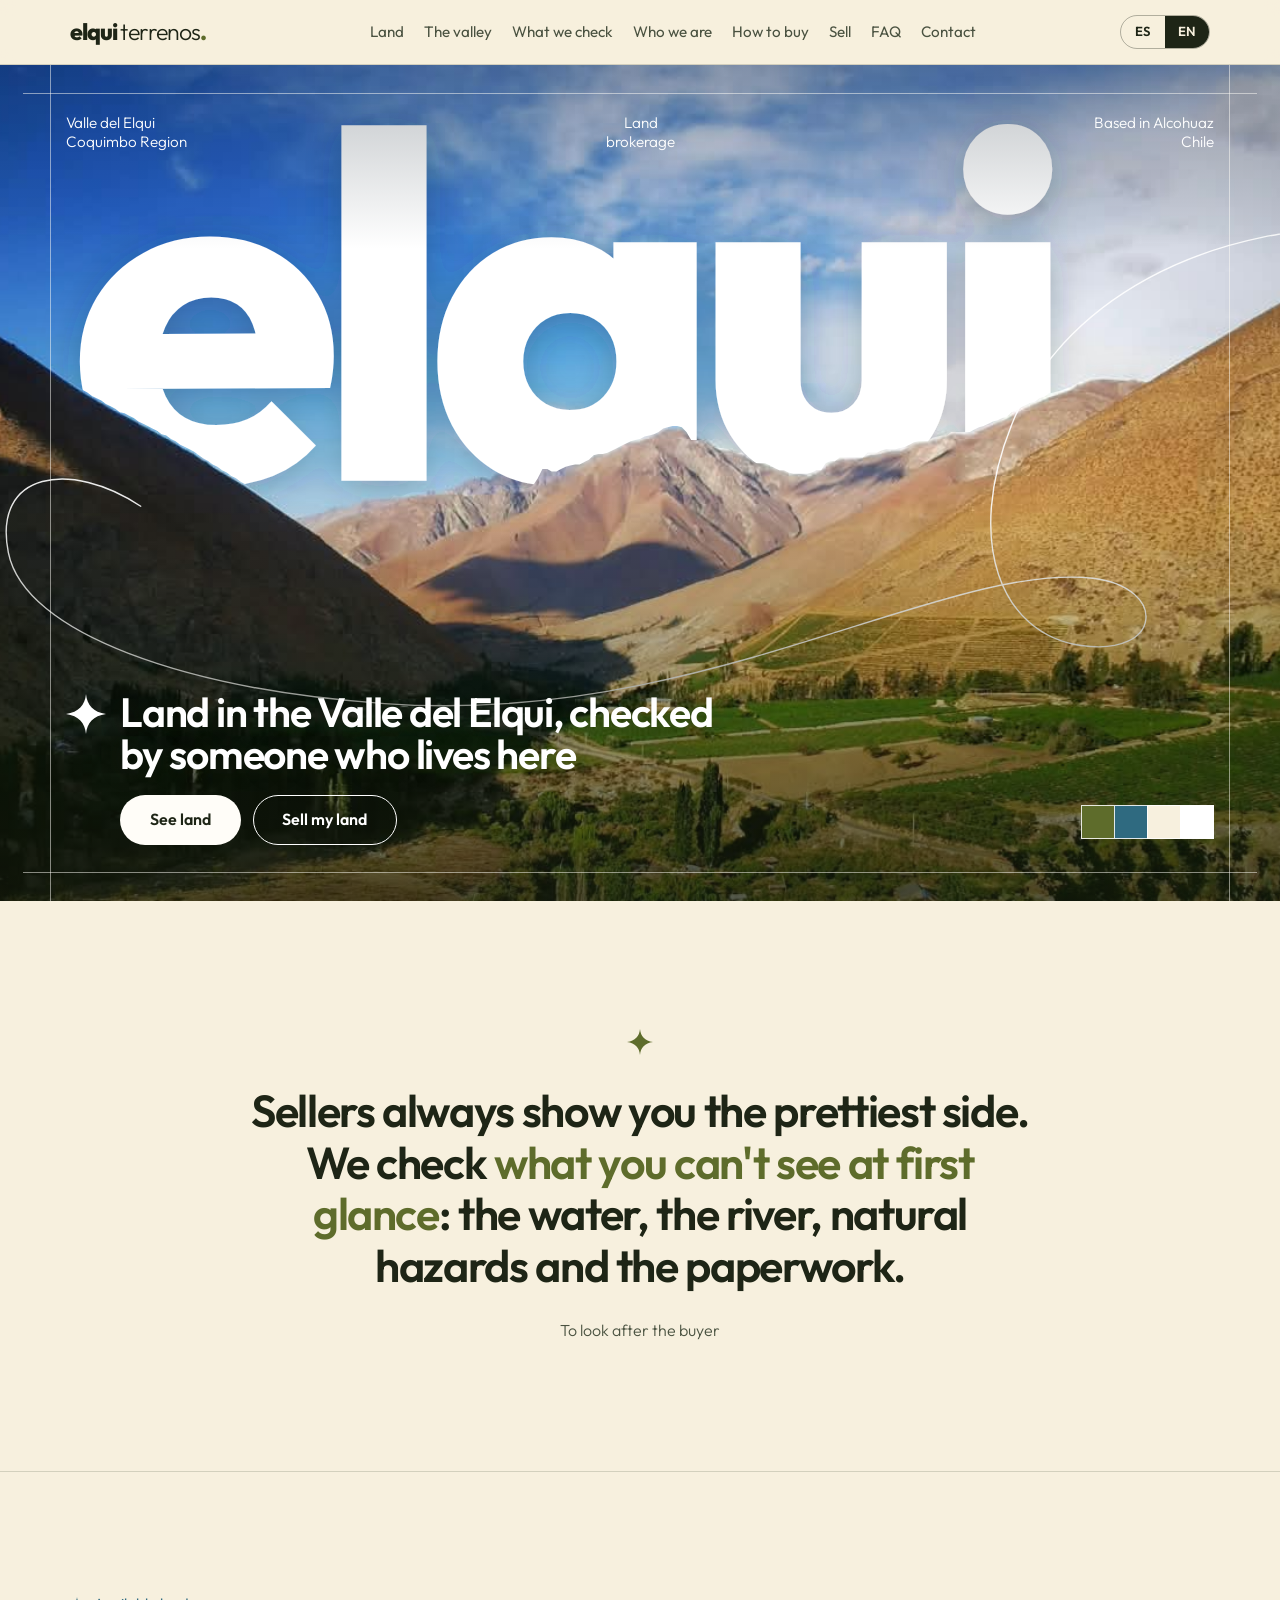
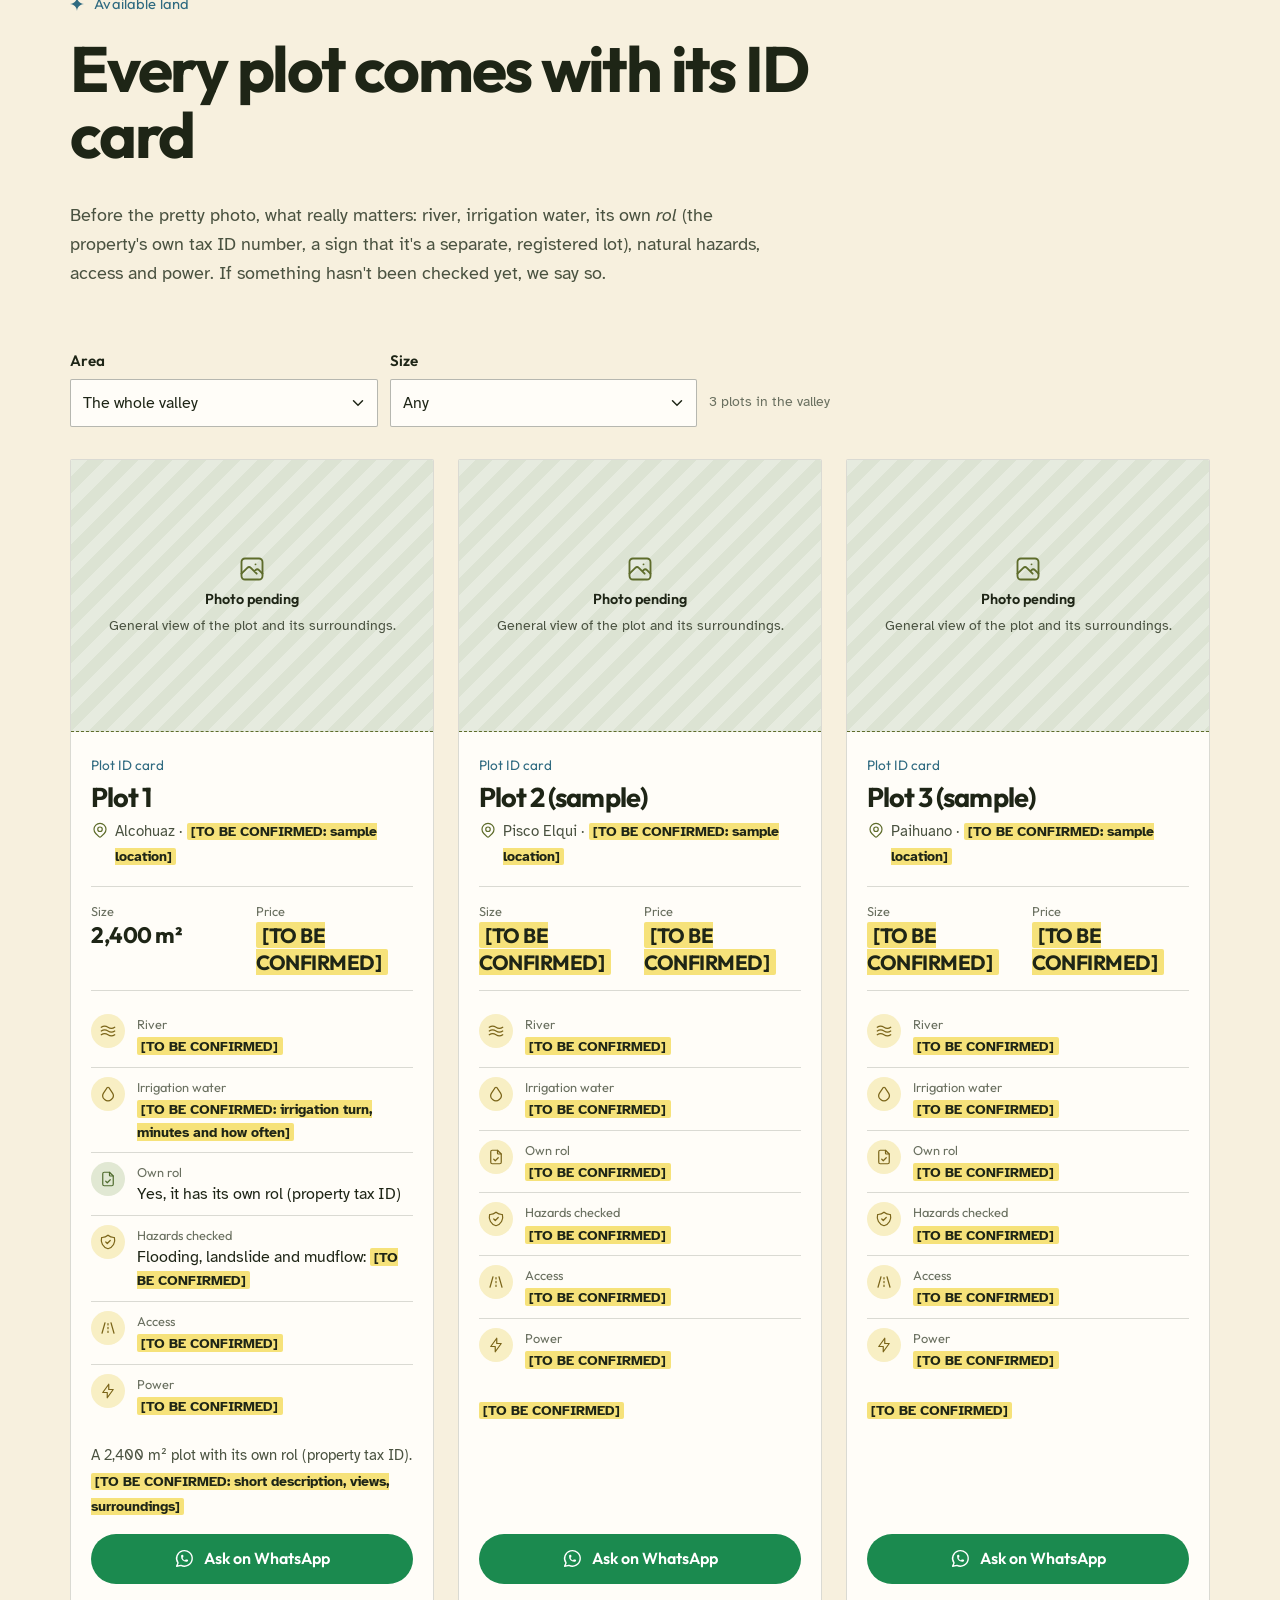
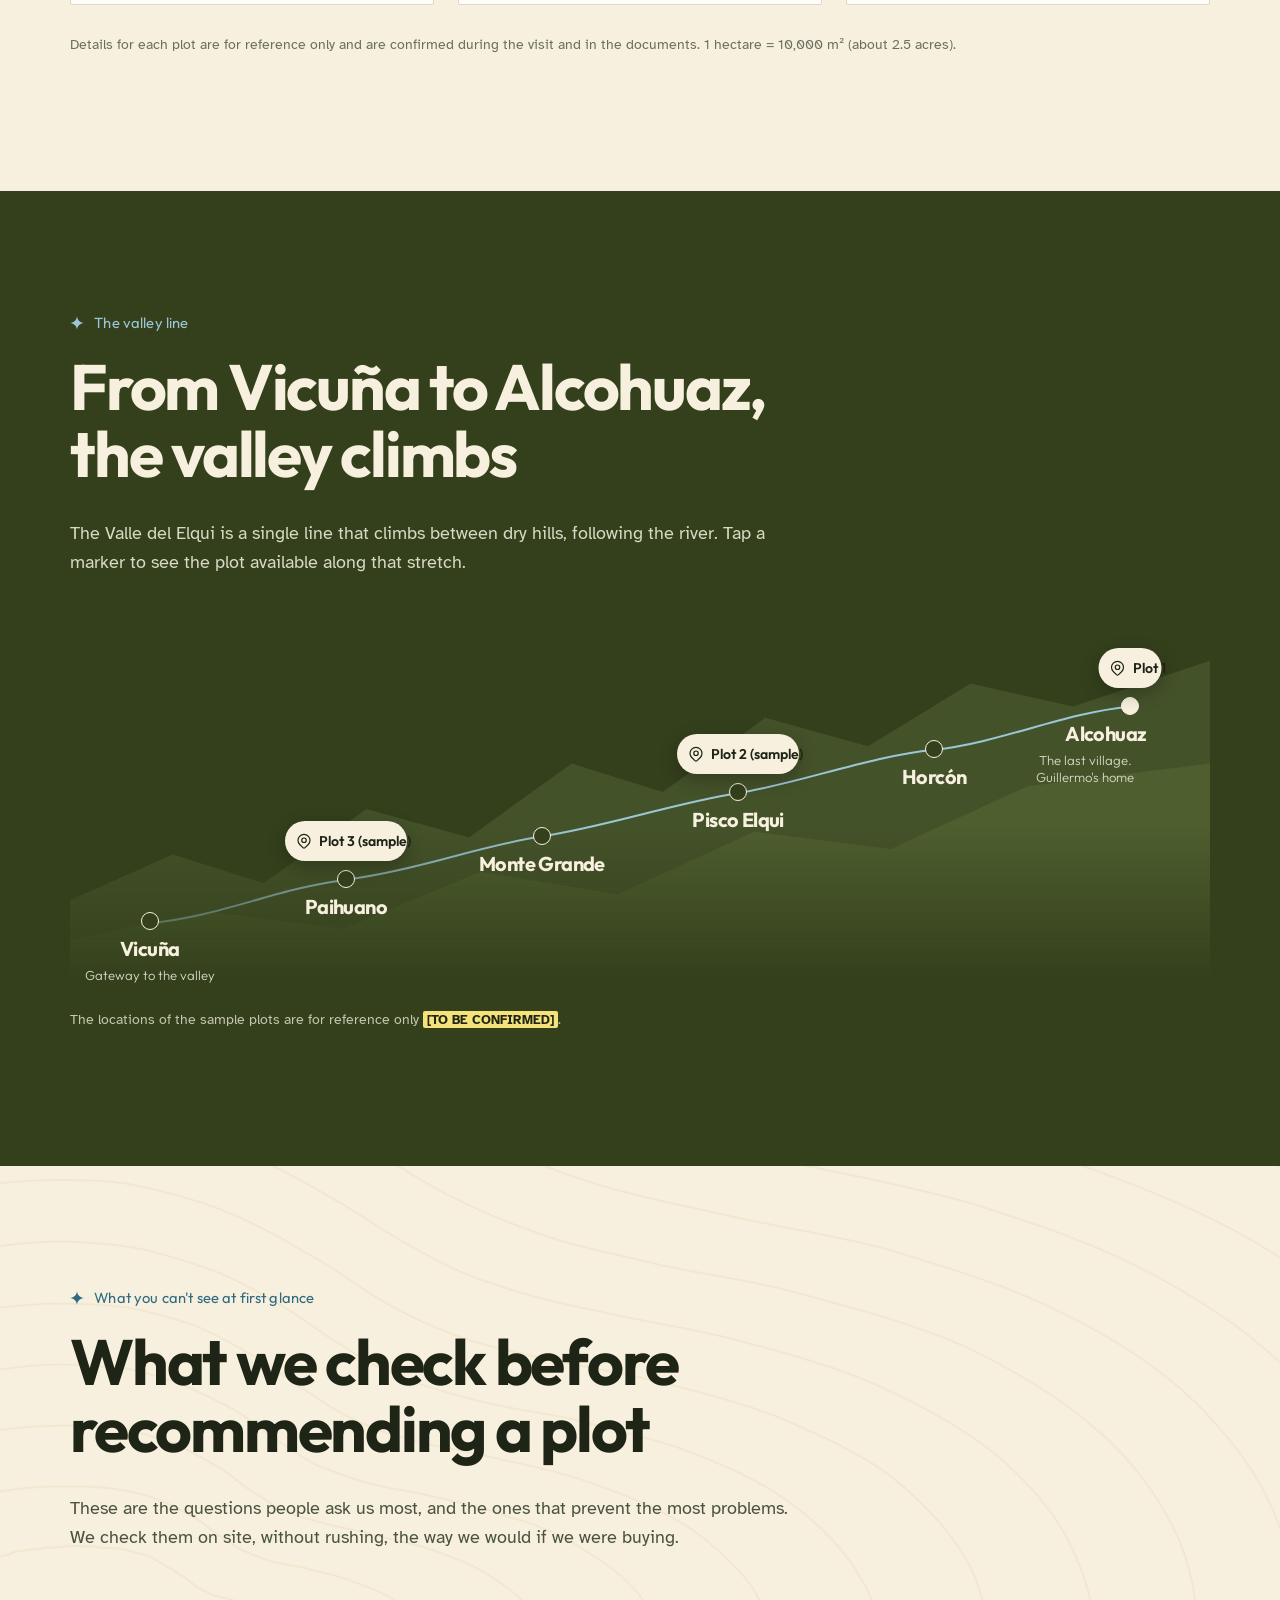
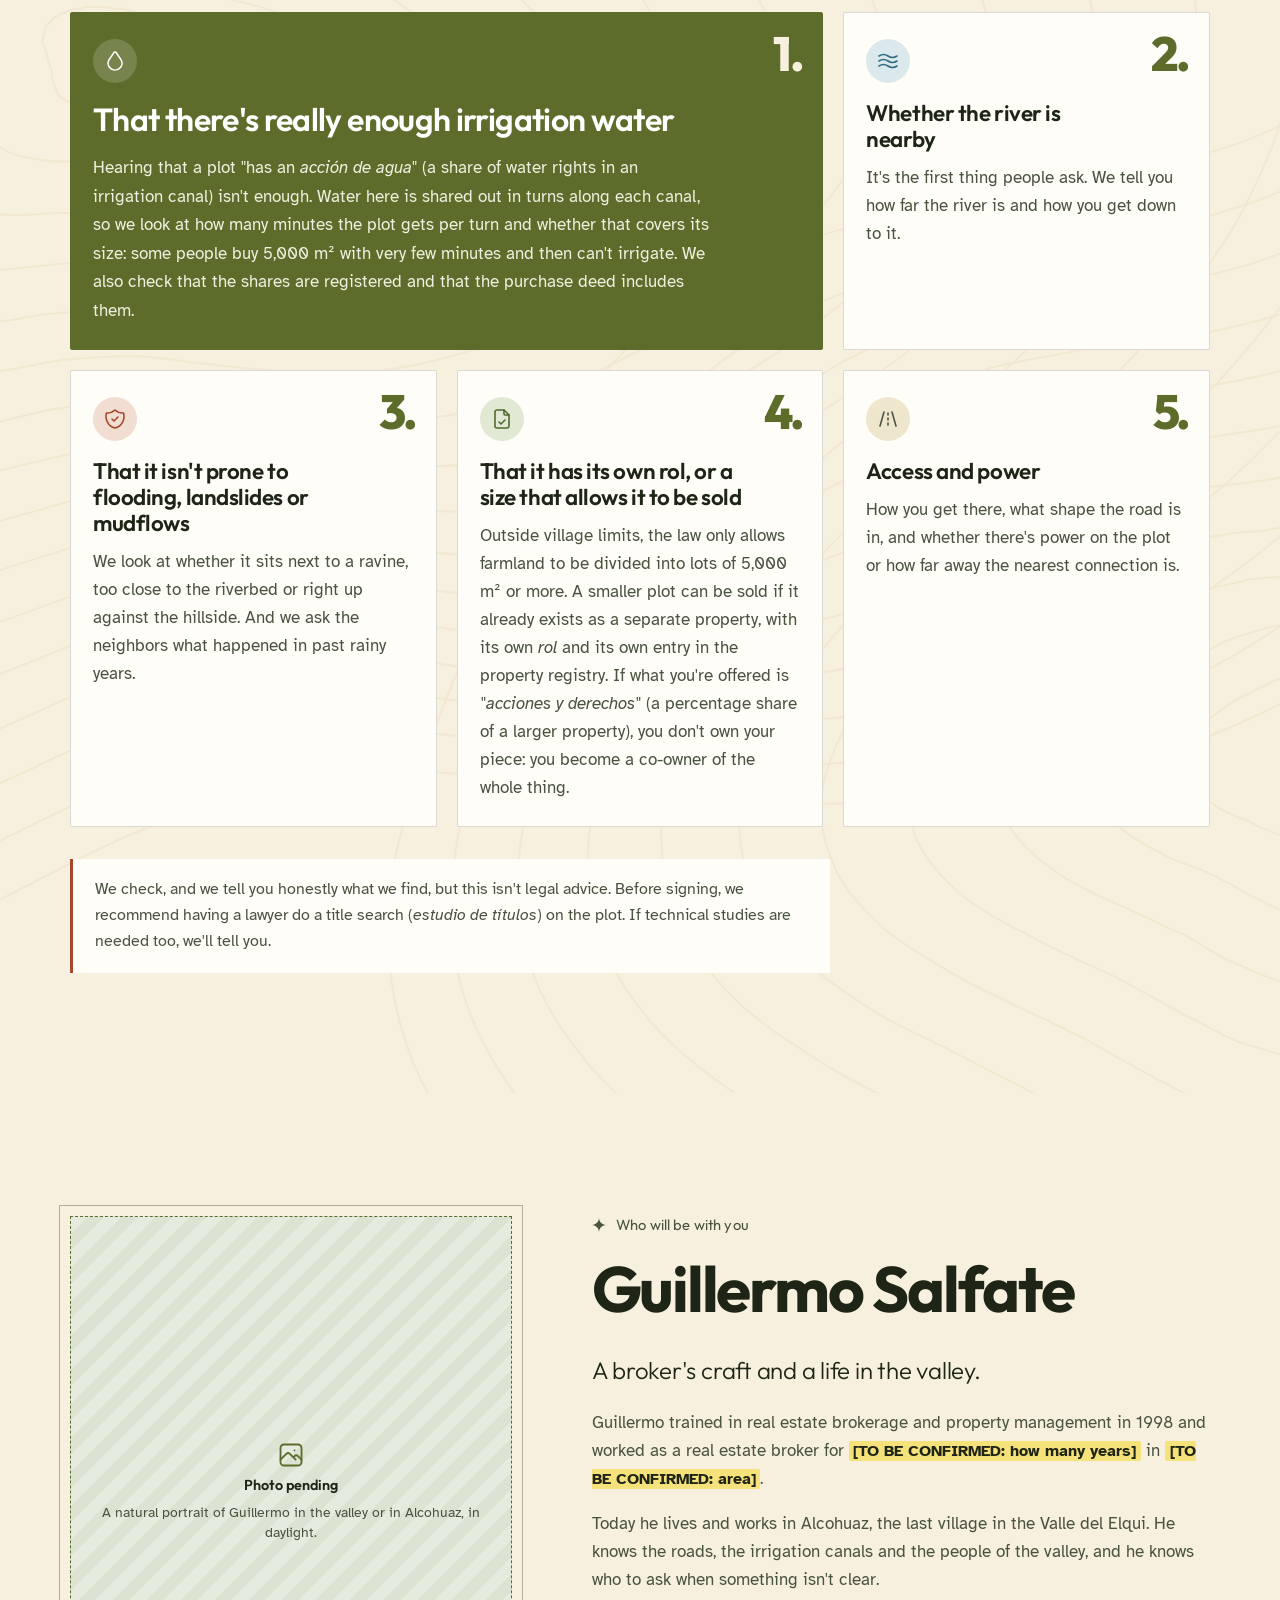
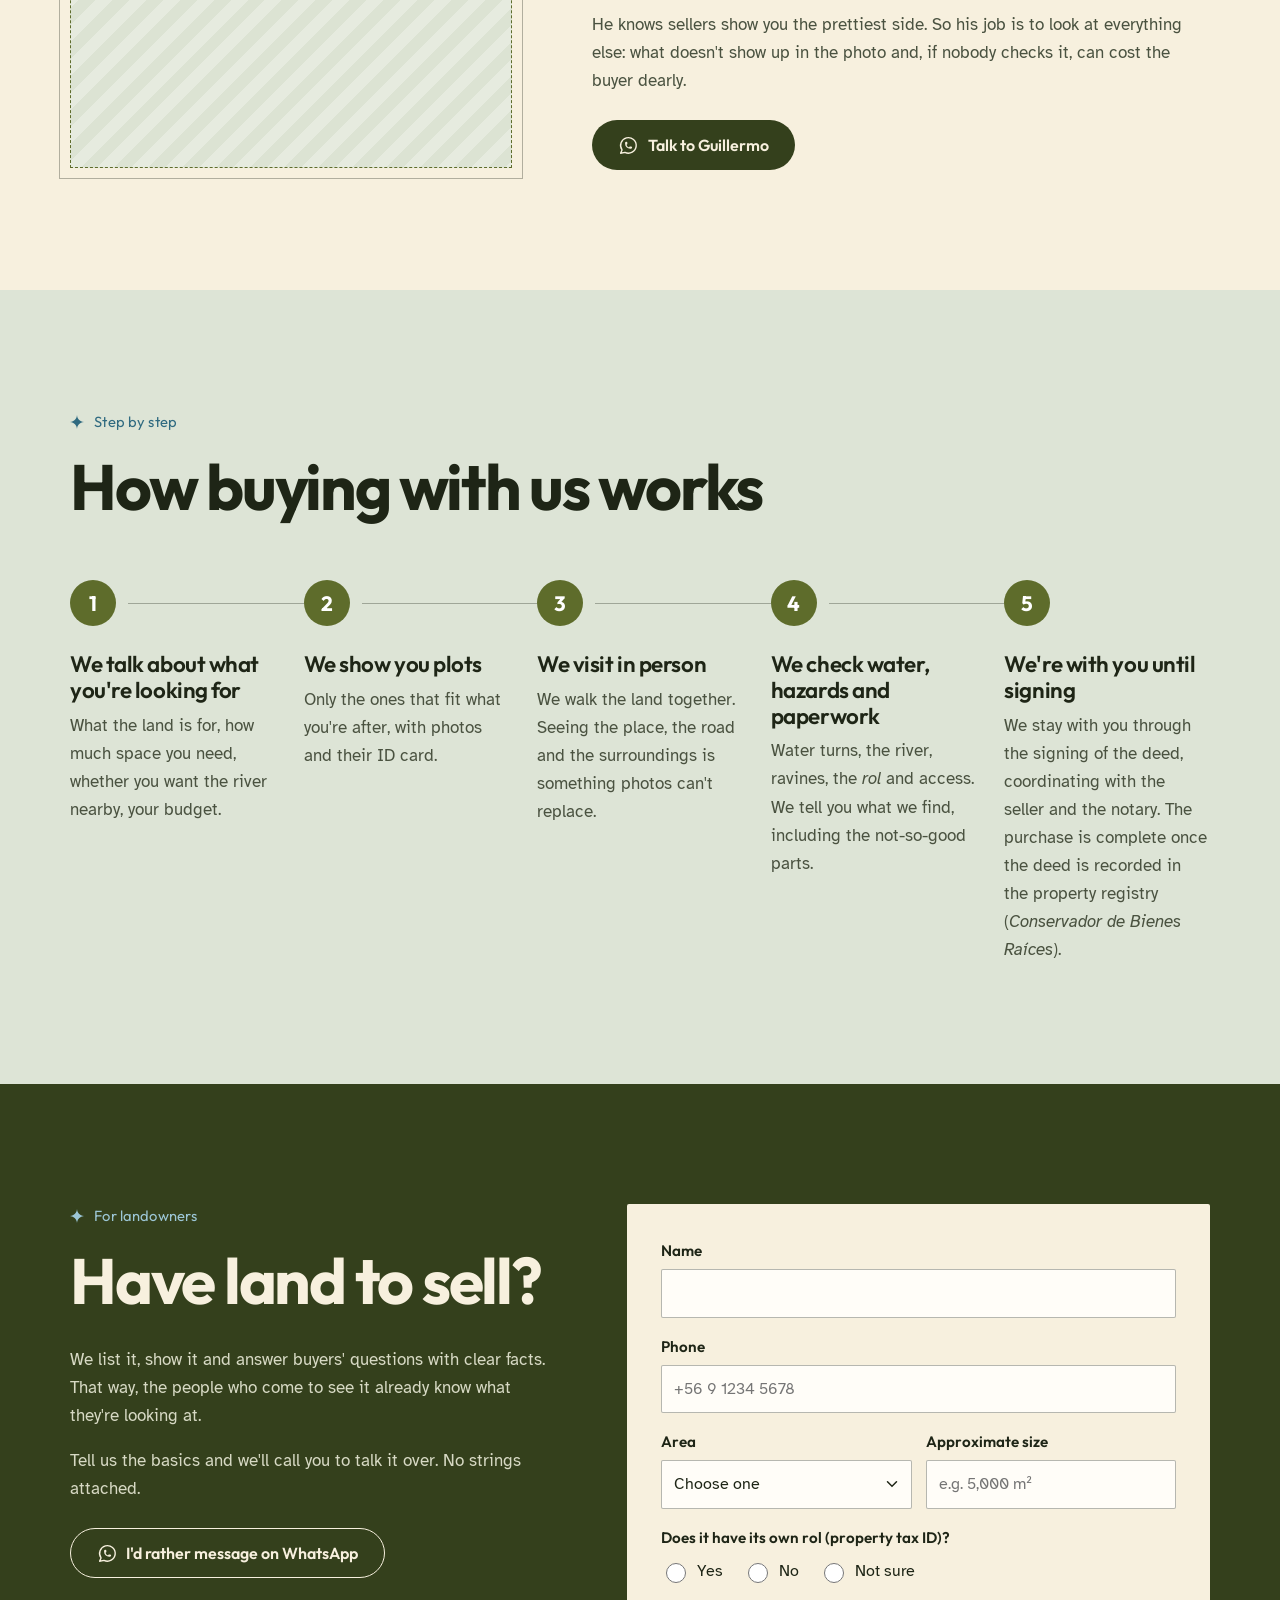
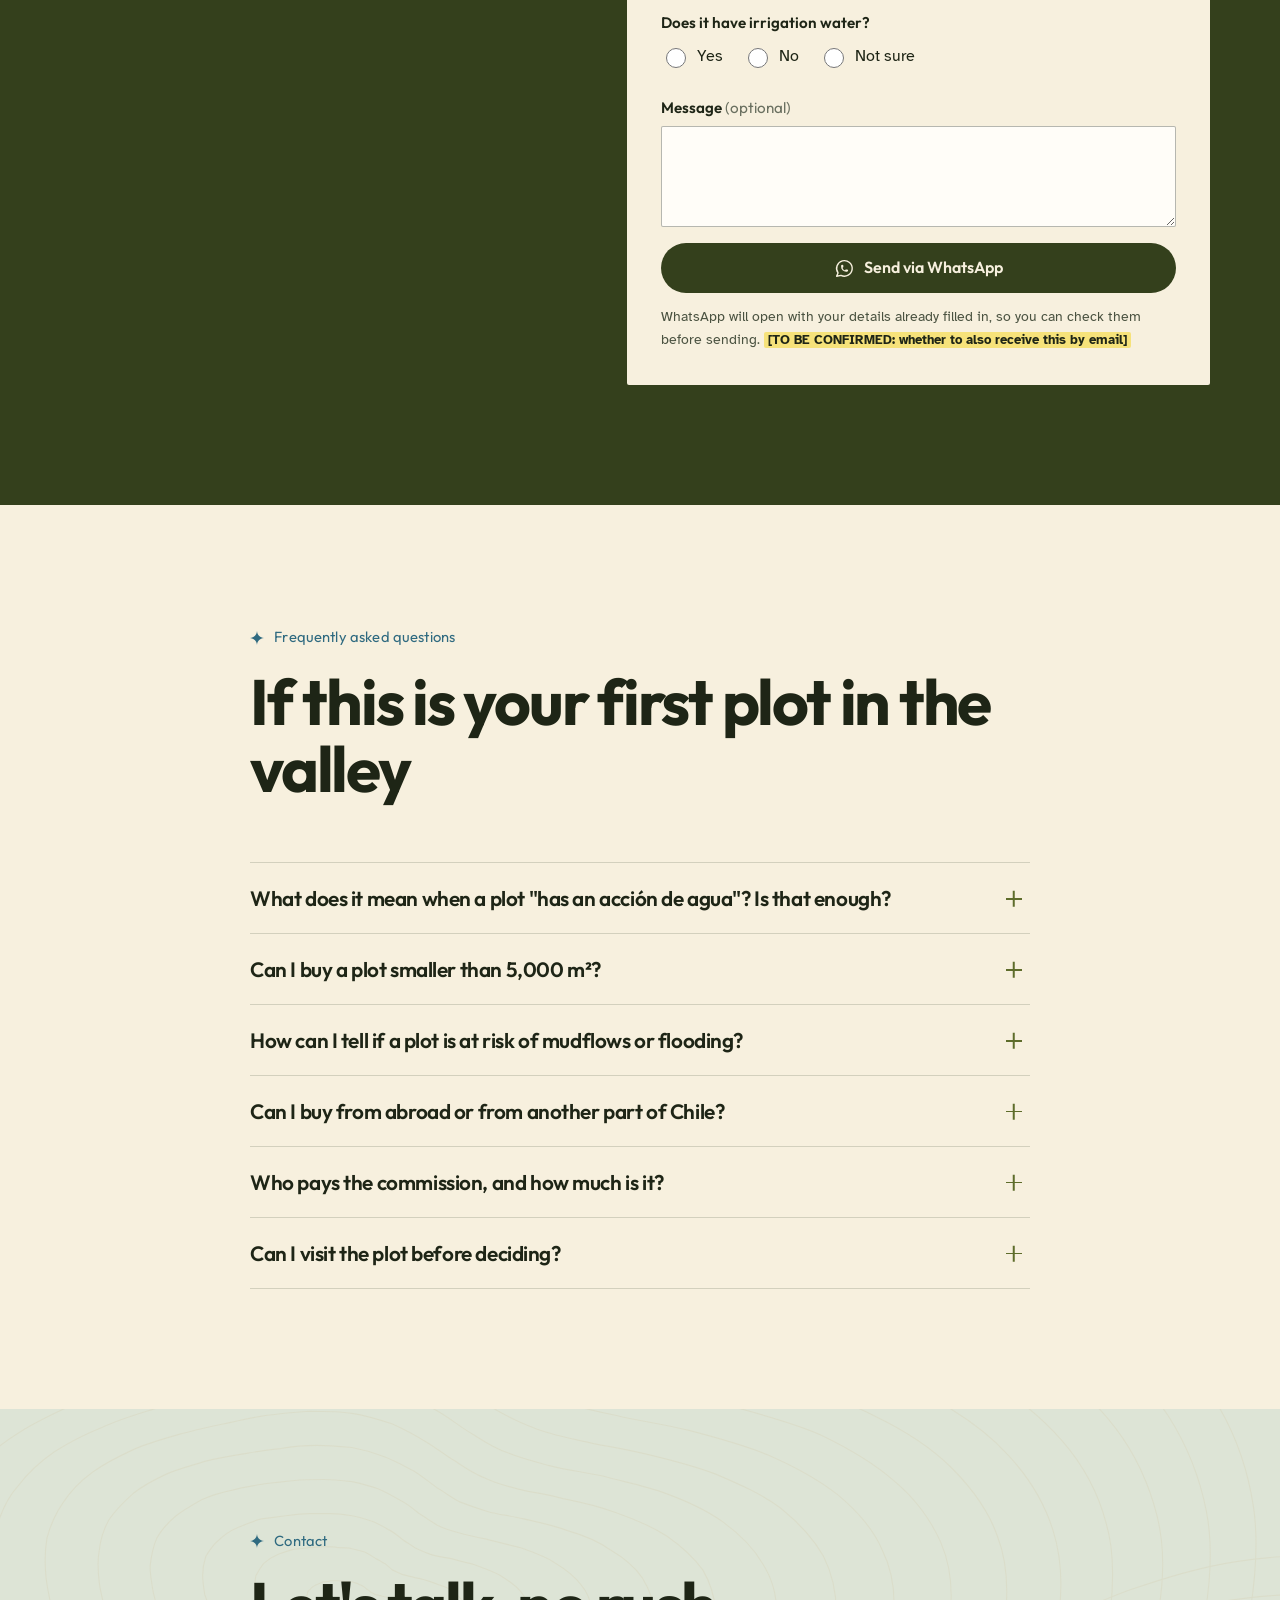
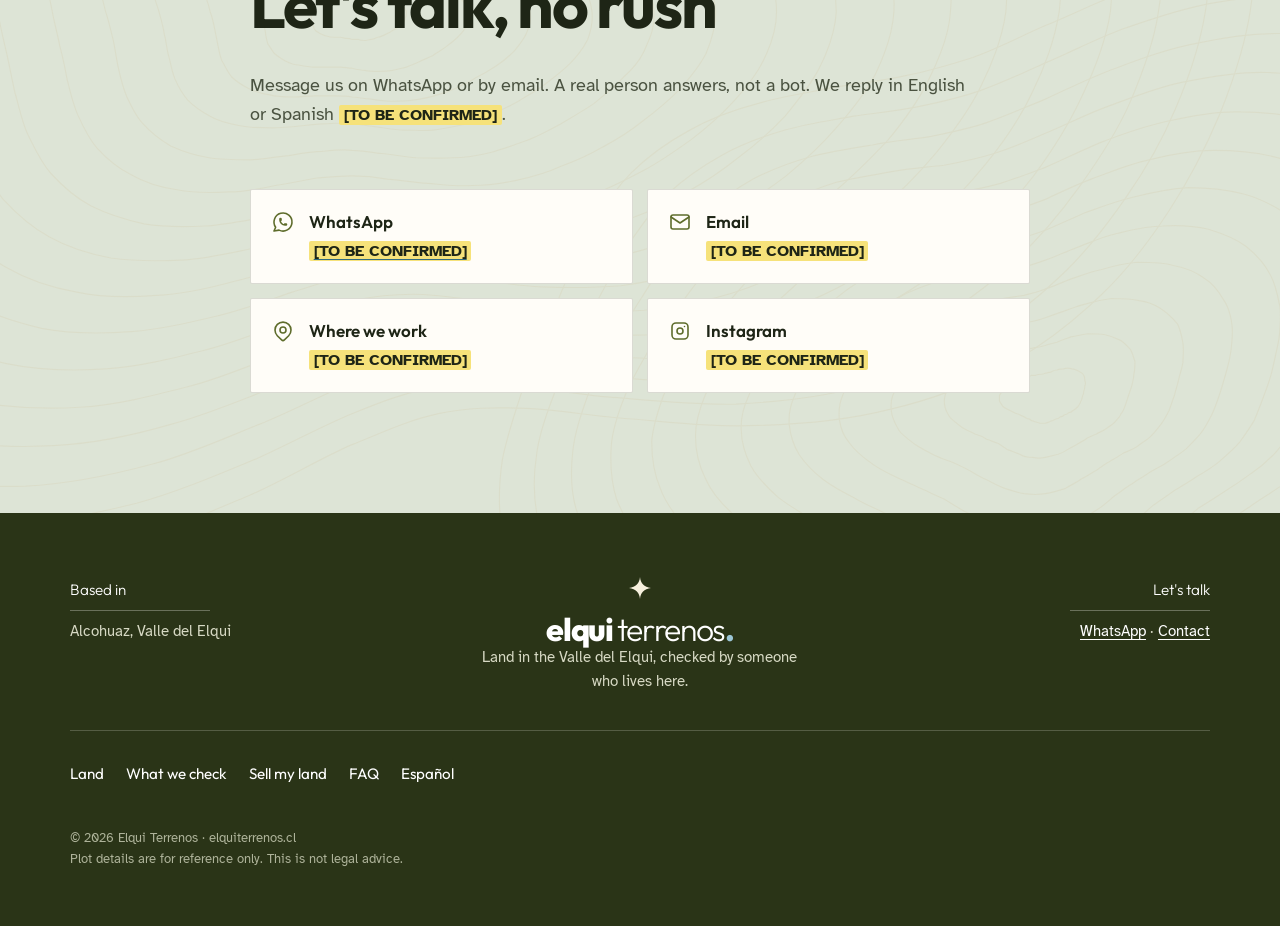
==== commit 1d66bfc7: "Rediseño estilo afiche con la foto del valle (Foto referencia 2) Portada con la foto real del Valle " ====
--- a/en/index.html
+++ b/en/index.html
@@ -11,7 +11,7 @@
   <link rel="alternate" hreflang="x-default" href="https://elquiterrenos.cl/">
   <!-- BORRADOR: quitar esta línea al publicar en elquiterrenos.cl, para que Google pueda mostrar la página -->
   <meta name="robots" content="noindex, nofollow">
-  <meta name="theme-color" content="#0F141C">
+  <meta name="theme-color" content="#6E8C82">
   <script>document.documentElement.classList.add("js")</script>
 
   <!-- Open Graph: how the link looks when shared on WhatsApp, Facebook, etc. -->
@@ -33,7 +33,7 @@
 
   <link rel="preconnect" href="https://fonts.googleapis.com">
   <link rel="preconnect" href="https://fonts.gstatic.com" crossorigin>
-  <link href="https://fonts.googleapis.com/css2?family=Atkinson+Hyperlegible:ital,wght@0,400;0,700;1,400&family=Noto+Serif+Display:wdth,wght@62.5,400;100,500&display=swap" rel="stylesheet">
+  <link href="https://fonts.googleapis.com/css2?family=Atkinson+Hyperlegible:ital,wght@0,400;0,700;1,400&family=Outfit:wght@300;400;600;700;800&display=swap" rel="stylesheet">
   <link rel="stylesheet" href="../css/styles.css">
 
   <!-- Datos estructurados para Google. Completar teléfono, correo e Instagram cuando estén confirmados. -->
@@ -83,6 +83,7 @@
       <symbol id="i-wa" viewBox="0 0 24 24"><path d="M3 21l1.65-3.8a9 9 0 1 1 3.4 2.9L3 21"/><path d="M9 10a.5.5 0 0 0 1 0V9a.5.5 0 0 0-1 0v1a5 5 0 0 0 5 5h1a.5.5 0 0 0 0-1h-1a.5.5 0 0 0 0 1"/></symbol>
       <symbol id="i-mail" viewBox="0 0 24 24"><path d="M3 7a2 2 0 0 1 2-2h14a2 2 0 0 1 2 2v10a2 2 0 0 1-2 2H5a2 2 0 0 1-2-2z"/><path d="M3 7l9 6 9-6"/></symbol>
       <symbol id="i-ig" viewBox="0 0 24 24"><path d="M4 8a4 4 0 0 1 4-4h8a4 4 0 0 1 4 4v8a4 4 0 0 1-4 4H8a4 4 0 0 1-4-4z"/><path d="M9 12a3 3 0 1 0 6 0 3 3 0 0 0-6 0M16.5 7.5v.01"/></symbol>
+      <symbol id="i-destello" viewBox="0 0 24 24"><path d="M12 0c.6 6.6 4.4 11 12 12-7.6 1-11.4 5.4-12 12-.6-6.6-4.4-11-12-12C7.6 11 11.4 6.6 12 0z"/></symbol>
       <symbol id="i-menu" viewBox="0 0 24 24"><path d="M4 6h16M4 12h16M4 18h16"/></symbol>
       <symbol id="i-x" viewBox="0 0 24 24"><path d="M18 6 6 18M6 6l12 12"/></symbol>
       <symbol id="i-flecha" viewBox="0 0 24 24"><path d="M5 12h14M13 18l6-6M13 6l6 6"/></symbol>
@@ -127,105 +128,54 @@
     <section class="hero" id="inicio" aria-labelledby="hero-titulo">
       <div class="hero__media">
         <!--
-          PORTADA ESTILO AFICHE: la palabra ELQUI queda detrás del cerro.
-          Hoy es una ilustración provisoria, generada con herramientas/generar-portada.js.
-          Cuando llegue la foto, se reemplaza por <picture> con ../img/hero-800.webp y ../img/hero-1600.webp
-          (sin loading="lazy"), más el cerro recortado en .webp con transparencia para el efecto de las letras.
+          PORTADA ESTILO AFICHE (ver "Foto referencia 2.jpg"): foto real del valle
+          (img/valle-elqui.jpg) con la palabra "elqui." en el cielo, detrás de los cerros.
+          Se genera con herramientas/generar-portada.js. Si se cambia la foto: primero
+          herramientas/trazar-cerros.ps1 (traza el borde de los cerros) y después el .js.
+          (La portada NO lleva loading="lazy": es lo primero que se ve.)
         -->
         <!-- PORTADA:INICIO (generado por herramientas/generar-portada.js) -->
-<svg class="portada__dibujo portada__dibujo--movil" viewBox="0 0 600 1100" preserveAspectRatio="xMidYMid slice" aria-hidden="true" focusable="false">
+<svg class="portada__dibujo portada__dibujo--movil" viewBox="300 80 680 1200" preserveAspectRatio="xMidYMid slice" aria-hidden="true" focusable="false">
 <defs>
-<linearGradient id="cielo-movil" x1="0" y1="0" x2="0" y2="1"><stop offset="0" stop-color="#0C111A"/><stop offset=".45" stop-color="#1B2230"/><stop offset=".7" stop-color="#40383A"/><stop offset="1" stop-color="#5A4636"/></linearGradient>
-<radialGradient id="sol-movil" cx=".78" cy=".34" r=".55"><stop offset="0" stop-color="#F6CF8A" stop-opacity=".85"/><stop offset=".35" stop-color="#D9A55B" stop-opacity=".35"/><stop offset="1" stop-color="#D9A55B" stop-opacity="0"/></radialGradient>
-<linearGradient id="letras-movil" x1="0" y1="0" x2="0" y2="1"><stop offset="0" stop-color="#F3EBDD" stop-opacity=".95"/><stop offset=".7" stop-color="#F3EBDD" stop-opacity=".75"/><stop offset="1" stop-color="#F3EBDD" stop-opacity=".2"/></linearGradient>
-<linearGradient id="sombra-movil" x1="0" y1="0" x2="1" y2="0"><stop offset="0" stop-color="#211C1A"/><stop offset="1" stop-color="#3A302A"/></linearGradient>
-<linearGradient id="luz-movil" gradientUnits="userSpaceOnUse" x1="300" y1="385" x2="390" y2="770"><stop offset="0" stop-color="#E2AC66"/><stop offset=".45" stop-color="#B57D43"/><stop offset="1" stop-color="#6A4529"/></linearGradient>
-<linearGradient id="pie-movil" x1="0" y1="0" x2="0" y2="1"><stop offset="0" stop-color="#17130F" stop-opacity="0"/><stop offset="1" stop-color="#17130F" stop-opacity=".85"/></linearGradient>
-<linearGradient id="bruma-movil" x1="0" y1="0" x2="0" y2="1"><stop offset="0" stop-color="#E9C48C" stop-opacity="0"/><stop offset=".5" stop-color="#E9C48C" stop-opacity=".32"/><stop offset="1" stop-color="#E9C48C" stop-opacity="0"/></linearGradient>
-<linearGradient id="medio-movil" x1="0" y1="0" x2="1" y2="0"><stop offset="0" stop-color="#2B2522"/><stop offset=".6" stop-color="#3A2F28"/><stop offset="1" stop-color="#6E4E33"/></linearGradient>
-<linearGradient id="oscuro-movil" x1="0" y1="0" x2="0" y2="1"><stop offset="0" stop-color="#0F141C" stop-opacity="0"/><stop offset="1" stop-color="#0F141C"/></linearGradient>
+<clipPath id="cerros-movil"><path d="M0 372L4 374L8 374L12 377L16 380L20 382L24 385L28 387L32 389L36 392L40 394L44 396L48 399L52 400L56 403L60 405L64 407L68 409L72 412L76 415L80 417L84 419L88 422L92 424L96 427L100 428L104 432L108 434L112 437L116 440L120 442L124 445L128 448L132 451L136 453L140 457L144 460L148 462L152 465L156 467L160 470L164 472L168 475L172 477L176 479L180 482L184 484L188 486L192 489L196 490L200 492L204 494L208 497L212 499L216 501L220 503L224 505L228 508L232 509L236 512L240 514L244 517L248 519L252 521L256 523L260 526L264 529L268 531L272 534L276 536L280 539L284 541L288 544L292 546L296 549L300 551L304 554L308 556L312 559L316 562L320 564L324 567L328 570L332 573L336 576L340 578L344 579L348 582L352 585L356 585L360 585L364 584L368 582L372 581L376 580L380 578L384 576L388 576L392 576L396 573L400 573L404 568L408 567L412 566L416 566L420 566L424 565L428 561L432 561L436 561L440 559L444 558L448 558L452 558L456 557L460 557L464 557L468 557L472 557L476 557L480 557L484 556L488 557L492 556L496 556L500 556L504 549L508 549L512 555L516 552L520 552L524 555L528 555L532 554L536 554L540 555L544 554L548 552L552 546L556 538L560 538L564 540L568 540L572 538L576 536L580 535L584 534L588 534L592 532L596 530L600 526L604 525L608 525L612 524L616 522L620 520L624 518L628 516L632 514L636 513L640 512L644 510L648 509L652 508L656 506L660 503L664 502L668 501L672 501L676 502L680 506L684 513L688 513L692 513L696 514L700 518L704 519L708 520L712 520L716 521L720 523L724 524L728 524L732 527L736 530L740 533L744 533L748 533L752 535L756 537L760 539L764 539L768 541L772 542L776 542L780 542L784 542L788 541L792 539L796 539L800 533L804 531L808 531L812 528L816 528L820 528L824 528L828 528L832 528L836 524L840 524L844 524L848 522L852 521L856 521L860 521L864 520L868 519L872 517L876 515L880 514L884 514L888 514L892 511L896 510L900 509L904 509L908 506L912 506L916 506L920 506L924 506L928 504L932 502L936 501L940 499L944 497L948 496L952 494L956 493L960 489L964 488L968 485L972 483L976 481L980 480L984 477L988 476L992 473L996 472L1000 471L1004 470L1008 468L1012 467L1016 464L1020 463L1024 461L1028 459L1032 459L1036 458L1040 458L1044 458L1048 459L1052 459L1056 459L1060 459L1064 460L1068 460L1072 460L1076 460L1080 458L1084 456L1088 453L1092 451L1096 448L1100 446L1104 443L1108 441L1112 439L1116 436L1120 434L1124 431L1128 429L1132 426L1136 424L1140 422L1144 419L1148 417L1152 414L1156 412L1160 409L1164 407L1168 405L1172 403L1176 400L1180 398L1184 396L1188 393L1192 391L1196 389L1200 387L1204 384L1208 382L1212 380L1216 378L1220 376L1224 374L1228 372L1232 370L1236 368L1240 366L1244 364L1248 361L1252 360L1256 358L1260 357L1264 349L1268 348L1272 348L1276 346L1280 346L1280 1280L0 1280Z"/></clipPath>
+<filter id="sombra-movil" x="-10%" y="-20%" width="120%" height="140%"><feDropShadow dx="0" dy="2.7840000000000003" stdDeviation="9.28" flood-color="#14303D" flood-opacity=".28"/></filter>
 </defs>
-<rect width="600" height="1100" fill="url(#cielo-movil)"/>
-<g fill="#F3EBDD"><circle cx="414" cy="187" r="0.8" opacity="0.62"/><circle cx="51" cy="143" r="1.4" opacity="0.52"/><circle cx="543" cy="56" r="1.5" opacity="0.69"/><circle cx="396" cy="3" r="1.1" opacity="0.43"/><circle cx="538" cy="70" r="1.4" opacity="0.68"/><circle cx="152" cy="5" r="1.5" opacity="0.37"/><circle cx="164" cy="30" r="1.1" opacity="0.84"/><circle cx="147" cy="20" r="1.5" opacity="0.44"/><circle cx="245" cy="239" r="0.9" opacity="0.48"/><circle cx="130" cy="210" r="1.4" opacity="0.78"/><circle cx="307" cy="195" r="1.3" opacity="0.33"/><circle cx="382" cy="140" r="0.9" opacity="0.72"/><circle cx="366" cy="2" r="1.6" opacity="0.45"/><circle cx="210" cy="212" r="0.9" opacity="0.36"/><circle cx="500" cy="67" r="1.7" opacity="0.26"/><circle cx="211" cy="184" r="0.9" opacity="0.65"/><circle cx="46" cy="19" r="1.4" opacity="0.56"/><circle cx="152" cy="225" r="0.7" opacity="0.69"/><circle cx="572" cy="69" r="1.2" opacity="0.76"/><circle cx="508" cy="140" r="1.7" opacity="0.67"/><circle cx="324" cy="27" r="0.9" opacity="0.57"/><circle cx="93" cy="61" r="1.4" opacity="0.33"/><circle cx="48" cy="79" r="1.5" opacity="0.64"/><circle cx="248" cy="24" r="0.9" opacity="0.82"/><circle cx="196" cy="170" r="1.4" opacity="0.31"/><circle cx="470" cy="225" r="1.3" opacity="0.32"/><circle cx="217" cy="98" r="0.7" opacity="0.50"/><circle cx="551" cy="75" r="1.4" opacity="0.28"/><circle cx="490" cy="24" r="1.2" opacity="0.75"/><circle cx="126" cy="144" r="0.7" opacity="0.47"/><circle cx="398" cy="62" r="1.3" opacity="0.39"/><circle cx="152" cy="238" r="1.3" opacity="0.52"/><circle cx="445" cy="9" r="1.3" opacity="0.64"/><circle cx="12" cy="35" r="1.0" opacity="0.45"/><circle cx="385" cy="230" r="1.3" opacity="0.77"/><circle cx="464" cy="69" r="0.7" opacity="0.35"/></g>
-<rect width="600" height="1100" fill="url(#sol-movil)"/>
-<text class="portada__palabra" x="300" y="520" text-anchor="middle" font-size="230" textLength="500" lengthAdjust="spacingAndGlyphs" fill="url(#letras-movil)">ELQUI</text>
-<path d="M-20 520L-15 516L-9 508L-6 504L-1 501L3 501L8 503L10 502L15 497L21 495L27 495L32 500L37 501L42 500L49 501L55 498L60 500L66 500L73 500L79 501L84 502L87 501L92 504L97 509L102 514L106 515L111 516L116 521L123 523L128 524L132 528L137 534L140 540L143 539L147 541L151 537L154 534L159 527L164 524L168 520L173 519L177 519L180 522L185 523L189 521L195 516L200 516L205 517L210 515L215 523L219 527L225 531L232 533L237 541L244 545L250 547L255 551L262 552L269 551L275 558L281 560L284 558L289 561L294 562L300 560L307 558L314 552L320 549L327 549L333 541L338 535L343 529L349 525L354 524L359 527L365 526L370 528L377 523L382 520L385 518L390 520L397 520L402 519L407 518L413 517L417 520L421 525L427 526L433 524L437 527L442 531L446 534L450 535L456 538L462 542L467 542L470 545L475 543L480 544L484 545L488 548L491 545L492 545L496 539L500 537L507 533L511 530L517 526L522 521L528 515L532 512L537 506L540 500L545 503L551 507L555 508L561 513L565 512L571 514L578 514L584 512L588 513L591 518L596 520L600 517L605 517L611 517L616 522L620 525L620 1100L-20 1100Z" fill="#3B3A40" fill-opacity=".92"/>
-<path d="M-20 640L-14 634L-11 631L-5 625L-2 621L5 622L10 619L16 616L25 617L32 609L37 601L42 597L46 599L54 591L59 586L63 589L70 590L75 581L81 579L88 575L92 563L100 557L106 560L109 564L113 560L118 557L122 549L128 541L133 543L135 539L138 536L143 531L150 520L153 517L160 522L167 520L171 515L176 512L181 502L189 500L193 487L195 485L201 489L206 482L211 478L211 468L213 457L215 449L220 450L223 446L227 447L230 445L233 439L235 431L239 427L245 422L250 419L257 413L260 411L266 397L272 388L281 386L288 389L294 388L300 385L303 391L309 405L313 411L319 411L322 412L327 406L328 407L333 405L336 407L337 405L341 401L344 406L344 418L348 425L353 423L360 430L364 429L369 436L376 442L380 445L384 449L385 450L391 463L395 471L400 474L406 473L408 470L413 473L416 470L422 464L424 468L430 470L439 477L443 478L450 483L456 481L460 494L467 506L471 508L473 515L482 518L488 529L496 533L501 538L508 543L511 539L515 539L520 540L525 534L530 536L537 527L546 527L552 540L561 545L568 545L574 545L578 554L585 555L586 570L592 579L596 578L603 587L611 587L620 590L620 1100L-20 1100Z" fill="url(#sombra-movil)"/>
-<path d="M300 385L303 391L309 405L313 411L319 411L322 412L327 406L328 407L333 405L336 407L337 405L341 401L344 406L344 418L348 425L353 423L360 430L364 429L369 436L376 442L380 445L384 449L385 450L391 463L395 471L400 474L406 473L408 470L413 473L416 470L422 464L424 468L430 470L439 477L443 478L450 483L456 481L460 494L467 506L471 508L473 515L482 518L488 529L496 533L501 538L508 543L511 539L515 539L520 540L525 534L530 536L537 527L546 527L552 540L561 545L568 545L574 545L578 554L585 555L586 570L592 579L596 578L603 587L611 587L620 590L620 1100L221 1100L221 900L227 836L240 771L247 707L261 643L276 578L275 514L291 449L300 385Z" fill="url(#luz-movil)"/>
-<path d="M211 482L209 506L197 530L205 554L204 578L204 602M54 595L55 615L46 635L34 655L40 675L39 695L48 715M235 435L241 455L235 475L240 495L240 515L250 535L252 555M5 626L-0 641L13 656L21 671L18 686L25 701L15 716L11 731L17 746M5 626L5 650L16 674L19 698L24 722L33 746M176 516L164 533L160 550L161 567L171 584L168 602L167 619L167 636M171 519L181 534L186 549L182 564L188 579L194 594L193 609L207 624L219 639" fill="none" stroke="#55473C" stroke-opacity=".35" stroke-width="1.4" stroke-linecap="round"/>
-<path d="M360 434L349 449L359 464L366 479L371 494L364 509L377 524L366 539L370 554M501 542L495 559L508 576L501 594L508 611L513 628L509 645L510 662M574 549L573 564L584 579L575 594L580 609L575 624L562 639L573 654L564 669M450 487L437 507L447 527L453 547L444 567L431 587L431 607M385 454L379 471L380 489L394 506L396 523L386 540L386 557L381 574M450 487L452 502L456 517L457 532L461 547L461 562L452 577L464 592L467 607M482 522L487 539L502 557L514 574L500 591L507 608L495 625L500 642" fill="none" stroke="#7A522D" stroke-opacity=".4" stroke-width="1.4" stroke-linecap="round"/>
-<path d="M-20 640L-14 634L-11 631L-5 625L-2 621L5 622L10 619L16 616L25 617L32 609L37 601L42 597L46 599L54 591L59 586L63 589L70 590L75 581L81 579L88 575L92 563L100 557L106 560L109 564L113 560L118 557L122 549L128 541L133 543L135 539L138 536L143 531L150 520L153 517L160 522L167 520L171 515L176 512L181 502L189 500L193 487L195 485L201 489L206 482L211 478L211 468L213 457L215 449L220 450L223 446L227 447L230 445L233 439L235 431L239 427L245 422L250 419L257 413L260 411L266 397L272 388L281 386L288 389L294 388L300 385L303 391L309 405L313 411L319 411L322 412L327 406L328 407L333 405L336 407L337 405L341 401L344 406L344 418L348 425L353 423L360 430L364 429L369 436L376 442L380 445L384 449L385 450L391 463L395 471L400 474L406 473L408 470L413 473L416 470L422 464L424 468L430 470L439 477L443 478L450 483L456 481L460 494L467 506L471 508L473 515L482 518L488 529L496 533L501 538L508 543L511 539L515 539L520 540L525 534L530 536L537 527L546 527L552 540L561 545L568 545L574 545L578 554L585 555L586 570L592 579L596 578L603 587L611 587L620 590L620 1100L-20 1100Z" fill="url(#pie-movil)"/>
-<path d="M300 385L303 391L309 405L313 411L319 411L322 412L327 406L328 407L333 405L336 407L337 405L341 401L344 406L344 418L348 425L353 423L360 430L364 429L369 436L376 442L380 445L384 449L385 450L391 463L395 471L400 474L406 473L408 470L413 473L416 470L422 464L424 468L430 470L439 477L443 478L450 483L456 481L460 494L467 506L471 508L473 515L482 518L488 529L496 533L501 538L508 543L511 539L515 539L520 540L525 534L530 536L537 527L546 527L552 540L561 545L568 545L574 545L578 554L585 555L586 570L592 579L596 578L603 587L611 587L620 590" fill="none" stroke="#F1C98A" stroke-opacity=".55" stroke-width="1.6"/>
-<rect y="560" width="600" height="160" fill="url(#bruma-movil)"/>
-<path d="M-20 700L-14 699L-7 701L-2 707L3 709L6 707L11 708L16 706L20 703L25 697L30 693L37 688L44 681L49 681L54 680L57 673L60 670L63 675L67 675L71 679L77 684L80 685L84 691L88 690L93 689L98 685L103 688L108 687L113 689L120 691L128 692L133 690L140 690L145 686L149 685L152 685L158 685L162 686L169 684L174 679L181 673L187 673L193 667L198 667L204 667L210 661L215 654L224 654L230 650L234 655L240 661L245 665L249 672L254 677L259 683L265 684L270 687L278 691L284 693L289 690L295 690L300 692L307 690L314 692L320 690L327 685L332 683L338 679L347 680L352 682L356 681L361 681L367 675L373 673L377 669L383 667L387 668L393 662L398 659L405 659L410 660L416 667L422 673L427 678L430 681L435 678L441 678L449 681L456 686L463 686L468 682L475 682L481 680L486 683L489 684L495 687L500 690L506 691L511 688L518 687L526 687L533 684L543 687L549 687L556 681L565 682L572 678L582 669L590 665L597 663L604 656L612 654L620 655L620 1100L-20 1100Z" fill="url(#medio-movil)"/>
-<path d="M-20 700L-14 699L-7 701L-2 707L3 709L6 707L11 708L16 706L20 703L25 697L30 693L37 688L44 681L49 681L54 680L57 673L60 670L63 675L67 675L71 679L77 684L80 685L84 691L88 690L93 689L98 685L103 688L108 687L113 689L120 691L128 692L133 690L140 690L145 686L149 685L152 685L158 685L162 686L169 684L174 679L181 673L187 673L193 667L198 667L204 667L210 661L215 654L224 654L230 650L234 655L240 661L245 665L249 672L254 677L259 683L265 684L270 687L278 691L284 693L289 690L295 690L300 692L307 690L314 692L320 690L327 685L332 683L338 679L347 680L352 682L356 681L361 681L367 675L373 673L377 669L383 667L387 668L393 662L398 659L405 659L410 660L416 667L422 673L427 678L430 681L435 678L441 678L449 681L456 686L463 686L468 682L475 682L481 680L486 683L489 684L495 687L500 690L506 691L511 688L518 687L526 687L533 684L543 687L549 687L556 681L565 682L572 678L582 669L590 665L597 663L604 656L612 654L620 655" fill="none" stroke="#E2B06A" stroke-opacity=".35" stroke-width="1.2"/>
-<clipPath id="valle-movil"><path d="M-20 711L5 711L30 709L56 709L80 708L106 705L130 705L154 702L180 701L204 704L226 705L249 705L272 707L294 709L316 708L338 707L360 709L393 707L425 705L457 703L488 701L522 699L555 700L587 700L620 699L620 810L-20 810Z"/></clipPath>
-<g clip-path="url(#valle-movil)">
-<rect y="685" width="600" height="125" fill="#232B1D"/>
-<path d="M55 705L-191 770M68 705L-164 770M82 705L-136 770M95 705L-109 770M109 705L-82 770M123 705L-55 770M136 705L-27 770M150 705L0 770M164 705L27 770M177 705L55 770M191 705L82 770M205 705L109 770M218 705L136 770M232 705L164 770M245 705L191 770M259 705L218 770M273 705L245 770M286 705L273 770M300 705L300 770M314 705L327 770M327 705L355 770M341 705L382 770M355 705L409 770M368 705L436 770M382 705L464 770M395 705L491 770M409 705L518 770M423 705L545 770M436 705L573 770M450 705L600 770M464 705L627 770M477 705L655 770M491 705L682 770M505 705L709 770M518 705L736 770M532 705L764 770M545 705L791 770" stroke="#4F6239" stroke-opacity=".5" stroke-width="1.4"/>
-<rect y="685" width="600" height="125" fill="url(#bruma-movil)" opacity=".5"/>
-</g>
-<path d="M-10 760C120 748 210 735 300 728S480 712 610 700" fill="none" stroke="#A8CBCC" stroke-opacity=".45" stroke-width="2" stroke-linecap="round"/>
-<path d="M-20 760L-9 761L1 762L12 755L23 753L31 750L41 745L51 743L60 745L70 751L77 755L86 753L96 758L105 756L115 762L122 764L130 770L139 774L148 783L158 792L168 795L176 800L183 806L192 810L200 820L207 827L215 834L226 844L234 849L240 857L246 858L252 870L260 880L268 890L277 898L283 910L291 925L301 936L308 945L318 950L330 960L343 977L354 995L367 1011L378 1031L389 1050L400 1067L410 1091L420 1110L420 1100L-20 1100Z" fill="#14110E"/>
-<path d="M620 780L611 787L603 792L594 790L586 793L579 796L574 797L566 791L560 790L553 799L544 810L536 818L526 821L519 827L515 827L509 828L500 830L491 839L484 852L477 862L471 866L463 877L458 883L454 894L450 900L444 928L435 962L429 990L421 1012L417 1041L412 1065L406 1088L400 1110L400 1100L620 1100Z" fill="#14110E"/>
-<path d="M620 780L611 787L603 792L594 790L586 793L579 796L574 797L566 791L560 790L553 799L544 810L536 818L526 821L519 827L515 827L509 828L500 830L491 839L484 852L477 862L471 866L463 877L458 883L454 894L450 900L444 928L435 962L429 990L421 1012L417 1041L412 1065L406 1088L400 1110" fill="none" stroke="#C98F4C" stroke-opacity=".5" stroke-width="1.4"/>
-<path d="M74 757V729a2 2 0 0 1 5 0V757ZM79 742H85V734a2 2 0 0 0 -5 0V737H79ZM74 745H69V737a2 2 0 0 1 5 0V740H74ZM181 808V788a2 2 0 0 1 4 0V808ZM184 799H188V793a2 2 0 0 0 -4 0V795H184ZM181 800H177V795a2 2 0 0 1 4 0V797H181ZM275 900V876a2 2 0 0 1 4 0V900ZM279 887H284V878a2 2 0 0 0 -4 0V883H279ZM275 890H271V883a2 2 0 0 1 4 0V886H275ZM419 1112V1095a1 1 0 0 1 3 0V1112ZM421 1104H425V1097a1 1 0 0 0 -3 0V1101H421ZM419 1105H415V1100a1 1 0 0 1 3 0V1102H419ZM558 792V770a2 2 0 0 1 4 0V792ZM562 780H566V775a2 2 0 0 0 -4 0V776H562ZM558 782H554V778a2 2 0 0 1 4 0V779H558ZM469 868V849a2 2 0 0 1 3 0V868ZM473 860H476V855a2 2 0 0 0 -3 0V857H473ZM469 861H466V855a2 2 0 0 1 3 0V858H469Z" fill="#14110E"/>
-<rect y="780" width="600" height="320" fill="url(#oscuro-movil)"/>
+<image href="../img/valle-elqui.jpg" width="1280" height="1280" preserveAspectRatio="none"/>
+<text class="portada__palabra" x="640" y="568" text-anchor="middle" font-size="232" textLength="525" lengthAdjust="spacingAndGlyphs" fill="#fff" filter="url(#sombra-movil)">elqui.</text>
+<image href="../img/valle-elqui.jpg" width="1280" height="1280" preserveAspectRatio="none" clip-path="url(#cerros-movil)"/>
 </svg>
-<svg class="portada__dibujo portada__dibujo--escritorio" viewBox="0 0 1600 900" preserveAspectRatio="xMidYMax slice" aria-hidden="true" focusable="false">
+<svg class="portada__dibujo portada__dibujo--escritorio" viewBox="0 190 1280 720" preserveAspectRatio="xMidYMid slice" aria-hidden="true" focusable="false">
 <defs>
-<linearGradient id="cielo-escritorio" x1="0" y1="0" x2="0" y2="1"><stop offset="0" stop-color="#0C111A"/><stop offset=".45" stop-color="#1B2230"/><stop offset=".7" stop-color="#40383A"/><stop offset="1" stop-color="#5A4636"/></linearGradient>
-<radialGradient id="sol-escritorio" cx=".74" cy=".36" r=".5"><stop offset="0" stop-color="#F6CF8A" stop-opacity=".85"/><stop offset=".35" stop-color="#D9A55B" stop-opacity=".35"/><stop offset="1" stop-color="#D9A55B" stop-opacity="0"/></radialGradient>
-<linearGradient id="letras-escritorio" x1="0" y1="0" x2="0" y2="1"><stop offset="0" stop-color="#F3EBDD" stop-opacity=".95"/><stop offset=".7" stop-color="#F3EBDD" stop-opacity=".75"/><stop offset="1" stop-color="#F3EBDD" stop-opacity=".2"/></linearGradient>
-<linearGradient id="sombra-escritorio" x1="0" y1="0" x2="1" y2="0"><stop offset="0" stop-color="#211C1A"/><stop offset="1" stop-color="#3A302A"/></linearGradient>
-<linearGradient id="luz-escritorio" gradientUnits="userSpaceOnUse" x1="767" y1="249" x2="1007" y2="564"><stop offset="0" stop-color="#E2AC66"/><stop offset=".45" stop-color="#B57D43"/><stop offset="1" stop-color="#6A4529"/></linearGradient>
-<linearGradient id="pie-escritorio" x1="0" y1="0" x2="0" y2="1"><stop offset="0" stop-color="#17130F" stop-opacity="0"/><stop offset="1" stop-color="#17130F" stop-opacity=".85"/></linearGradient>
-<linearGradient id="bruma-escritorio" x1="0" y1="0" x2="0" y2="1"><stop offset="0" stop-color="#E9C48C" stop-opacity="0"/><stop offset=".5" stop-color="#E9C48C" stop-opacity=".32"/><stop offset="1" stop-color="#E9C48C" stop-opacity="0"/></linearGradient>
-<linearGradient id="medio-escritorio" x1="0" y1="0" x2="1" y2="0"><stop offset="0" stop-color="#2B2522"/><stop offset=".6" stop-color="#3A2F28"/><stop offset="1" stop-color="#6E4E33"/></linearGradient>
-<linearGradient id="oscuro-escritorio" x1="0" y1="0" x2="0" y2="1"><stop offset="0" stop-color="#0F141C" stop-opacity="0"/><stop offset="1" stop-color="#0F141C"/></linearGradient>
+<clipPath id="cerros-escritorio"><path d="M0 372L4 374L8 374L12 377L16 380L20 382L24 385L28 387L32 389L36 392L40 394L44 396L48 399L52 400L56 403L60 405L64 407L68 409L72 412L76 415L80 417L84 419L88 422L92 424L96 427L100 428L104 432L108 434L112 437L116 440L120 442L124 445L128 448L132 451L136 453L140 457L144 460L148 462L152 465L156 467L160 470L164 472L168 475L172 477L176 479L180 482L184 484L188 486L192 489L196 490L200 492L204 494L208 497L212 499L216 501L220 503L224 505L228 508L232 509L236 512L240 514L244 517L248 519L252 521L256 523L260 526L264 529L268 531L272 534L276 536L280 539L284 541L288 544L292 546L296 549L300 551L304 554L308 556L312 559L316 562L320 564L324 567L328 570L332 573L336 576L340 578L344 579L348 582L352 585L356 585L360 585L364 584L368 582L372 581L376 580L380 578L384 576L388 576L392 576L396 573L400 573L404 568L408 567L412 566L416 566L420 566L424 565L428 561L432 561L436 561L440 559L444 558L448 558L452 558L456 557L460 557L464 557L468 557L472 557L476 557L480 557L484 556L488 557L492 556L496 556L500 556L504 549L508 549L512 555L516 552L520 552L524 555L528 555L532 554L536 554L540 555L544 554L548 552L552 546L556 538L560 538L564 540L568 540L572 538L576 536L580 535L584 534L588 534L592 532L596 530L600 526L604 525L608 525L612 524L616 522L620 520L624 518L628 516L632 514L636 513L640 512L644 510L648 509L652 508L656 506L660 503L664 502L668 501L672 501L676 502L680 506L684 513L688 513L692 513L696 514L700 518L704 519L708 520L712 520L716 521L720 523L724 524L728 524L732 527L736 530L740 533L744 533L748 533L752 535L756 537L760 539L764 539L768 541L772 542L776 542L780 542L784 542L788 541L792 539L796 539L800 533L804 531L808 531L812 528L816 528L820 528L824 528L828 528L832 528L836 524L840 524L844 524L848 522L852 521L856 521L860 521L864 520L868 519L872 517L876 515L880 514L884 514L888 514L892 511L896 510L900 509L904 509L908 506L912 506L916 506L920 506L924 506L928 504L932 502L936 501L940 499L944 497L948 496L952 494L956 493L960 489L964 488L968 485L972 483L976 481L980 480L984 477L988 476L992 473L996 472L1000 471L1004 470L1008 468L1012 467L1016 464L1020 463L1024 461L1028 459L1032 459L1036 458L1040 458L1044 458L1048 459L1052 459L1056 459L1060 459L1064 460L1068 460L1072 460L1076 460L1080 458L1084 456L1088 453L1092 451L1096 448L1100 446L1104 443L1108 441L1112 439L1116 436L1120 434L1124 431L1128 429L1132 426L1136 424L1140 422L1144 419L1148 417L1152 414L1156 412L1160 409L1164 407L1168 405L1172 403L1176 400L1180 398L1184 396L1188 393L1192 391L1196 389L1200 387L1204 384L1208 382L1212 380L1216 378L1220 376L1224 374L1228 372L1232 370L1236 368L1240 366L1244 364L1248 361L1252 360L1256 358L1260 357L1264 349L1268 348L1272 348L1276 346L1280 346L1280 1280L0 1280Z"/></clipPath>
+<filter id="sombra-escritorio" x="-10%" y="-20%" width="120%" height="140%"><feDropShadow dx="0" dy="5.04" stdDeviation="16.8" flood-color="#14303D" flood-opacity=".28"/></filter>
 </defs>
-<rect width="1600" height="900" fill="url(#cielo-escritorio)"/>
-<g fill="#F3EBDD"><circle cx="1104" cy="195" r="0.8" opacity="0.62"/><circle cx="136" cy="149" r="1.4" opacity="0.52"/><circle cx="1449" cy="58" r="1.5" opacity="0.69"/><circle cx="1057" cy="3" r="1.1" opacity="0.43"/><circle cx="1434" cy="73" r="1.4" opacity="0.68"/><circle cx="406" cy="5" r="1.5" opacity="0.37"/><circle cx="436" cy="31" r="1.1" opacity="0.84"/><circle cx="393" cy="20" r="1.5" opacity="0.44"/><circle cx="652" cy="248" r="0.9" opacity="0.48"/><circle cx="348" cy="219" r="1.4" opacity="0.78"/><circle cx="818" cy="203" r="1.3" opacity="0.33"/><circle cx="1018" cy="146" r="0.9" opacity="0.72"/><circle cx="975" cy="2" r="1.6" opacity="0.45"/><circle cx="560" cy="220" r="0.9" opacity="0.36"/><circle cx="1334" cy="70" r="1.7" opacity="0.26"/><circle cx="562" cy="191" r="0.9" opacity="0.65"/><circle cx="123" cy="20" r="1.4" opacity="0.56"/><circle cx="405" cy="234" r="0.7" opacity="0.69"/><circle cx="1526" cy="72" r="1.2" opacity="0.76"/><circle cx="1355" cy="146" r="1.7" opacity="0.67"/><circle cx="864" cy="28" r="0.9" opacity="0.57"/><circle cx="248" cy="64" r="1.4" opacity="0.33"/><circle cx="128" cy="82" r="1.5" opacity="0.64"/><circle cx="660" cy="25" r="0.9" opacity="0.82"/><circle cx="522" cy="177" r="1.4" opacity="0.31"/><circle cx="1254" cy="235" r="1.3" opacity="0.32"/><circle cx="579" cy="102" r="0.7" opacity="0.50"/><circle cx="1468" cy="78" r="1.4" opacity="0.28"/><circle cx="1306" cy="25" r="1.2" opacity="0.75"/><circle cx="336" cy="150" r="0.7" opacity="0.47"/><circle cx="1062" cy="64" r="1.3" opacity="0.39"/><circle cx="405" cy="248" r="1.3" opacity="0.52"/><circle cx="1188" cy="10" r="1.3" opacity="0.64"/><circle cx="31" cy="36" r="1.0" opacity="0.45"/><circle cx="1028" cy="239" r="1.3" opacity="0.77"/><circle cx="1237" cy="71" r="0.7" opacity="0.35"/><circle cx="67" cy="57" r="1.6" opacity="0.52"/><circle cx="67" cy="196" r="1.2" opacity="0.42"/><circle cx="1431" cy="195" r="1.7" opacity="0.36"/><circle cx="436" cy="203" r="0.9" opacity="0.43"/><circle cx="1225" cy="1" r="1.3" opacity="0.57"/><circle cx="433" cy="61" r="1.3" opacity="0.74"/><circle cx="903" cy="153" r="1.3" opacity="0.51"/><circle cx="910" cy="50" r="0.7" opacity="0.47"/><circle cx="794" cy="16" r="1.3" opacity="0.52"/><circle cx="744" cy="97" r="1.2" opacity="0.46"/><circle cx="404" cy="110" r="1.2" opacity="0.65"/><circle cx="574" cy="62" r="1.5" opacity="0.29"/><circle cx="587" cy="174" r="0.7" opacity="0.33"/><circle cx="1588" cy="20" r="1.2" opacity="0.48"/><circle cx="213" cy="53" r="1.7" opacity="0.49"/><circle cx="49" cy="155" r="1.4" opacity="0.71"/><circle cx="829" cy="57" r="0.8" opacity="0.77"/><circle cx="1535" cy="128" r="0.7" opacity="0.66"/><circle cx="791" cy="78" r="0.7" opacity="0.54"/><circle cx="1577" cy="131" r="0.8" opacity="0.39"/><circle cx="1528" cy="51" r="1.5" opacity="0.69"/><circle cx="950" cy="1" r="1.1" opacity="0.80"/><circle cx="2" cy="193" r="1.1" opacity="0.58"/><circle cx="708" cy="80" r="1.3" opacity="0.77"/><circle cx="431" cy="91" r="0.6" opacity="0.42"/><circle cx="1304" cy="125" r="1.5" opacity="0.84"/><circle cx="807" cy="163" r="0.7" opacity="0.32"/><circle cx="804" cy="128" r="1.2" opacity="0.63"/><circle cx="668" cy="1" r="1.2" opacity="0.84"/><circle cx="170" cy="38" r="1.0" opacity="0.77"/><circle cx="1494" cy="222" r="1.1" opacity="0.26"/><circle cx="1218" cy="84" r="1.6" opacity="0.67"/><circle cx="94" cy="149" r="1.5" opacity="0.83"/><circle cx="715" cy="17" r="1.4" opacity="0.59"/></g>
-<rect width="1600" height="900" fill="url(#sol-escritorio)"/>
-<text class="portada__palabra" x="800" y="470" text-anchor="middle" font-size="470" textLength="1380" lengthAdjust="spacingAndGlyphs" fill="url(#letras-escritorio)">ELQUI</text>
-<path d="M-20 450L-9 444L4 431L13 426L24 422L33 421L44 424L52 422L63 416L76 412L88 412L100 420L111 422L122 419L136 421L148 417L160 420L173 419L187 419L199 419L211 421L219 419L231 423L242 429L252 436L263 437L273 437L285 444L300 446L311 448L321 453L331 462L340 470L350 469L361 471L370 466L380 461L393 450L405 445L415 438L427 437L438 438L447 441L459 442L470 439L483 433L495 432L508 433L520 430L530 442L540 446L551 451L564 453L575 463L588 469L600 471L610 475L623 475L636 473L648 482L660 484L668 481L678 484L688 485L700 480L716 479L732 471L746 467L762 469L776 458L788 450L801 442L816 438L829 437L841 443L856 443L869 447L885 441L897 437L907 436L920 440L935 439L948 437L960 435L974 434L985 438L997 444L1010 445L1024 442L1035 447L1047 452L1058 456L1070 456L1084 461L1098 467L1110 467L1120 470L1134 467L1147 471L1160 474L1170 480L1181 476L1189 477L1200 468L1213 467L1228 462L1242 458L1256 453L1269 447L1284 439L1296 436L1309 427L1320 420L1338 424L1359 430L1377 430L1396 437L1414 435L1435 439L1455 438L1476 434L1494 436L1509 443L1528 444L1545 439L1564 439L1584 439L1603 447L1620 450L1620 900L-20 900Z" fill="#3B3A40" fill-opacity=".92"/>
-<path d="M180 620L193 609L199 603L212 592L219 585L232 584L242 579L254 573L270 573L283 559L294 545L305 539L313 540L327 526L338 518L347 520L360 520L370 507L381 504L394 499L404 481L418 472L429 477L436 483L444 478L454 473L464 461L474 450L484 453L490 448L497 443L506 436L520 420L527 416L539 425L552 422L560 416L571 413L579 399L593 396L603 378L608 375L618 382L628 373L637 368L641 353L645 338L650 328L660 330L666 325L673 327L678 326L684 317L689 307L695 302L706 295L715 293L726 285L732 283L742 262L753 249L767 249L780 253L790 254L800 250L806 259L817 280L825 288L837 286L842 288L851 279L856 279L864 276L871 279L874 276L883 270L888 275L891 293L899 303L908 301L920 310L928 309L938 320L951 330L959 335L966 341L970 344L981 363L989 376L999 382L1010 380L1016 376L1026 382L1032 378L1043 370L1049 376L1060 380L1076 390L1086 390L1098 397L1110 392L1119 411L1133 429L1142 431L1147 440L1164 444L1175 458L1190 464L1200 471L1213 478L1221 470L1230 470L1240 470L1250 462L1261 466L1274 454L1291 454L1303 475L1320 483L1334 485L1347 484L1356 500L1368 502L1374 526L1385 539L1395 540L1408 554L1424 555L1440 560L1440 900L180 900Z" fill="url(#sombra-escritorio)"/>
-<path d="M767 249L780 253L790 254L800 250L806 259L817 280L825 288L837 286L842 288L851 279L856 279L864 276L871 279L874 276L883 270L888 275L891 293L899 303L908 301L920 310L928 309L938 320L951 330L959 335L966 341L970 344L981 363L989 376L999 382L1010 380L1016 376L1026 382L1032 378L1043 370L1049 376L1060 380L1076 390L1086 390L1098 397L1110 392L1119 411L1133 429L1142 431L1147 440L1164 444L1175 458L1190 464L1200 471L1213 478L1221 470L1230 470L1240 470L1250 462L1261 466L1274 454L1291 454L1303 475L1320 483L1334 485L1347 484L1356 500L1368 502L1374 526L1385 539L1395 540L1408 554L1424 555L1440 560L1440 900L578 900L578 760L598 696L625 632L645 568L673 504L702 440L715 376L745 313L767 249Z" fill="url(#luz-escritorio)"/>
-<path d="M628 377L627 411L608 445L620 479L619 513L618 547M313 544L315 573L302 601L285 629L294 658L293 686L305 714M684 321L692 350L683 378L690 406L691 435L705 463L707 491M212 596L204 618L222 639L234 660L230 681L239 703L225 724L219 745L229 766M212 596L211 630L226 664L231 698L238 732L250 766M552 426L534 451L529 475L530 499L544 524L541 548L539 572L539 596M539 429L554 450L561 472L556 493L564 514L572 535L571 557L591 578L607 599M618 386L638 411L649 435L630 459L612 483L613 508L629 532L622 556M527 420L525 449L528 477L531 505L526 534L537 562L523 590M715 297L726 321L737 345L718 370L715 394L700 418L708 442L720 467M571 417L591 438L612 459L615 480L632 502L651 523L664 544L656 565L662 587M706 299L710 328L695 356L700 384L702 413L692 441L708 469" fill="none" stroke="#55473C" stroke-opacity=".35" stroke-width="1.4" stroke-linecap="round"/>
-<path d="M883 274L868 295L881 316L891 337L899 359L889 380L906 401L891 422L896 444M1190 468L1181 493L1199 517L1190 541L1200 565L1206 590L1200 614L1202 638M1347 488L1345 510L1361 531L1347 552L1355 573L1348 595L1329 616L1345 637L1332 658M1060 384L1042 412L1056 441L1065 469L1052 497L1034 526L1033 554M938 324L929 348L931 373L950 397L953 421L939 446L940 470L932 494M1076 394L1079 416L1084 437L1085 458L1092 479L1092 501L1078 522L1096 543L1101 564M1147 444L1154 469L1174 493L1192 517L1172 541L1182 566L1164 590L1171 614M1142 435L1152 456L1169 477L1181 499L1170 520L1178 541L1197 562L1181 584L1200 605M1175 462L1168 484L1180 505L1172 526L1181 547L1197 569L1178 590L1182 611L1184 632M951 334L942 358L941 382L928 407L941 431L950 455L953 480L971 504M1291 458L1279 492L1283 526L1291 560L1278 594L1268 628M1347 488L1325 513L1324 537L1306 561L1293 586L1277 610L1263 634L1250 658" fill="none" stroke="#7A522D" stroke-opacity=".4" stroke-width="1.4" stroke-linecap="round"/>
-<path d="M180 620L193 609L199 603L212 592L219 585L232 584L242 579L254 573L270 573L283 559L294 545L305 539L313 540L327 526L338 518L347 520L360 520L370 507L381 504L394 499L404 481L418 472L429 477L436 483L444 478L454 473L464 461L474 450L484 453L490 448L497 443L506 436L520 420L527 416L539 425L552 422L560 416L571 413L579 399L593 396L603 378L608 375L618 382L628 373L637 368L641 353L645 338L650 328L660 330L666 325L673 327L678 326L684 317L689 307L695 302L706 295L715 293L726 285L732 283L742 262L753 249L767 249L780 253L790 254L800 250L806 259L817 280L825 288L837 286L842 288L851 279L856 279L864 276L871 279L874 276L883 270L888 275L891 293L899 303L908 301L920 310L928 309L938 320L951 330L959 335L966 341L970 344L981 363L989 376L999 382L1010 380L1016 376L1026 382L1032 378L1043 370L1049 376L1060 380L1076 390L1086 390L1098 397L1110 392L1119 411L1133 429L1142 431L1147 440L1164 444L1175 458L1190 464L1200 471L1213 478L1221 470L1230 470L1240 470L1250 462L1261 466L1274 454L1291 454L1303 475L1320 483L1334 485L1347 484L1356 500L1368 502L1374 526L1385 539L1395 540L1408 554L1424 555L1440 560L1440 900L180 900Z" fill="url(#pie-escritorio)"/>
-<path d="M800 250L806 259L817 280L825 288L837 286L842 288L851 279L856 279L864 276L871 279L874 276L883 270L888 275L891 293L899 303L908 301L920 310L928 309L938 320L951 330L959 335L966 341L970 344L981 363L989 376L999 382L1010 380L1016 376L1026 382L1032 378L1043 370L1049 376L1060 380L1076 390L1086 390L1098 397L1110 392L1119 411L1133 429L1142 431L1147 440L1164 444L1175 458L1190 464L1200 471L1213 478L1221 470L1230 470L1240 470L1250 462L1261 466L1274 454L1291 454L1303 475L1320 483L1334 485L1347 484L1356 500L1368 502L1374 526L1385 539L1395 540L1408 554L1424 555L1440 560" fill="none" stroke="#F1C98A" stroke-opacity=".55" stroke-width="1.6"/>
-<rect y="450" width="1600" height="220" fill="url(#bruma-escritorio)"/>
-<path d="M-20 600L-6 599L10 602L23 611L35 615L44 612L56 614L69 612L80 607L93 599L105 592L120 586L136 575L148 576L161 574L170 565L180 560L191 567L203 567L215 573L231 581L241 583L254 591L266 590L280 588L294 583L308 587L320 586L335 588L352 592L369 593L383 590L400 590L413 586L424 585L434 585L448 586L460 588L475 587L488 580L503 572L519 573L532 565L545 565L559 566L574 559L587 549L605 550L620 545L633 552L649 559L662 565L674 574L689 582L703 588L719 589L733 592L751 598L767 600L780 595L796 593L811 596L828 592L844 595L860 590L876 582L889 580L904 574L922 576L935 580L946 578L959 579L973 570L987 568L998 561L1012 558L1025 561L1038 552L1052 547L1067 548L1080 550L1095 560L1109 568L1122 576L1132 579L1144 574L1159 574L1175 577L1192 583L1207 583L1220 576L1236 577L1251 573L1263 576L1274 578L1287 581L1300 585L1317 587L1334 583L1354 582L1374 582L1394 579L1417 584L1434 584L1454 576L1476 577L1496 571L1519 558L1539 552L1560 551L1578 540L1599 538L1620 540L1620 900L-20 900Z" fill="url(#medio-escritorio)"/>
-<path d="M-20 600L-6 599L10 602L23 611L35 615L44 612L56 614L69 612L80 607L93 599L105 592L120 586L136 575L148 576L161 574L170 565L180 560L191 567L203 567L215 573L231 581L241 583L254 591L266 590L280 588L294 583L308 587L320 586L335 588L352 592L369 593L383 590L400 590L413 586L424 585L434 585L448 586L460 588L475 587L488 580L503 572L519 573L532 565L545 565L559 566L574 559L587 549L605 550L620 545L633 552L649 559L662 565L674 574L689 582L703 588L719 589L733 592L751 598L767 600L780 595L796 593L811 596L828 592L844 595L860 590L876 582L889 580L904 574L922 576L935 580L946 578L959 579L973 570L987 568L998 561L1012 558L1025 561L1038 552L1052 547L1067 548L1080 550L1095 560L1109 568L1122 576L1132 579L1144 574L1159 574L1175 577L1192 583L1207 583L1220 576L1236 577L1251 573L1263 576L1274 578L1287 581L1300 585L1317 587L1334 583L1354 582L1374 582L1394 579L1417 584L1434 584L1454 576L1476 577L1496 571L1519 558L1539 552L1560 551L1578 540L1599 538L1620 540" fill="none" stroke="#E2B06A" stroke-opacity=".35" stroke-width="1.2"/>
-<clipPath id="valle-escritorio"><path d="M-20 616L43 616L105 614L168 614L230 613L293 610L355 610L417 607L480 606L541 609L601 610L662 610L722 612L782 614L841 613L900 612L960 614L1043 612L1125 610L1207 608L1288 606L1372 604L1455 605L1537 605L1620 604L1620 720L-20 720Z"/></clipPath>
-<g clip-path="url(#valle-escritorio)">
-<rect y="590" width="1600" height="130" fill="#232B1D"/>
-<path d="M64 610L-509 680M105 610L-436 680M145 610L-364 680M186 610L-291 680M227 610L-218 680M268 610L-145 680M309 610L-73 680M350 610L-0 680M391 610L73 680M432 610L145 680M473 610L218 680M514 610L291 680M555 610L364 680M595 610L436 680M636 610L509 680M677 610L582 680M718 610L655 680M759 610L727 680M800 610L800 680M841 610L873 680M882 610L945 680M923 610L1018 680M964 610L1091 680M1005 610L1164 680M1045 610L1236 680M1086 610L1309 680M1127 610L1382 680M1168 610L1455 680M1209 610L1527 680M1250 610L1600 680M1291 610L1673 680M1332 610L1745 680M1373 610L1818 680M1414 610L1891 680M1455 610L1964 680M1495 610L2036 680M1536 610L2109 680" stroke="#4F6239" stroke-opacity=".5" stroke-width="1.4"/>
-<rect y="590" width="1600" height="130" fill="url(#bruma-escritorio)" opacity=".5"/>
-</g>
-<path d="M-10 668C300 658 560 650 800 645S1300 630 1610 615" fill="none" stroke="#A8CBCC" stroke-opacity=".45" stroke-width="2.5" stroke-linecap="round"/>
-<path d="M-20 650L2 648L28 642L49 641L70 640L91 639L109 644L130 637L150 630L169 628L188 633L206 642L227 646L244 649L262 657L282 661L300 660L318 661L337 671L353 675L370 690L384 694L398 706L414 709L430 720L444 732L458 737L476 746L491 758L503 764L513 779L525 790L540 800L552 816L560 822L572 847L584 863L598 872L615 880L626 896L640 910L640 900L-20 900Z" fill="#14110E"/>
-<path d="M1620 640L1600 651L1582 657L1563 653L1544 657L1527 661L1513 662L1495 652L1480 650L1464 660L1446 675L1429 685L1409 687L1394 693L1383 690L1368 690L1350 690L1332 699L1317 715L1302 725L1289 726L1273 738L1261 744L1251 756L1240 760L1227 781L1212 811L1200 832L1184 845L1176 868L1164 883L1151 898L1140 910L1140 900L1620 900Z" fill="#14110E"/>
-<path d="M1620 640L1600 651L1582 657L1563 653L1544 657L1527 661L1513 662L1495 652L1480 650L1464 660L1446 675L1429 685L1409 687L1394 693L1383 690L1368 690L1350 690L1332 699L1317 715L1302 725L1289 726L1273 738L1261 744L1251 756L1240 760L1227 781L1212 811L1200 832L1184 845L1176 868L1164 883L1151 898L1140 910" fill="none" stroke="#C98F4C" stroke-opacity=".5" stroke-width="1.4"/>
-<path d="M106 646V615a3 3 0 0 1 5 0V646ZM111 629H117V621a3 3 0 0 0 -5 0V624H111ZM106 633H100V624a3 3 0 0 1 5 0V627H106ZM260 659V636a2 2 0 0 1 4 0V659ZM264 649H268V642a2 2 0 0 0 -4 0V645H264ZM260 650H255V644a2 2 0 0 1 4 0V646H260ZM396 708V680a2 2 0 0 1 5 0V708ZM401 692H406V682a2 2 0 0 0 -5 0V687H401ZM396 696H391V687a2 2 0 0 1 5 0V691H396ZM511 781V760a2 2 0 0 1 4 0V781ZM514 770H518V762a2 2 0 0 0 -4 0V767H514ZM511 772H507V766a2 2 0 0 1 4 0V768H511ZM1511 664V638a2 2 0 0 1 4 0V664ZM1515 650H1520V644a2 2 0 0 0 -4 0V646H1515ZM1511 653H1506V648a2 2 0 0 1 4 0V648H1511ZM1381 692V672a2 2 0 0 1 4 0V692ZM1385 684H1389V678a2 2 0 0 0 -4 0V680H1385ZM1381 685H1378V678a2 2 0 0 1 4 0V681H1381ZM1238 762V738a2 2 0 0 1 4 0V762ZM1242 752H1247V745a2 2 0 0 0 -4 0V748H1242Z" fill="#14110E"/>
-<rect y="640" width="1600" height="260" fill="url(#oscuro-escritorio)"/>
+<image href="../img/valle-elqui.jpg" width="1280" height="1280" preserveAspectRatio="none"/>
+<text class="portada__palabra" x="625" y="548" text-anchor="middle" font-size="420" textLength="950" lengthAdjust="spacingAndGlyphs" fill="#fff" filter="url(#sombra-escritorio)">elqui.</text>
+<image href="../img/valle-elqui.jpg" width="1280" height="1280" preserveAspectRatio="none" clip-path="url(#cerros-escritorio)"/>
+<path class="portada__curva" d="M1300 330C1120 320 1000 400 960 500S950 680 1020 690 1095 640 1030 632C900 618 690 760 420 740 250 728 110 680 96 610S150 530 210 570" fill="none" stroke="#fff" stroke-width="1.4" stroke-linecap="round" vector-effect="non-scaling-stroke"/>
 </svg>
 <!-- PORTADA:FIN -->
       </div>
 
+      <!-- Líneas finas del marco, como en el afiche -->
+      <div class="hero__marco" aria-hidden="true"></div>
+
       <div class="hero__arriba">
-        <p class="sobretitulo">Valle del Elqui · Chile</p>
+        <p>Valle del Elqui<br>Coquimbo Region</p>
+        <p>Land<br>brokerage</p>
+        <p>Based in Alcohuaz<br>Chile</p>
       </div>
 
       <div class="hero__texto">
-        <p class="hero__lema"><span>Know</span> <span>Check</span> <span>Care</span></p>
-        <h1 id="hero-titulo">Land in the Valle del Elqui, checked by someone who lives here</h1>
-        <div class="botones">
-          <a class="boton boton--claro" href="#terrenos">See land</a>
-          <a class="boton boton--borde" href="#vender">Sell my land</a>
-        </div>
-        <p class="pendiente-tag" lang="es"><svg class="ico" aria-hidden="true"><use href="#i-foto"/></svg> Ilustración provisoria: falta la foto de portada</p>
+        <svg class="hero__destello" viewBox="0 0 24 24" aria-hidden="true"><use href="#i-destello"/></svg>
+        <div>
+          <h1 id="hero-titulo">Land in the Valle del Elqui, checked by someone who lives here</h1>
+          <div class="botones">
+            <a class="boton boton--claro" href="#terrenos">See land</a>
+            <a class="boton boton--borde" href="#vender">Sell my land</a>
+          </div>
+        </div>
+        <ul class="hero__colores" aria-hidden="true"><li></li><li></li><li></li><li></li></ul>
       </div>
     </section>
 
--- a/css/styles.css
+++ b/css/styles.css
@@ -1,43 +1,45 @@
 /* =========================================================
    Elqui Terrenos — estilos
-   Dirección visual: afiche nocturno del Valle del Elqui.
-   Noche profunda, luz dorada del atardecer sobre cerros secos,
-   títulos altos y angostos, mayúsculas espaciadas y líneas finas.
+   Dirección visual: afiche "loma con sillas" (Foto referencia 2).
+   Cielo verde salvia, pasto oliva, crema y blanco; títulos en
+   letra redonda y gruesa, textos chicos livianos, líneas finas
+   de marco, una curva dibujada a mano y un destello de 4 puntas.
    Primero móvil; los ajustes para pantallas grandes van en
    los bloques @media (min-width: ...).
    ========================================================= */
 
 :root {
-  /* Noche del Elqui */
-  --fondo: #0F141C;          /* fondo general */
-  --fondo-2: #141B26;        /* secciones alternas */
-  --fondo-3: #0B1018;        /* secciones más oscuras */
-  --panel: #182030;          /* fichas y tarjetas */
-  --panel-2: #1E2738;
-  --linea: rgba(243, 235, 221, .14);
-  --linea-fuerte: rgba(243, 235, 221, .3);
-
-  /* Luz y tierra */
-  --arena: #F3EBDD;          /* texto principal */
-  --tenue: #C9C0B0;          /* texto secundario */
-  --apagado: #9C9486;        /* notas */
-  --oro: #D9A55B;            /* luz del atardecer: acento */
-  --ocre: #C08A3E;           /* curvas de nivel */
-  --parra: #9DB57A;          /* revisado / sí */
-  --rio: #8CBFC4;            /* agua */
-  --greda: #E08F6E;          /* riesgos y atención */
+  /* Paleta del afiche (los cuatro cuadritos de colores) */
+  --oliva: #5E6C2B;          /* pasto */
+  --oliva-osc: #34401C;      /* secciones oscuras */
+  --oliva-noche: #2A3417;    /* pie */
+  --petroleo: #2F6A80;       /* acento: enlaces y rótulos */
+  --petroleo-claro: #9CC6D6; /* acento sobre fondo oscuro */
+  --crema: #F7F0DE;          /* fondo general */
+  --crema-2: #EFE6CE;        /* fichas sobre crema */
+  --salvia: #DDE4D6;         /* secciones alternas: el cielo */
+  --cielo: #6E8C82;          /* verde del cielo */
+  --blanco: #FFFDF8;         /* tarjetas */
+
+  --tinta: #1E2516;          /* texto principal */
+  --tenue: #4A5240;          /* texto secundario */
+  --apagado: #6A7060;        /* notas */
+  --linea: rgba(30, 37, 22, .16);
+  --linea-fuerte: rgba(30, 37, 22, .32);
+  --linea-clara: rgba(255, 253, 248, .5);
+
+  --parra: #4F6B2E;          /* revisado / sí */
+  --greda: #A4472A;          /* riesgos y atención */
   --pendiente: #F6E27A;      /* resaltado de [POR CONFIRMAR] */
   --wa: #1B8A4F;             /* verde WhatsApp con buen contraste */
 
-  /* Papel (formulario) */
-  --papel: #F3EBDD;
-  --carbon: #2A2420;
-  --tierra: #5B4F45;
-
-  --f-titulo: "Noto Serif Display", Georgia, "Times New Roman", serif;
+  --f-titulo: "Outfit", "Segoe UI", system-ui, sans-serif;
   --f-texto: "Atkinson Hyperlegible", system-ui, -apple-system, "Segoe UI", sans-serif;
 
-  --radio: 6px;
+  /* Destello de 4 puntas (se usa como máscara, toma el color de fondo) */
+  --destello: url("data:image/svg+xml,%3Csvg xmlns='http://www.w3.org/2000/svg' viewBox='0 0 24 24'%3E%3Cpath d='M12 0c.6 6.6 4.4 11 12 12-7.6 1-11.4 5.4-12 12-.6-6.6-4.4-11-12-12C7.6 11 11.4 6.6 12 0z'/%3E%3C/svg%3E");
+
+  --radio: 2px;
   --cabecera: 64px;
   --ancho: 1180px;
 }
@@ -47,24 +49,24 @@
 html { scroll-behavior: smooth; scroll-padding-top: calc(var(--cabecera) + 12px); -webkit-text-size-adjust: 100%; }
 body {
   margin: 0;
-  background: var(--fondo);
-  color: var(--arena);
+  background: var(--crema);
+  color: var(--tinta);
   font-family: var(--f-texto);
   font-size: 1.0625rem;
   line-height: 1.65;
 }
 img, svg { display: block; max-width: 100%; }
 img { height: auto; }
-a { color: var(--rio); text-underline-offset: 3px; }
-h1, h2, h3 { font-family: var(--f-titulo); font-stretch: 62.5%; font-weight: 400; line-height: 1.05; margin: 0 0 .5em; letter-spacing: .005em; }
-h1 { font-size: clamp(2rem, 7vw, 3.6rem); }
-h2 { font-size: clamp(2.4rem, 8vw, 4.4rem); }
-h3 { font-size: 1.6rem; line-height: 1.15; }
+a { color: var(--petroleo); text-underline-offset: 3px; }
+h1, h2, h3 { font-family: var(--f-titulo); font-weight: 700; line-height: 1.04; margin: 0 0 .5em; letter-spacing: -.035em; }
+h1 { font-size: clamp(1.9rem, 6.4vw, 3rem); }
+h2 { font-size: clamp(2.2rem, 7.4vw, 4rem); }
+h3 { font-size: 1.4rem; line-height: 1.15; letter-spacing: -.02em; font-weight: 600; }
 p { margin: 0 0 1em; }
-:focus-visible { outline: 2px solid var(--oro); outline-offset: 3px; border-radius: 2px; }
+:focus-visible { outline: 2px solid var(--petroleo); outline-offset: 3px; border-radius: 2px; }
 
 .sr { position: absolute; width: 1px; height: 1px; padding: 0; margin: -1px; overflow: hidden; clip: rect(0 0 0 0); white-space: nowrap; border: 0; }
-.skip { position: absolute; left: 12px; top: -60px; z-index: 100; background: var(--arena); color: var(--fondo); padding: 10px 14px; border-radius: 4px; }
+.skip { position: absolute; left: 12px; top: -60px; z-index: 100; background: var(--tinta); color: var(--crema); padding: 10px 14px; border-radius: 4px; }
 .skip:focus { top: 12px; }
 
 .ico { width: 1.25em; height: 1.25em; fill: none; stroke: currentColor; stroke-width: 1.6; stroke-linecap: round; stroke-linejoin: round; flex: none; }
@@ -72,69 +74,70 @@
 .envoltura { width: 100%; max-width: var(--ancho); margin: 0 auto; padding: 0 20px; }
 .envoltura--angosta { max-width: 820px; }
 
-/* Rótulo en mayúsculas espaciadas con línea fina debajo, como en el afiche */
+/* Rótulo chico y liviano, con el destello de 4 puntas */
 .sobretitulo {
-  font-family: var(--f-titulo); font-weight: 500;
-  font-size: .78rem; letter-spacing: .34em; text-transform: uppercase;
-  color: var(--tenue); margin: 0 0 1.4rem;
-}
-.sobretitulo::after { content: ""; display: block; width: 64px; height: 1px; margin-top: .9rem; background: var(--oro); opacity: .7; }
+  display: inline-flex; align-items: center; gap: .7em;
+  font-family: var(--f-titulo); font-weight: 400; font-size: .92rem; letter-spacing: .01em;
+  color: var(--petroleo); margin: 0 0 1.2rem;
+}
+.sobretitulo::before { content: ""; width: 14px; height: 14px; flex: none; background: currentColor; -webkit-mask: var(--destello) center / contain no-repeat; mask: var(--destello) center / contain no-repeat; }
 
 /* Marca visible para datos que faltan */
-mark.pc { background: var(--pendiente); color: var(--carbon); padding: 0 .3em; border-radius: 2px; font-size: .92em; font-weight: 700; }
+mark.pc { background: var(--pendiente); color: var(--tinta); padding: 0 .3em; border-radius: 2px; font-size: .92em; font-weight: 700; }
 
 /* ---------- Botones ---------- */
 .botones { display: flex; flex-wrap: wrap; gap: 12px; }
 .boton {
   display: inline-flex; align-items: center; justify-content: center; gap: .55em;
-  min-height: 50px; padding: .8em 1.5em; border-radius: 2px;
-  font: 700 .82rem/1.2 var(--f-texto); letter-spacing: .16em; text-transform: uppercase;
+  min-height: 50px; padding: .8em 1.6em; border-radius: 999px;
+  font: 600 1rem/1.2 var(--f-titulo); letter-spacing: 0;
   text-decoration: none; cursor: pointer;
   border: 1px solid transparent; transition: background-color .25s, color .25s, border-color .25s;
 }
-.boton .ico { width: 1.4em; height: 1.4em; }
-.boton--claro { background: var(--arena); color: var(--fondo); }
-.boton--claro:hover { background: #fff; }
-.boton--borde { border-color: var(--linea-fuerte); color: var(--arena); background: transparent; }
-.boton--borde:hover { border-color: var(--arena); background: rgba(243, 235, 221, .06); }
-.boton--noche { border-color: var(--oro); color: var(--arena); background: transparent; }
-.boton--noche:hover { background: rgba(217, 165, 91, .12); }
+.boton .ico { width: 1.3em; height: 1.3em; }
+.boton--claro { background: var(--blanco); color: var(--tinta); }
+.boton--claro:hover { background: var(--crema-2); }
+.boton--borde { border-color: currentColor; color: inherit; background: transparent; }
+.boton--borde:hover { background: rgba(255, 255, 255, .12); }
+.boton--noche { background: var(--oliva-osc); color: var(--crema); }
+.boton--noche:hover { background: var(--oliva); }
 .boton--wa { background: var(--wa); color: #fff; width: 100%; }
 .boton--wa:hover { background: #157541; }
 
 /* ---------- Cabecera y menú ---------- */
 .cabecera {
   position: sticky; top: 0; z-index: 50;
-  background: rgba(15, 20, 28, .9);
+  background: rgba(247, 240, 222, .94);
   border-bottom: 1px solid var(--linea);
   backdrop-filter: saturate(1.2) blur(8px);
 }
 .cabecera__in { display: flex; align-items: center; gap: 12px; height: var(--cabecera); max-width: var(--ancho); margin: 0 auto; padding: 0 20px; }
 
-.logo { font-family: var(--f-titulo); font-weight: 500; font-size: .92rem; letter-spacing: .3em; text-transform: uppercase; line-height: 1; color: var(--arena); text-decoration: none; margin: 0 auto 0 0; white-space: nowrap; }
-.logo__terrenos { color: var(--oro); }
-
-.idioma { display: flex; align-items: center; border: 1px solid var(--linea-fuerte); border-radius: 2px; overflow: hidden; font-size: .78rem; font-weight: 700; letter-spacing: .14em; }
-.idioma > * { padding: .45em .7em; min-width: 44px; text-align: center; text-decoration: none; }
-.idioma__actual { background: var(--arena); color: var(--fondo); }
-.idioma__otro { color: var(--arena); }
-.idioma__otro:hover { background: rgba(243, 235, 221, .08); }
-
-.menu-boton { display: inline-flex; align-items: center; justify-content: center; width: 46px; height: 46px; border: 0; background: none; color: var(--arena); border-radius: 4px; cursor: pointer; }
+.logo { font-family: var(--f-titulo); font-weight: 800; font-size: 1.45rem; letter-spacing: -.04em; line-height: 1; color: var(--tinta); text-decoration: none; margin: 0 auto 0 0; white-space: nowrap; text-transform: lowercase; }
+.logo__terrenos { font-weight: 300; }
+.logo__terrenos::after { content: "."; font-weight: 800; color: var(--oliva); }
+
+.idioma { display: flex; align-items: center; border: 1px solid var(--linea-fuerte); border-radius: 999px; overflow: hidden; font-family: var(--f-titulo); font-size: .82rem; font-weight: 600; }
+.idioma > * { padding: .4em .8em; min-width: 44px; text-align: center; text-decoration: none; }
+.idioma__actual { background: var(--tinta); color: var(--crema); }
+.idioma__otro { color: var(--tinta); }
+.idioma__otro:hover { background: var(--crema-2); }
+
+.menu-boton { display: inline-flex; align-items: center; justify-content: center; width: 46px; height: 46px; border: 0; background: none; color: var(--tinta); border-radius: 4px; cursor: pointer; }
 .menu-boton .ico { width: 26px; height: 26px; }
 
-.menu { position: fixed; inset: var(--cabecera) 0 auto 0; background: var(--fondo); border-bottom: 1px solid var(--linea); padding: 8px 20px 24px; display: none; max-height: calc(100svh - var(--cabecera)); overflow-y: auto; }
+.menu { position: fixed; inset: var(--cabecera) 0 auto 0; background: var(--crema); border-bottom: 1px solid var(--linea); padding: 8px 20px 24px; display: none; max-height: calc(100svh - var(--cabecera)); overflow-y: auto; }
 .menu.abierto { display: block; }
 .menu ul { list-style: none; margin: 0; padding: 0; }
-.menu a { display: block; padding: 15px 0; border-bottom: 1px solid var(--linea); color: var(--arena); text-decoration: none; font-family: var(--f-titulo); font-stretch: 62.5%; font-size: 1.5rem; }
-.menu a:hover { color: var(--oro); }
+.menu a { display: block; padding: 14px 0; border-bottom: 1px solid var(--linea); color: var(--tinta); text-decoration: none; font-family: var(--f-titulo); font-weight: 600; font-size: 1.45rem; letter-spacing: -.02em; }
+.menu a:hover { color: var(--oliva); }
 
 @media (min-width: 1180px) {
   .menu-boton { display: none; }
   .menu { position: static; display: block; background: none; border: 0; padding: 0; overflow: visible; max-height: none; }
   .menu ul { display: flex; gap: 2px; }
-  .menu a { border: 0; padding: 8px 8px; font-family: var(--f-texto); font-stretch: normal; font-size: .7rem; font-weight: 700; letter-spacing: .1em; text-transform: uppercase; white-space: nowrap; color: var(--tenue); }
-  .menu a:hover { color: var(--arena); }
+  .menu a { border: 0; padding: 8px 9px; font-size: .95rem; font-weight: 400; letter-spacing: 0; white-space: nowrap; color: var(--tenue); }
+  .menu a:hover { color: var(--tinta); }
   .logo { margin-right: 20px; }
   .cabecera__in { justify-content: space-between; }
   .idioma { order: 2; }
@@ -144,66 +147,90 @@
 .hero {
   position: relative; isolation: isolate; overflow: hidden;
   min-height: calc(100svh - var(--cabecera));
-  display: flex; flex-direction: column; justify-content: space-between; align-items: center;
-  text-align: center; color: var(--arena); background: var(--fondo);
+  display: flex; flex-direction: column; justify-content: space-between;
+  color: #fff; background: #3E6FA8;
+  --margen: 20px;
 }
 .hero__media { position: absolute; inset: 0; z-index: -1; }
 .portada__dibujo, .hero__media picture, .hero__media img { position: absolute; inset: 0; width: 100%; height: 100%; object-fit: cover; }
 .portada__dibujo--escritorio { display: none; }
-.portada__palabra { font-family: var(--f-titulo); font-stretch: 62.5%; font-weight: 400; }
-
-.hero__arriba { padding: 28px 20px 0; }
-.hero__arriba .sobretitulo { margin: 0; color: var(--arena); }
-.hero__arriba .sobretitulo::after { margin: .9rem auto 0; }
-
-.hero__texto { width: 100%; max-width: 900px; padding: 0 20px 28px; }
-.hero__lema { font-family: var(--f-titulo); font-weight: 500; font-size: .76rem; letter-spacing: .5em; text-transform: uppercase; line-height: 2.1; color: var(--arena); margin: 0 0 1.4rem; text-shadow: 0 1px 12px rgba(0, 0, 0, .6); }
-.hero__lema span { display: block; }
-.hero h1 { max-width: 20ch; margin: 0 auto 1.4rem; text-shadow: 0 2px 18px rgba(0, 0, 0, .55); }
-.hero .botones { justify-content: center; flex-wrap: nowrap; }
-.hero .boton { flex: 1 1 0; max-width: 240px; padding-left: .6em; padding-right: .6em; letter-spacing: .1em; }
-.hero__arriba .sobretitulo { font-size: .68rem; letter-spacing: .24em; }
-.pendiente-tag { display: inline-flex; align-items: center; gap: 6px; margin: 1rem 0 0; padding: 4px 9px; border-radius: 2px; background: var(--pendiente); color: var(--carbon); font-size: .72rem; font-weight: 700; }
-.hero .pendiente-tag { margin-right: 64px; }
+.portada__palabra { font-family: var(--f-titulo); font-weight: 800; letter-spacing: -.05em; }
+.portada__curva { opacity: .9; }
+/* Oscurece suave arriba y más abajo, para que se lean los textos sobre la foto */
+.hero__media::after { content: ""; position: absolute; inset: 0; background: linear-gradient(to bottom, rgba(16, 32, 44, .28), rgba(16, 32, 44, 0) 22%, rgba(20, 26, 12, 0) 52%, rgba(20, 26, 12, .72)); }
+
+/* Marco de líneas finas: dos verticales en los márgenes y dos horizontales */
+.hero__marco { position: absolute; inset: 0 var(--margen); z-index: 0; pointer-events: none; border-left: 1px solid var(--linea-clara); border-right: 1px solid var(--linea-clara); }
+.hero__marco::before, .hero__marco::after { content: ""; position: absolute; left: calc(-1 * var(--margen)); right: calc(-1 * var(--margen)); height: 1px; background: var(--linea-clara); }
+.hero__marco::before { top: 22px; }
+.hero__marco::after { bottom: 22px; }
+
+/* Arriba: tres textos chicos, como los créditos del afiche */
+.hero__arriba { position: relative; display: flex; justify-content: space-between; gap: 12px; padding: 40px calc(var(--margen) + 16px) 0; font-family: var(--f-titulo); font-weight: 300; font-size: .82rem; line-height: 1.25; }
+.hero__arriba p { margin: 0; }
+.hero__arriba p:nth-child(2) { text-align: center; }
+.hero__arriba p:last-child { text-align: right; }
+
+.hero__texto { position: relative; display: flex; align-items: flex-start; gap: 14px; padding: 0 calc(var(--margen) + 16px) 46px; }
+.hero__destello { width: 30px; height: 30px; flex: none; fill: #fff; margin-top: .2em; }
+.hero h1 { font-weight: 600; letter-spacing: -.03em; max-width: 20ch; margin: 0 0 1.2rem; text-shadow: 0 2px 20px rgba(30, 38, 16, .35); }
+.hero .botones { flex-wrap: nowrap; }
+.hero .boton { flex: 1 1 0; max-width: 220px; padding-left: .8em; padding-right: .8em; }
+.hero__colores { display: none; }
+.pendiente-tag { display: inline-flex; align-items: center; gap: 6px; margin: 1rem 0 0; padding: 4px 9px; border-radius: 2px; background: var(--pendiente); color: var(--tinta); font-size: .72rem; font-weight: 700; }
+.hero .pendiente-tag { margin-right: 52px; }
 .pendiente-tag .ico { width: 16px; height: 16px; }
+
+@media (max-width: 420px) {
+  .hero__arriba p:nth-child(2) { display: none; }
+  .hero__destello { display: none; }
+}
 
 @media (min-width: 800px) {
   .portada__dibujo--movil { display: none; }
   .portada__dibujo--escritorio { display: block; }
-  .hero { min-height: min(calc(100vh - var(--cabecera)), 900px); }
-  .hero__arriba { padding-top: 36px; }
-  .hero__arriba .sobretitulo { font-size: .78rem; letter-spacing: .34em; }
+  .hero { min-height: min(calc(100vh - var(--cabecera)), 920px); --margen: max(28px, calc((100% - var(--ancho)) / 2)); }
+  .hero__marco::before { top: 28px; }
+  .hero__marco::after { bottom: 28px; }
+  .hero__arriba { padding-top: 48px; font-size: .95rem; }
+  .hero__texto { align-items: flex-end; padding-bottom: 56px; }
+  .hero__destello { align-self: flex-start; width: 40px; height: 40px; }
+  .hero__texto > div { flex: 1; }
+  .hero h1 { font-size: clamp(2rem, 3.2vw, 2.9rem); max-width: 22ch; }
   .hero .pendiente-tag { margin-right: 0; }
-  .hero .boton { letter-spacing: .16em; }
-  .hero__texto { padding-bottom: 44px; }
-  .hero__lema { display: flex; justify-content: center; gap: 2.2em; }
-  .hero__lema span { display: inline; }
-  .hero h1 { font-size: clamp(2.4rem, 4.2vw, 3.6rem); max-width: 26ch; }
   .hero .boton { flex: 0 0 auto; max-width: none; padding-left: 1.8em; padding-right: 1.8em; }
+  /* Los cuatro cuadritos de colores del afiche */
+  .hero__colores { display: flex; list-style: none; margin: 0 0 6px; padding: 0; }
+  .hero__colores li { width: 34px; height: 34px; border: 1px solid rgba(255, 255, 255, .85); margin-left: -1px; }
+  .hero__colores li:nth-child(1) { background: var(--oliva); }
+  .hero__colores li:nth-child(2) { background: var(--petroleo); }
+  .hero__colores li:nth-child(3) { background: var(--crema); }
+  .hero__colores li:nth-child(4) { background: #fff; }
 }
 
 /* ---------- Manifiesto ---------- */
-.manifiesto { padding: 88px 0; text-align: center; background: var(--fondo); border-bottom: 1px solid var(--linea); }
-.manifiesto::before { content: ""; display: block; width: 34px; height: 22px; margin: 0 auto 30px; background: var(--oro); -webkit-mask: url("../img/cerro.svg") center / contain no-repeat; mask: url("../img/cerro.svg") center / contain no-repeat; }
-.manifiesto__texto { font-family: var(--f-titulo); font-stretch: 62.5%; font-size: clamp(1.9rem, 6vw, 3.1rem); line-height: 1.15; margin: 0 auto; max-width: 24ch; }
-.manifiesto__texto em { font-style: normal; color: var(--oro); }
-.manifiesto__firma { margin: 1.6rem 0 0; font-size: .78rem; font-weight: 700; letter-spacing: .3em; text-transform: uppercase; color: var(--tenue); }
+.manifiesto { padding: 88px 0; text-align: center; background: var(--crema); border-bottom: 1px solid var(--linea); }
+.manifiesto::before { content: ""; display: block; width: 26px; height: 26px; margin: 0 auto 30px; background: var(--oliva); -webkit-mask: var(--destello) center / contain no-repeat; mask: var(--destello) center / contain no-repeat; }
+.manifiesto__texto { font-family: var(--f-titulo); font-weight: 600; letter-spacing: -.03em; font-size: clamp(1.7rem, 5.4vw, 2.8rem); line-height: 1.15; margin: 0 auto; max-width: 26ch; }
+.manifiesto__texto em { font-style: normal; color: var(--oliva); }
+.manifiesto__firma { margin: 1.6rem 0 0; font-family: var(--f-titulo); font-weight: 300; font-size: 1rem; color: var(--tenue); }
 
 /* ---------- Secciones ---------- */
 .seccion { position: relative; padding: 80px 0; isolation: isolate; }
-.seccion--arena { background: var(--fondo-2); }
-.seccion--noche { background: var(--fondo-3); }
-.seccion a:not(.boton) { color: var(--rio); }
-.seccion--topo::before { content: ""; position: absolute; inset: 0; z-index: -1; background: url("../img/topo.svg") center / cover no-repeat; opacity: .09; pointer-events: none; }
-.seccion__cabeza { max-width: 720px; margin: 0 auto 44px; text-align: center; }
-.seccion__cabeza .sobretitulo::after { margin-left: auto; margin-right: auto; }
-.seccion__bajada { font-size: 1.1rem; color: var(--tenue); max-width: 60ch; margin-left: auto; margin-right: auto; }
-.nota { font-size: .9rem; color: var(--apagado); margin-top: 28px; text-align: center; }
-.nota--clara { color: var(--apagado); }
+.seccion--arena { background: var(--salvia); }
+.seccion--noche { background: var(--oliva-osc); color: var(--crema); }
+.seccion--noche .sobretitulo { color: var(--petroleo-claro); }
+.seccion--noche a:not(.boton) { color: var(--petroleo-claro); }
+.seccion--topo::before { content: ""; position: absolute; inset: 0; z-index: -1; background: url("../img/topo.svg") center / cover no-repeat; opacity: .07; pointer-events: none; }
+.seccion__cabeza { max-width: 760px; margin: 0 0 44px; }
+.seccion__bajada { font-size: 1.1rem; color: var(--tenue); max-width: 60ch; }
+.seccion--noche .seccion__bajada { color: #D7D9C4; }
+.nota { font-size: .9rem; color: var(--apagado); margin-top: 28px; }
+.nota--clara { color: #C3C7AF; }
 
 @media (min-width: 800px) {
-  .seccion { padding: 128px 0; }
-  .seccion__cabeza { margin-bottom: 64px; }
+  .seccion { padding: 120px 0; }
+  .seccion__cabeza { margin-bottom: 60px; }
   .manifiesto { padding: 128px 0; }
 }
 
@@ -211,65 +238,64 @@
 .foto-pendiente {
   display: flex; flex-direction: column; align-items: center; justify-content: center; gap: 6px; text-align: center;
   width: 100%; height: 100%; min-height: 180px; padding: 20px;
-  background: repeating-linear-gradient(135deg, #172031 0 12px, #1B2537 12px 24px);
-  border: 1px dashed rgba(217, 165, 91, .55); color: var(--tenue); font-size: .9rem; line-height: 1.4;
-}
-.foto-pendiente .ico { width: 28px; height: 28px; color: var(--oro); }
-.foto-pendiente strong { color: var(--arena); letter-spacing: .12em; text-transform: uppercase; font-size: .78rem; }
-.foto-pendiente--retrato { aspect-ratio: 4 / 5; border-radius: var(--radio); }
-
-/* ---------- Campos de formulario (sobre fondo oscuro) ---------- */
+  background: repeating-linear-gradient(135deg, #E6EBDF 0 12px, #DCE3D3 12px 24px);
+  border: 1px dashed var(--oliva); color: var(--tenue); font-size: .9rem; line-height: 1.4;
+}
+.foto-pendiente .ico { width: 28px; height: 28px; color: var(--oliva); }
+.foto-pendiente strong { color: var(--tinta); font-family: var(--f-titulo); font-weight: 600; }
+.foto-pendiente--retrato { aspect-ratio: 4 / 5; }
+
+/* ---------- Campos de formulario ---------- */
 .campo { display: flex; flex-direction: column; gap: 6px; margin: 0 0 16px; border: 0; padding: 0; min-width: 0; }
 .campo--filtro { margin: 0; }
-.campo label, .campo legend { font-weight: 700; font-size: .78rem; letter-spacing: .14em; text-transform: uppercase; padding: 0; color: var(--tenue); }
+.campo label, .campo legend { font-family: var(--f-titulo); font-weight: 600; font-size: .95rem; padding: 0; color: var(--tinta); }
 .campo input[type="text"], .campo input[type="tel"], .campo select, .campo textarea {
-  width: 100%; min-height: 48px; padding: 10px 12px; font: inherit; font-size: 1rem; color: var(--arena);
-  background: var(--panel); border: 1px solid var(--linea-fuerte); border-radius: 2px;
+  width: 100%; min-height: 48px; padding: 10px 12px; font: inherit; font-size: 1rem; color: var(--tinta);
+  background: var(--blanco); border: 1px solid var(--linea-fuerte); border-radius: var(--radio);
 }
 .campo textarea { min-height: 96px; resize: vertical; }
-.campo select { appearance: none; background-image: url("data:image/svg+xml,%3Csvg xmlns='http://www.w3.org/2000/svg' viewBox='0 0 24 24' fill='none' stroke='%23F3EBDD' stroke-width='2' stroke-linecap='round'%3E%3Cpath d='M6 9l6 6 6-6'/%3E%3C/svg%3E"); background-repeat: no-repeat; background-position: right 10px center; background-size: 18px; padding-right: 36px; }
-.campo select option { background: var(--panel); color: var(--arena); }
-.campo input:focus-visible, .campo select:focus-visible, .campo textarea:focus-visible { outline: 2px solid var(--oro); outline-offset: 1px; border-color: var(--oro); }
+.campo select { appearance: none; background-image: url("data:image/svg+xml,%3Csvg xmlns='http://www.w3.org/2000/svg' viewBox='0 0 24 24' fill='none' stroke='%231E2516' stroke-width='2' stroke-linecap='round'%3E%3Cpath d='M6 9l6 6 6-6'/%3E%3C/svg%3E"); background-repeat: no-repeat; background-position: right 10px center; background-size: 18px; padding-right: 36px; }
+.campo input:focus-visible, .campo select:focus-visible, .campo textarea:focus-visible { outline: 2px solid var(--petroleo); outline-offset: 1px; border-color: var(--petroleo); }
 .campo [aria-invalid="true"] { border-color: var(--greda); }
 .campo__error { color: var(--greda); font-size: .9rem; font-weight: 700; margin: 0; }
 
 /* ---------- 2. Filtros y carnets ---------- */
-.filtros { display: grid; grid-template-columns: 1fr 1fr; gap: 12px; align-items: end; margin: 0 auto 32px; max-width: 760px; }
-.filtros__conteo { grid-column: 1 / -1; margin: 0; font-size: .9rem; color: var(--apagado); text-align: center; }
+.filtros { display: grid; grid-template-columns: 1fr 1fr; gap: 12px; align-items: end; margin: 0 0 32px; max-width: 760px; }
+.filtros__conteo { grid-column: 1 / -1; margin: 0; font-size: .9rem; color: var(--apagado); }
 @media (min-width: 700px) {
   .filtros { grid-template-columns: 1fr 1fr auto; }
-  .filtros__conteo { grid-column: auto; padding-bottom: 13px; text-align: left; }
+  .filtros__conteo { grid-column: auto; padding-bottom: 13px; }
 }
 
 .carnets { display: grid; grid-template-columns: 1fr; gap: 24px; }
 @media (min-width: 700px) { .carnets { grid-template-columns: repeat(2, 1fr); } }
 @media (min-width: 1060px) { .carnets { grid-template-columns: repeat(3, 1fr); } }
-.cargando, .vacio { grid-column: 1 / -1; color: var(--tenue); text-align: center; }
-
-.carnet { display: flex; flex-direction: column; background: var(--panel); border: 1px solid var(--linea); border-radius: var(--radio); overflow: hidden; transition: box-shadow .3s, border-color .3s; }
-.carnet.resaltado { border-color: var(--oro); box-shadow: 0 0 0 3px rgba(217, 165, 91, .3); }
-.carnet__foto { aspect-ratio: 4 / 3; background: var(--panel-2); }
+.cargando, .vacio { grid-column: 1 / -1; color: var(--tenue); }
+
+.carnet { display: flex; flex-direction: column; background: var(--blanco); border: 1px solid var(--linea); border-radius: var(--radio); overflow: hidden; transition: box-shadow .3s, border-color .3s; }
+.carnet.resaltado { border-color: var(--petroleo); box-shadow: 0 0 0 3px rgba(47, 106, 128, .3); }
+.carnet__foto { aspect-ratio: 4 / 3; background: var(--salvia); }
 .carnet__foto img { width: 100%; height: 100%; object-fit: cover; }
 .carnet__foto .foto-pendiente { border-width: 0 0 1px; }
 .carnet__cuerpo { display: flex; flex-direction: column; flex: 1; padding: 22px 20px 20px; }
-.carnet__tipo { font-family: var(--f-titulo); font-weight: 500; font-size: .7rem; letter-spacing: .3em; text-transform: uppercase; color: var(--oro); margin: 0 0 6px; }
-.carnet h3 { font-size: 2rem; margin: 0 0 6px; }
+.carnet__tipo { font-family: var(--f-titulo); font-weight: 400; font-size: .85rem; color: var(--petroleo); margin: 0 0 6px; }
+.carnet h3 { font-size: 1.7rem; font-weight: 700; letter-spacing: -.035em; margin: 0 0 6px; }
 .carnet__zona { display: flex; align-items: flex-start; gap: 6px; font-size: .92rem; color: var(--tenue); margin: 0 0 18px; }
-.carnet__zona .ico { width: 18px; height: 18px; margin-top: 2px; color: var(--oro); }
+.carnet__zona .ico { width: 18px; height: 18px; margin-top: 2px; color: var(--oliva); }
 .carnet__cifras { display: grid; grid-template-columns: 1fr 1fr; gap: 8px; margin: 0 0 14px; padding: 14px 0; border-top: 1px solid var(--linea); border-bottom: 1px solid var(--linea); }
-.carnet__cifras dt { font-size: .7rem; font-weight: 700; text-transform: uppercase; letter-spacing: .18em; color: var(--apagado); }
-.carnet__cifras dd { margin: 0; font-family: var(--f-titulo); font-stretch: 62.5%; font-size: 1.6rem; line-height: 1.2; }
+.carnet__cifras dt { font-family: var(--f-titulo); font-size: .8rem; color: var(--apagado); }
+.carnet__cifras dd { margin: 0; font-family: var(--f-titulo); font-weight: 700; letter-spacing: -.02em; font-size: 1.4rem; line-height: 1.2; }
 .carnet__datos { list-style: none; margin: 0 0 16px; padding: 0; }
 .dato { display: grid; grid-template-columns: 34px 1fr; gap: 12px; align-items: start; padding: 9px 0; border-bottom: 1px solid var(--linea); }
 .dato:last-child { border-bottom: 0; }
-.dato__ico { display: grid; place-items: center; width: 34px; height: 34px; border-radius: 50%; border: 1px solid var(--linea-fuerte); color: var(--tenue); }
+.dato__ico { display: grid; place-items: center; width: 34px; height: 34px; border-radius: 50%; background: var(--crema-2); color: var(--tenue); }
 .dato__ico .ico { width: 18px; height: 18px; }
-.dato[data-estado="ok"] .dato__ico { color: var(--parra); border-color: rgba(157, 181, 122, .55); }
-.dato[data-estado="atencion"] .dato__ico { color: var(--greda); border-color: rgba(224, 143, 110, .55); }
+.dato[data-estado="ok"] .dato__ico { background: #E1E8D3; color: var(--parra); }
+.dato[data-estado="atencion"] .dato__ico { background: #F2DDD3; color: var(--greda); }
 .dato[data-estado="no"] .dato__ico { color: var(--apagado); }
-.dato[data-estado="pendiente"] .dato__ico { color: var(--oro); border-color: rgba(217, 165, 91, .5); }
-.dato__nombre { display: block; font-size: .7rem; font-weight: 700; text-transform: uppercase; letter-spacing: .18em; color: var(--apagado); }
-.dato__valor { display: block; font-size: .98rem; line-height: 1.45; color: var(--arena); }
+.dato[data-estado="pendiente"] .dato__ico { background: #F8EFC4; color: #7A6418; }
+.dato__nombre { display: block; font-family: var(--f-titulo); font-size: .8rem; color: var(--apagado); }
+.dato__valor { display: block; font-size: .98rem; line-height: 1.45; }
 .carnet__desc { font-size: .96rem; color: var(--tenue); }
 .carnet .boton--wa { margin-top: auto; }
 
@@ -278,57 +304,57 @@
 .valle__dibujo { display: none; }
 .valle__pueblos { list-style: none; margin: 0; padding: 0 0 0 6px; position: relative; }
 /* móvil: línea vertical que "sube" de Vicuña a Alcohuaz */
-.valle__pueblos::before { content: ""; position: absolute; left: 14px; top: 12px; bottom: 12px; width: 1px; background: var(--rio); }
+.valle__pueblos::before { content: ""; position: absolute; left: 14px; top: 12px; bottom: 12px; width: 1px; background: var(--petroleo-claro); }
 .pueblo { position: relative; padding: 0 0 28px 40px; }
 .pueblo:last-child { padding-bottom: 0; }
-.pueblo__punto { position: absolute; left: 0; top: 6px; width: 18px; height: 18px; border-radius: 50%; background: var(--fondo-3); border: 1px solid var(--arena); }
-.pueblo--casa .pueblo__punto { background: var(--oro); border-color: var(--oro); }
-.pueblo__nombre { display: block; font-family: var(--f-titulo); font-stretch: 62.5%; font-size: 1.7rem; line-height: 1.15; }
-.pueblo__nota { display: block; font-size: .88rem; color: var(--tenue); }
+.pueblo__punto { position: absolute; left: 0; top: 6px; width: 18px; height: 18px; border-radius: 50%; background: var(--oliva-osc); border: 1px solid var(--crema); }
+.pueblo--casa .pueblo__punto { background: var(--crema); }
+.pueblo__nombre { display: block; font-family: var(--f-titulo); font-weight: 700; letter-spacing: -.03em; font-size: 1.5rem; line-height: 1.15; }
+.pueblo__nota { display: block; font-family: var(--f-titulo); font-weight: 300; font-size: .9rem; color: #D7D9C4; }
 .pueblo__marcas { display: flex; flex-wrap: wrap; gap: 8px; margin-top: 10px; }
 .pueblo__marcas:empty { display: none; }
 
 .marca {
   display: inline-flex; align-items: center; gap: 6px; min-height: 40px; padding: 6px 14px 6px 10px;
-  border: 0; border-radius: 2px; background: var(--oro); color: var(--fondo);
-  font: 700 .74rem/1 var(--f-texto); letter-spacing: .12em; text-transform: uppercase; cursor: pointer; white-space: nowrap;
+  border: 0; border-radius: 999px; background: var(--crema); color: var(--tinta);
+  font: 600 .88rem/1 var(--f-titulo); cursor: pointer; white-space: nowrap;
   transition: background-color .2s;
 }
 .marca .ico { width: 18px; height: 18px; }
-.marca:hover { background: #E6B670; }
-.marca[aria-expanded="true"] { background: var(--arena); }
-
-.valle__panel { margin-top: 32px; background: var(--panel); border: 1px solid var(--linea); color: var(--arena); border-radius: var(--radio); overflow: hidden; display: grid; grid-template-columns: 1fr; }
+.marca:hover { background: #fff; }
+.marca[aria-expanded="true"] { background: var(--petroleo-claro); }
+
+.valle__panel { margin-top: 32px; background: var(--blanco); color: var(--tinta); border-radius: var(--radio); overflow: hidden; display: grid; grid-template-columns: 1fr; }
 .valle__panel[hidden] { display: none; }
 .panel__foto { aspect-ratio: 16 / 9; }
 .panel__foto .foto-pendiente { min-height: 0; border-width: 0 0 1px; }
 .panel__foto img { width: 100%; height: 100%; object-fit: cover; }
 .panel__cuerpo { position: relative; padding: 22px 20px; }
-.panel__cuerpo h3 { font-size: 2rem; margin-right: 44px; }
+.panel__cuerpo h3 { font-size: 1.7rem; font-weight: 700; margin-right: 44px; }
 .panel__cuerpo p { margin-bottom: .6em; color: var(--tenue); }
-.panel__cuerpo strong { color: var(--arena); }
-.panel__cerrar { position: absolute; top: 12px; right: 12px; width: 44px; height: 44px; display: grid; place-items: center; border: 1px solid var(--linea-fuerte); border-radius: 50%; background: transparent; color: var(--arena); cursor: pointer; }
+.panel__cuerpo strong { color: var(--tinta); }
+.panel__cerrar { position: absolute; top: 12px; right: 12px; width: 44px; height: 44px; display: grid; place-items: center; border: 1px solid var(--linea-fuerte); border-radius: 50%; background: transparent; color: var(--tinta); cursor: pointer; }
 .panel__acciones { display: flex; flex-wrap: wrap; gap: 10px; margin-top: 16px; }
 .panel__acciones .boton { min-height: 46px; }
 .panel__acciones .boton--wa { width: auto; }
-.valle__panel a.panel__ver { color: var(--oro); }
+.valle__panel a.panel__ver { color: var(--petroleo); }
 
 @media (min-width: 900px) {
   .valle { aspect-ratio: 10 / 3; margin: 40px 0 20px; }
   .valle__dibujo { display: block; position: absolute; inset: 0; width: 100%; height: 100%; overflow: visible; -webkit-mask-image: linear-gradient(#000 55%, transparent); mask-image: linear-gradient(#000 55%, transparent); }
-  .valle__cerros { fill: #1A2130; }
-  .valle__cerros--cerca { fill: #2A2320; }
-  .valle__rio { fill: none; stroke: var(--rio); stroke-width: 2; stroke-linecap: round; vector-effect: non-scaling-stroke; }
+  .valle__cerros { fill: #44522A; }
+  .valle__cerros--cerca { fill: #4E5E2F; }
+  .valle__rio { fill: none; stroke: var(--petroleo-claro); stroke-width: 2; stroke-linecap: round; vector-effect: non-scaling-stroke; }
   .valle__pueblos { position: absolute; inset: 0; padding: 0; }
   .valle__pueblos::before { display: none; }
   .pueblo { position: absolute; left: var(--x); top: var(--y); width: 0; height: 0; padding: 0; }
   .pueblo__punto { left: 0; top: 0; transform: translate(-50%, -50%); width: 18px; height: 18px; }
   .pueblo__nombre, .pueblo__nota { position: absolute; left: 0; transform: translateX(-50%); text-align: center; white-space: nowrap; }
-  .pueblo__nombre { top: 16px; font-size: 1.45rem; }
-  .pueblo__nota { top: 50px; font-size: .8rem; white-space: normal; width: 150px; line-height: 1.3; }
+  .pueblo__nombre { top: 16px; font-size: 1.25rem; }
+  .pueblo__nota { top: 46px; font-size: .82rem; white-space: normal; width: 150px; line-height: 1.3; }
   .pueblo--casa .pueblo__nombre, .pueblo--casa .pueblo__nota { transform: translateX(-80%); }
   .pueblo__marcas { position: absolute; left: 0; bottom: 18px; transform: translateX(-50%); margin: 0; flex-wrap: nowrap; flex-direction: column; align-items: center; gap: 6px; }
-  .marca { box-shadow: 0 6px 18px rgba(0, 0, 0, .35); }
+  .marca { box-shadow: 0 6px 18px rgba(0, 0, 0, .25); }
   .valle__panel { grid-template-columns: 2fr 3fr; margin-top: 72px; }
   .panel__foto { aspect-ratio: auto; min-height: 240px; }
   .panel__cuerpo { padding: 30px 34px; }
@@ -336,41 +362,47 @@
 
 /* ---------- 4. Lo que revisamos ---------- */
 .chequeo { list-style: none; margin: 0; padding: 0; display: grid; grid-template-columns: 1fr; gap: 16px; }
-.chequeo__item { position: relative; background: var(--panel); border: 1px solid var(--linea); border-radius: var(--radio); padding: 26px 22px 24px; }
+.chequeo__item { position: relative; background: var(--blanco); border: 1px solid var(--linea); border-radius: var(--radio); padding: 26px 22px 24px; }
 .chequeo__item p { margin: 0; color: var(--tenue); }
-.chequeo__item h3 { padding-right: 52px; }
-.chequeo__num { position: absolute; top: 18px; right: 22px; font-family: var(--f-titulo); font-stretch: 62.5%; font-size: 2.8rem; line-height: 1; color: var(--oro); }
-.chequeo__num::before { content: "0"; }
-.chequeo__ico { width: 44px; height: 44px; padding: 10px; border-radius: 50%; border: 1px solid var(--linea-fuerte); color: var(--tenue); margin-bottom: 18px; }
-.ico--rio { color: var(--rio); border-color: rgba(140, 191, 196, .5); }
-.ico--greda { color: var(--greda); border-color: rgba(224, 143, 110, .5); }
-.ico--parra { color: var(--parra); border-color: rgba(157, 181, 122, .5); }
-.chequeo__item:first-child { border-color: rgba(217, 165, 91, .6); background: linear-gradient(160deg, #22283A 0%, var(--panel) 60%); }
-.aviso { margin: 32px auto 0; padding: 18px 22px; border-left: 2px solid var(--greda); background: var(--panel); font-size: .98rem; color: var(--tenue); max-width: 760px; }
+.chequeo__item h3 { padding-right: 56px; }
+.chequeo__num { position: absolute; top: 16px; right: 20px; font-family: var(--f-titulo); font-weight: 800; letter-spacing: -.05em; font-size: 3rem; line-height: 1; color: var(--oliva); }
+.chequeo__num::after { content: "."; }
+.chequeo__ico { width: 44px; height: 44px; padding: 10px; border-radius: 50%; background: var(--crema-2); color: var(--tenue); margin-bottom: 18px; }
+.ico--rio { color: var(--petroleo); background: #DCE9EC; }
+.ico--greda { color: var(--greda); background: #F2DDD3; }
+.ico--parra { color: var(--parra); background: #E1E8D3; }
+/* El primero (el agua) es el más importante: va en verde, como la loma */
+.chequeo__item:first-child { background: var(--oliva); border-color: var(--oliva); color: #fff; }
+.chequeo__item:first-child p { color: #EEF0DF; }
+.chequeo__item:first-child .chequeo__num { color: var(--crema); }
+.chequeo__item:first-child .chequeo__ico { background: rgba(255, 255, 255, .16); color: #fff; }
+.aviso { margin: 32px 0 0; padding: 18px 22px; border-left: 3px solid var(--greda); background: var(--blanco); font-size: .98rem; color: var(--tenue); max-width: 760px; }
 
 @media (min-width: 760px) { .chequeo { grid-template-columns: repeat(2, 1fr); } .chequeo__item:first-child { grid-column: 1 / -1; } }
 @media (min-width: 1060px) {
   .chequeo { grid-template-columns: repeat(3, 1fr); gap: 20px; }
   .chequeo__item:first-child { grid-column: span 2; }
-  .chequeo__item:first-child h3 { font-size: 2.2rem; }
+  .chequeo__item:first-child h3 { font-size: 2rem; }
   .chequeo__item:first-child p { font-size: 1.08rem; max-width: 56ch; }
 }
 
 /* ---------- 5. Persona ---------- */
 .persona { display: grid; grid-template-columns: 1fr; gap: 36px; align-items: center; }
-.persona__foto { max-width: 320px; margin: 0 auto; width: 100%; }
+.persona__foto { max-width: 320px; width: 100%; }
+/* El retrato lleva el marco de líneas finas del afiche */
+.persona__foto > * { outline: 1px solid var(--linea-fuerte); outline-offset: 10px; }
 .persona__texto p { color: var(--tenue); }
-.persona__lead { font-family: var(--f-titulo); font-stretch: 62.5%; font-size: 1.7rem; line-height: 1.2; color: var(--oro) !important; }
+.persona__lead { font-family: var(--f-titulo); font-weight: 300; font-size: 1.5rem; line-height: 1.25; letter-spacing: -.01em; color: var(--tinta) !important; }
 .persona__texto .boton { margin-top: 8px; }
-@media (min-width: 860px) { .persona { grid-template-columns: 5fr 7fr; gap: 72px; } .persona__foto { max-width: none; } }
+@media (min-width: 860px) { .persona { grid-template-columns: 5fr 7fr; gap: 80px; } .persona__foto { max-width: none; } }
 
 /* ---------- 6. Pasos ---------- */
 .pasos { list-style: none; margin: 0; padding: 0; display: grid; gap: 0; }
 .paso { position: relative; padding: 0 0 32px 68px; }
-.paso::before { content: ""; position: absolute; left: 22px; top: 48px; bottom: 4px; width: 1px; background: var(--oro); opacity: .4; }
+.paso::before { content: ""; position: absolute; left: 22px; top: 48px; bottom: 4px; width: 1px; background: var(--linea-fuerte); }
 .paso:last-child::before { display: none; }
-.paso__num { position: absolute; left: 0; top: 0; width: 46px; height: 46px; display: grid; place-items: center; border-radius: 50%; border: 1px solid var(--oro); color: var(--oro); font-family: var(--f-titulo); font-stretch: 62.5%; font-size: 1.5rem; }
-.paso h3 { margin-bottom: .35em; padding-top: 6px; }
+.paso__num { position: absolute; left: 0; top: 0; width: 46px; height: 46px; display: grid; place-items: center; border-radius: 50%; background: var(--oliva); color: #fff; font-family: var(--f-titulo); font-weight: 700; font-size: 1.3rem; }
+.paso h3 { margin-bottom: .35em; padding-top: 8px; }
 .paso p { margin: 0; color: var(--tenue); }
 @media (min-width: 960px) {
   .pasos { grid-template-columns: repeat(5, 1fr); gap: 28px; }
@@ -381,32 +413,21 @@
 
 /* ---------- 7. Vender ---------- */
 .vender { display: grid; grid-template-columns: 1fr; gap: 40px; }
-.vender__texto { text-align: center; }
-.vender__texto .sobretitulo::after { margin-left: auto; margin-right: auto; }
-.vender__texto p { color: var(--tenue); max-width: 46ch; margin-left: auto; margin-right: auto; }
+.vender__texto p { color: #D7D9C4; max-width: 46ch; }
 .vender__texto .boton { margin-top: 8px; }
-/* El formulario va como una ficha de papel, para que sea fácil de leer y completar */
-.formulario { background: var(--papel); color: var(--carbon); border-radius: var(--radio); padding: 26px 20px; }
-.formulario .campo label, .formulario .campo legend { color: var(--tierra); }
-.formulario .campo input[type="text"], .formulario .campo input[type="tel"], .formulario .campo select, .formulario .campo textarea { background: #FFFDF9; color: var(--carbon); border-color: #B9AA92; }
-.formulario .campo select { background-image: url("data:image/svg+xml,%3Csvg xmlns='http://www.w3.org/2000/svg' viewBox='0 0 24 24' fill='none' stroke='%232A2420' stroke-width='2' stroke-linecap='round'%3E%3Cpath d='M6 9l6 6 6-6'/%3E%3C/svg%3E"); }
-.formulario .campo select option { background: #fff; color: var(--carbon); }
-.formulario .campo input:focus-visible, .formulario .campo select:focus-visible, .formulario .campo textarea:focus-visible { outline-color: #2F6B72; border-color: #2F6B72; }
-.formulario .campo__error { color: #A4472A; }
-.formulario [aria-invalid="true"] { border-color: #A4472A !important; }
+/* El formulario va como una ficha clara, para que sea fácil de leer y completar */
+.formulario { background: var(--crema); color: var(--tinta); border-radius: var(--radio); padding: 26px 20px; }
 .campo-fila { display: grid; grid-template-columns: 1fr; gap: 0 14px; }
 .opciones { display: flex; flex-wrap: wrap; gap: 8px 20px; }
-.opciones label { display: inline-flex; align-items: center; gap: 8px; min-height: 44px; font-weight: 400; font-size: 1rem; letter-spacing: 0; text-transform: none; color: var(--carbon) !important; cursor: pointer; }
-.opciones input { width: 20px; height: 20px; accent-color: #2F6B72; }
-.opcional { font-weight: 400; text-transform: none; letter-spacing: 0; }
-.formulario .boton--claro { background: var(--fondo); color: var(--arena); width: 100%; }
-.formulario .boton--claro:hover { background: var(--panel-2); }
-.formulario__nota { font-size: .88rem; color: var(--tierra); margin: 12px 0 0; }
+.opciones label { display: inline-flex; align-items: center; gap: 8px; min-height: 44px; font-family: var(--f-texto); font-weight: 400; font-size: 1rem; cursor: pointer; }
+.opciones input { width: 20px; height: 20px; accent-color: var(--oliva); }
+.opcional { font-weight: 400; color: var(--apagado); }
+.formulario .boton--claro { background: var(--oliva-osc); color: var(--crema); width: 100%; }
+.formulario .boton--claro:hover { background: var(--oliva); }
+.formulario__nota { font-size: .88rem; color: var(--tenue); margin: 12px 0 0; }
 @media (min-width: 560px) { .campo-fila { grid-template-columns: 1fr 1fr; } }
 @media (min-width: 960px) {
   .vender { grid-template-columns: 5fr 6fr; gap: 72px; align-items: start; }
-  .vender__texto { text-align: left; }
-  .vender__texto .sobretitulo::after, .vender__texto p { margin-left: 0; }
   .formulario { padding: 34px; }
 }
 
@@ -415,51 +436,55 @@
 .faq details:first-child { border-top: 1px solid var(--linea); }
 .faq summary {
   position: relative; list-style: none; cursor: pointer; padding: 22px 48px 22px 0;
-  font-family: var(--f-titulo); font-stretch: 62.5%; font-size: 1.55rem; line-height: 1.2;
+  font-family: var(--f-titulo); font-weight: 600; letter-spacing: -.02em; font-size: 1.3rem; line-height: 1.25;
 }
 .faq summary::-webkit-details-marker { display: none; }
-.faq summary::after {
-  content: ""; position: absolute; right: 8px; top: 50%; width: 12px; height: 12px; margin-top: -9px;
-  border-right: 1.5px solid var(--oro); border-bottom: 1.5px solid var(--oro);
-  transform: rotate(45deg); transition: transform .25s;
-}
-.faq details[open] summary::after { transform: rotate(-135deg); margin-top: -2px; }
-.faq summary:hover { color: var(--oro); }
+/* Un "+" que se vuelve "×" al abrir */
+.faq summary::before, .faq summary::after {
+  content: ""; position: absolute; right: 8px; top: 50%; width: 16px; height: 1.5px; background: var(--oliva);
+  transition: transform .25s;
+}
+.faq summary::after { transform: rotate(90deg); }
+.faq details[open] summary::before { transform: rotate(45deg); }
+.faq details[open] summary::after { transform: rotate(135deg); }
+.faq summary:hover { color: var(--oliva); }
 .faq__resp { padding: 0 0 22px; color: var(--tenue); max-width: 66ch; }
 .faq__resp ul { margin: 0 0 1em; padding-left: 1.25em; }
 .faq__resp li { margin-bottom: .5em; }
-.faq__resp li::marker { color: var(--oro); }
-.faq__resp strong { color: var(--arena); }
+.faq__resp li::marker { color: var(--oliva); }
+.faq__resp strong { color: var(--tinta); }
 
 /* ---------- 9. Contacto y pie ---------- */
 .contacto__lista { list-style: none; margin: 0; padding: 0; display: grid; grid-template-columns: 1fr; gap: 14px; }
-.contacto__lista li { display: flex; gap: 14px; align-items: flex-start; background: var(--panel); border: 1px solid var(--linea); border-radius: var(--radio); padding: 18px 20px; color: var(--tenue); }
-.contacto__lista strong { font-size: .74rem; letter-spacing: .2em; text-transform: uppercase; color: var(--arena); }
-.contacto__lista .ico { width: 24px; height: 24px; color: var(--oro); margin-top: 2px; }
+.contacto__lista li { display: flex; gap: 14px; align-items: flex-start; background: var(--blanco); border: 1px solid var(--linea); border-radius: var(--radio); padding: 18px 20px; color: var(--tenue); }
+.contacto__lista strong { font-family: var(--f-titulo); font-weight: 600; color: var(--tinta); }
+.contacto__lista .ico { width: 24px; height: 24px; color: var(--oliva); margin-top: 2px; }
 @media (min-width: 640px) { .contacto__lista { grid-template-columns: 1fr 1fr; } }
 
-/* Pie en tres columnas, como el borde inferior del afiche */
-.pie { background: var(--fondo-3); color: var(--tenue); padding: 64px 0 112px; font-size: .92rem; border-top: 1px solid var(--linea); }
-.pie__in { display: grid; gap: 36px; text-align: center; }
+/* Pie en tres columnas, como los créditos del afiche */
+.pie { background: var(--oliva-noche); color: #D7D9C4; padding: 64px 0 112px; font-size: .92rem; }
+.pie__in { display: grid; gap: 36px; }
 .pie__col p { margin: 0; }
-.pie__rotulo { font-size: .7rem; font-weight: 700; letter-spacing: .3em; text-transform: uppercase; color: var(--arena); }
-.pie__rotulo::after { content: ""; display: block; width: 100%; max-width: 140px; height: 1px; background: var(--linea-fuerte); margin: 8px auto; }
-.pie__centro::before { content: ""; display: block; width: 34px; height: 22px; margin: 0 auto 14px; background: var(--oro); -webkit-mask: url("../img/cerro.svg") center / contain no-repeat; mask: url("../img/cerro.svg") center / contain no-repeat; }
-.logo--pie { display: block; margin: 0 auto 10px; font-size: .95rem; }
-.pie__frase { max-width: 34ch; margin: 0 auto !important; }
-.pie__links { list-style: none; margin: 0; padding: 0; display: flex; flex-wrap: wrap; justify-content: center; gap: 4px 20px; }
-.pie__links a { color: var(--arena); text-decoration: none; display: inline-block; padding: 6px 0; font-size: .74rem; font-weight: 700; letter-spacing: .16em; text-transform: uppercase; }
-.pie__links a:hover { color: var(--oro); }
-.pie__legal { font-size: .8rem; color: var(--apagado); margin: 0; text-align: center; }
+.pie__rotulo { font-family: var(--f-titulo); font-weight: 300; font-size: .95rem; color: #fff; }
+.pie__rotulo::after { content: ""; display: block; width: 100%; max-width: 140px; height: 1px; background: rgba(255, 253, 248, .3); margin: 8px 0; }
+.pie__centro::before { content: ""; display: block; width: 22px; height: 22px; margin: 0 0 14px; background: var(--crema); -webkit-mask: var(--destello) center / contain no-repeat; mask: var(--destello) center / contain no-repeat; }
+.logo--pie { display: block; margin: 0 0 10px; font-size: 2rem; color: #fff; }
+.logo--pie .logo__terrenos::after { color: var(--petroleo-claro); }
+.pie__frase { max-width: 34ch; }
+.pie a { color: #fff; }
+.pie__links { list-style: none; margin: 0; padding: 0; display: flex; flex-wrap: wrap; gap: 4px 22px; }
+.pie__links a { color: #fff; text-decoration: none; display: inline-block; padding: 6px 0; font-family: var(--f-titulo); font-size: .95rem; }
+.pie__links a:hover { text-decoration: underline; }
+.pie__legal { font-size: .8rem; color: #AEB39A; margin: 0; }
 @media (min-width: 900px) {
   .pie { padding-bottom: 56px; }
   .pie__in { grid-template-columns: 1fr 1.4fr 1fr; align-items: start; }
-  .pie__izq { text-align: left; }
-  .pie__izq .pie__rotulo::after { margin-left: 0; }
+  .pie__centro { text-align: center; }
+  .pie__centro::before, .pie__frase { margin-left: auto !important; margin-right: auto !important; }
   .pie__der { text-align: right; }
-  .pie__der .pie__rotulo::after { margin-right: 0; }
+  .pie__der .pie__rotulo::after { margin-left: auto; }
   .pie__in > nav, .pie__legal { grid-column: 1 / -1; }
-  .pie__in > nav { border-top: 1px solid var(--linea); padding-top: 24px; }
+  .pie__in > nav { border-top: 1px solid rgba(255, 253, 248, .2); padding-top: 24px; }
 }
 
 /* ---------- Botón flotante de WhatsApp ---------- */
@@ -468,7 +493,7 @@
   display: inline-flex; align-items: center; justify-content: center; gap: 8px;
   width: 58px; height: 58px; border-radius: 50%;
   background: var(--wa); color: #fff; text-decoration: none; font-weight: 700;
-  box-shadow: 0 6px 20px rgba(0, 0, 0, .4);
+  box-shadow: 0 6px 20px rgba(30, 37, 22, .35);
 }
 .wa-flotante .ico { width: 30px; height: 30px; }
 .wa-flotante__texto { display: none; }
@@ -477,7 +502,7 @@
   .wa-flotante { right: 24px; bottom: 24px; width: auto; height: 46px; padding: 0 16px 0 12px; border-radius: 999px; opacity: 0; transform: translateY(12px); pointer-events: none; transition: opacity .3s, transform .3s; }
   .wa-flotante.visible { opacity: 1; transform: none; pointer-events: auto; }
   .wa-flotante .ico { width: 22px; height: 22px; }
-  .wa-flotante__texto { display: inline; font-size: .82rem; letter-spacing: .1em; text-transform: uppercase; }
+  .wa-flotante__texto { display: inline; font-family: var(--f-titulo); font-weight: 600; font-size: .95rem; }
 }
 
 /* ---------- Animación suave al hacer scroll ---------- */
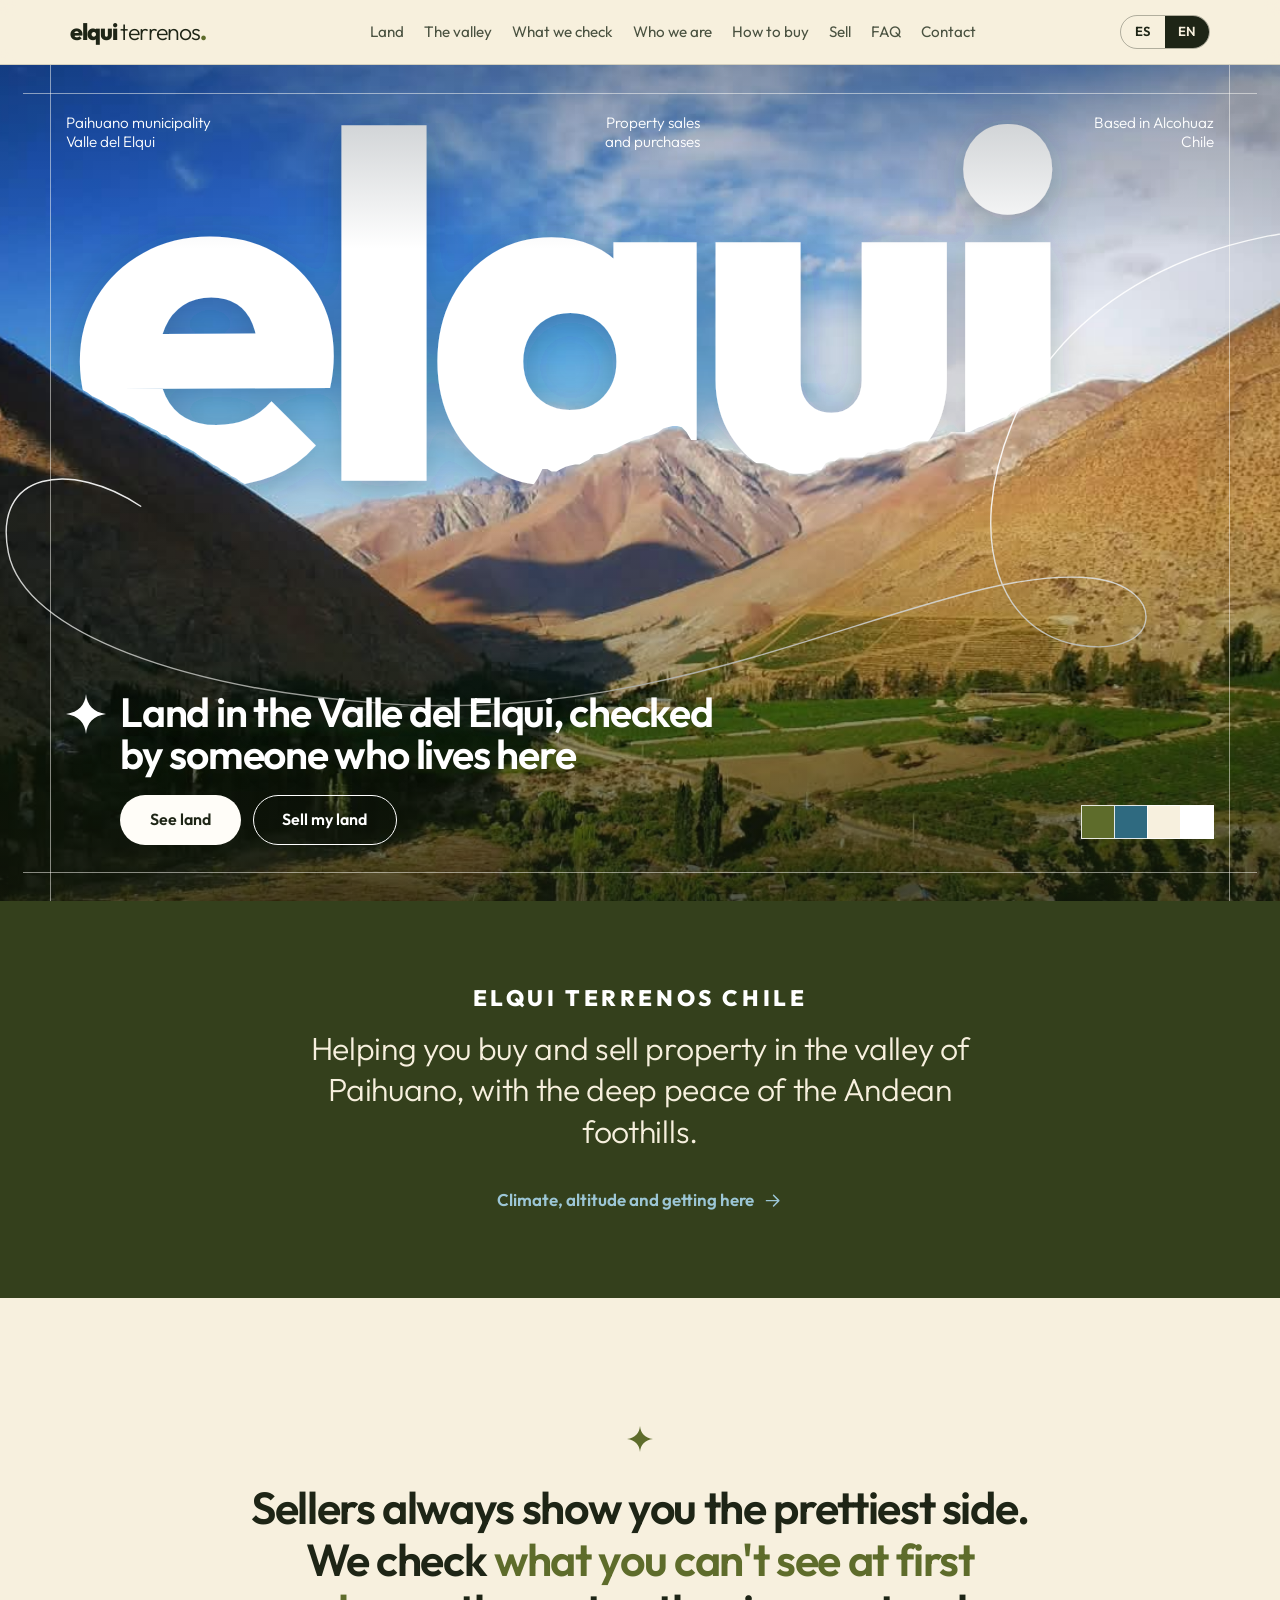
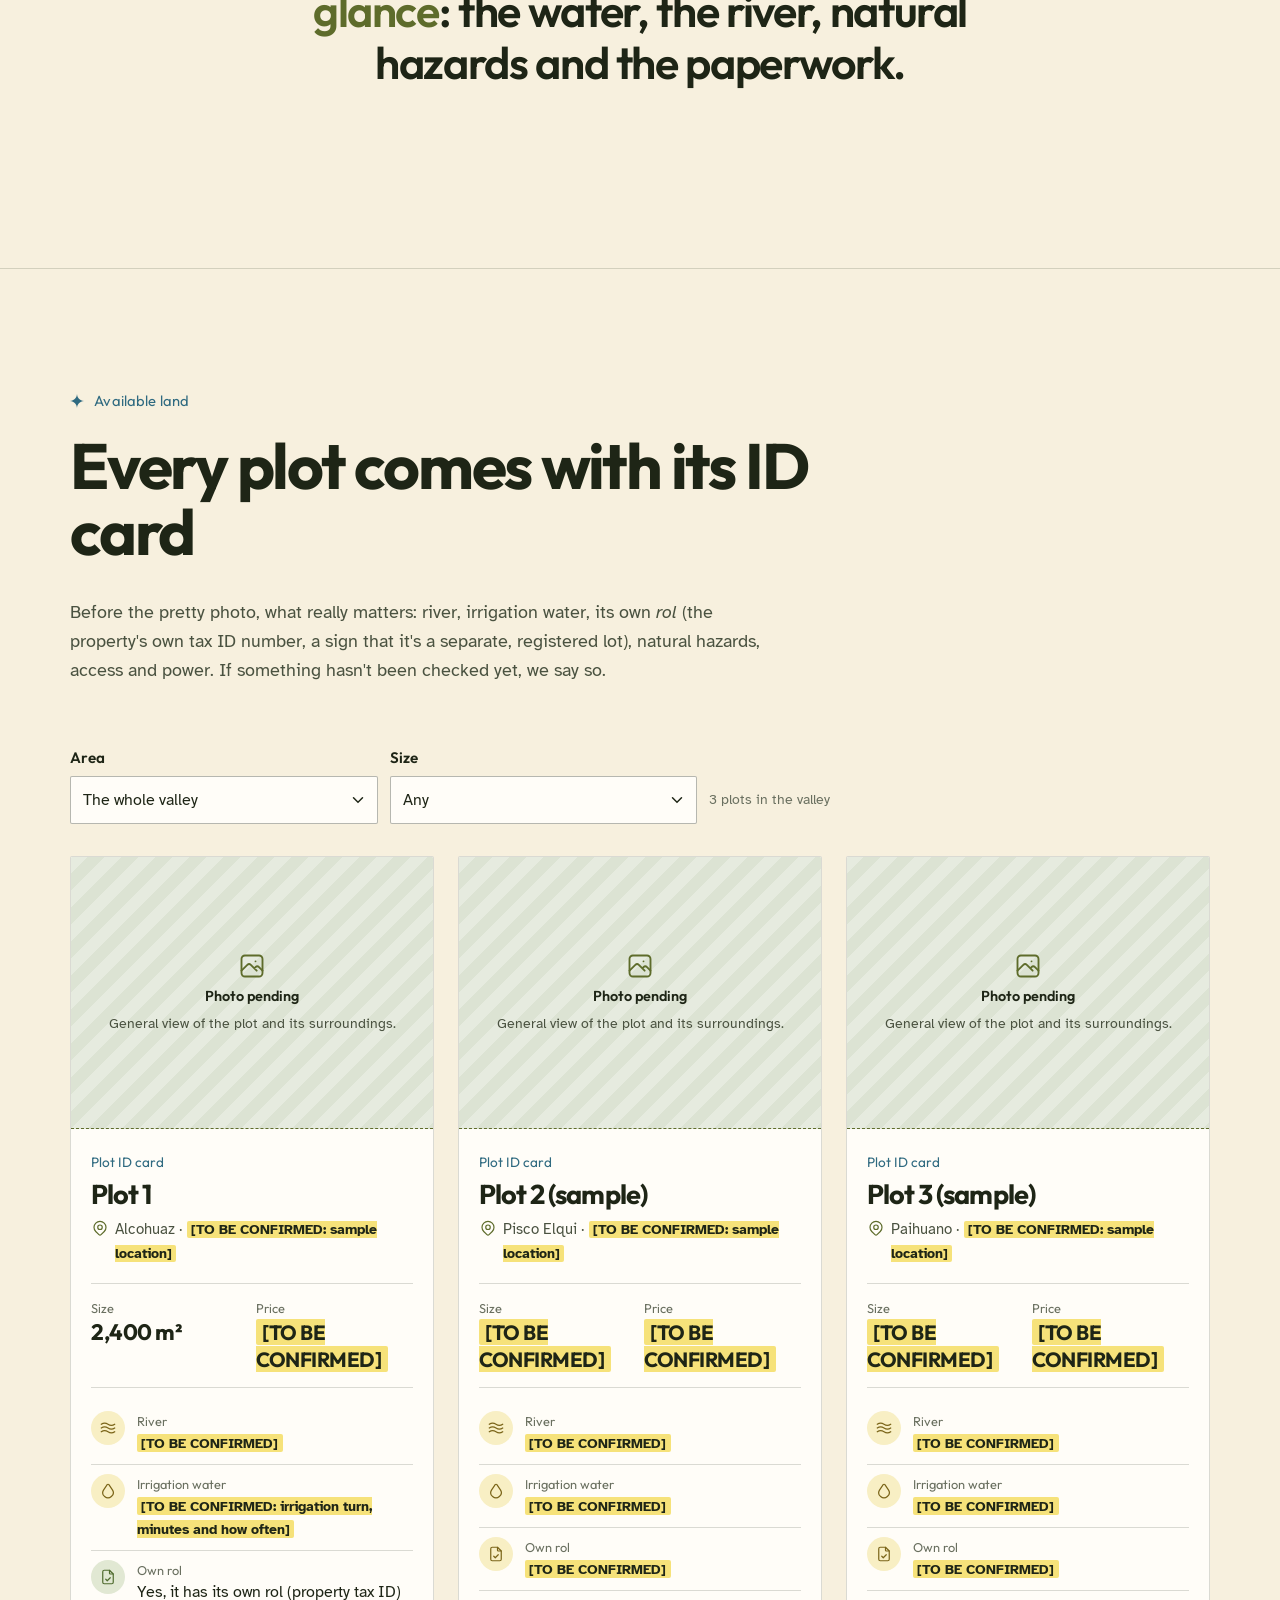
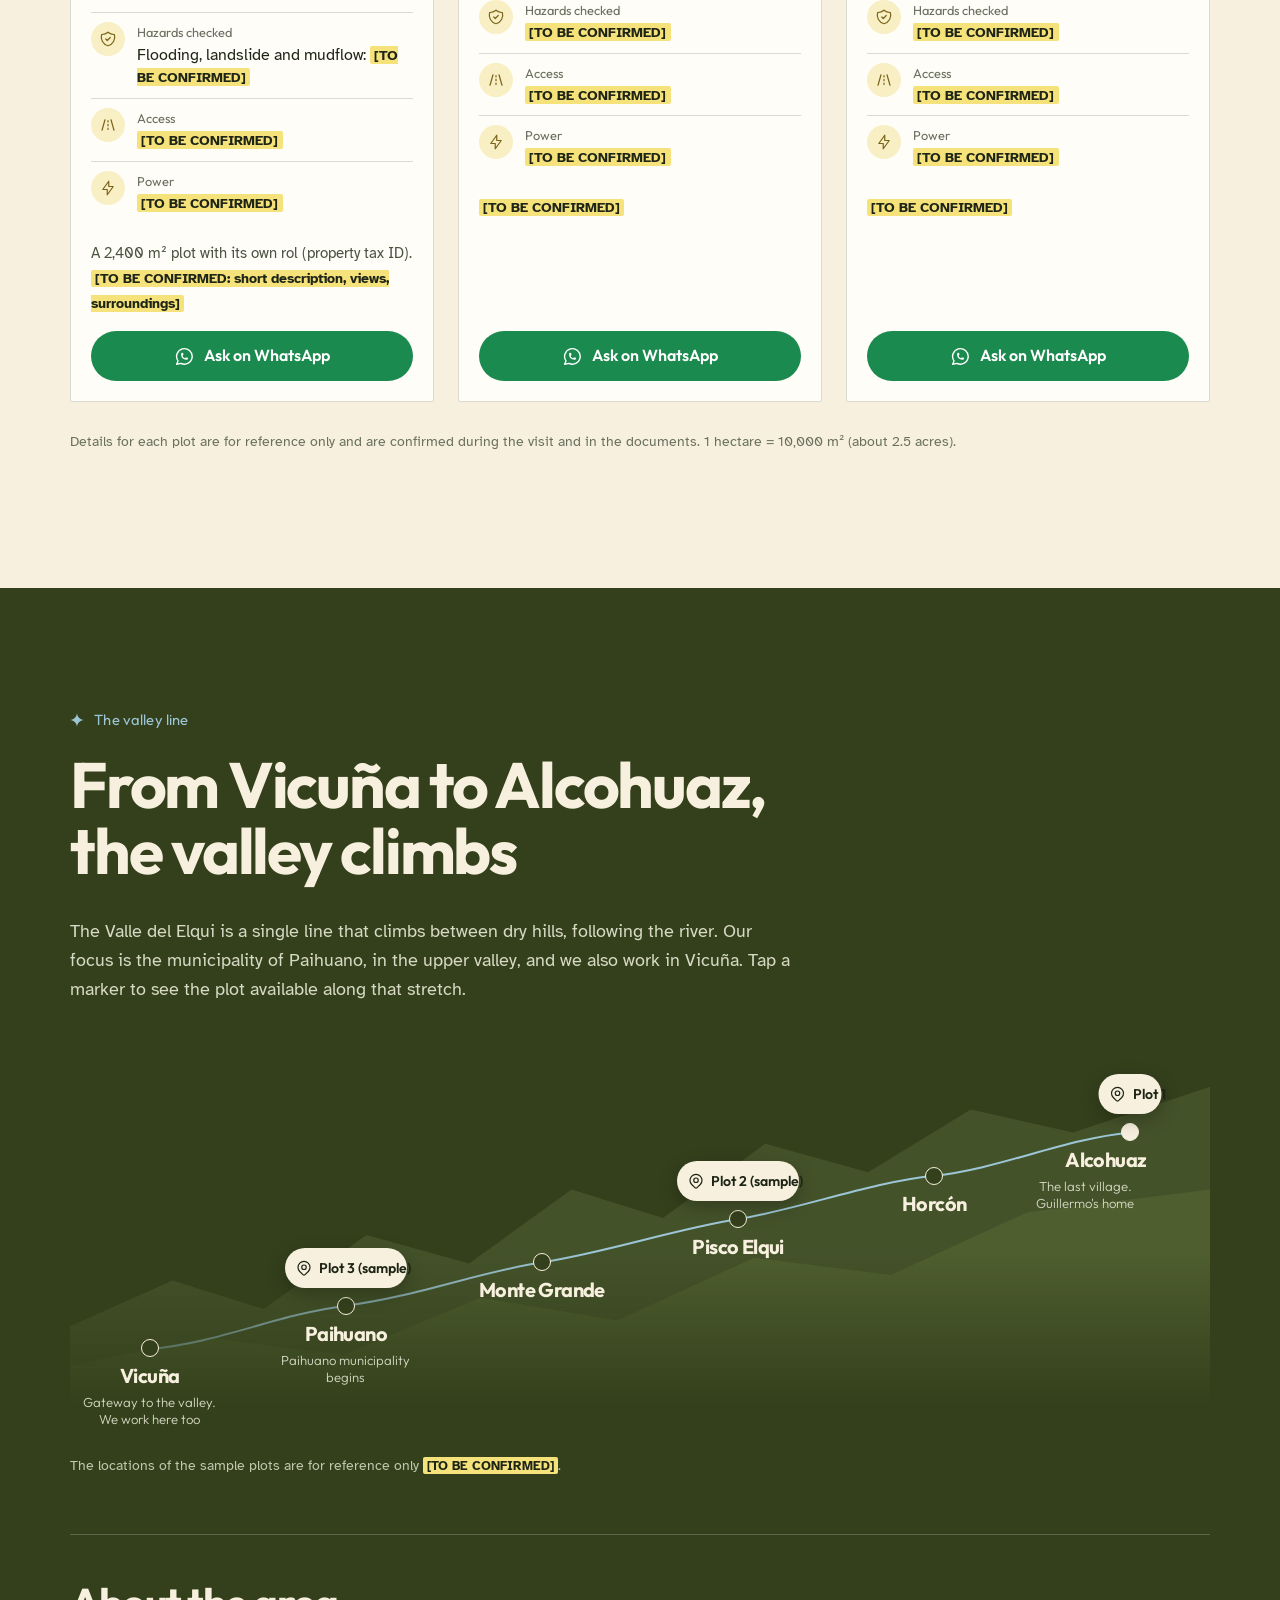
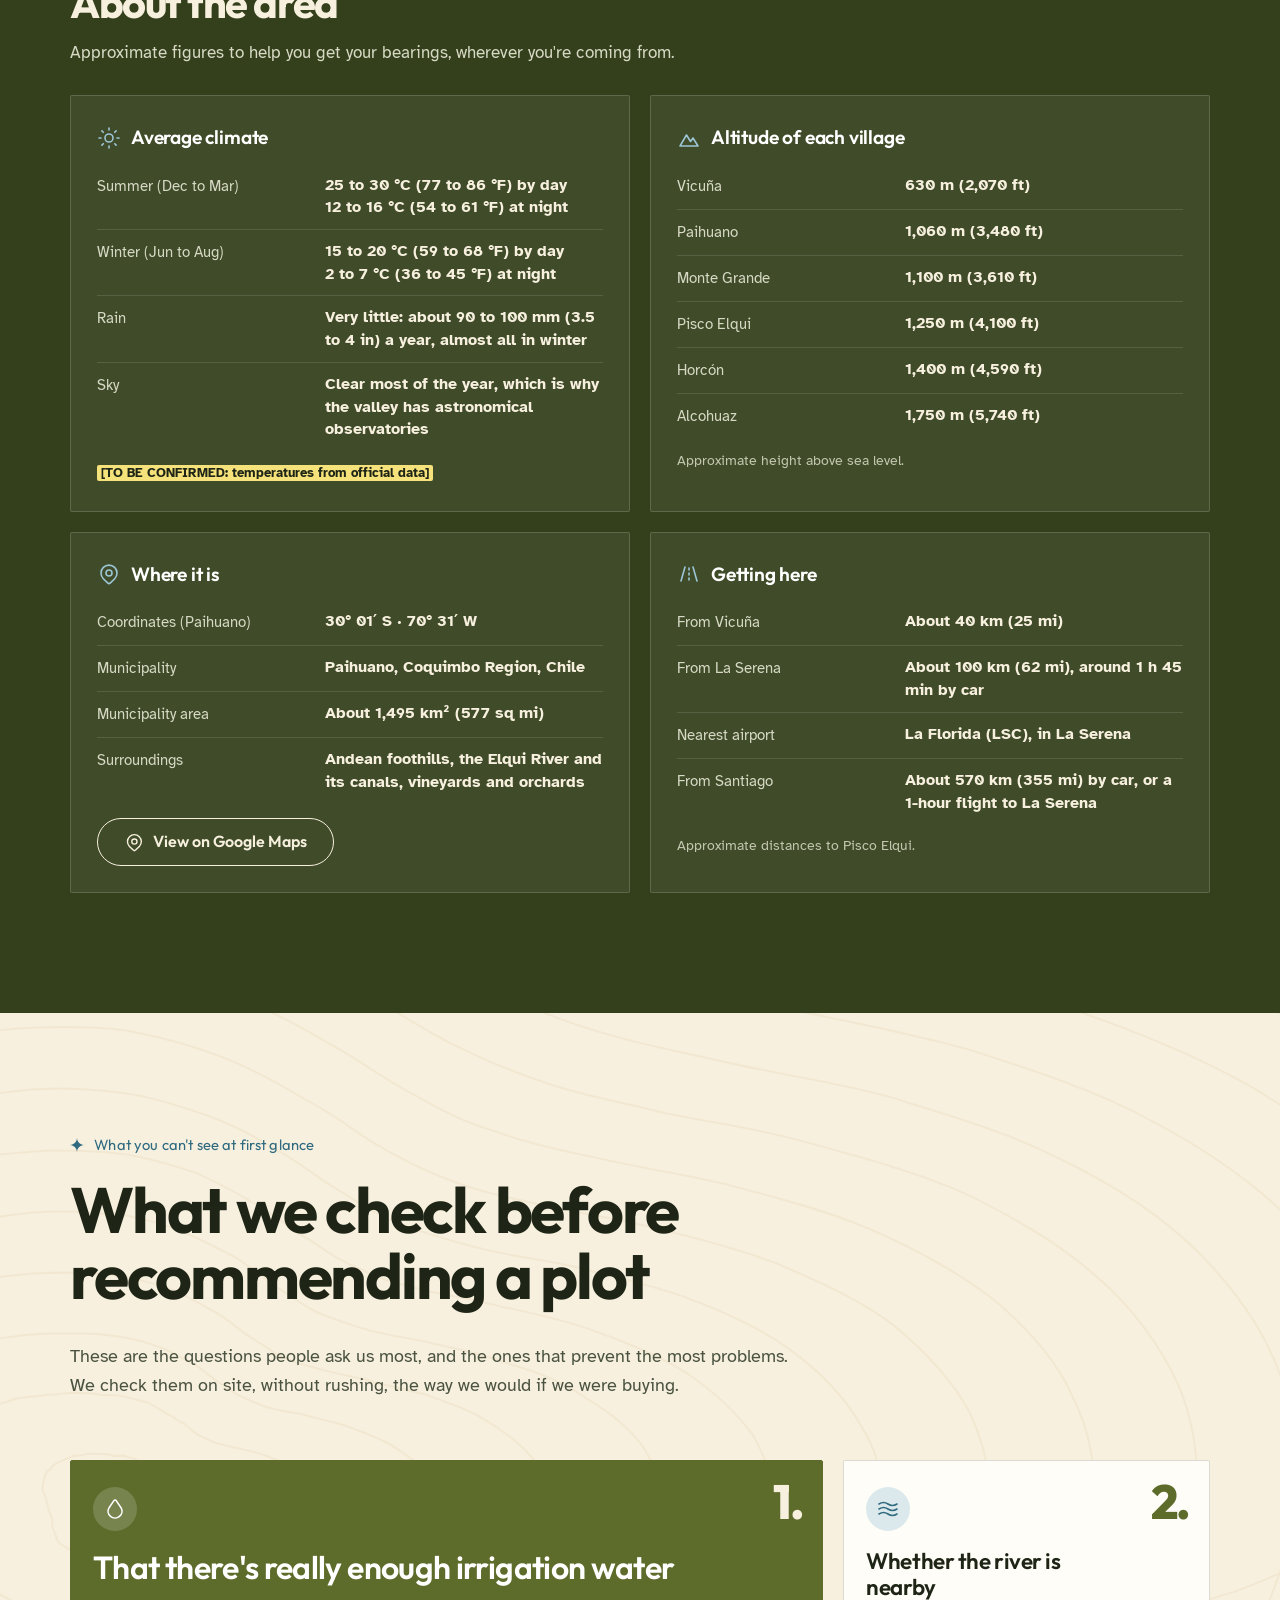
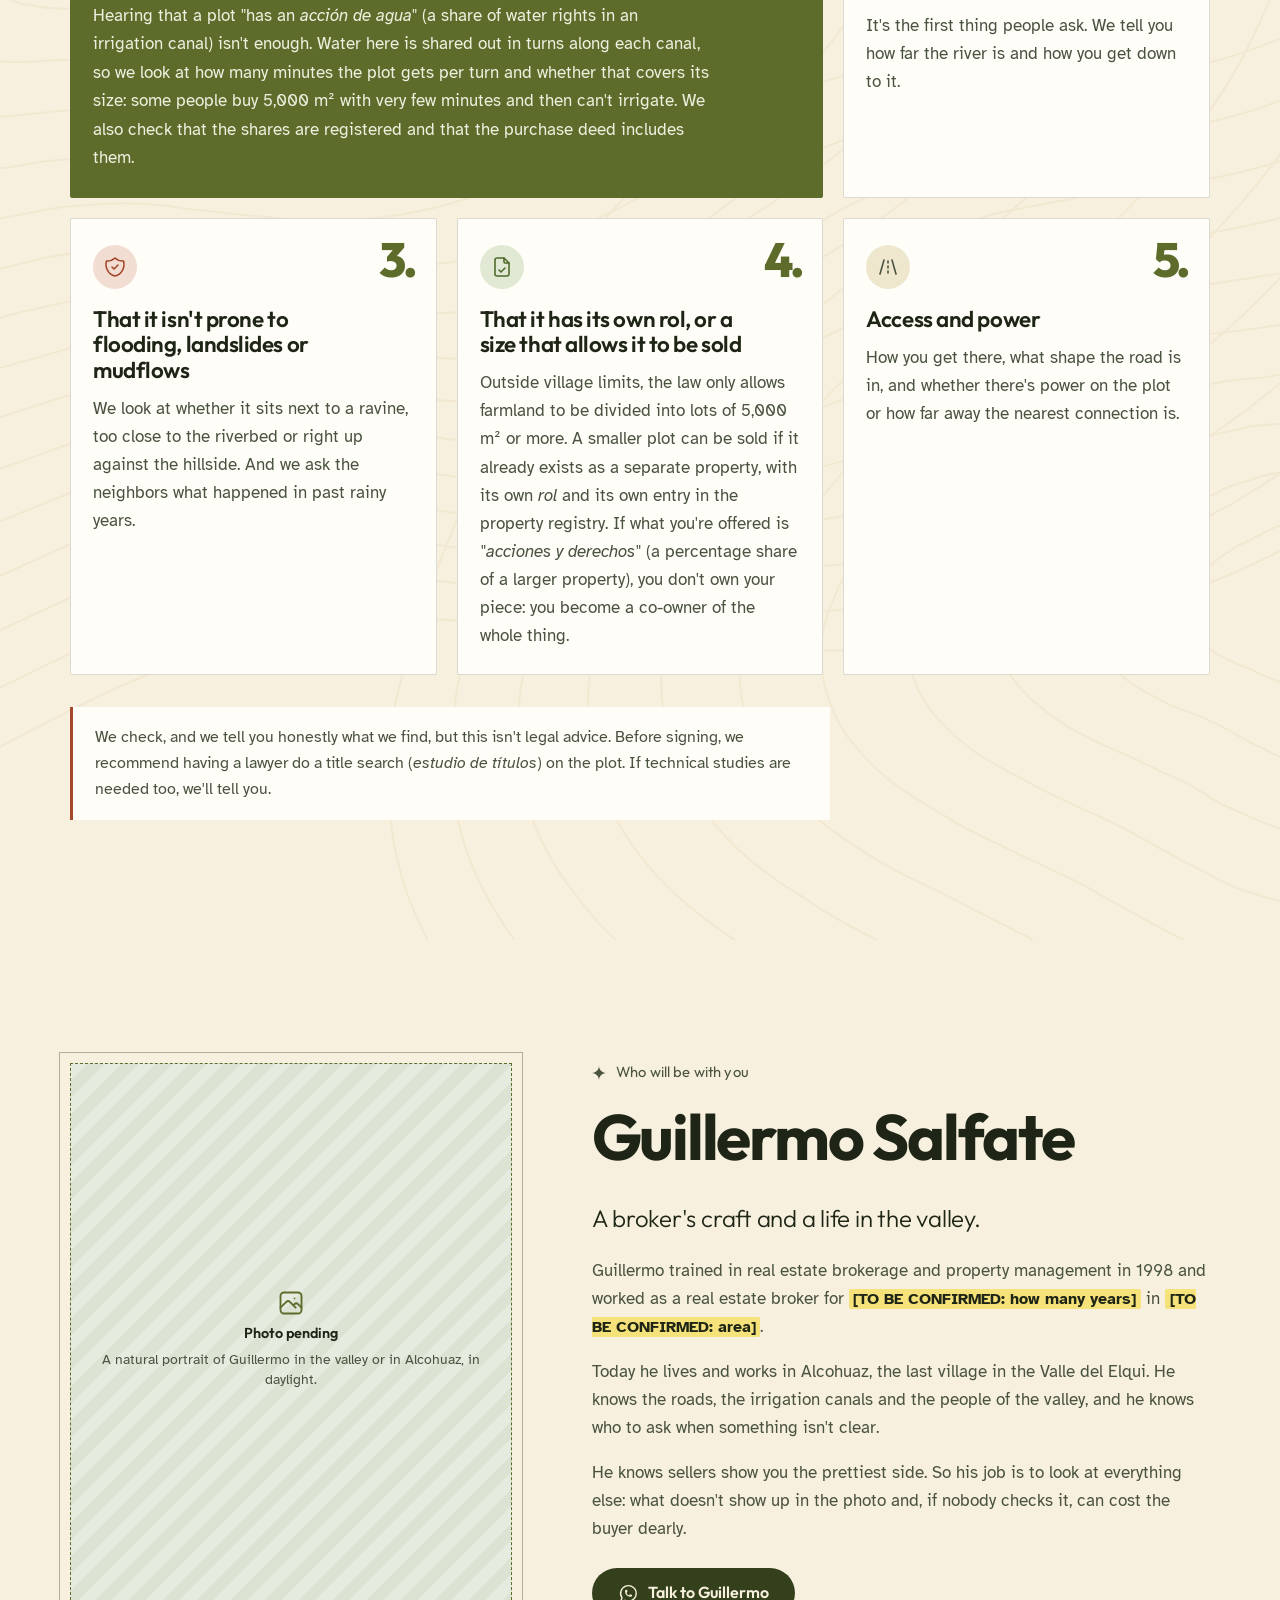
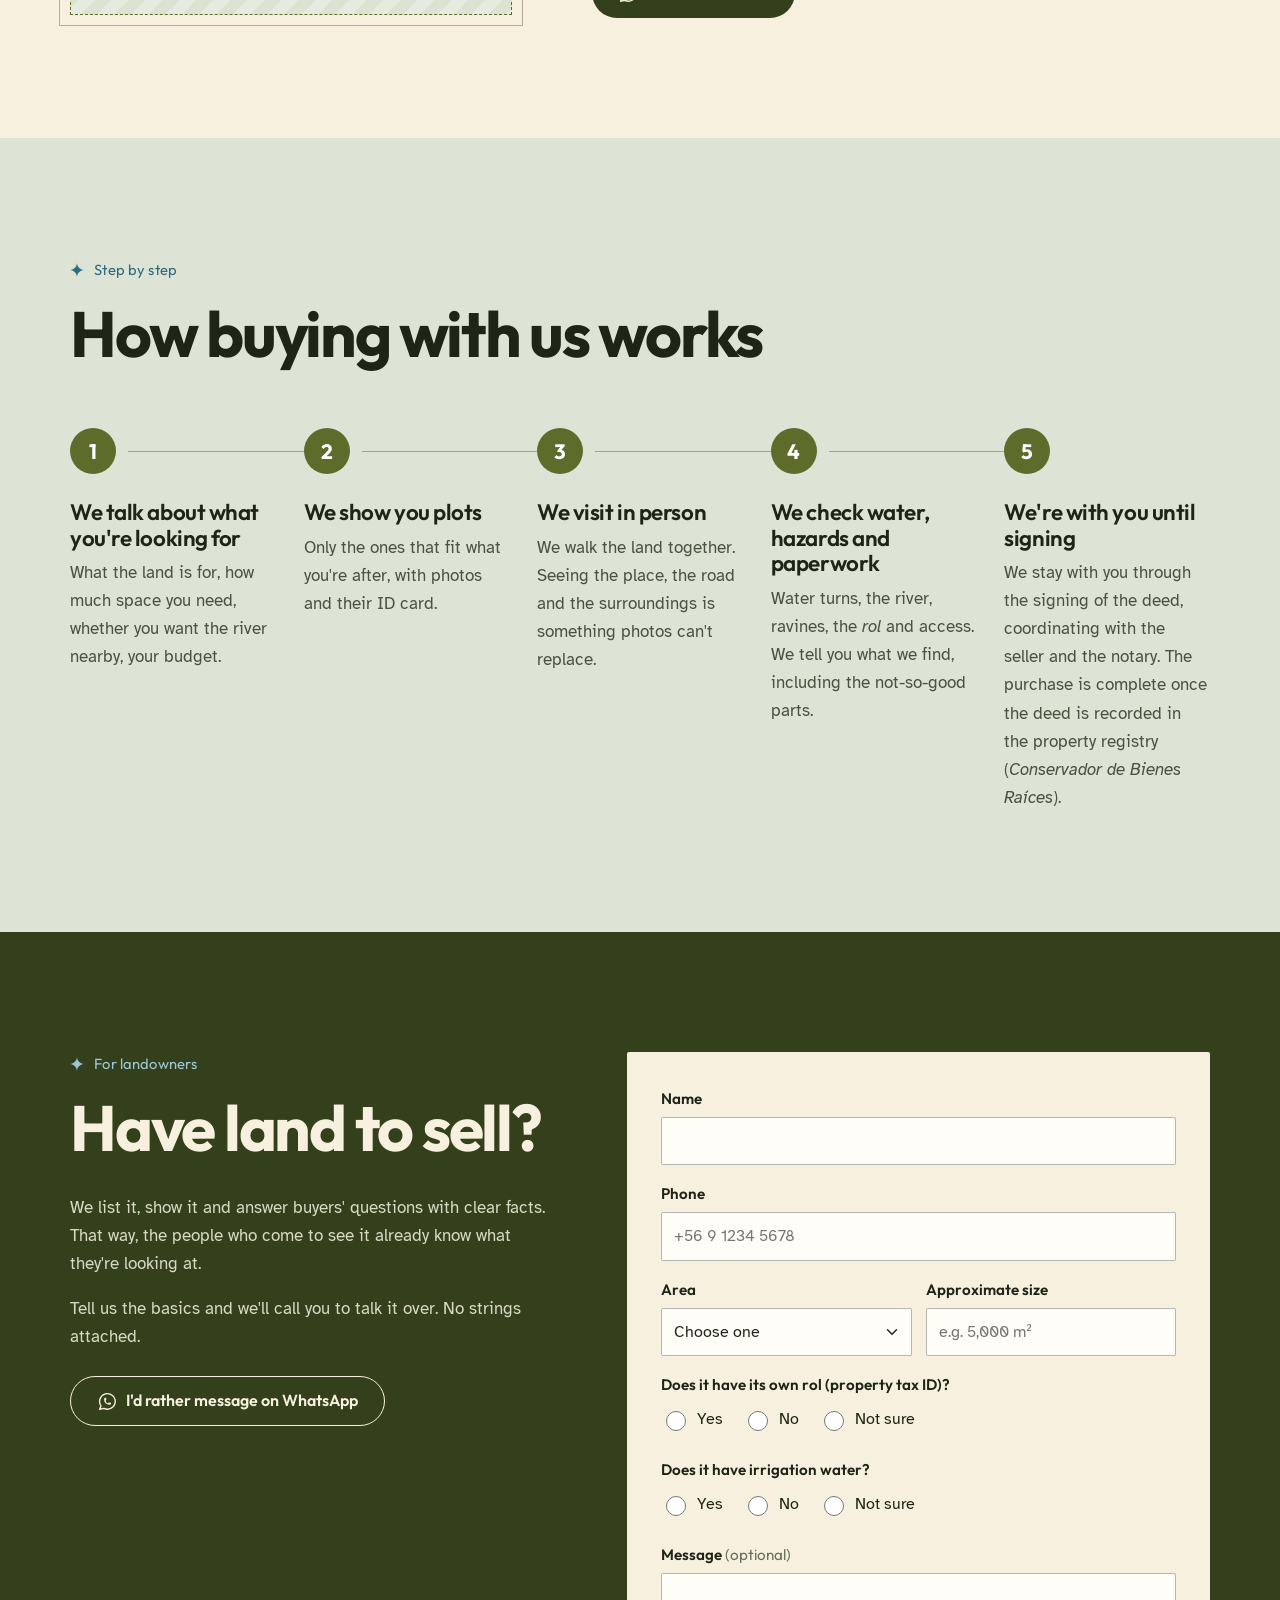
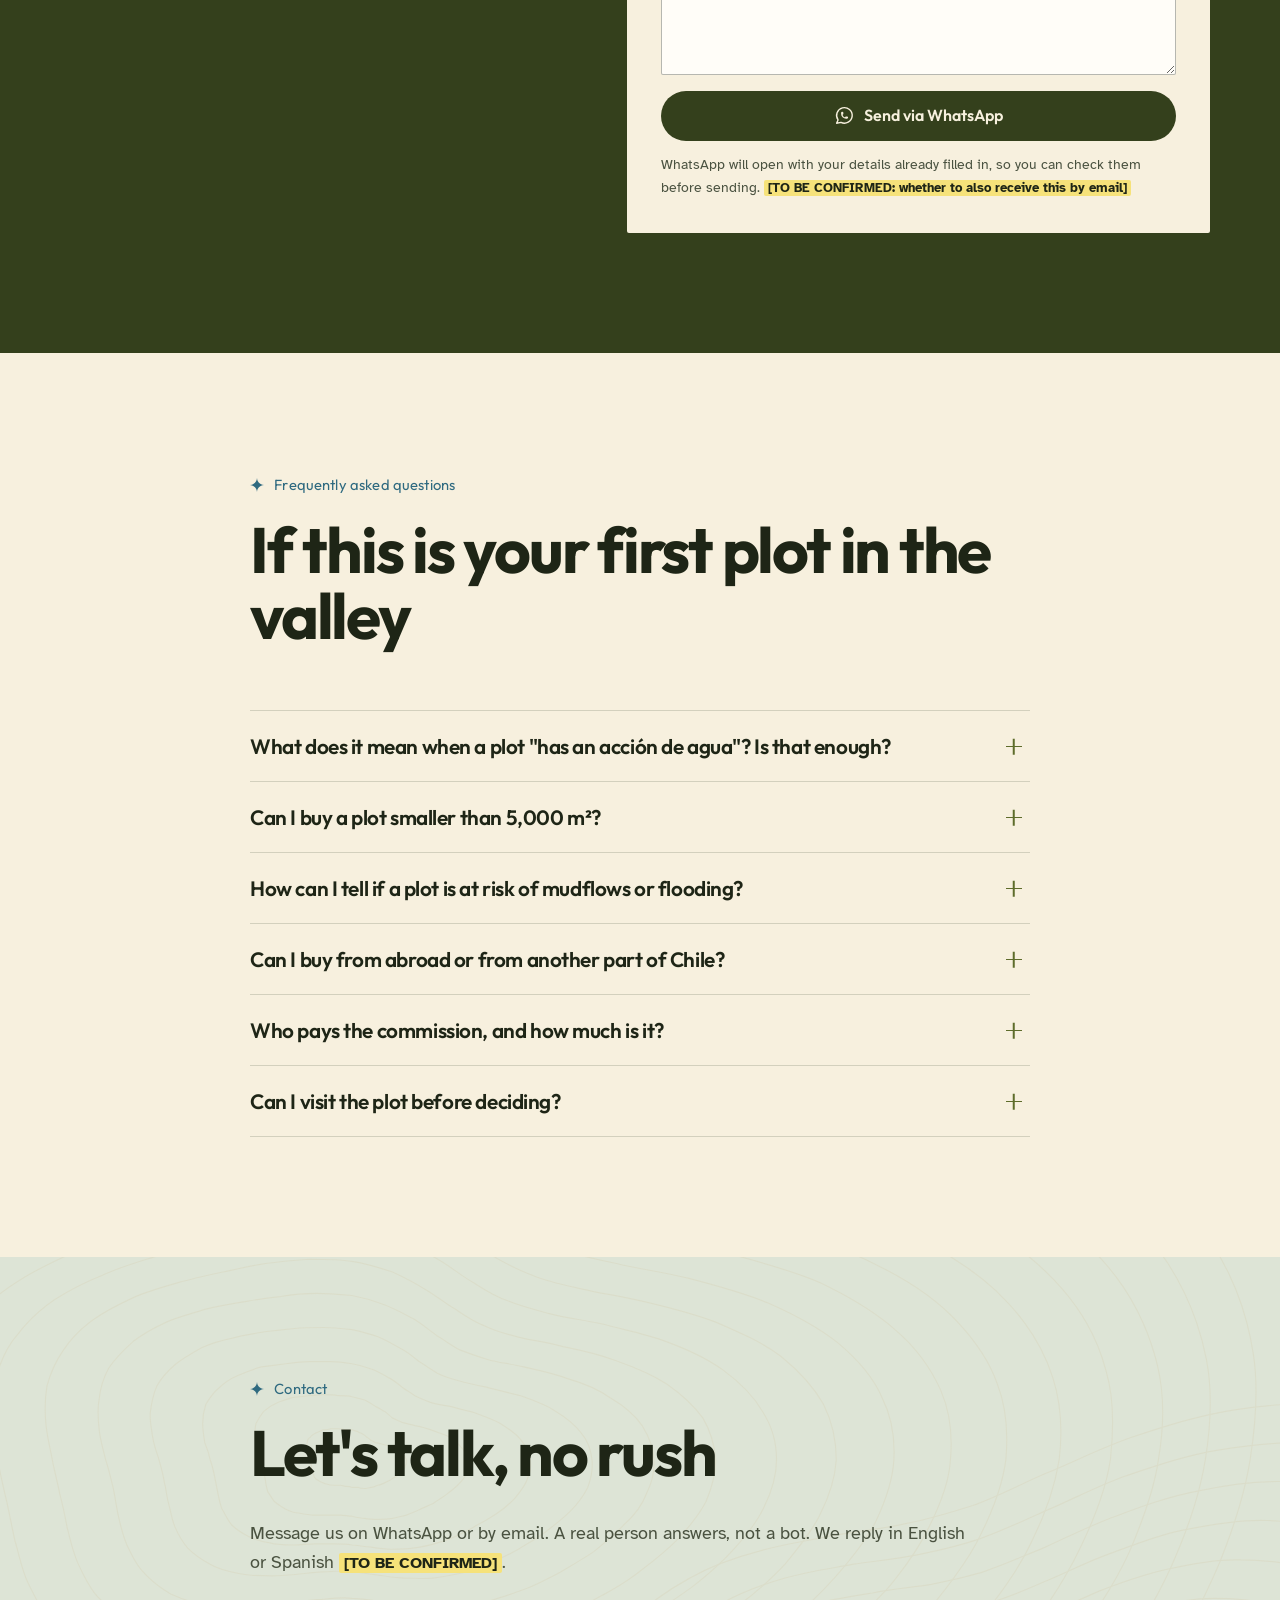
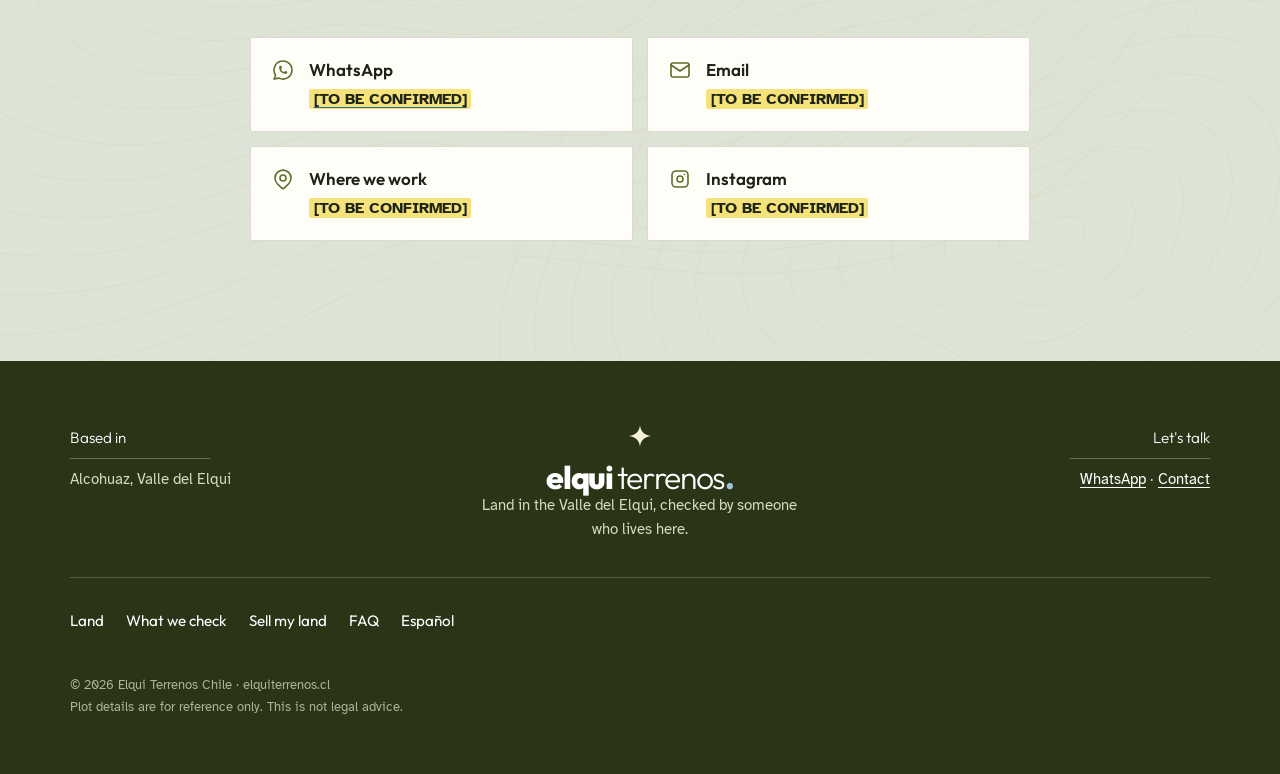
==== commit fe418aeb: "Agregar presentación de Elqui Terrenos Chile y ficha del lugar - Franja nueva bajo la portada con el" ====
--- a/en/index.html
+++ b/en/index.html
@@ -4,7 +4,7 @@
   <meta charset="utf-8">
   <meta name="viewport" content="width=device-width, initial-scale=1">
   <title>Elqui Terrenos · Land in the Valle del Elqui, checked before you buy</title>
-  <meta name="description" content="Land for sale in the Valle del Elqui, Chile, checked by someone who lives in the valley. Before recommending a plot, we look at irrigation water, the river, natural hazards, title and access.">
+  <meta name="description" content="Helping you buy and sell property in Paihuano, in Chile's Valle del Elqui. Land checked by someone who lives in the valley: irrigation water, the river, natural hazards, title and access.">
   <link rel="canonical" href="https://elquiterrenos.cl/en/">
   <link rel="alternate" hreflang="es" href="https://elquiterrenos.cl/">
   <link rel="alternate" hreflang="en" href="https://elquiterrenos.cl/en/">
@@ -42,11 +42,12 @@
     "@context": "https://schema.org",
     "@type": "RealEstateAgent",
     "name": "Elqui Terrenos",
+    "alternateName": "Elqui Terrenos Chile",
     "url": "https://elquiterrenos.cl/en/",
     "description": "Land brokerage in the Valle del Elqui, Chile. We check irrigation water, the river, natural hazards, title (own rol), access and power before recommending a plot.",
     "image": "https://elquiterrenos.cl/img/og-elqui-terrenos.jpg",
     "areaServed": [
-      { "@type": "Place", "name": "Valle del Elqui, Coquimbo Region, Chile" },
+      { "@type": "Place", "name": "Paihuano municipality, Valle del Elqui, Coquimbo Region, Chile" },
       { "@type": "Place", "name": "Vicuña" },
       { "@type": "Place", "name": "Paihuano" },
       { "@type": "Place", "name": "Monte Grande" },
@@ -60,6 +61,7 @@
       "addressRegion": "Región de Coquimbo",
       "addressCountry": "CL"
     },
+    "geo": { "@type": "GeoCoordinates", "latitude": -30.0288, "longitude": -70.5171 },
     "founder": { "@type": "Person", "name": "Guillermo Salfate" },
     "knowsLanguage": ["es", "en"]
   }
@@ -84,6 +86,8 @@
       <symbol id="i-mail" viewBox="0 0 24 24"><path d="M3 7a2 2 0 0 1 2-2h14a2 2 0 0 1 2 2v10a2 2 0 0 1-2 2H5a2 2 0 0 1-2-2z"/><path d="M3 7l9 6 9-6"/></symbol>
       <symbol id="i-ig" viewBox="0 0 24 24"><path d="M4 8a4 4 0 0 1 4-4h8a4 4 0 0 1 4 4v8a4 4 0 0 1-4 4H8a4 4 0 0 1-4-4z"/><path d="M9 12a3 3 0 1 0 6 0 3 3 0 0 0-6 0M16.5 7.5v.01"/></symbol>
       <symbol id="i-destello" viewBox="0 0 24 24"><path d="M12 0c.6 6.6 4.4 11 12 12-7.6 1-11.4 5.4-12 12-.6-6.6-4.4-11-12-12C7.6 11 11.4 6.6 12 0z"/></symbol>
+      <symbol id="i-sol" viewBox="0 0 24 24"><circle cx="12" cy="12" r="4"/><path d="M12 2v2M12 20v2M4.9 4.9l1.4 1.4M17.7 17.7l1.4 1.4M2 12h2M20 12h2M4.9 19.1l1.4-1.4M17.7 6.3l1.4-1.4"/></symbol>
+      <symbol id="i-monte" viewBox="0 0 24 24"><path d="M3 20 9.5 9l4 6.5L16 12l5 8z"/></symbol>
       <symbol id="i-menu" viewBox="0 0 24 24"><path d="M4 6h16M4 12h16M4 18h16"/></symbol>
       <symbol id="i-x" viewBox="0 0 24 24"><path d="M18 6 6 18M6 6l12 12"/></symbol>
       <symbol id="i-flecha" viewBox="0 0 24 24"><path d="M5 12h14M13 18l6-6M13 6l6 6"/></symbol>
@@ -161,8 +165,8 @@
       <div class="hero__marco" aria-hidden="true"></div>
 
       <div class="hero__arriba">
-        <p>Valle del Elqui<br>Coquimbo Region</p>
-        <p>Land<br>brokerage</p>
+        <p>Paihuano municipality<br>Valle del Elqui</p>
+        <p>Property sales<br>and purchases</p>
         <p>Based in Alcohuaz<br>Chile</p>
       </div>
 
@@ -176,6 +180,15 @@
           </div>
         </div>
         <ul class="hero__colores" aria-hidden="true"><li></li><li></li><li></li><li></li></ul>
+      </div>
+    </section>
+
+    <!-- ============ PRESENTACIÓN (texto de Guillermo) ============ -->
+    <section class="presenta" aria-labelledby="presenta-titulo">
+      <div class="envoltura">
+        <h2 class="presenta__marca" id="presenta-titulo">Elqui Terrenos Chile</h2>
+        <p class="presenta__texto">Helping you buy and sell property in the valley of Paihuano, with the deep peace of the Andean foothills.</p>
+        <a class="presenta__link" href="#ficha">Climate, altitude and getting here <svg class="ico" aria-hidden="true"><use href="#i-flecha"/></svg></a>
       </div>
     </section>
 
@@ -235,7 +248,7 @@
         <header class="seccion__cabeza aparecer">
           <p class="sobretitulo">The valley line</p>
           <h2 id="valle-titulo">From Vicuña to Alcohuaz, the valley climbs</h2>
-          <p class="seccion__bajada">The Valle del Elqui is a single line that climbs between dry hills, following the river. Tap a marker to see the plot available along that stretch.</p>
+          <p class="seccion__bajada">The Valle del Elqui is a single line that climbs between dry hills, following the river. Our focus is the municipality of Paihuano, in the upper valley, and we also work in Vicuña. Tap a marker to see the plot available along that stretch.</p>
         </header>
 
         <div class="valle aparecer">
@@ -249,12 +262,13 @@
             <li class="pueblo" data-zona="vicuna" style="--x:7%;--y:83%">
               <span class="pueblo__punto" aria-hidden="true"></span>
               <span class="pueblo__nombre">Vicuña</span>
-              <span class="pueblo__nota">Gateway to the valley</span>
+              <span class="pueblo__nota">Gateway to the valley. We work here too</span>
               <span class="pueblo__marcas"></span>
             </li>
             <li class="pueblo" data-zona="paihuano" style="--x:24.2%;--y:70.7%">
               <span class="pueblo__punto" aria-hidden="true"></span>
               <span class="pueblo__nombre">Paihuano</span>
+              <span class="pueblo__nota">Paihuano municipality begins</span>
               <span class="pueblo__marcas"></span>
             </li>
             <li class="pueblo" data-zona="monte-grande" style="--x:41.4%;--y:58%">
@@ -283,6 +297,62 @@
 
         <div class="valle__panel" id="valle-panel" aria-live="polite" hidden></div>
         <p class="nota nota--clara">The locations of the sample plots are for reference only <mark class="pc">[TO BE CONFIRMED]</mark>.</p>
+
+        <!-- FICHA DEL LUGAR: datos aproximados para compradores de Chile y del extranjero -->
+        <div class="ficha aparecer" id="ficha">
+          <h3>About the area</h3>
+          <p class="ficha__bajada">Approximate figures to help you get your bearings, wherever you're coming from.</p>
+
+          <div class="ficha__grilla">
+            <div class="ficha__bloque">
+              <h4><svg class="ico" aria-hidden="true"><use href="#i-sol"/></svg> Average climate</h4>
+              <dl>
+                <div><dt>Summer (Dec to Mar)</dt><dd>25 to 30 °C (77 to 86 °F) by day<br>12 to 16 °C (54 to 61 °F) at night</dd></div>
+                <div><dt>Winter (Jun to Aug)</dt><dd>15 to 20 °C (59 to 68 °F) by day<br>2 to 7 °C (36 to 45 °F) at night</dd></div>
+                <div><dt>Rain</dt><dd>Very little: about 90 to 100 mm (3.5 to 4 in) a year, almost all in winter</dd></div>
+                <div><dt>Sky</dt><dd>Clear most of the year, which is why the valley has astronomical observatories</dd></div>
+              </dl>
+              <p class="ficha__nota"><mark class="pc">[TO BE CONFIRMED: temperatures from official data]</mark></p>
+            </div>
+
+            <div class="ficha__bloque">
+              <h4><svg class="ico" aria-hidden="true"><use href="#i-monte"/></svg> Altitude of each village</h4>
+              <dl>
+                <div><dt>Vicuña</dt><dd>630 m (2,070 ft)</dd></div>
+                <div><dt>Paihuano</dt><dd>1,060 m (3,480 ft)</dd></div>
+                <div><dt>Monte Grande</dt><dd>1,100 m (3,610 ft)</dd></div>
+                <div><dt>Pisco Elqui</dt><dd>1,250 m (4,100 ft)</dd></div>
+                <div><dt>Horcón</dt><dd>1,400 m (4,590 ft)</dd></div>
+                <div><dt>Alcohuaz</dt><dd>1,750 m (5,740 ft)</dd></div>
+              </dl>
+              <p class="ficha__nota">Approximate height above sea level.</p>
+            </div>
+
+            <div class="ficha__bloque">
+              <h4><svg class="ico" aria-hidden="true"><use href="#i-pin"/></svg> Where it is</h4>
+              <dl>
+                <div><dt>Coordinates (Paihuano)</dt><dd>30° 01′ S · 70° 31′ W</dd></div>
+                <div><dt>Municipality</dt><dd>Paihuano, Coquimbo Region, Chile</dd></div>
+                <div><dt>Municipality area</dt><dd>About 1,495 km² (577 sq mi)</dd></div>
+                <div><dt>Surroundings</dt><dd>Andean foothills, the Elqui River and its canals, vineyards and orchards</dd></div>
+              </dl>
+              <a class="boton boton--borde ficha__mapa" href="https://www.google.com/maps/search/?api=1&amp;query=-30.0288,-70.5171" target="_blank" rel="noopener">
+                <svg class="ico" aria-hidden="true"><use href="#i-pin"/></svg> View on Google Maps
+              </a>
+            </div>
+
+            <div class="ficha__bloque">
+              <h4><svg class="ico" aria-hidden="true"><use href="#i-acceso"/></svg> Getting here</h4>
+              <dl>
+                <div><dt>From Vicuña</dt><dd>About 40 km (25 mi)</dd></div>
+                <div><dt>From La Serena</dt><dd>About 100 km (62 mi), around 1 h 45 min by car</dd></div>
+                <div><dt>Nearest airport</dt><dd>La Florida (LSC), in La Serena</dd></div>
+                <div><dt>From Santiago</dt><dd>About 570 km (355 mi) by car, or a 1-hour flight to La Serena</dd></div>
+              </dl>
+              <p class="ficha__nota">Approximate distances to Pisco Elqui.</p>
+            </div>
+          </div>
+        </div>
       </div>
     </section>
 
@@ -580,7 +650,7 @@
           <li><a href="../" hreflang="es" lang="es">Español</a></li>
         </ul>
       </nav>
-      <p class="pie__legal">© <span id="anio">2026</span> Elqui Terrenos · elquiterrenos.cl<br>Plot details are for reference only. This is not legal advice.</p>
+      <p class="pie__legal">© <span id="anio">2026</span> Elqui Terrenos Chile · elquiterrenos.cl<br>Plot details are for reference only. This is not legal advice.</p>
     </div>
   </footer>
 
--- a/css/styles.css
+++ b/css/styles.css
@@ -207,6 +207,14 @@
   .hero__colores li:nth-child(3) { background: var(--crema); }
   .hero__colores li:nth-child(4) { background: #fff; }
 }
+
+/* ---------- Presentación: "Elqui Terrenos Chile" (texto de Guillermo) ---------- */
+.presenta { background: var(--oliva-osc); color: var(--crema); padding: 60px 0 56px; text-align: center; }
+.presenta__marca { font-family: var(--f-titulo); font-weight: 800; text-transform: uppercase; letter-spacing: .16em; font-size: clamp(1.05rem, 3.8vw, 1.4rem); line-height: 1.2; color: #fff; margin: 0 0 1rem; }
+.presenta__texto { font-family: var(--f-titulo); font-weight: 300; font-size: clamp(1.3rem, 4.4vw, 2rem); line-height: 1.3; letter-spacing: -.01em; max-width: 32ch; margin: 0 auto 1.6rem; }
+.presenta__link { display: inline-flex; align-items: center; gap: .45em; min-height: 44px; color: var(--petroleo-claro); font-family: var(--f-titulo); font-weight: 600; text-decoration: none; }
+.presenta__link:hover { text-decoration: underline; }
+@media (min-width: 800px) { .presenta { padding: 84px 0 76px; } }
 
 /* ---------- Manifiesto ---------- */
 .manifiesto { padding: 88px 0; text-align: center; background: var(--crema); border-bottom: 1px solid var(--linea); }
@@ -340,7 +348,7 @@
 .valle__panel a.panel__ver { color: var(--petroleo); }
 
 @media (min-width: 900px) {
-  .valle { aspect-ratio: 10 / 3; margin: 40px 0 20px; }
+  .valle { aspect-ratio: 10 / 3; margin: 40px 0 48px; }
   .valle__dibujo { display: block; position: absolute; inset: 0; width: 100%; height: 100%; overflow: visible; -webkit-mask-image: linear-gradient(#000 55%, transparent); mask-image: linear-gradient(#000 55%, transparent); }
   .valle__cerros { fill: #44522A; }
   .valle__cerros--cerca { fill: #4E5E2F; }
@@ -358,6 +366,26 @@
   .valle__panel { grid-template-columns: 2fr 3fr; margin-top: 72px; }
   .panel__foto { aspect-ratio: auto; min-height: 240px; }
   .panel__cuerpo { padding: 30px 34px; }
+}
+
+/* ---------- Ficha del lugar (clima, altura, coordenadas, cómo llegar) ---------- */
+.ficha { margin-top: 56px; padding-top: 44px; border-top: 1px solid rgba(255, 253, 248, .2); }
+.ficha > h3 { font-size: clamp(1.9rem, 5.4vw, 2.6rem); font-weight: 700; letter-spacing: -.035em; margin: 0 0 .3em; }
+.ficha__bajada { color: #D7D9C4; max-width: 60ch; }
+.ficha__grilla { display: grid; grid-template-columns: 1fr; gap: 16px; margin-top: 28px; }
+.ficha__bloque { background: rgba(255, 253, 248, .06); border: 1px solid rgba(255, 253, 248, .16); border-radius: var(--radio); padding: 22px 20px; }
+.ficha__bloque h4 { display: flex; align-items: center; gap: 10px; margin: 0 0 10px; font-family: var(--f-titulo); font-weight: 600; font-size: 1.2rem; letter-spacing: -.01em; color: #fff; }
+.ficha__bloque h4 .ico { width: 24px; height: 24px; color: var(--petroleo-claro); }
+.ficha dl { margin: 0; }
+.ficha dl > div { display: grid; grid-template-columns: minmax(0, 1fr) minmax(0, 1.3fr); gap: 14px; padding: 10px 0; border-bottom: 1px solid rgba(255, 253, 248, .12); }
+.ficha dl > div:last-child { border-bottom: 0; }
+.ficha dt { color: #D7D9C4; font-size: .95rem; }
+.ficha dd { margin: 0; font-weight: 700; font-size: .98rem; line-height: 1.45; }
+.ficha__nota { font-size: .88rem; color: #C3C7AF; margin: 10px 0 0; }
+.ficha__mapa { margin-top: 14px; color: var(--crema); min-height: 46px; }
+@media (min-width: 760px) {
+  .ficha__grilla { grid-template-columns: repeat(2, 1fr); gap: 20px; }
+  .ficha__bloque { padding: 26px 26px; }
 }
 
 /* ---------- 4. Lo que revisamos ---------- */
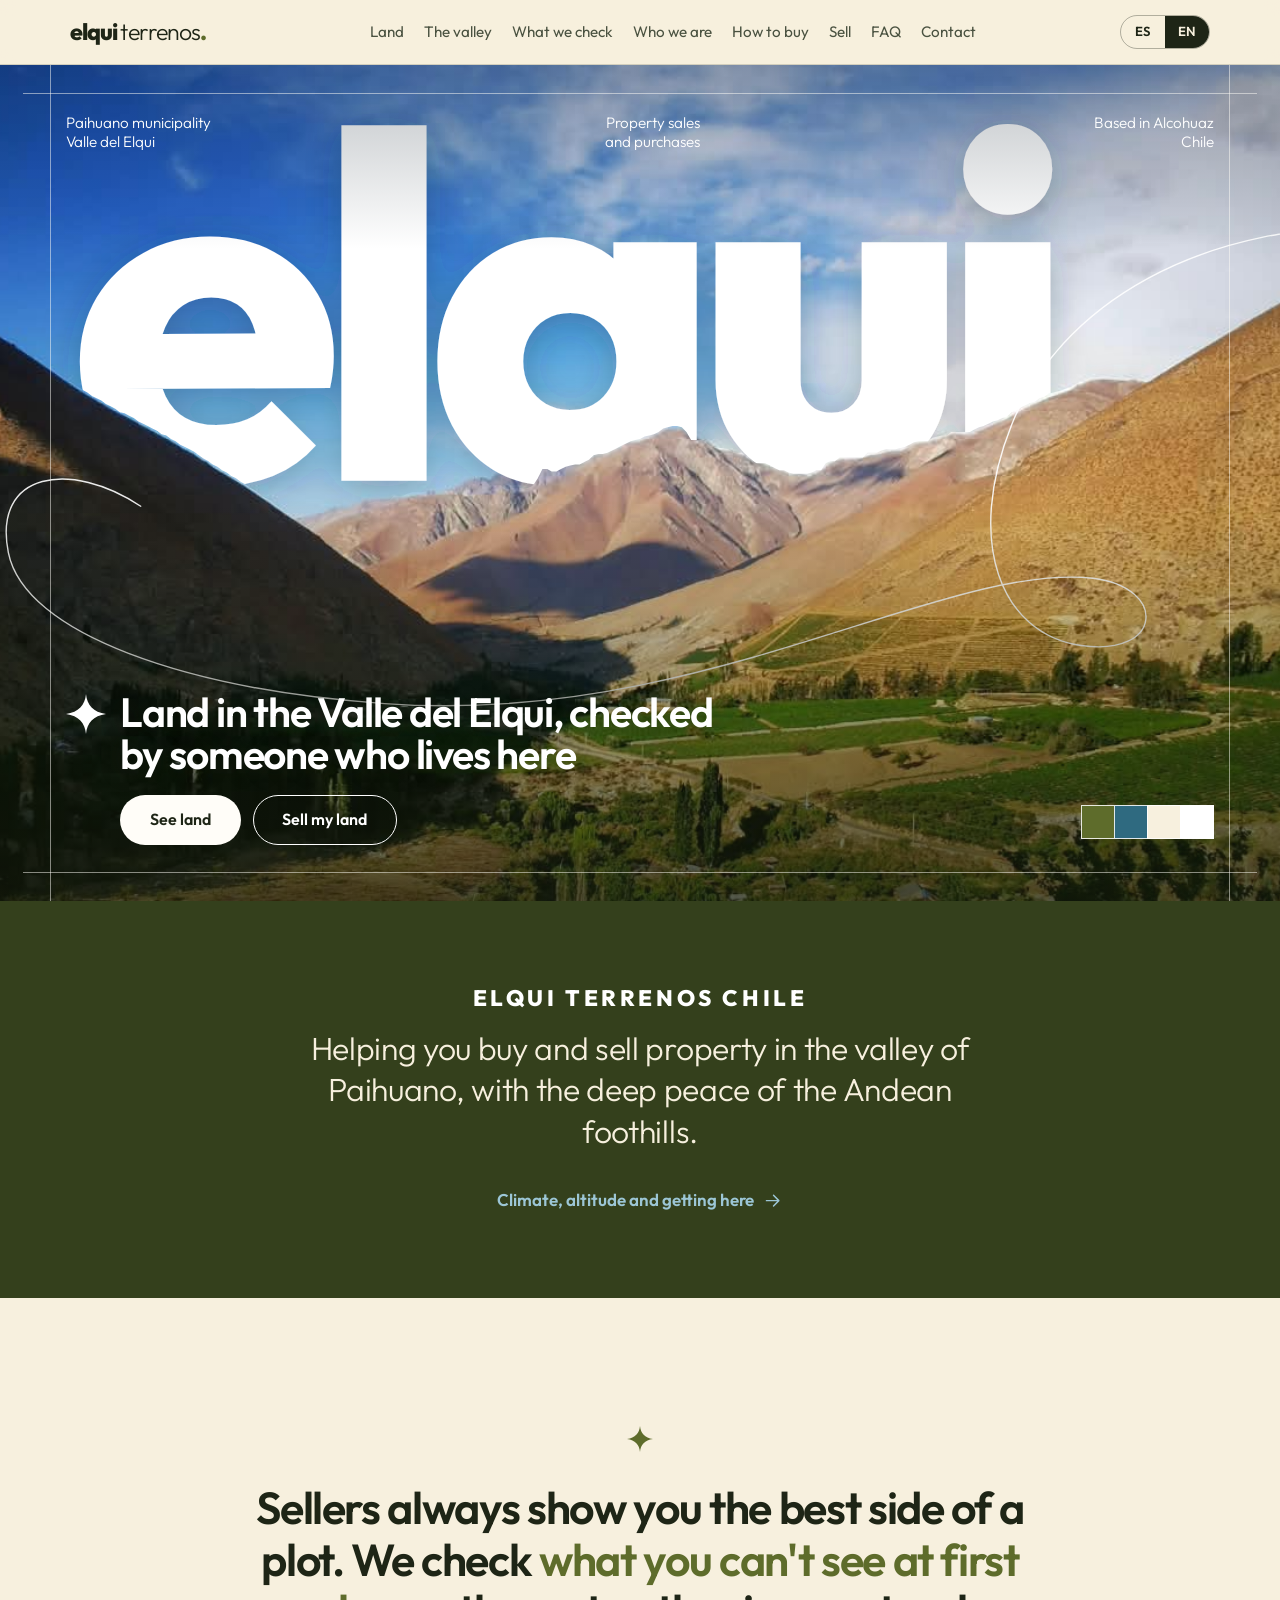
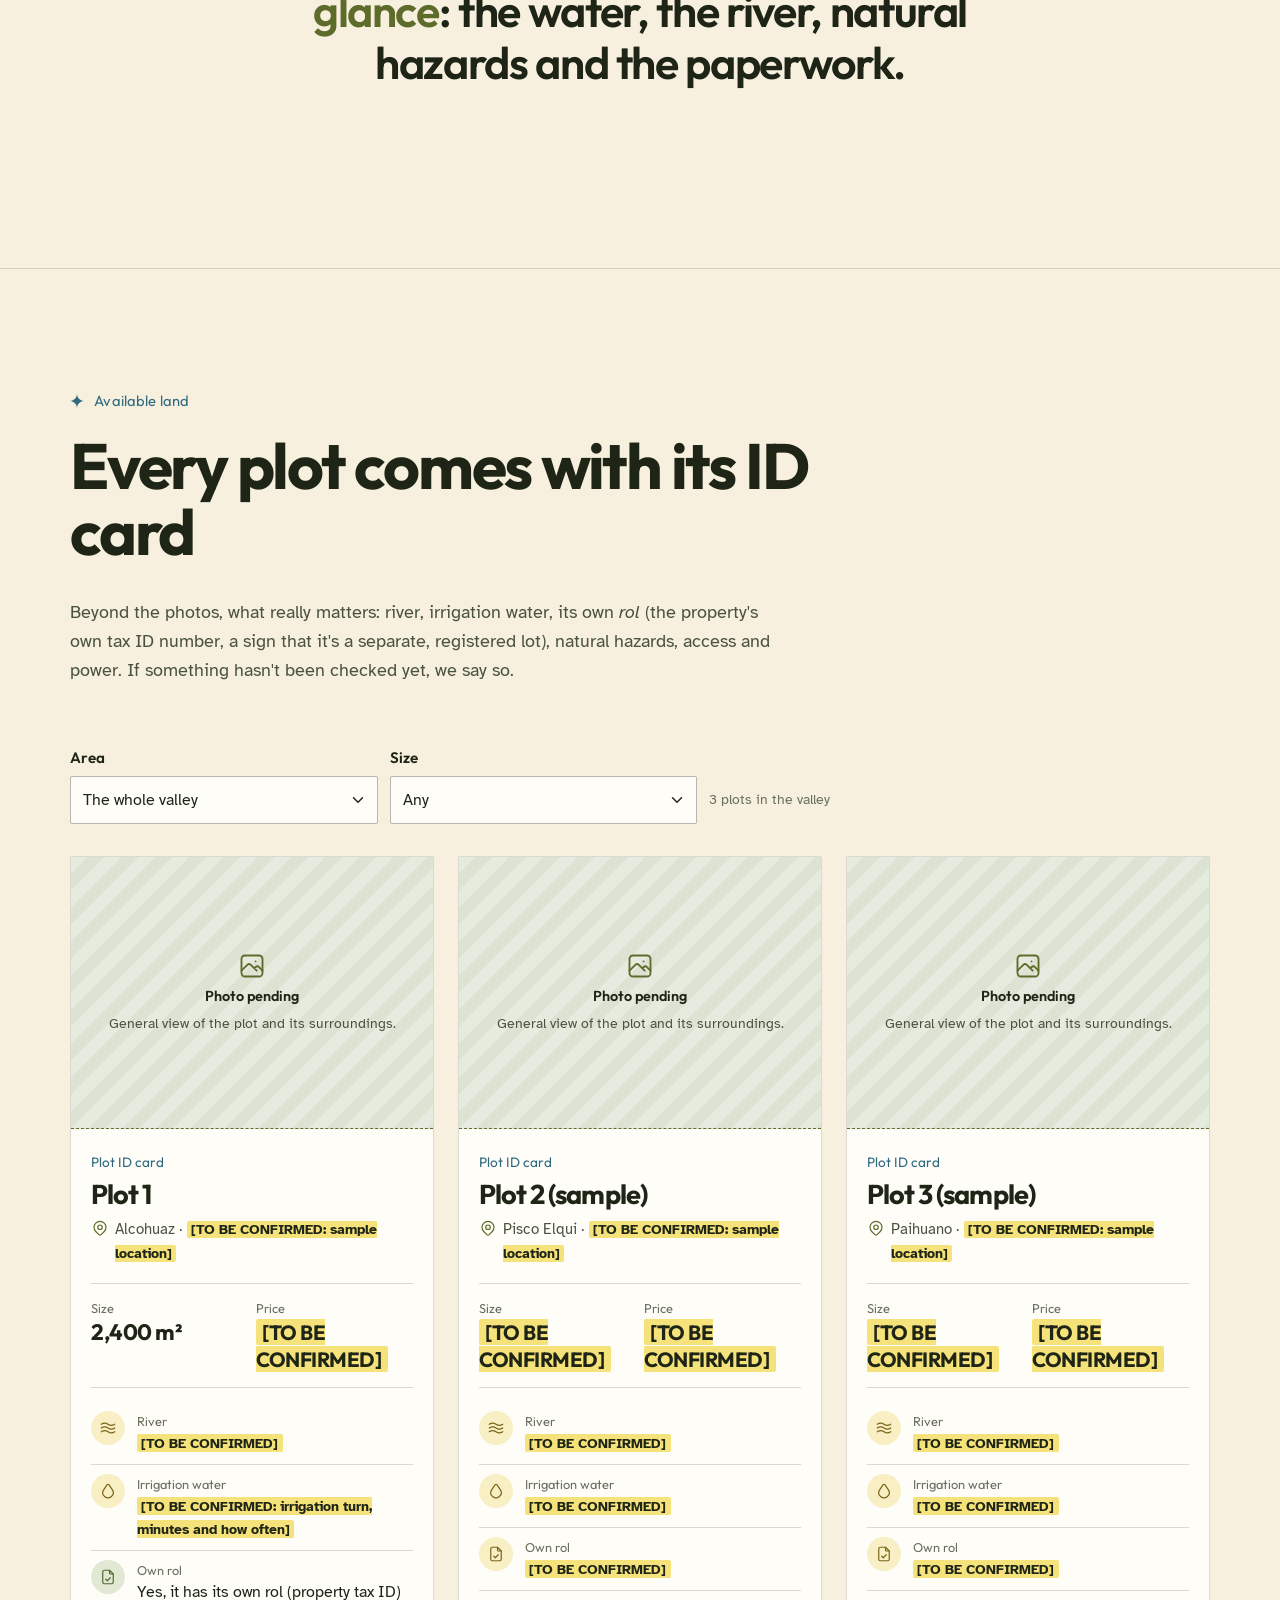
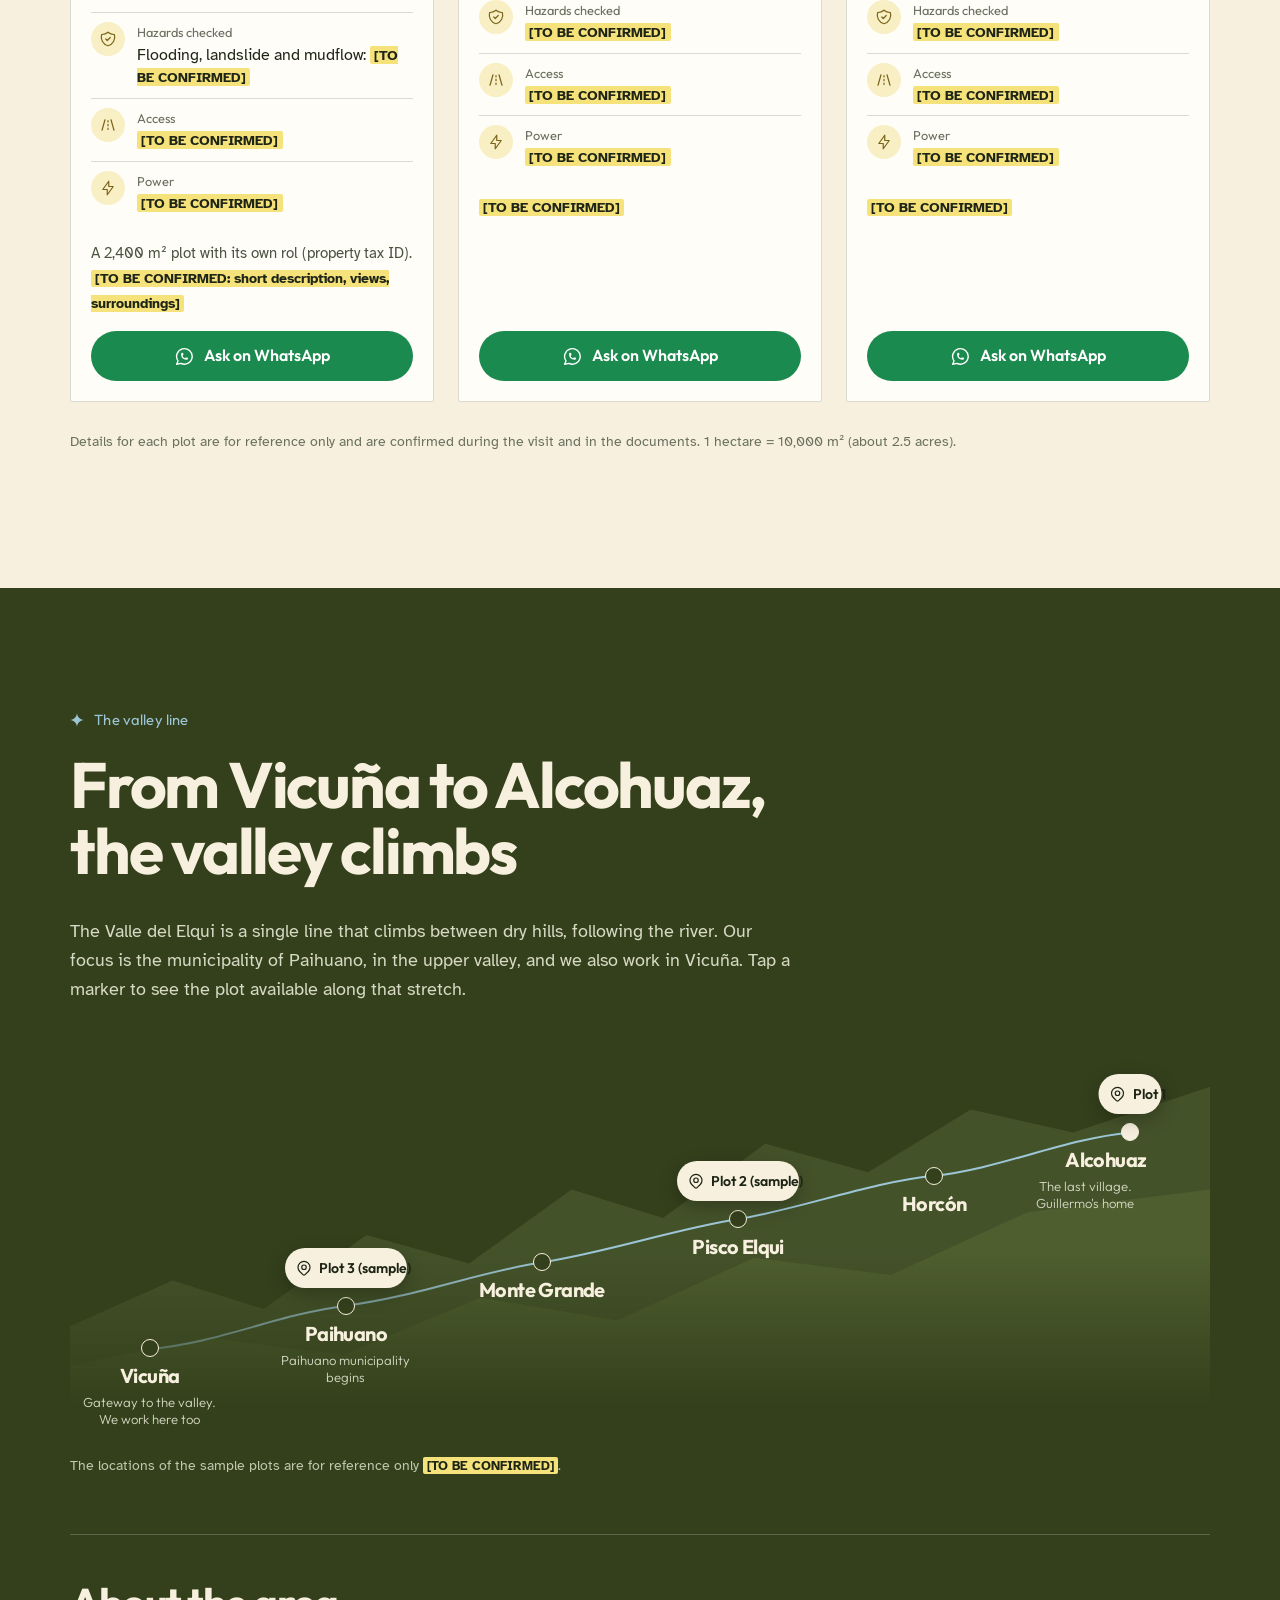
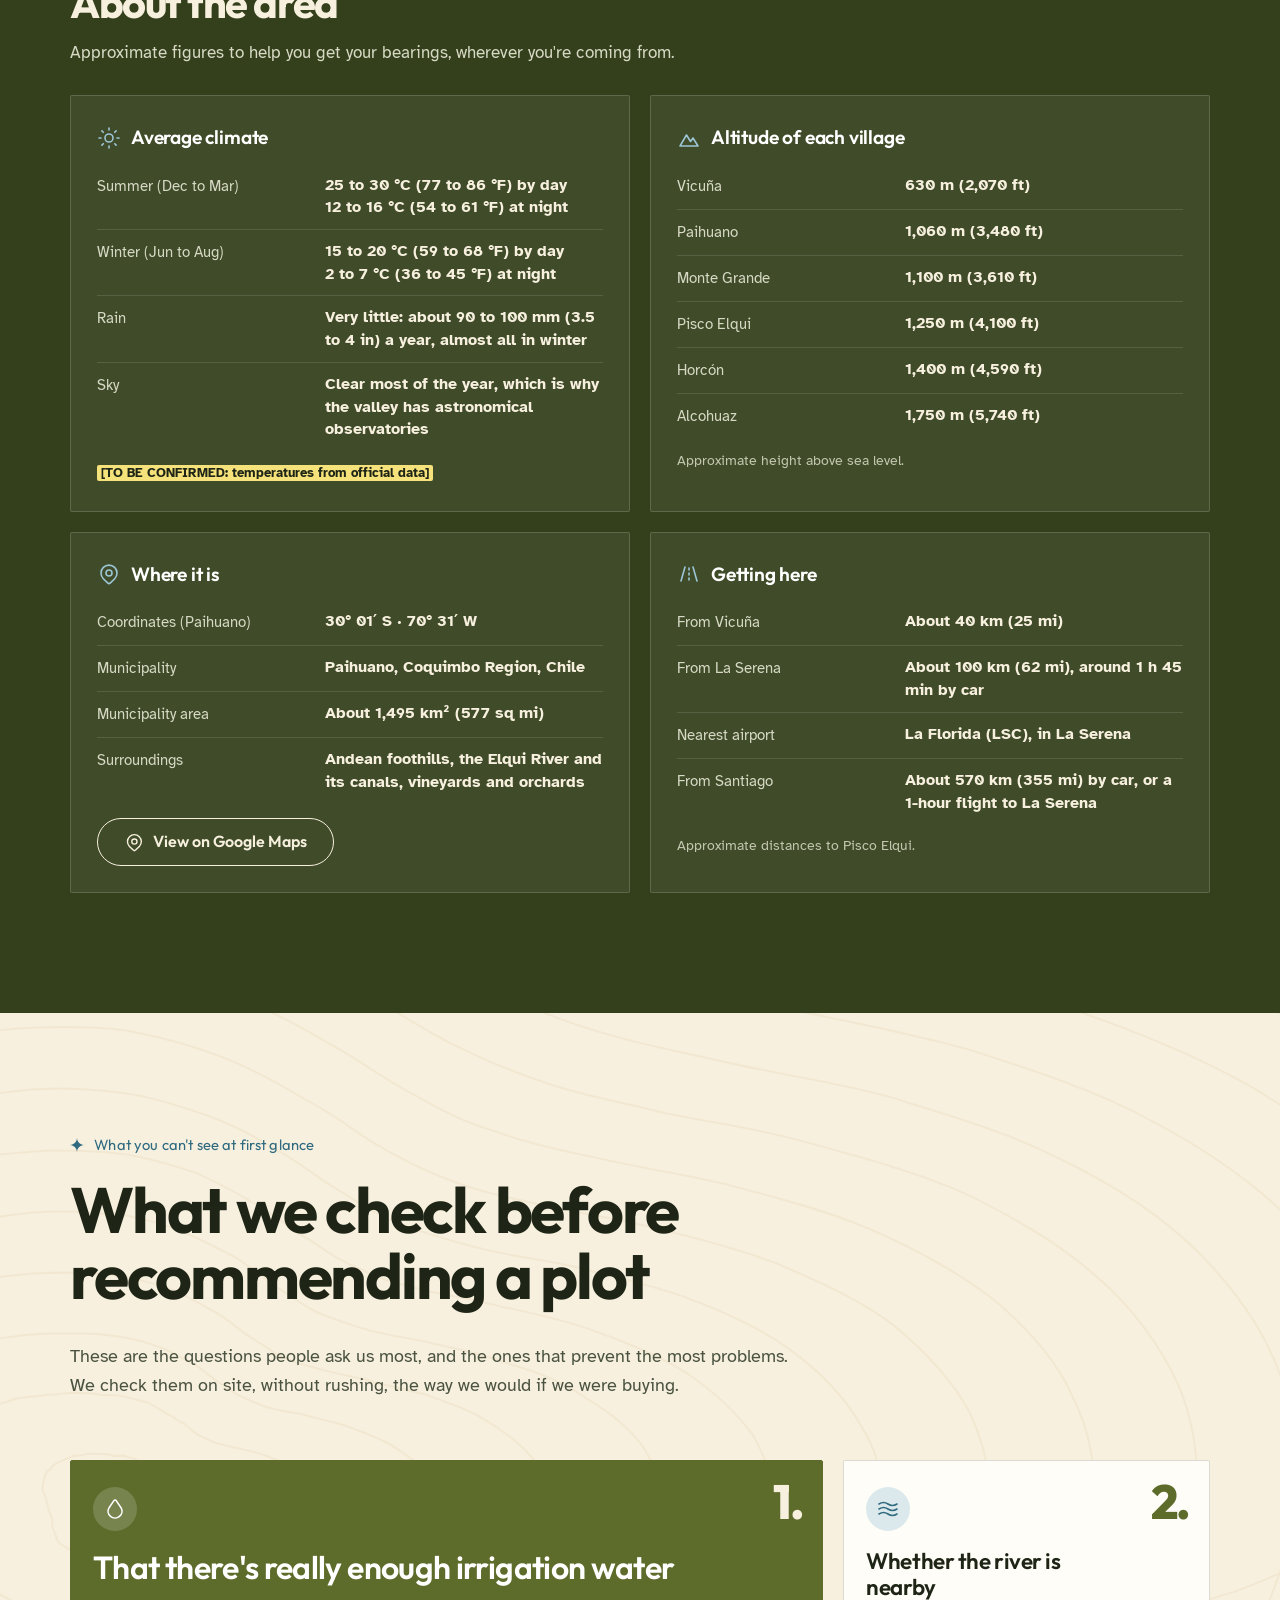
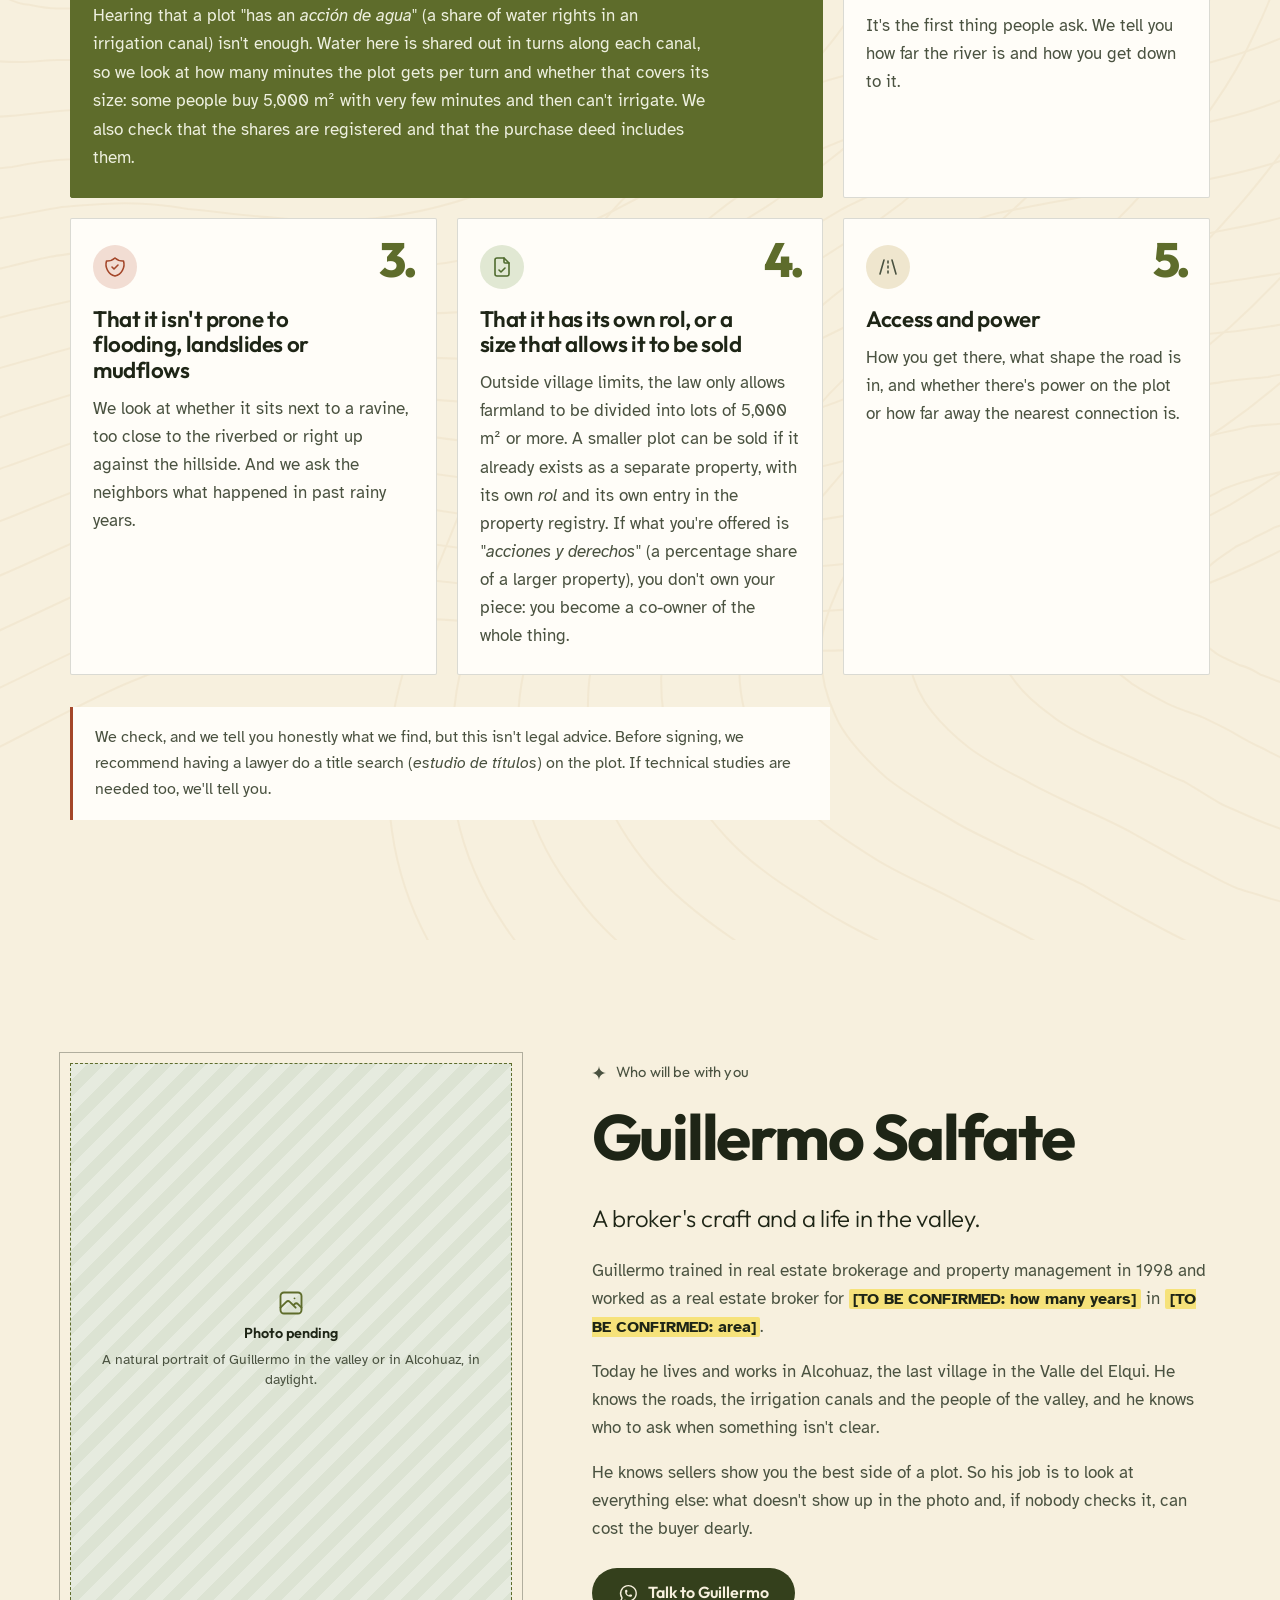
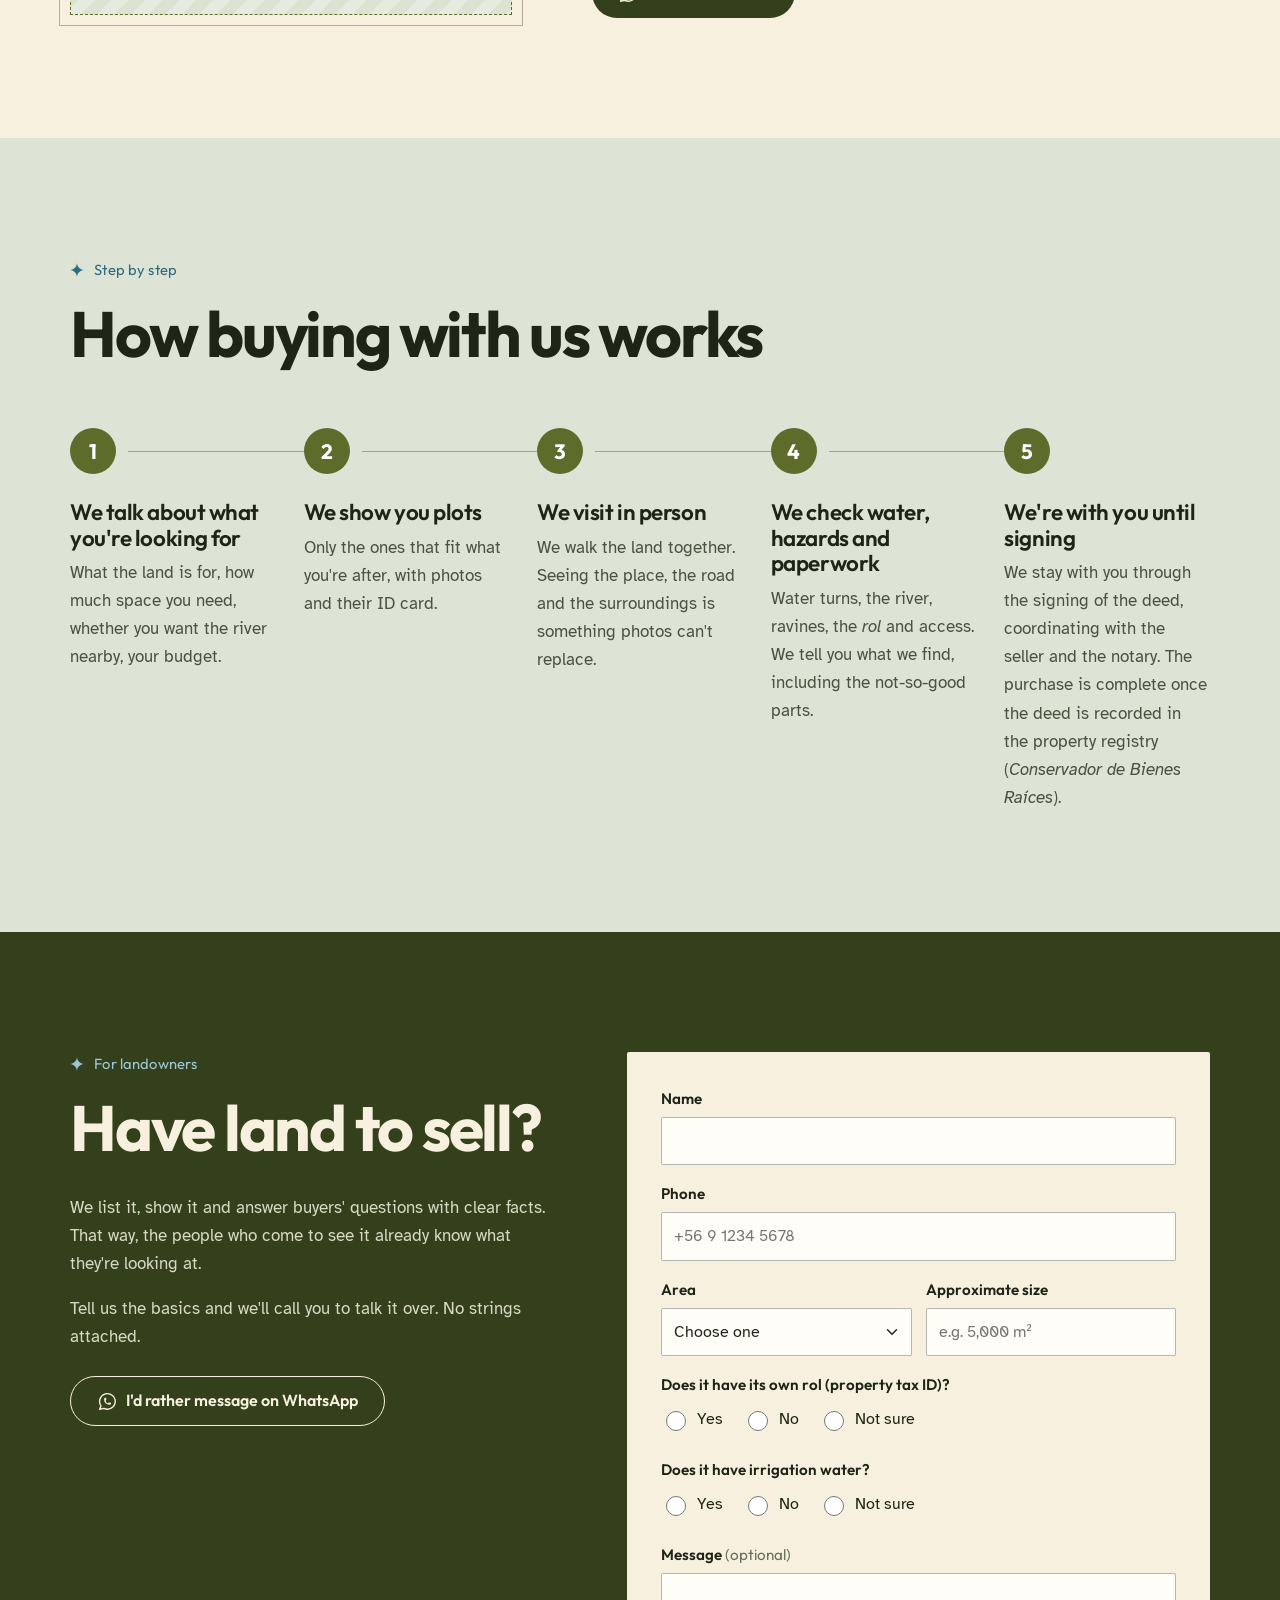
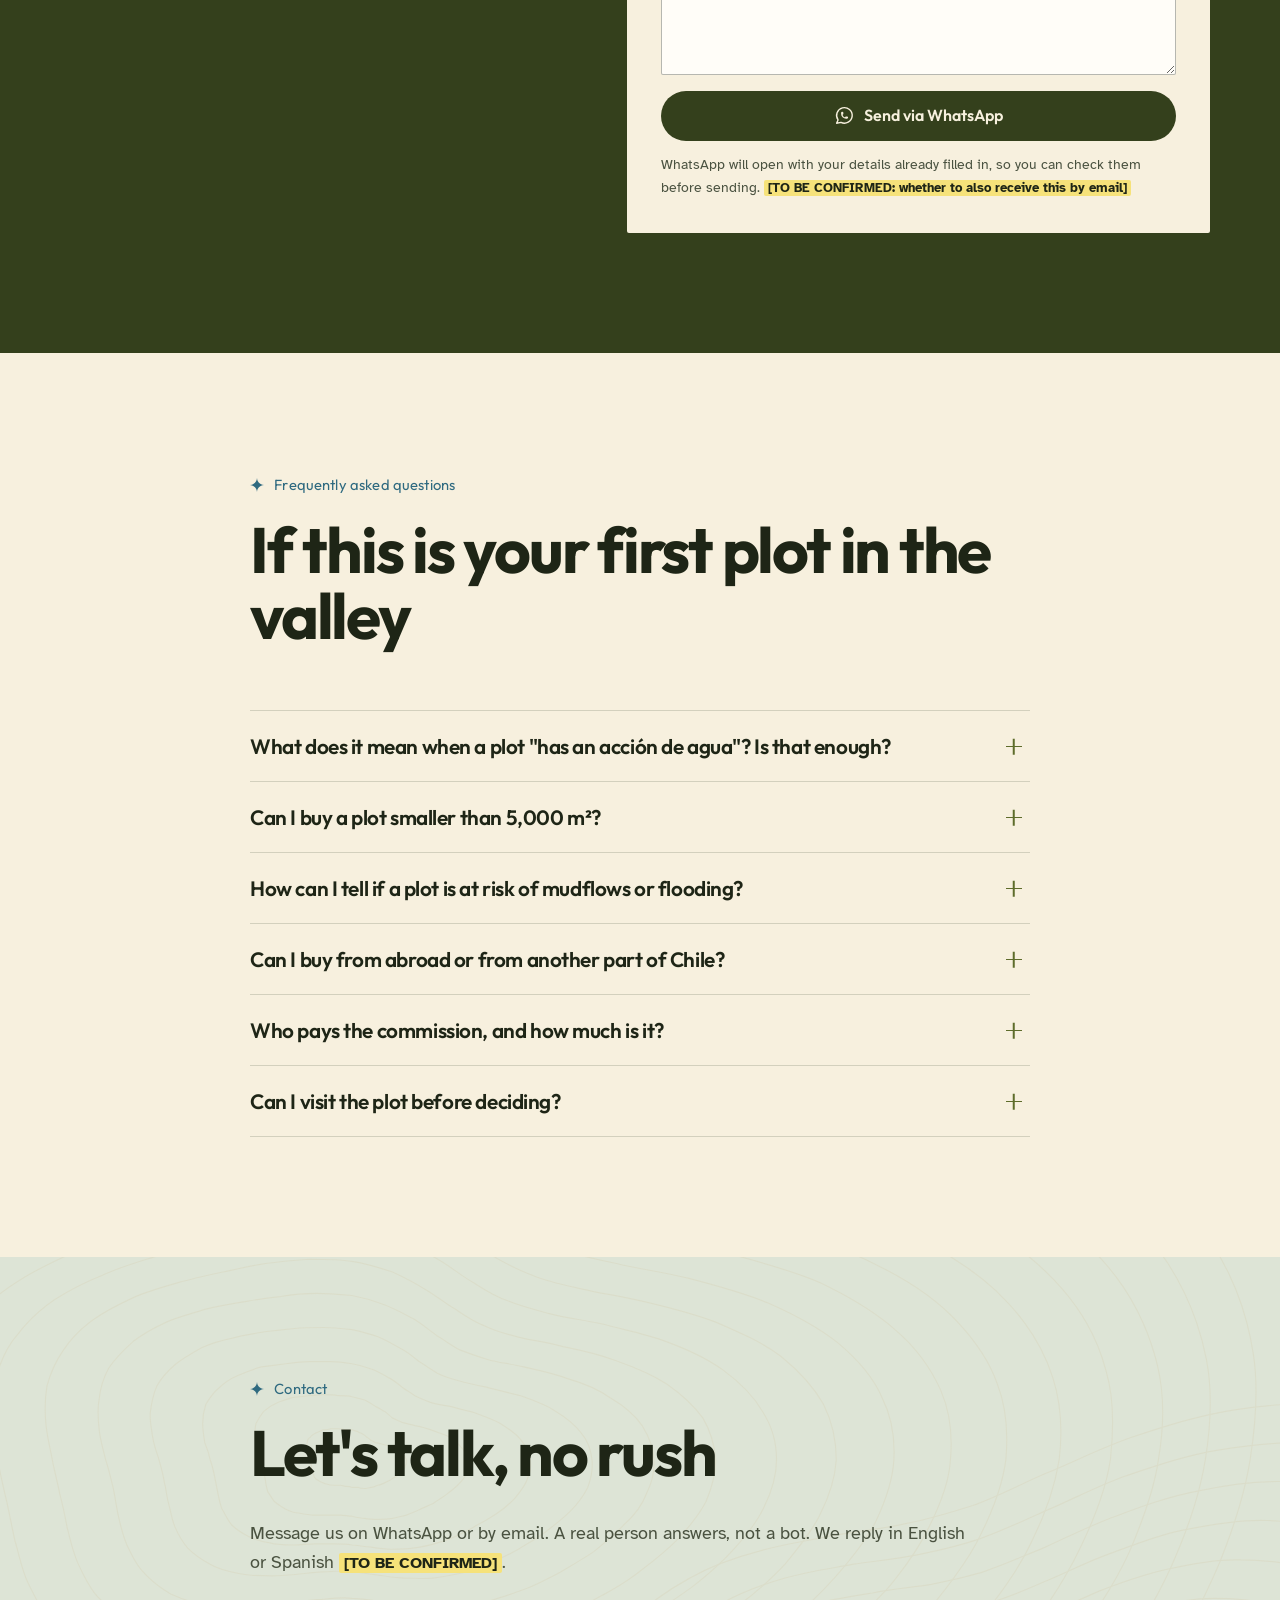
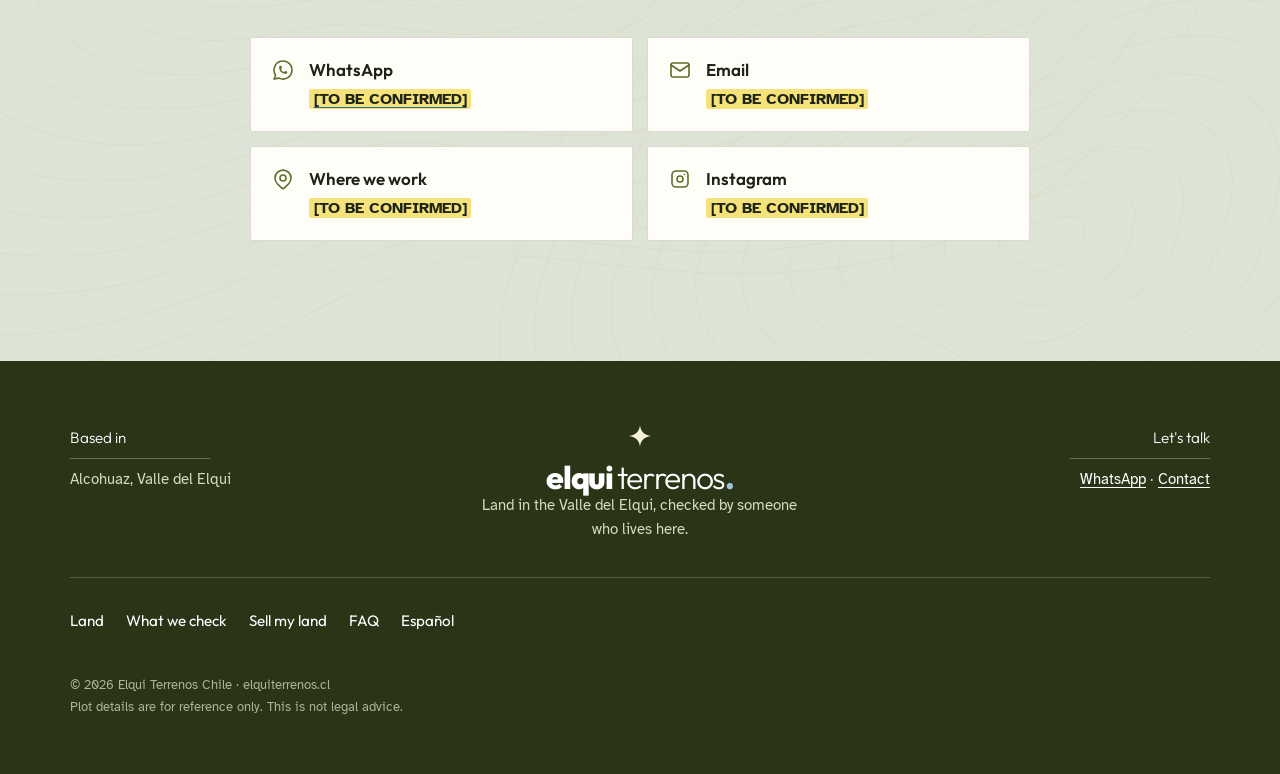
==== commit 6963a959: "Cambiar "lo más lindo" por "lo mejor del terreno" (español e inglés) Co-Authored-By: Claude Opus 5.5" ====
--- a/en/index.html
+++ b/en/index.html
@@ -21,7 +21,7 @@
   <meta property="og:locale:alternate" content="es_CL">
   <meta property="og:url" content="https://elquiterrenos.cl/en/">
   <meta property="og:title" content="Elqui Terrenos · Land in the Valle del Elqui, checked before you buy">
-  <meta property="og:description" content="Sellers always show you the prettiest side. We look at what you can't see at first glance: water, the river, natural hazards and paperwork.">
+  <meta property="og:description" content="Sellers always show you the best side of a plot. We look at what you can't see at first glance: water, the river, natural hazards and paperwork.">
   <!-- [POR CONFIRMAR] Imagen para compartir (1200 x 630 px). Se genera con la foto de portada cuando llegue. -->
   <meta property="og:image" content="https://elquiterrenos.cl/img/og-elqui-terrenos.jpg">
   <meta property="og:image:width" content="1200">
@@ -195,7 +195,7 @@
     <!-- ============ MANIFIESTO ============ -->
     <section class="manifiesto" aria-label="Our craft">
       <div class="envoltura">
-        <p class="manifiesto__texto aparecer">Sellers always show you the prettiest side. We check <em>what you can't see at first glance</em>: the water, the river, natural hazards and the paperwork.</p>
+        <p class="manifiesto__texto aparecer">Sellers always show you the best side of a plot. We check <em>what you can't see at first glance</em>: the water, the river, natural hazards and the paperwork.</p>
         <p class="manifiesto__firma aparecer">To look after the buyer</p>
       </div>
     </section>
@@ -206,7 +206,7 @@
         <header class="seccion__cabeza aparecer">
           <p class="sobretitulo">Available land</p>
           <h2 id="terrenos-titulo">Every plot comes with its ID card</h2>
-          <p class="seccion__bajada">Before the pretty photo, what really matters: river, irrigation water, its own <em lang="es">rol</em> (the property's own tax ID number, a sign that it's a separate, registered lot), natural hazards, access and power. If something hasn't been checked yet, we say so.</p>
+          <p class="seccion__bajada">Beyond the photos, what really matters: river, irrigation water, its own <em lang="es">rol</em> (the property's own tax ID number, a sign that it's a separate, registered lot), natural hazards, access and power. If something hasn't been checked yet, we say so.</p>
         </header>
 
         <form class="filtros aparecer" id="filtros" aria-label="Filter plots">
@@ -419,7 +419,7 @@
           <p class="persona__lead">A broker's craft and a life in the valley.</p>
           <p>Guillermo trained in real estate brokerage and property management in 1998 and worked as a real estate broker for <mark class="pc">[TO BE CONFIRMED: how many years]</mark> in <mark class="pc">[TO BE CONFIRMED: area]</mark>.</p>
           <p>Today he lives and works in Alcohuaz, the last village in the Valle del Elqui. He knows the roads, the irrigation canals and the people of the valley, and he knows who to ask when something isn't clear.</p>
-          <p>He knows sellers show you the prettiest side. So his job is to look at everything else: what doesn't show up in the photo and, if nobody checks it, can cost the buyer dearly.</p>
+          <p>He knows sellers show you the best side of a plot. So his job is to look at everything else: what doesn't show up in the photo and, if nobody checks it, can cost the buyer dearly.</p>
           <a class="boton boton--noche" href="#contacto" data-wa="Hi Guillermo, I'd like to talk about buying land in the Valle del Elqui.">
             <svg class="ico" aria-hidden="true"><use href="#i-wa"/></svg> Talk to Guillermo
           </a>
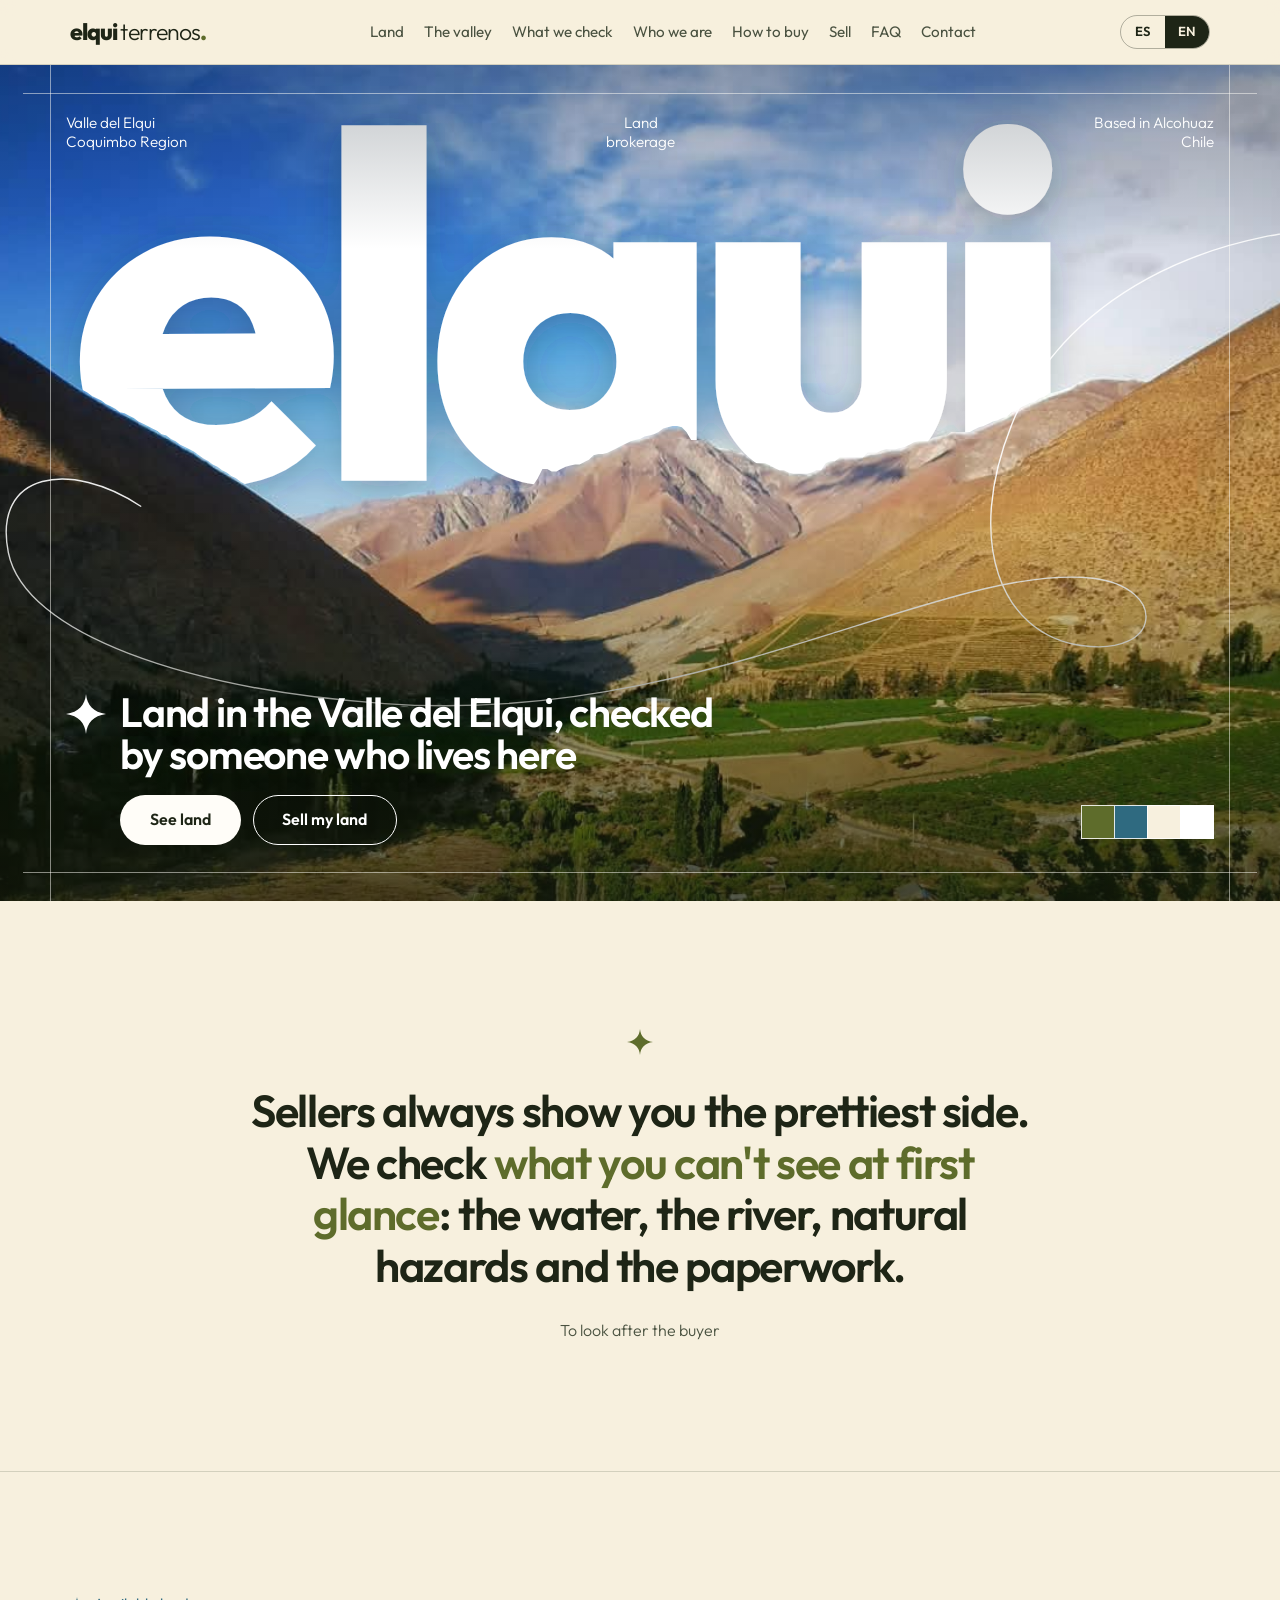
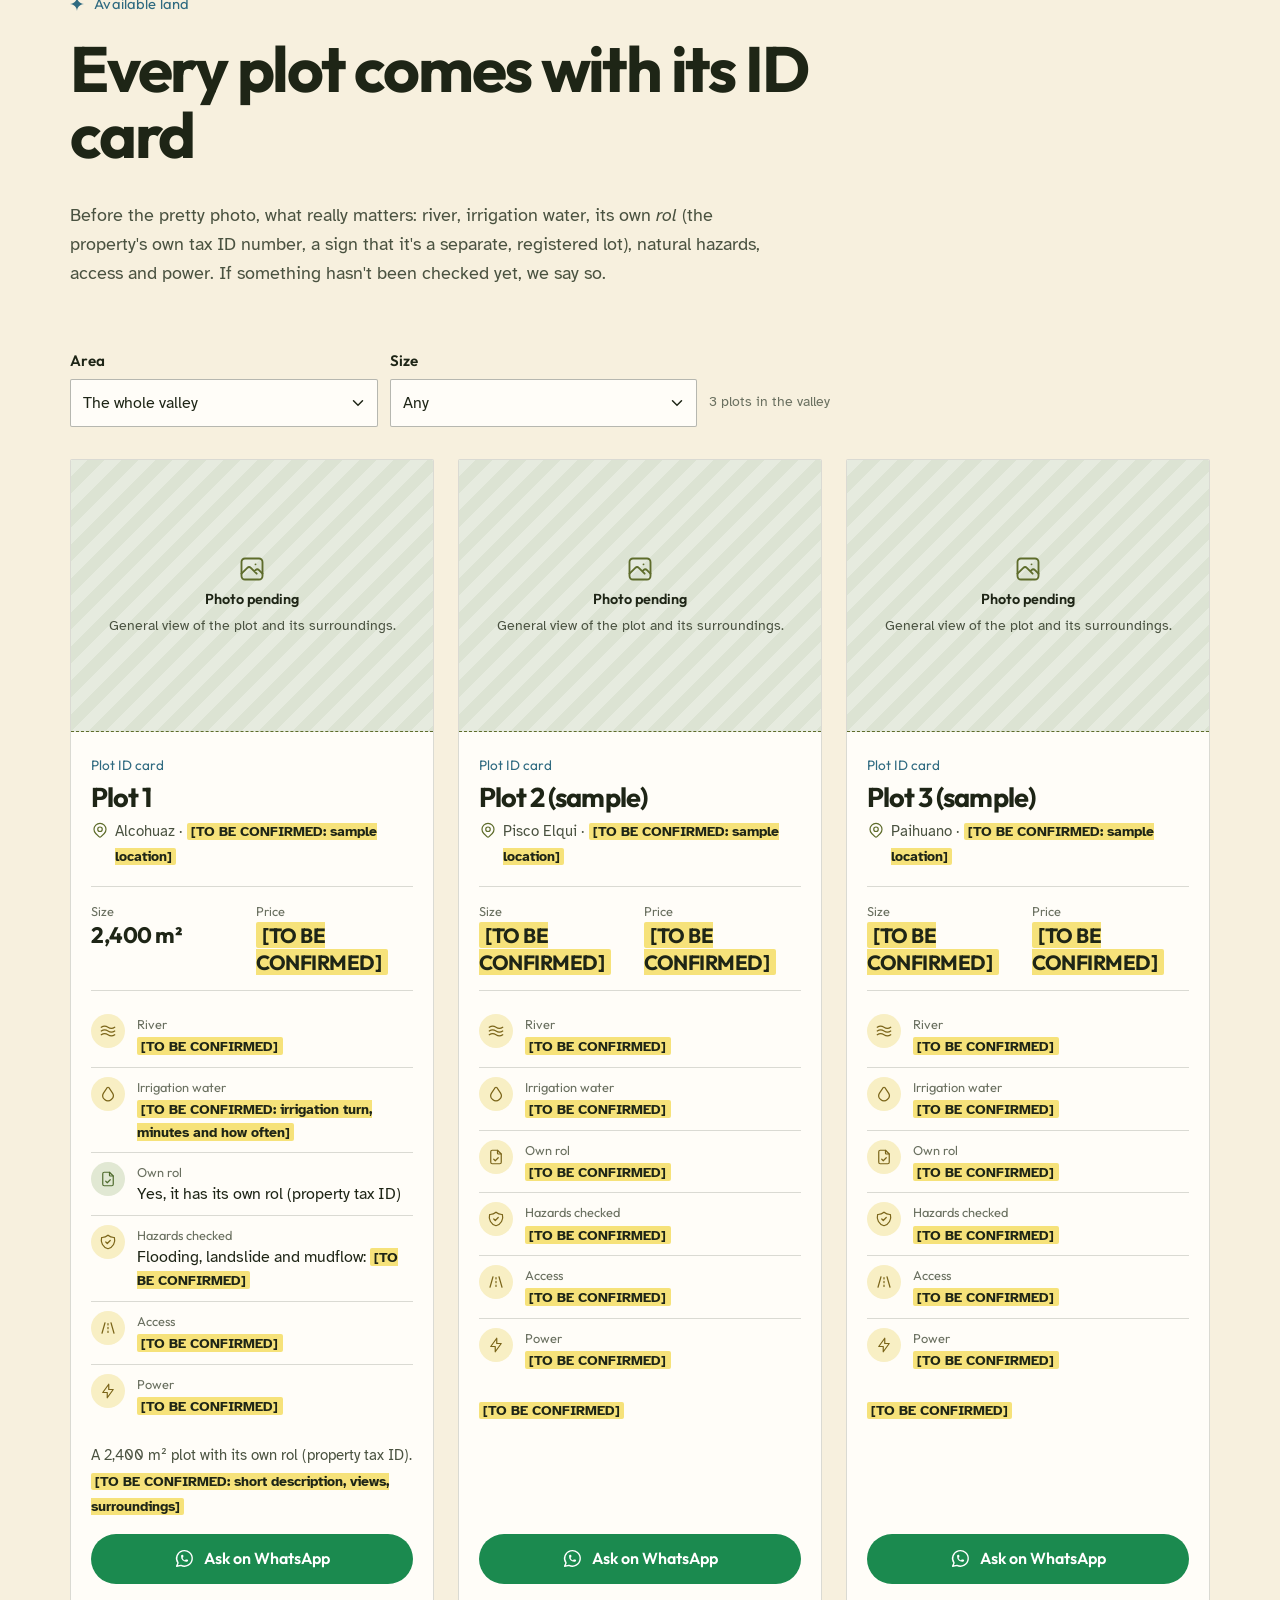
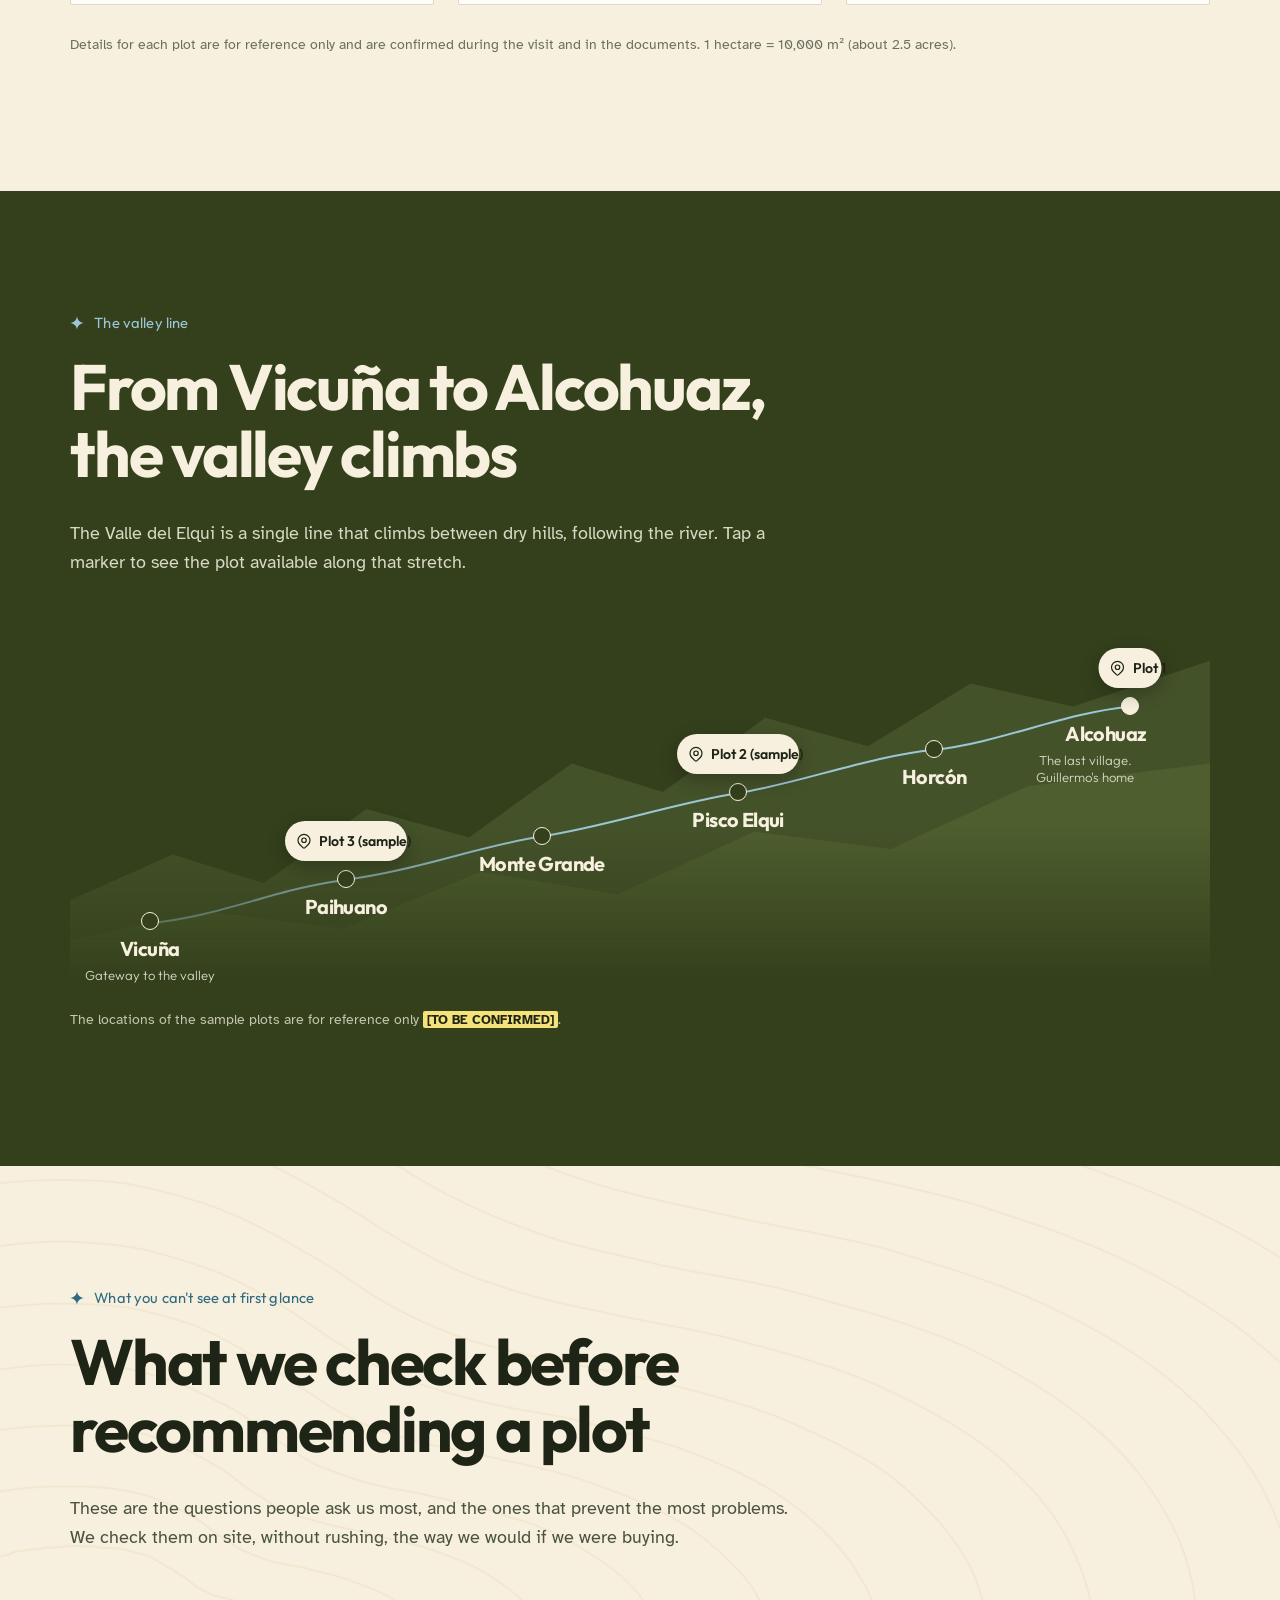
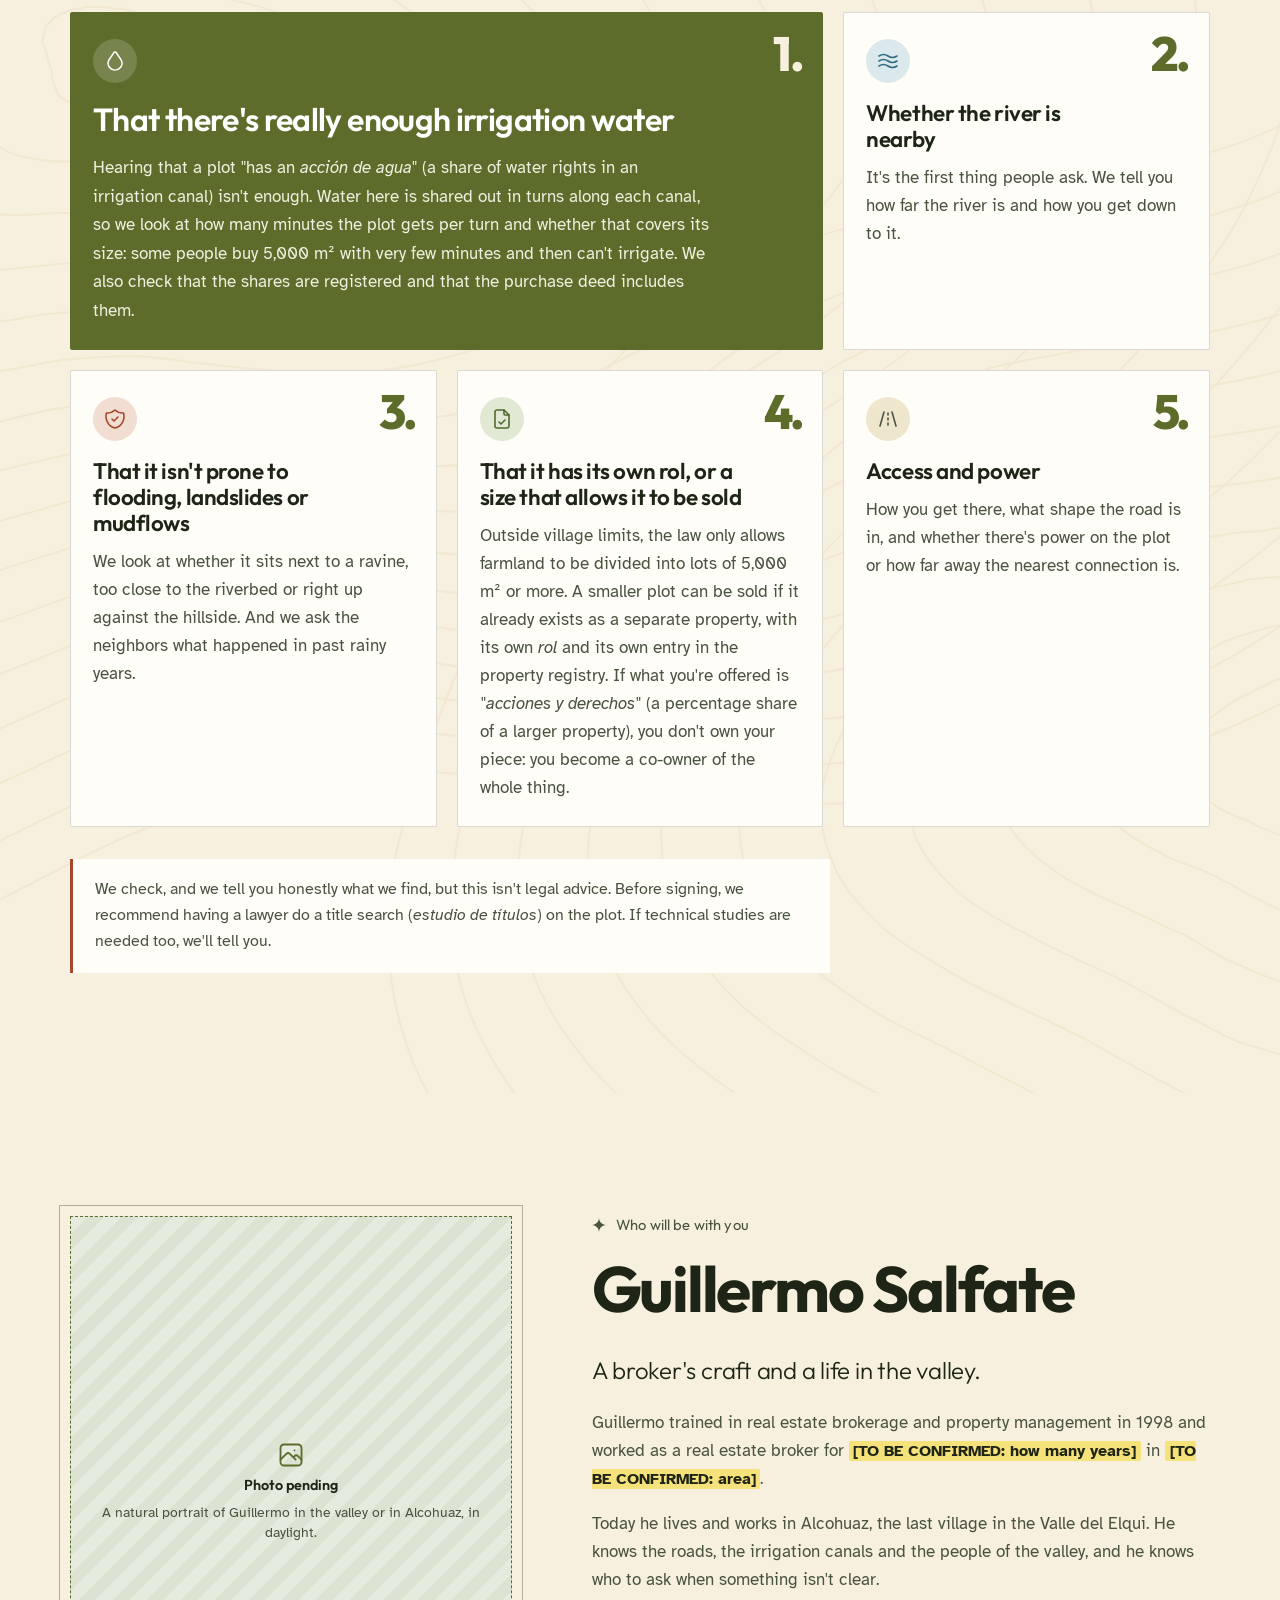
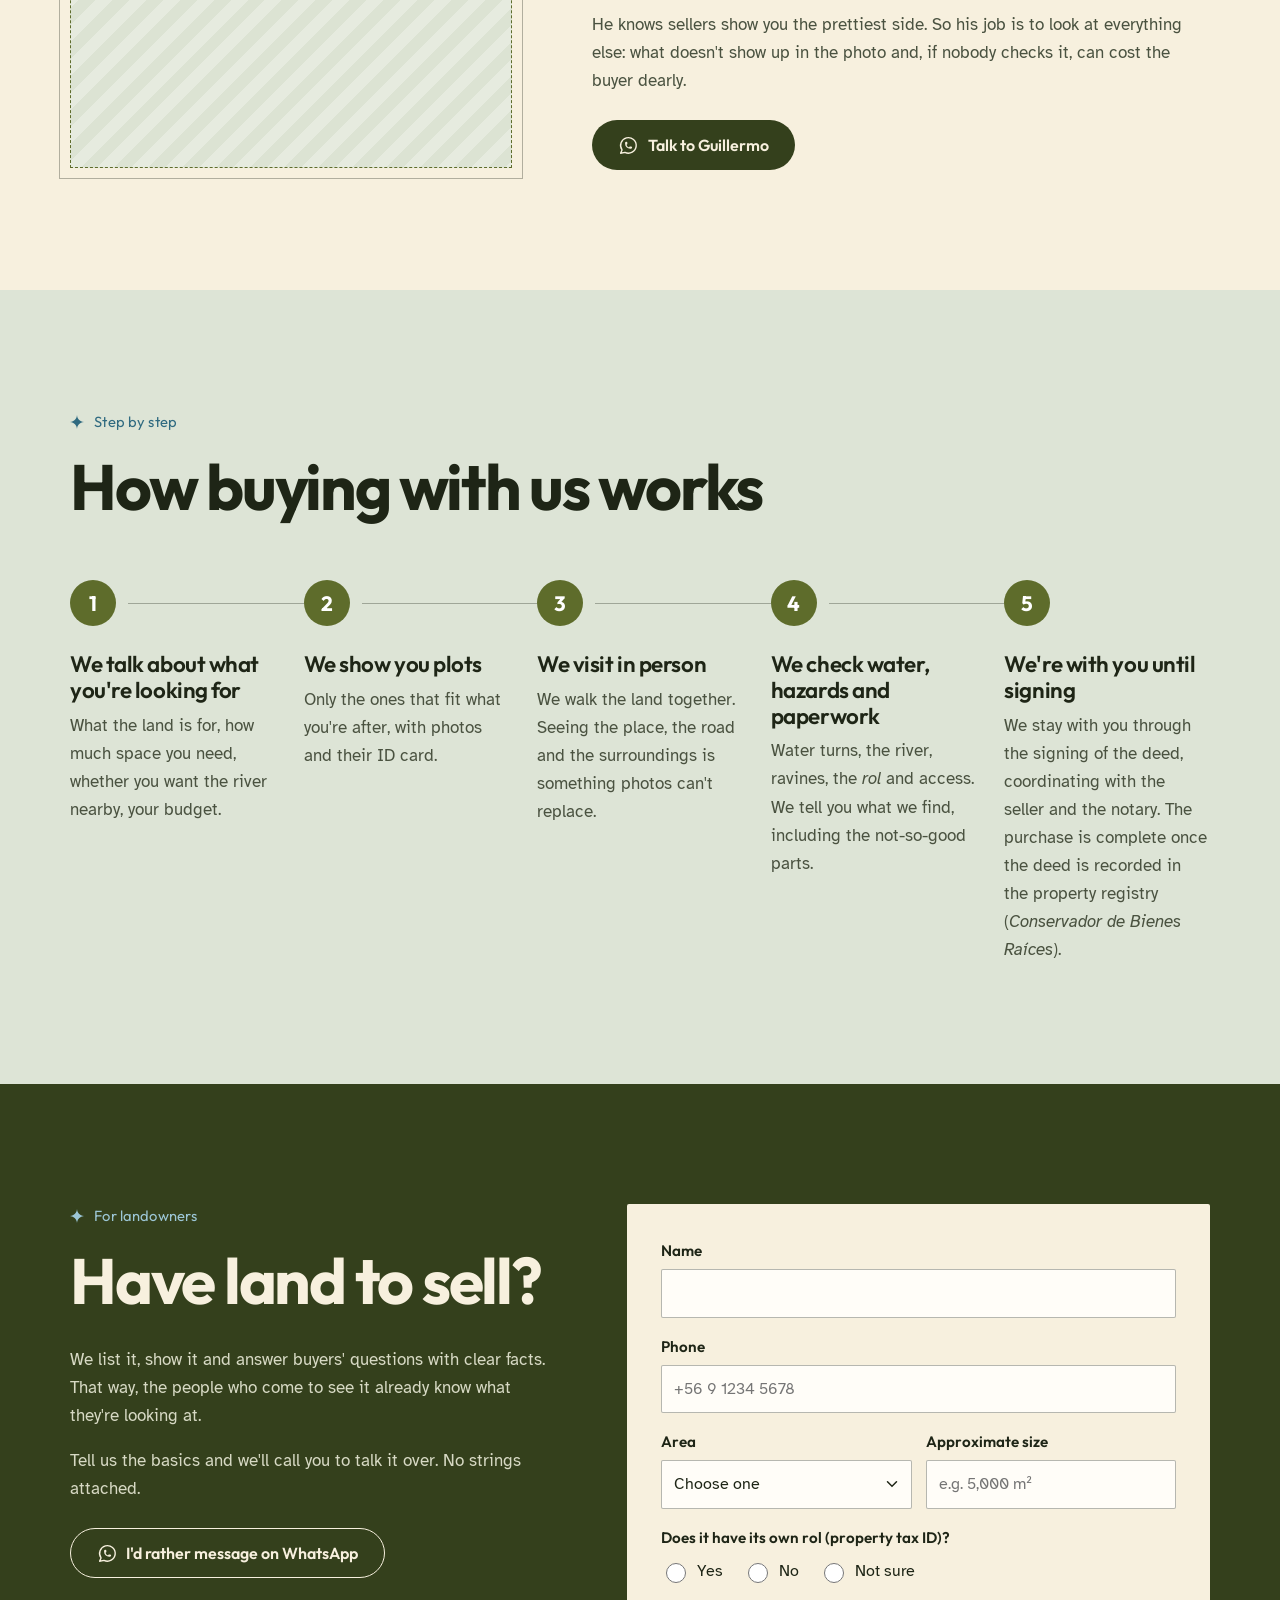
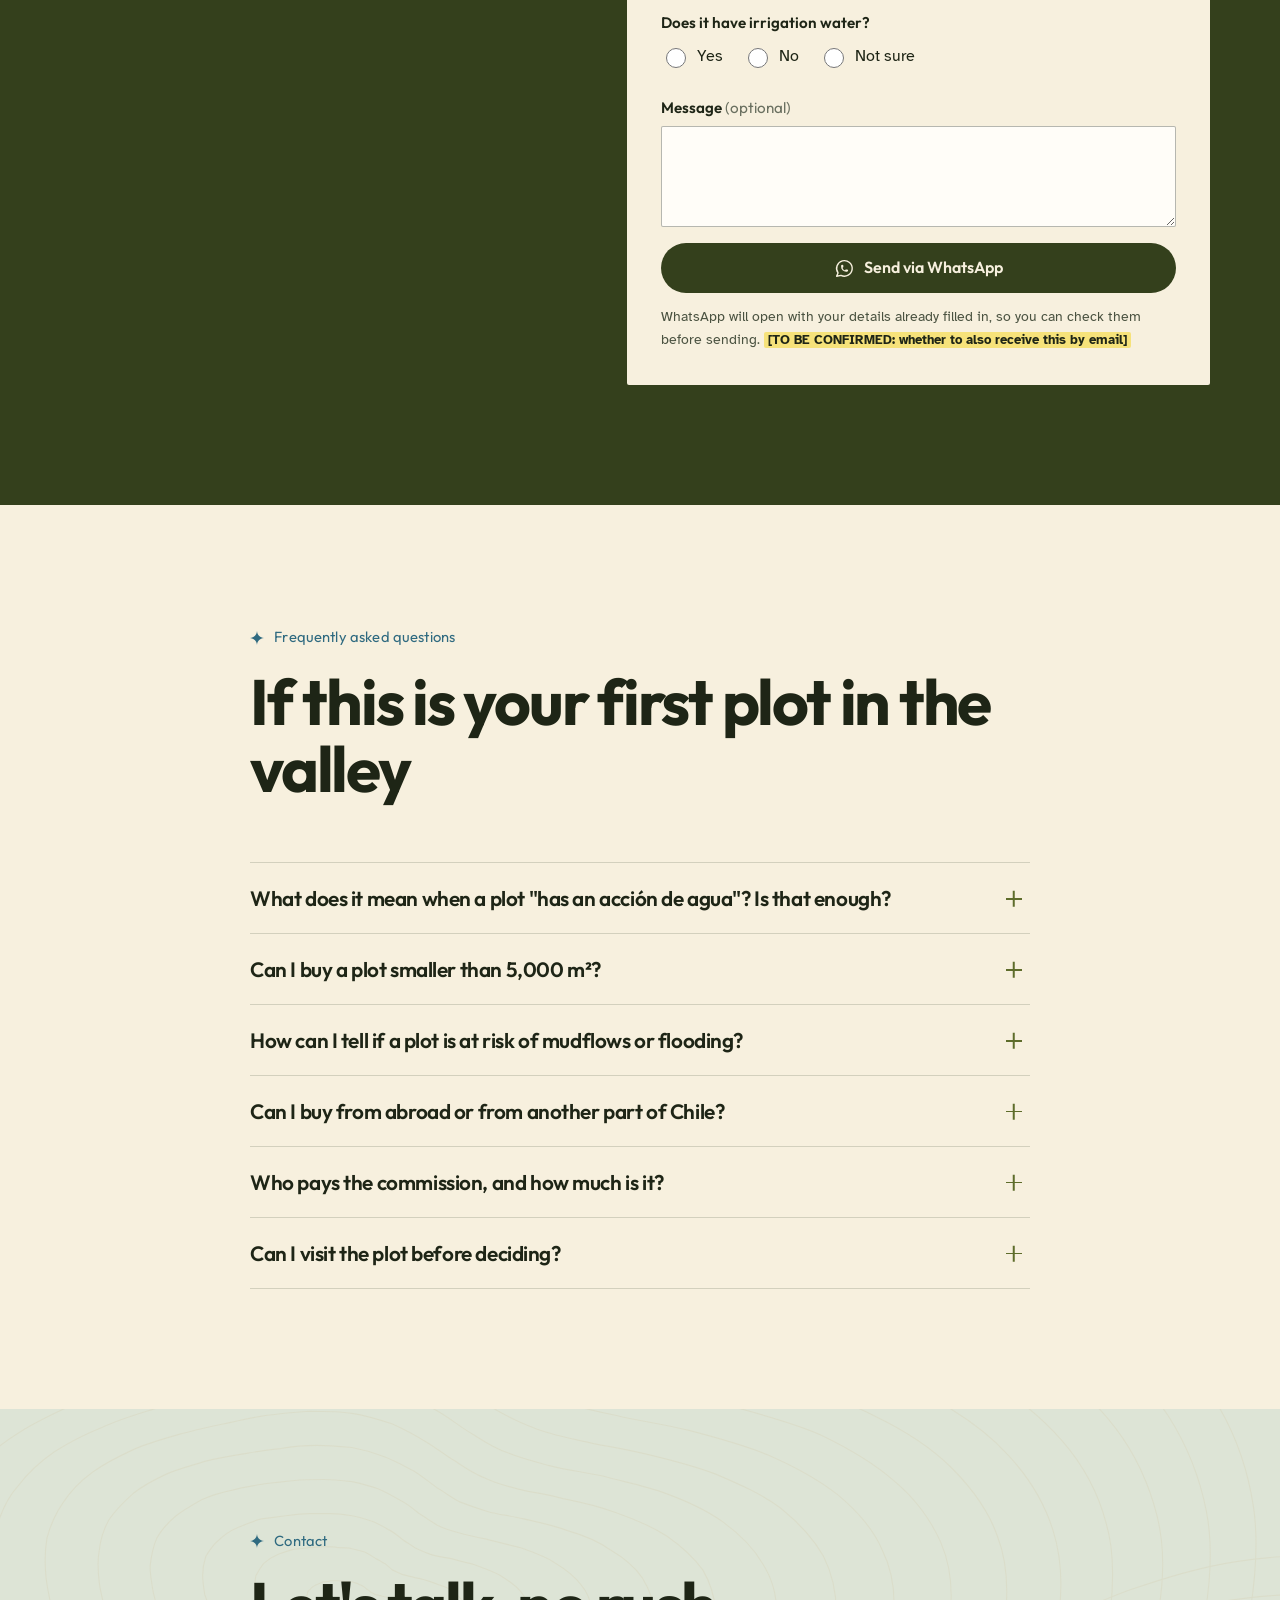
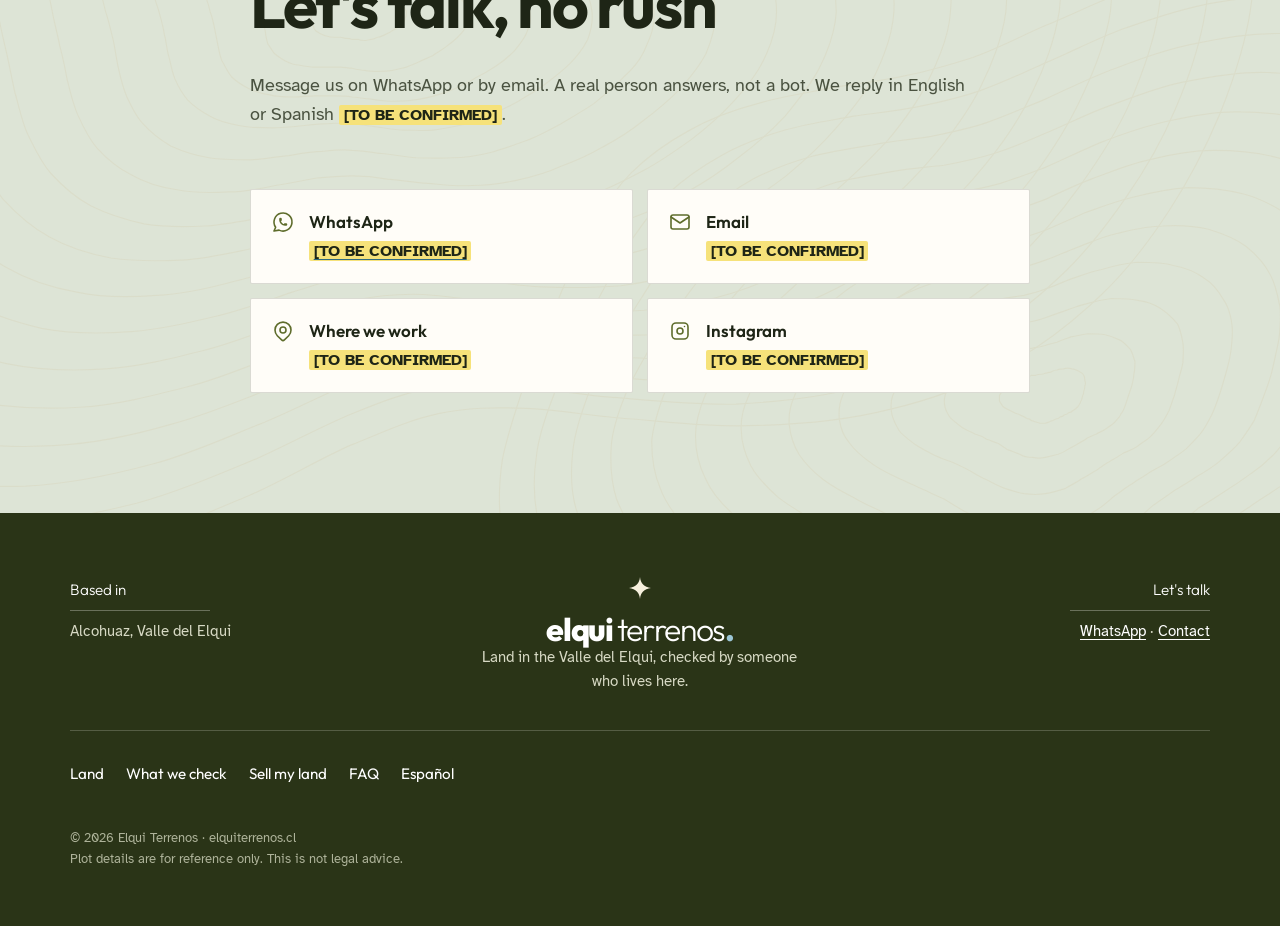
==== commit 70cc4e80: "Bloques numerados para pedir cambios (se ven con ?bloques) Cada bloque y sus partes llevan un número" ====
--- a/en/index.html
+++ b/en/index.html
@@ -4,7 +4,7 @@
   <meta charset="utf-8">
   <meta name="viewport" content="width=device-width, initial-scale=1">
   <title>Elqui Terrenos · Land in the Valle del Elqui, checked before you buy</title>
-  <meta name="description" content="Helping you buy and sell property in Paihuano, in Chile's Valle del Elqui. Land checked by someone who lives in the valley: irrigation water, the river, natural hazards, title and access.">
+  <meta name="description" content="Land for sale in the Valle del Elqui, Chile, checked by someone who lives in the valley. Before recommending a plot, we look at irrigation water, the river, natural hazards, title and access.">
   <link rel="canonical" href="https://elquiterrenos.cl/en/">
   <link rel="alternate" hreflang="es" href="https://elquiterrenos.cl/">
   <link rel="alternate" hreflang="en" href="https://elquiterrenos.cl/en/">
@@ -21,7 +21,7 @@
   <meta property="og:locale:alternate" content="es_CL">
   <meta property="og:url" content="https://elquiterrenos.cl/en/">
   <meta property="og:title" content="Elqui Terrenos · Land in the Valle del Elqui, checked before you buy">
-  <meta property="og:description" content="Sellers always show you the best side of a plot. We look at what you can't see at first glance: water, the river, natural hazards and paperwork.">
+  <meta property="og:description" content="Sellers always show you the prettiest side. We look at what you can't see at first glance: water, the river, natural hazards and paperwork.">
   <!-- [POR CONFIRMAR] Imagen para compartir (1200 x 630 px). Se genera con la foto de portada cuando llegue. -->
   <meta property="og:image" content="https://elquiterrenos.cl/img/og-elqui-terrenos.jpg">
   <meta property="og:image:width" content="1200">
@@ -42,12 +42,11 @@
     "@context": "https://schema.org",
     "@type": "RealEstateAgent",
     "name": "Elqui Terrenos",
-    "alternateName": "Elqui Terrenos Chile",
     "url": "https://elquiterrenos.cl/en/",
     "description": "Land brokerage in the Valle del Elqui, Chile. We check irrigation water, the river, natural hazards, title (own rol), access and power before recommending a plot.",
     "image": "https://elquiterrenos.cl/img/og-elqui-terrenos.jpg",
     "areaServed": [
-      { "@type": "Place", "name": "Paihuano municipality, Valle del Elqui, Coquimbo Region, Chile" },
+      { "@type": "Place", "name": "Valle del Elqui, Coquimbo Region, Chile" },
       { "@type": "Place", "name": "Vicuña" },
       { "@type": "Place", "name": "Paihuano" },
       { "@type": "Place", "name": "Monte Grande" },
@@ -61,7 +60,6 @@
       "addressRegion": "Región de Coquimbo",
       "addressCountry": "CL"
     },
-    "geo": { "@type": "GeoCoordinates", "latitude": -30.0288, "longitude": -70.5171 },
     "founder": { "@type": "Person", "name": "Guillermo Salfate" },
     "knowsLanguage": ["es", "en"]
   }
@@ -86,8 +84,6 @@
       <symbol id="i-mail" viewBox="0 0 24 24"><path d="M3 7a2 2 0 0 1 2-2h14a2 2 0 0 1 2 2v10a2 2 0 0 1-2 2H5a2 2 0 0 1-2-2z"/><path d="M3 7l9 6 9-6"/></symbol>
       <symbol id="i-ig" viewBox="0 0 24 24"><path d="M4 8a4 4 0 0 1 4-4h8a4 4 0 0 1 4 4v8a4 4 0 0 1-4 4H8a4 4 0 0 1-4-4z"/><path d="M9 12a3 3 0 1 0 6 0 3 3 0 0 0-6 0M16.5 7.5v.01"/></symbol>
       <symbol id="i-destello" viewBox="0 0 24 24"><path d="M12 0c.6 6.6 4.4 11 12 12-7.6 1-11.4 5.4-12 12-.6-6.6-4.4-11-12-12C7.6 11 11.4 6.6 12 0z"/></symbol>
-      <symbol id="i-sol" viewBox="0 0 24 24"><circle cx="12" cy="12" r="4"/><path d="M12 2v2M12 20v2M4.9 4.9l1.4 1.4M17.7 17.7l1.4 1.4M2 12h2M20 12h2M4.9 19.1l1.4-1.4M17.7 6.3l1.4-1.4"/></symbol>
-      <symbol id="i-monte" viewBox="0 0 24 24"><path d="M3 20 9.5 9l4 6.5L16 12l5 8z"/></symbol>
       <symbol id="i-menu" viewBox="0 0 24 24"><path d="M4 6h16M4 12h16M4 18h16"/></symbol>
       <symbol id="i-x" viewBox="0 0 24 24"><path d="M18 6 6 18M6 6l12 12"/></symbol>
       <symbol id="i-flecha" viewBox="0 0 24 24"><path d="M5 12h14M13 18l6-6M13 6l6 6"/></symbol>
@@ -95,13 +91,13 @@
   </svg>
 
   <!-- ============ MENÚ ============ -->
-  <header class="cabecera" id="cabecera">
+  <header data-bloque="1" data-bloque-nombre="Barra de arriba" class="cabecera" id="cabecera">
     <div class="cabecera__in">
-      <a class="logo" href="#inicio" aria-label="Elqui Terrenos, back to top">
+      <a data-bloque="1.1" data-bloque-nombre="Logo" class="logo" href="#inicio" aria-label="Elqui Terrenos, back to top">
         <span class="logo__elqui">Elqui</span> <span class="logo__terrenos">Terrenos</span>
       </a>
 
-      <nav class="menu" id="menu" aria-label="Main menu">
+      <nav data-bloque="1.2" data-bloque-nombre="Menú" class="menu" id="menu" aria-label="Main menu">
         <ul>
           <li><a href="#terrenos">Land</a></li>
           <li><a href="#valle">The valley</a></li>
@@ -114,7 +110,7 @@
         </ul>
       </nav>
 
-      <div class="idioma" role="group" aria-label="Language">
+      <div data-bloque="1.3" data-bloque-nombre="Botón de idioma" class="idioma" role="group" aria-label="Language">
         <a class="idioma__otro" href="../" hreflang="es" lang="es">ES</a>
         <span class="idioma__actual" aria-current="true">EN</span>
       </div>
@@ -129,7 +125,7 @@
   <main id="contenido">
 
     <!-- ============ 1. PORTADA ============ -->
-    <section class="hero" id="inicio" aria-labelledby="hero-titulo">
+    <section data-bloque="2" data-bloque-nombre="Portada" class="hero" id="inicio" aria-labelledby="hero-titulo">
       <div class="hero__media">
         <!--
           PORTADA ESTILO AFICHE (ver "Foto referencia 2.jpg"): foto real del valle
@@ -164,17 +160,17 @@
       <!-- Líneas finas del marco, como en el afiche -->
       <div class="hero__marco" aria-hidden="true"></div>
 
-      <div class="hero__arriba">
-        <p>Paihuano municipality<br>Valle del Elqui</p>
-        <p>Property sales<br>and purchases</p>
+      <div data-bloque="2.1" data-bloque-nombre="Textos chicos de arriba" class="hero__arriba">
+        <p>Valle del Elqui<br>Coquimbo Region</p>
+        <p>Land<br>brokerage</p>
         <p>Based in Alcohuaz<br>Chile</p>
       </div>
 
       <div class="hero__texto">
         <svg class="hero__destello" viewBox="0 0 24 24" aria-hidden="true"><use href="#i-destello"/></svg>
         <div>
-          <h1 id="hero-titulo">Land in the Valle del Elqui, checked by someone who lives here</h1>
-          <div class="botones">
+          <h1 data-bloque="2.2" data-bloque-nombre="Título principal" id="hero-titulo">Land in the Valle del Elqui, checked by someone who lives here</h1>
+          <div data-bloque="2.3" data-bloque-nombre="Botones" class="botones">
             <a class="boton boton--claro" href="#terrenos">See land</a>
             <a class="boton boton--borde" href="#vender">Sell my land</a>
           </div>
@@ -183,33 +179,24 @@
       </div>
     </section>
 
-    <!-- ============ PRESENTACIÓN (texto de Guillermo) ============ -->
-    <section class="presenta" aria-labelledby="presenta-titulo">
+    <!-- ============ MANIFIESTO ============ -->
+    <section data-bloque="3" data-bloque-nombre="Frase del oficio" class="manifiesto" aria-label="Our craft">
       <div class="envoltura">
-        <h2 class="presenta__marca" id="presenta-titulo">Elqui Terrenos Chile</h2>
-        <p class="presenta__texto">Helping you buy and sell property in the valley of Paihuano, with the deep peace of the Andean foothills.</p>
-        <a class="presenta__link" href="#ficha">Climate, altitude and getting here <svg class="ico" aria-hidden="true"><use href="#i-flecha"/></svg></a>
-      </div>
-    </section>
-
-    <!-- ============ MANIFIESTO ============ -->
-    <section class="manifiesto" aria-label="Our craft">
+        <p data-bloque="3.1" data-bloque-nombre="Frase" class="manifiesto__texto aparecer">Sellers always show you the prettiest side. We check <em>what you can't see at first glance</em>: the water, the river, natural hazards and the paperwork.</p>
+        <p data-bloque="3.2" data-bloque-nombre="Firma" class="manifiesto__firma aparecer">To look after the buyer</p>
+      </div>
+    </section>
+
+    <!-- ============ 2. TERRENOS DISPONIBLES ============ -->
+    <section data-bloque="4" data-bloque-nombre="Terrenos" class="seccion" id="terrenos" aria-labelledby="terrenos-titulo">
       <div class="envoltura">
-        <p class="manifiesto__texto aparecer">Sellers always show you the best side of a plot. We check <em>what you can't see at first glance</em>: the water, the river, natural hazards and the paperwork.</p>
-        <p class="manifiesto__firma aparecer">To look after the buyer</p>
-      </div>
-    </section>
-
-    <!-- ============ 2. TERRENOS DISPONIBLES ============ -->
-    <section class="seccion" id="terrenos" aria-labelledby="terrenos-titulo">
-      <div class="envoltura">
-        <header class="seccion__cabeza aparecer">
+        <header data-bloque="4.1" data-bloque-nombre="Encabezado" class="seccion__cabeza aparecer">
           <p class="sobretitulo">Available land</p>
           <h2 id="terrenos-titulo">Every plot comes with its ID card</h2>
-          <p class="seccion__bajada">Beyond the photos, what really matters: river, irrigation water, its own <em lang="es">rol</em> (the property's own tax ID number, a sign that it's a separate, registered lot), natural hazards, access and power. If something hasn't been checked yet, we say so.</p>
+          <p class="seccion__bajada">Before the pretty photo, what really matters: river, irrigation water, its own <em lang="es">rol</em> (the property's own tax ID number, a sign that it's a separate, registered lot), natural hazards, access and power. If something hasn't been checked yet, we say so.</p>
         </header>
 
-        <form class="filtros aparecer" id="filtros" aria-label="Filter plots">
+        <form data-bloque="4.2" data-bloque-nombre="Filtros" class="filtros aparecer" id="filtros" aria-label="Filter plots">
           <div class="campo campo--filtro">
             <label for="filtro-zona">Area</label>
             <select id="filtro-zona" name="zona">
@@ -234,24 +221,24 @@
           <p class="filtros__conteo" id="conteo" aria-live="polite"></p>
         </form>
 
-        <div class="carnets" id="lista-terrenos">
+        <div data-bloque="4.3" data-bloque-nombre="Fichas de los terrenos" class="carnets" id="lista-terrenos">
           <p class="cargando">Loading plots…</p>
         </div>
 
-        <p class="nota">Details for each plot are for reference only and are confirmed during the visit and in the documents. 1 hectare = 10,000 m² (about 2.5 acres).</p>
+        <p data-bloque="4.4" data-bloque-nombre="Nota" class="nota">Details for each plot are for reference only and are confirmed during the visit and in the documents. 1 hectare = 10,000 m² (about 2.5 acres).</p>
       </div>
     </section>
 
     <!-- ============ 3. LA LÍNEA DEL VALLE ============ -->
-    <section class="seccion seccion--noche" id="valle" aria-labelledby="valle-titulo">
+    <section data-bloque="5" data-bloque-nombre="El valle" class="seccion seccion--noche" id="valle" aria-labelledby="valle-titulo">
       <div class="envoltura">
-        <header class="seccion__cabeza aparecer">
+        <header data-bloque="5.1" data-bloque-nombre="Encabezado" class="seccion__cabeza aparecer">
           <p class="sobretitulo">The valley line</p>
           <h2 id="valle-titulo">From Vicuña to Alcohuaz, the valley climbs</h2>
-          <p class="seccion__bajada">The Valle del Elqui is a single line that climbs between dry hills, following the river. Our focus is the municipality of Paihuano, in the upper valley, and we also work in Vicuña. Tap a marker to see the plot available along that stretch.</p>
+          <p class="seccion__bajada">The Valle del Elqui is a single line that climbs between dry hills, following the river. Tap a marker to see the plot available along that stretch.</p>
         </header>
 
-        <div class="valle aparecer">
+        <div data-bloque="5.2" data-bloque-nombre="Línea del valle con los pueblos" class="valle aparecer">
           <svg class="valle__dibujo" viewBox="0 0 1000 300" preserveAspectRatio="none" aria-hidden="true">
             <path class="valle__cerros" d="M0 300V230L90 190 170 215 260 150 350 175 440 110 520 135 610 70 700 95 790 40 880 60 1000 20V300z"/>
             <path class="valle__cerros valle__cerros--cerca" d="M0 300V265L120 240 240 255 360 205 480 225 600 170 720 185 840 130 1000 110V300z"/>
@@ -262,13 +249,12 @@
             <li class="pueblo" data-zona="vicuna" style="--x:7%;--y:83%">
               <span class="pueblo__punto" aria-hidden="true"></span>
               <span class="pueblo__nombre">Vicuña</span>
-              <span class="pueblo__nota">Gateway to the valley. We work here too</span>
+              <span class="pueblo__nota">Gateway to the valley</span>
               <span class="pueblo__marcas"></span>
             </li>
             <li class="pueblo" data-zona="paihuano" style="--x:24.2%;--y:70.7%">
               <span class="pueblo__punto" aria-hidden="true"></span>
               <span class="pueblo__nombre">Paihuano</span>
-              <span class="pueblo__nota">Paihuano municipality begins</span>
               <span class="pueblo__marcas"></span>
             </li>
             <li class="pueblo" data-zona="monte-grande" style="--x:41.4%;--y:58%">
@@ -295,77 +281,21 @@
           </ol>
         </div>
 
-        <div class="valle__panel" id="valle-panel" aria-live="polite" hidden></div>
-        <p class="nota nota--clara">The locations of the sample plots are for reference only <mark class="pc">[TO BE CONFIRMED]</mark>.</p>
-
-        <!-- FICHA DEL LUGAR: datos aproximados para compradores de Chile y del extranjero -->
-        <div class="ficha aparecer" id="ficha">
-          <h3>About the area</h3>
-          <p class="ficha__bajada">Approximate figures to help you get your bearings, wherever you're coming from.</p>
-
-          <div class="ficha__grilla">
-            <div class="ficha__bloque">
-              <h4><svg class="ico" aria-hidden="true"><use href="#i-sol"/></svg> Average climate</h4>
-              <dl>
-                <div><dt>Summer (Dec to Mar)</dt><dd>25 to 30 °C (77 to 86 °F) by day<br>12 to 16 °C (54 to 61 °F) at night</dd></div>
-                <div><dt>Winter (Jun to Aug)</dt><dd>15 to 20 °C (59 to 68 °F) by day<br>2 to 7 °C (36 to 45 °F) at night</dd></div>
-                <div><dt>Rain</dt><dd>Very little: about 90 to 100 mm (3.5 to 4 in) a year, almost all in winter</dd></div>
-                <div><dt>Sky</dt><dd>Clear most of the year, which is why the valley has astronomical observatories</dd></div>
-              </dl>
-              <p class="ficha__nota"><mark class="pc">[TO BE CONFIRMED: temperatures from official data]</mark></p>
-            </div>
-
-            <div class="ficha__bloque">
-              <h4><svg class="ico" aria-hidden="true"><use href="#i-monte"/></svg> Altitude of each village</h4>
-              <dl>
-                <div><dt>Vicuña</dt><dd>630 m (2,070 ft)</dd></div>
-                <div><dt>Paihuano</dt><dd>1,060 m (3,480 ft)</dd></div>
-                <div><dt>Monte Grande</dt><dd>1,100 m (3,610 ft)</dd></div>
-                <div><dt>Pisco Elqui</dt><dd>1,250 m (4,100 ft)</dd></div>
-                <div><dt>Horcón</dt><dd>1,400 m (4,590 ft)</dd></div>
-                <div><dt>Alcohuaz</dt><dd>1,750 m (5,740 ft)</dd></div>
-              </dl>
-              <p class="ficha__nota">Approximate height above sea level.</p>
-            </div>
-
-            <div class="ficha__bloque">
-              <h4><svg class="ico" aria-hidden="true"><use href="#i-pin"/></svg> Where it is</h4>
-              <dl>
-                <div><dt>Coordinates (Paihuano)</dt><dd>30° 01′ S · 70° 31′ W</dd></div>
-                <div><dt>Municipality</dt><dd>Paihuano, Coquimbo Region, Chile</dd></div>
-                <div><dt>Municipality area</dt><dd>About 1,495 km² (577 sq mi)</dd></div>
-                <div><dt>Surroundings</dt><dd>Andean foothills, the Elqui River and its canals, vineyards and orchards</dd></div>
-              </dl>
-              <a class="boton boton--borde ficha__mapa" href="https://www.google.com/maps/search/?api=1&amp;query=-30.0288,-70.5171" target="_blank" rel="noopener">
-                <svg class="ico" aria-hidden="true"><use href="#i-pin"/></svg> View on Google Maps
-              </a>
-            </div>
-
-            <div class="ficha__bloque">
-              <h4><svg class="ico" aria-hidden="true"><use href="#i-acceso"/></svg> Getting here</h4>
-              <dl>
-                <div><dt>From Vicuña</dt><dd>About 40 km (25 mi)</dd></div>
-                <div><dt>From La Serena</dt><dd>About 100 km (62 mi), around 1 h 45 min by car</dd></div>
-                <div><dt>Nearest airport</dt><dd>La Florida (LSC), in La Serena</dd></div>
-                <div><dt>From Santiago</dt><dd>About 570 km (355 mi) by car, or a 1-hour flight to La Serena</dd></div>
-              </dl>
-              <p class="ficha__nota">Approximate distances to Pisco Elqui.</p>
-            </div>
-          </div>
-        </div>
+        <div data-bloque="5.3" data-bloque-nombre="Ficha que se abre al tocar un marcador" class="valle__panel" id="valle-panel" aria-live="polite" hidden></div>
+        <p data-bloque="5.4" data-bloque-nombre="Nota" class="nota nota--clara">The locations of the sample plots are for reference only <mark class="pc">[TO BE CONFIRMED]</mark>.</p>
       </div>
     </section>
 
     <!-- ============ 4. LO QUE REVISAMOS ============ -->
-    <section class="seccion seccion--topo" id="revisamos" aria-labelledby="revisamos-titulo">
+    <section data-bloque="6" data-bloque-nombre="Lo que revisamos" class="seccion seccion--topo" id="revisamos" aria-labelledby="revisamos-titulo">
       <div class="envoltura">
-        <header class="seccion__cabeza aparecer">
+        <header data-bloque="6.1" data-bloque-nombre="Encabezado" class="seccion__cabeza aparecer">
           <p class="sobretitulo">What you can't see at first glance</p>
           <h2 id="revisamos-titulo">What we check before recommending a plot</h2>
           <p class="seccion__bajada">These are the questions people ask us most, and the ones that prevent the most problems. We check them on site, without rushing, the way we would if we were buying.</p>
         </header>
 
-        <ol class="chequeo">
+        <ol data-bloque="6.2" data-bloque-nombre="Los 5 puntos que revisamos" class="chequeo">
           <li class="chequeo__item aparecer">
             <span class="chequeo__num" aria-hidden="true">1</span>
             <svg class="ico chequeo__ico ico--rio" aria-hidden="true"><use href="#i-agua"/></svg>
@@ -398,14 +328,14 @@
           </li>
         </ol>
 
-        <p class="aviso aparecer">We check, and we tell you honestly what we find, but this isn't legal advice. Before signing, we recommend having a lawyer do a title search (<em lang="es">estudio de títulos</em>) on the plot. If technical studies are needed too, we'll tell you.</p>
+        <p data-bloque="6.3" data-bloque-nombre="Aviso" class="aviso aparecer">We check, and we tell you honestly what we find, but this isn't legal advice. Before signing, we recommend having a lawyer do a title search (<em lang="es">estudio de títulos</em>) on the plot. If technical studies are needed too, we'll tell you.</p>
       </div>
     </section>
 
     <!-- ============ 5. QUIÉN TE ACOMPAÑA ============ -->
-    <section class="seccion" id="guillermo" aria-labelledby="guillermo-titulo">
+    <section data-bloque="7" data-bloque-nombre="Guillermo" class="seccion" id="guillermo" aria-labelledby="guillermo-titulo">
       <div class="envoltura persona">
-        <div class="persona__foto aparecer">
+        <div data-bloque="7.1" data-bloque-nombre="Foto" class="persona__foto aparecer">
           <!-- FOTO PENDIENTE: retrato de Guillermo. Reemplazar este bloque por <picture> con loading="lazy". -->
           <div class="foto-pendiente foto-pendiente--retrato" role="img" aria-label="Placeholder for a photo of Guillermo Salfate">
             <svg class="ico" aria-hidden="true"><use href="#i-foto"/></svg>
@@ -415,12 +345,12 @@
         </div>
         <div class="persona__texto aparecer">
           <p class="sobretitulo">Who will be with you</p>
-          <h2 id="guillermo-titulo">Guillermo Salfate</h2>
-          <p class="persona__lead">A broker's craft and a life in the valley.</p>
-          <p>Guillermo trained in real estate brokerage and property management in 1998 and worked as a real estate broker for <mark class="pc">[TO BE CONFIRMED: how many years]</mark> in <mark class="pc">[TO BE CONFIRMED: area]</mark>.</p>
-          <p>Today he lives and works in Alcohuaz, the last village in the Valle del Elqui. He knows the roads, the irrigation canals and the people of the valley, and he knows who to ask when something isn't clear.</p>
-          <p>He knows sellers show you the best side of a plot. So his job is to look at everything else: what doesn't show up in the photo and, if nobody checks it, can cost the buyer dearly.</p>
-          <a class="boton boton--noche" href="#contacto" data-wa="Hi Guillermo, I'd like to talk about buying land in the Valle del Elqui.">
+          <h2 data-bloque="7.2" data-bloque-nombre="Nombre" id="guillermo-titulo">Guillermo Salfate</h2>
+          <p data-bloque="7.3" data-bloque-nombre="Frase bajo el nombre" class="persona__lead">A broker's craft and a life in the valley.</p>
+          <p data-bloque="7.4" data-bloque-nombre="Párrafo 1">Guillermo trained in real estate brokerage and property management in 1998 and worked as a real estate broker for <mark class="pc">[TO BE CONFIRMED: how many years]</mark> in <mark class="pc">[TO BE CONFIRMED: area]</mark>.</p>
+          <p data-bloque="7.5" data-bloque-nombre="Párrafo 2">Today he lives and works in Alcohuaz, the last village in the Valle del Elqui. He knows the roads, the irrigation canals and the people of the valley, and he knows who to ask when something isn't clear.</p>
+          <p data-bloque="7.6" data-bloque-nombre="Párrafo 3">He knows sellers show you the prettiest side. So his job is to look at everything else: what doesn't show up in the photo and, if nobody checks it, can cost the buyer dearly.</p>
+          <a data-bloque="7.7" data-bloque-nombre="Botón" class="boton boton--noche" href="#contacto" data-wa="Hi Guillermo, I'd like to talk about buying land in the Valle del Elqui.">
             <svg class="ico" aria-hidden="true"><use href="#i-wa"/></svg> Talk to Guillermo
           </a>
         </div>
@@ -428,13 +358,13 @@
     </section>
 
     <!-- ============ 6. CÓMO COMPRAR ============ -->
-    <section class="seccion seccion--arena" id="como-comprar" aria-labelledby="pasos-titulo">
+    <section data-bloque="8" data-bloque-nombre="Cómo comprar" class="seccion seccion--arena" id="como-comprar" aria-labelledby="pasos-titulo">
       <div class="envoltura">
-        <header class="seccion__cabeza aparecer">
+        <header data-bloque="8.1" data-bloque-nombre="Encabezado" class="seccion__cabeza aparecer">
           <p class="sobretitulo">Step by step</p>
           <h2 id="pasos-titulo">How buying with us works</h2>
         </header>
-        <ol class="pasos">
+        <ol data-bloque="8.2" data-bloque-nombre="Los 5 pasos" class="pasos">
           <li class="paso aparecer">
             <span class="paso__num">1</span>
             <h3>We talk about what you're looking for</h3>
@@ -465,19 +395,19 @@
     </section>
 
     <!-- ============ 7. VENDER ============ -->
-    <section class="seccion seccion--noche" id="vender" aria-labelledby="vender-titulo">
+    <section data-bloque="9" data-bloque-nombre="Vender tu terreno" class="seccion seccion--noche" id="vender" aria-labelledby="vender-titulo">
       <div class="envoltura vender">
-        <div class="vender__texto aparecer">
+        <div data-bloque="9.1" data-bloque-nombre="Texto" class="vender__texto aparecer">
           <p class="sobretitulo">For landowners</p>
           <h2 id="vender-titulo">Have land to sell?</h2>
           <p>We list it, show it and answer buyers' questions with clear facts. That way, the people who come to see it already know what they're looking at.</p>
           <p>Tell us the basics and we'll call you to talk it over. No strings attached.</p>
-          <a class="boton boton--borde" href="#contacto" data-wa="Hi, I have land in the Valle del Elqui and I'd like to sell it.">
+          <a data-bloque="9.2" data-bloque-nombre="Botón de WhatsApp" class="boton boton--borde" href="#contacto" data-wa="Hi, I have land in the Valle del Elqui and I'd like to sell it.">
             <svg class="ico" aria-hidden="true"><use href="#i-wa"/></svg> I'd rather message on WhatsApp
           </a>
         </div>
 
-        <form class="formulario aparecer" id="form-vender" novalidate>
+        <form data-bloque="9.3" data-bloque-nombre="Formulario" class="formulario aparecer" id="form-vender" novalidate>
           <div class="campo">
             <label for="f-nombre">Name</label>
             <input id="f-nombre" name="nombre" type="text" autocomplete="name" required>
@@ -530,21 +460,21 @@
           <button class="boton boton--claro" type="submit">
             <svg class="ico" aria-hidden="true"><use href="#i-wa"/></svg> Send via WhatsApp
           </button>
-          <p class="formulario__nota">WhatsApp will open with your details already filled in, so you can check them before sending. <mark class="pc">[TO BE CONFIRMED: whether to also receive this by email]</mark></p>
+          <p data-bloque="9.4" data-bloque-nombre="Nota del formulario" class="formulario__nota">WhatsApp will open with your details already filled in, so you can check them before sending. <mark class="pc">[TO BE CONFIRMED: whether to also receive this by email]</mark></p>
         </form>
       </div>
     </section>
 
     <!-- ============ 8. PREGUNTAS FRECUENTES ============ -->
-    <section class="seccion" id="preguntas" aria-labelledby="preguntas-titulo">
+    <section data-bloque="10" data-bloque-nombre="Preguntas frecuentes" class="seccion" id="preguntas" aria-labelledby="preguntas-titulo">
       <div class="envoltura envoltura--angosta">
-        <header class="seccion__cabeza aparecer">
+        <header data-bloque="10.1" data-bloque-nombre="Encabezado" class="seccion__cabeza aparecer">
           <p class="sobretitulo">Frequently asked questions</p>
           <h2 id="preguntas-titulo">If this is your first plot in the valley</h2>
         </header>
 
         <div class="faq aparecer">
-          <details>
+          <details data-bloque="10.2" data-bloque-nombre="Pregunta 1">
             <summary>What does it mean when a plot "has an <span lang="es">acción de agua</span>"? Is that enough?</summary>
             <div class="faq__resp">
               <p>In the Valle del Elqui, irrigation water arrives through canals, and the right to use it is measured in shares (<em lang="es">acciones</em>). Within each canal, water is shared out in turns: each plot gets to irrigate for a set time (minutes or hours) every so many days.</p>
@@ -557,7 +487,7 @@
               <p>The amount of water also changes from year to year. In droughts, the Río Elqui water board (Junta de Vigilancia) delivers less to the canals: in 2021, canals in Paihuano were receiving around 25% of their usual flow.</p>
             </div>
           </details>
-          <details>
+          <details data-bloque="10.3" data-bloque-nombre="Pregunta 2">
             <summary>Can I buy a plot smaller than 5,000 m²?</summary>
             <div class="faq__resp">
               <p>It depends on whether that plot already exists legally as a separate property. Outside village limits, Chilean law (Decree Law 3.516) only allows rural land to be divided into lots of at least 5,000 m², certified by the Agriculture and Livestock Service (SAG) and recorded in the property registry.</p>
@@ -565,14 +495,14 @@
               <p>That's why we tell you, for every plot, whether it has its own <em lang="es">rol</em>. To confirm its legal status, the right step is a title search by a lawyer.</p>
             </div>
           </details>
-          <details>
+          <details data-bloque="10.4" data-bloque-nombre="Pregunta 3">
             <summary>How can I tell if a plot is at risk of mudflows or flooding?</summary>
             <div class="faq__resp">
               <p>Some signs are visible on site: whether it sits next to a ravine, very close to the riverbed or at the foot of a hill. It also helps to ask the neighbors what happened in past rainy years. We look at all this during the visit and tell you what we see.</p>
               <p>You can also ask the municipal building department (<em lang="es">Dirección de Obras</em>) in Paihuano or Vicuña, depending on where the plot is. Zoning plans can mark hazard areas for mudflows, rockfalls or flooding, where building is restricted. If the plot calls for it, we'll suggest getting a specialist's opinion.</p>
             </div>
           </details>
-          <details>
+          <details data-bloque="10.5" data-bloque-nombre="Pregunta 4">
             <summary>Can I buy from abroad or from another part of Chile?</summary>
             <div class="faq__resp">
               <p>Yes. Many people who buy in the valley live in Santiago, in another region or outside Chile. We can move forward remotely with photos, videos and video calls from the plot <mark class="pc">[TO BE CONFIRMED]</mark>, and arrange a visit for when you can come.</p>
@@ -580,14 +510,14 @@
               <p><strong>If you're from Argentina, Bolivia or Peru:</strong> the municipality of Paihuano (which includes Monte Grande, Pisco Elqui, Horcón and Alcohuaz) and part of Vicuña are a border zone <mark class="pc">[TO BE CONFIRMED: check with DIFROL]</mark>. Chilean law (Decree Law 1.939) doesn't allow nationals of neighboring countries to buy land in border zones without a special authorization by presidential decree. Check with a lawyer before going ahead.</p>
             </div>
           </details>
-          <details>
+          <details data-bloque="10.6" data-bloque-nombre="Pregunta 5">
             <summary>Who pays the commission, and how much is it?</summary>
             <div class="faq__resp">
               <p><mark class="pc">[TO BE CONFIRMED: commission percentage and who pays it: buyer, seller or both]</mark></p>
               <p>In Chile, broker commissions aren't set by law: they're agreed between the parties. We always discuss it and put it in writing before we start, so there are no surprises.</p>
             </div>
           </details>
-          <details>
+          <details data-bloque="10.7" data-bloque-nombre="Pregunta 6">
             <summary>Can I visit the plot before deciding?</summary>
             <div class="faq__resp">
               <p>Yes, and we recommend it. No one should buy land without walking it first. We arrange the visit and come with you <mark class="pc">[TO BE CONFIRMED: available days and whether visits have any cost]</mark>.</p>
@@ -598,14 +528,14 @@
     </section>
 
     <!-- ============ 9. CONTACTO ============ -->
-    <section class="seccion seccion--arena seccion--topo" id="contacto" aria-labelledby="contacto-titulo">
+    <section data-bloque="11" data-bloque-nombre="Contacto" class="seccion seccion--arena seccion--topo" id="contacto" aria-labelledby="contacto-titulo">
       <div class="envoltura envoltura--angosta contacto">
-        <header class="seccion__cabeza aparecer">
+        <header data-bloque="11.1" data-bloque-nombre="Encabezado" class="seccion__cabeza aparecer">
           <p class="sobretitulo">Contact</p>
           <h2 id="contacto-titulo">Let's talk, no rush</h2>
           <p class="seccion__bajada">Message us on WhatsApp or by email. A real person answers, not a bot. We reply in English or Spanish <mark class="pc">[TO BE CONFIRMED]</mark>.</p>
         </header>
-        <ul class="contacto__lista aparecer">
+        <ul data-bloque="11.2" data-bloque-nombre="Datos de contacto" class="contacto__lista aparecer">
           <li>
             <svg class="ico" aria-hidden="true"><use href="#i-wa"/></svg>
             <div><strong>WhatsApp</strong><br><a href="#" data-wa="Hi, I'd like to know more about the land listed on Elqui Terrenos."><mark class="pc">[TO BE CONFIRMED]</mark></a></div>
@@ -627,21 +557,21 @@
     </section>
   </main>
 
-  <footer class="pie">
+  <footer data-bloque="12" data-bloque-nombre="Pie de página" class="pie">
     <div class="envoltura pie__in">
-      <div class="pie__col pie__izq">
+      <div data-bloque="12.1" data-bloque-nombre="Desde" class="pie__col pie__izq">
         <p class="pie__rotulo">Based in</p>
         <p>Alcohuaz, Valle del Elqui</p>
       </div>
-      <div class="pie__col pie__centro">
+      <div data-bloque="12.2" data-bloque-nombre="Logo y frase" class="pie__col pie__centro">
         <p class="logo logo--pie"><span class="logo__elqui">Elqui</span> <span class="logo__terrenos">Terrenos</span></p>
         <p class="pie__frase">Land in the Valle del Elqui, checked by someone who lives here.</p>
       </div>
-      <div class="pie__col pie__der">
+      <div data-bloque="12.3" data-bloque-nombre="Conversemos" class="pie__col pie__der">
         <p class="pie__rotulo">Let's talk</p>
         <p><a href="#contacto" data-wa="Hi, I'd like to know more about the land listed on Elqui Terrenos.">WhatsApp</a> · <a href="#contacto">Contact</a></p>
       </div>
-      <nav aria-label="Footer links">
+      <nav data-bloque="12.4" data-bloque-nombre="Enlaces" aria-label="Footer links">
         <ul class="pie__links">
           <li><a href="#terrenos">Land</a></li>
           <li><a href="#revisamos">What we check</a></li>
@@ -650,11 +580,11 @@
           <li><a href="../" hreflang="es" lang="es">Español</a></li>
         </ul>
       </nav>
-      <p class="pie__legal">© <span id="anio">2026</span> Elqui Terrenos Chile · elquiterrenos.cl<br>Plot details are for reference only. This is not legal advice.</p>
+      <p data-bloque="12.5" data-bloque-nombre="Texto legal" class="pie__legal">© <span id="anio">2026</span> Elqui Terrenos · elquiterrenos.cl<br>Plot details are for reference only. This is not legal advice.</p>
     </div>
   </footer>
 
-  <a class="wa-flotante" href="#contacto" data-wa="Hi, I'd like to know more about land in the Valle del Elqui." aria-label="Message us on WhatsApp">
+  <a data-bloque="13" data-bloque-nombre="Botón de WhatsApp" class="wa-flotante" href="#contacto" data-wa="Hi, I'd like to know more about land in the Valle del Elqui." aria-label="Message us on WhatsApp">
     <svg class="ico" aria-hidden="true"><use href="#i-wa"/></svg>
     <span class="wa-flotante__texto">WhatsApp</span>
   </a>
--- a/css/styles.css
+++ b/css/styles.css
@@ -207,14 +207,6 @@
   .hero__colores li:nth-child(3) { background: var(--crema); }
   .hero__colores li:nth-child(4) { background: #fff; }
 }
-
-/* ---------- Presentación: "Elqui Terrenos Chile" (texto de Guillermo) ---------- */
-.presenta { background: var(--oliva-osc); color: var(--crema); padding: 60px 0 56px; text-align: center; }
-.presenta__marca { font-family: var(--f-titulo); font-weight: 800; text-transform: uppercase; letter-spacing: .16em; font-size: clamp(1.05rem, 3.8vw, 1.4rem); line-height: 1.2; color: #fff; margin: 0 0 1rem; }
-.presenta__texto { font-family: var(--f-titulo); font-weight: 300; font-size: clamp(1.3rem, 4.4vw, 2rem); line-height: 1.3; letter-spacing: -.01em; max-width: 32ch; margin: 0 auto 1.6rem; }
-.presenta__link { display: inline-flex; align-items: center; gap: .45em; min-height: 44px; color: var(--petroleo-claro); font-family: var(--f-titulo); font-weight: 600; text-decoration: none; }
-.presenta__link:hover { text-decoration: underline; }
-@media (min-width: 800px) { .presenta { padding: 84px 0 76px; } }
 
 /* ---------- Manifiesto ---------- */
 .manifiesto { padding: 88px 0; text-align: center; background: var(--crema); border-bottom: 1px solid var(--linea); }
@@ -348,7 +340,7 @@
 .valle__panel a.panel__ver { color: var(--petroleo); }
 
 @media (min-width: 900px) {
-  .valle { aspect-ratio: 10 / 3; margin: 40px 0 48px; }
+  .valle { aspect-ratio: 10 / 3; margin: 40px 0 20px; }
   .valle__dibujo { display: block; position: absolute; inset: 0; width: 100%; height: 100%; overflow: visible; -webkit-mask-image: linear-gradient(#000 55%, transparent); mask-image: linear-gradient(#000 55%, transparent); }
   .valle__cerros { fill: #44522A; }
   .valle__cerros--cerca { fill: #4E5E2F; }
@@ -366,26 +358,6 @@
   .valle__panel { grid-template-columns: 2fr 3fr; margin-top: 72px; }
   .panel__foto { aspect-ratio: auto; min-height: 240px; }
   .panel__cuerpo { padding: 30px 34px; }
-}
-
-/* ---------- Ficha del lugar (clima, altura, coordenadas, cómo llegar) ---------- */
-.ficha { margin-top: 56px; padding-top: 44px; border-top: 1px solid rgba(255, 253, 248, .2); }
-.ficha > h3 { font-size: clamp(1.9rem, 5.4vw, 2.6rem); font-weight: 700; letter-spacing: -.035em; margin: 0 0 .3em; }
-.ficha__bajada { color: #D7D9C4; max-width: 60ch; }
-.ficha__grilla { display: grid; grid-template-columns: 1fr; gap: 16px; margin-top: 28px; }
-.ficha__bloque { background: rgba(255, 253, 248, .06); border: 1px solid rgba(255, 253, 248, .16); border-radius: var(--radio); padding: 22px 20px; }
-.ficha__bloque h4 { display: flex; align-items: center; gap: 10px; margin: 0 0 10px; font-family: var(--f-titulo); font-weight: 600; font-size: 1.2rem; letter-spacing: -.01em; color: #fff; }
-.ficha__bloque h4 .ico { width: 24px; height: 24px; color: var(--petroleo-claro); }
-.ficha dl { margin: 0; }
-.ficha dl > div { display: grid; grid-template-columns: minmax(0, 1fr) minmax(0, 1.3fr); gap: 14px; padding: 10px 0; border-bottom: 1px solid rgba(255, 253, 248, .12); }
-.ficha dl > div:last-child { border-bottom: 0; }
-.ficha dt { color: #D7D9C4; font-size: .95rem; }
-.ficha dd { margin: 0; font-weight: 700; font-size: .98rem; line-height: 1.45; }
-.ficha__nota { font-size: .88rem; color: #C3C7AF; margin: 10px 0 0; }
-.ficha__mapa { margin-top: 14px; color: var(--crema); min-height: 46px; }
-@media (min-width: 760px) {
-  .ficha__grilla { grid-template-columns: repeat(2, 1fr); gap: 20px; }
-  .ficha__bloque { padding: 26px 26px; }
 }
 
 /* ---------- 4. Lo que revisamos ---------- */
@@ -541,3 +513,49 @@
   .js .aparecer { opacity: 1; transform: none; transition: none; }
   * { transition-duration: 0s !important; }
 }
+
+/* ---------- Bloques numerados (solo con ?bloques en el enlace) ----------
+   Etiquetas para que Guillermo y Javi se ubiquen al pedir cambios.
+   Usan un naranjo que no es parte de la paleta, para que se note que
+   no son del diseño. Ver activarBloques() en js/main.js. */
+.ver-bloques { --marca: #E8590C; }
+.ver-bloques .aparecer { opacity: 1 !important; transform: none !important; }
+.ver-bloques [data-bloque] { outline: 1.5px dashed var(--marca); outline-offset: 3px; }
+.ver-bloques [data-bloque]:not([data-bloque*="."]) { outline-width: 2.5px; outline-offset: -4px; }
+.bloques-capa { position: fixed; inset: 0; z-index: 90; pointer-events: none; overflow: hidden; }
+.bloque-etiqueta {
+  position: absolute; top: 0; left: 0;
+  padding: 3px 7px; border: 1.5px solid var(--marca); border-radius: 4px;
+  background: #fff; color: #1E2516;
+  font: 700 13px/1.2 var(--f-texto); letter-spacing: 0; white-space: nowrap;
+  box-shadow: 0 1px 4px rgba(0, 0, 0, .25);
+}
+.bloque-etiqueta--principal { padding: 5px 10px; background: var(--marca); color: #fff; font-size: 15px; }
+.bloque-etiqueta[hidden] { display: none; }
+
+.bloques-mapa { position: fixed; left: 16px; bottom: 16px; z-index: 95; font-family: var(--f-texto); }
+.bloques-mapa__boton {
+  min-height: 46px; padding: 0 18px; border: 0; border-radius: 999px;
+  background: var(--marca); color: #fff; font: 700 15px/1 var(--f-texto); cursor: pointer;
+  box-shadow: 0 2px 10px rgba(0, 0, 0, .3);
+}
+.bloques-mapa__panel {
+  position: absolute; left: 0; bottom: 56px; width: min(320px, calc(100vw - 32px));
+  max-height: min(70vh, 560px); overflow-y: auto; padding: 14px 10px 10px;
+  background: #fff; color: #1E2516; border: 2px solid var(--marca); border-radius: 8px;
+  box-shadow: 0 6px 24px rgba(0, 0, 0, .3);
+}
+.bloques-mapa__panel[hidden] { display: none; }
+.bloques-mapa__titulo { margin: 0 8px 8px; font-weight: 700; font-size: 1rem; }
+.bloques-mapa__panel ul { list-style: none; margin: 0; padding: 0; }
+.bloques-mapa__panel li button {
+  display: block; width: 100%; padding: 6px 8px 6px 26px; border: 0; border-radius: 4px;
+  background: none; color: inherit; font: 400 14px/1.3 var(--f-texto); text-align: left; cursor: pointer;
+}
+.bloques-mapa__panel li.bloques-mapa__principal button { margin-top: 6px; padding-left: 8px; font-weight: 700; font-size: 15px; }
+.bloques-mapa__panel li button:hover, .bloques-mapa__panel li button:focus-visible { background: #FDE8DB; }
+.bloques-mapa__panel b { display: inline-block; min-width: 2.6em; color: var(--marca); }
+.bloques-mapa__ocultar {
+  width: 100%; margin-top: 10px; padding: 10px; border: 1.5px solid var(--marca); border-radius: 6px;
+  background: #fff; color: var(--marca); font: 700 14px/1 var(--f-texto); cursor: pointer;
+}
